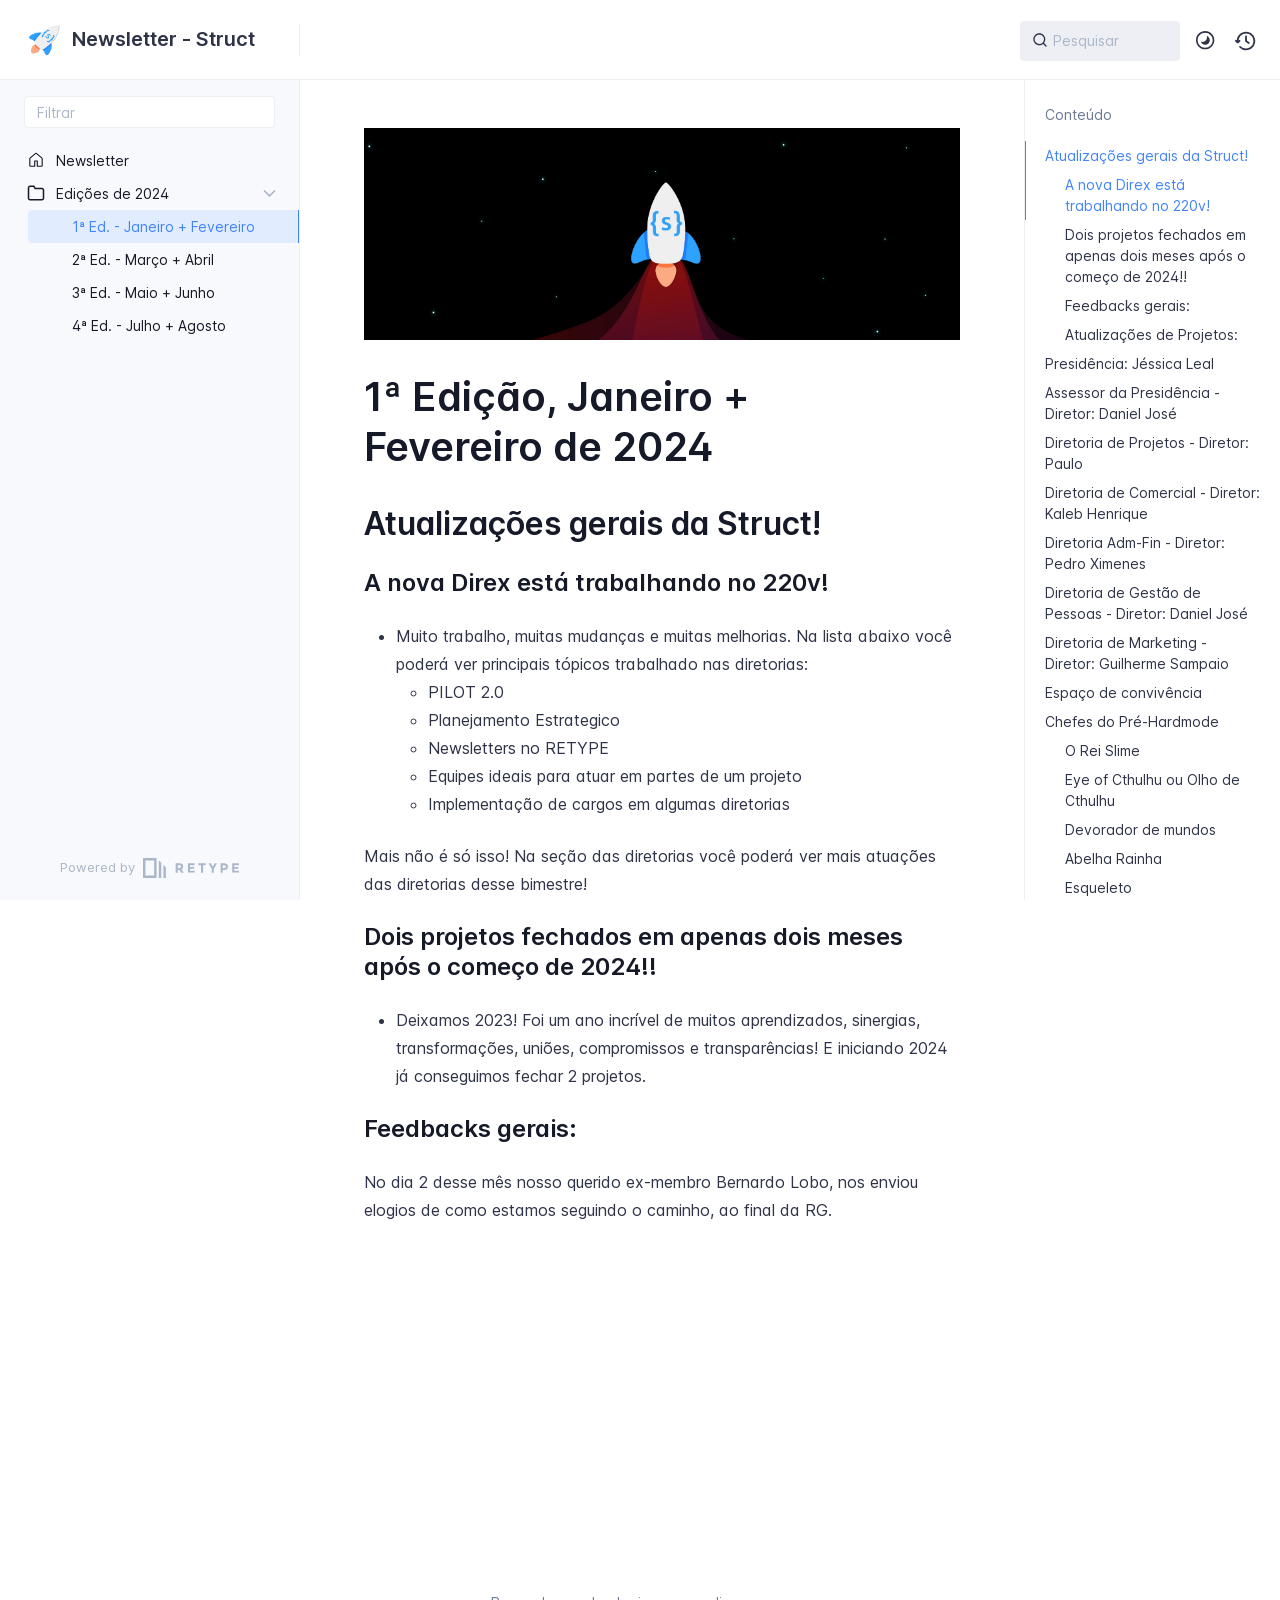
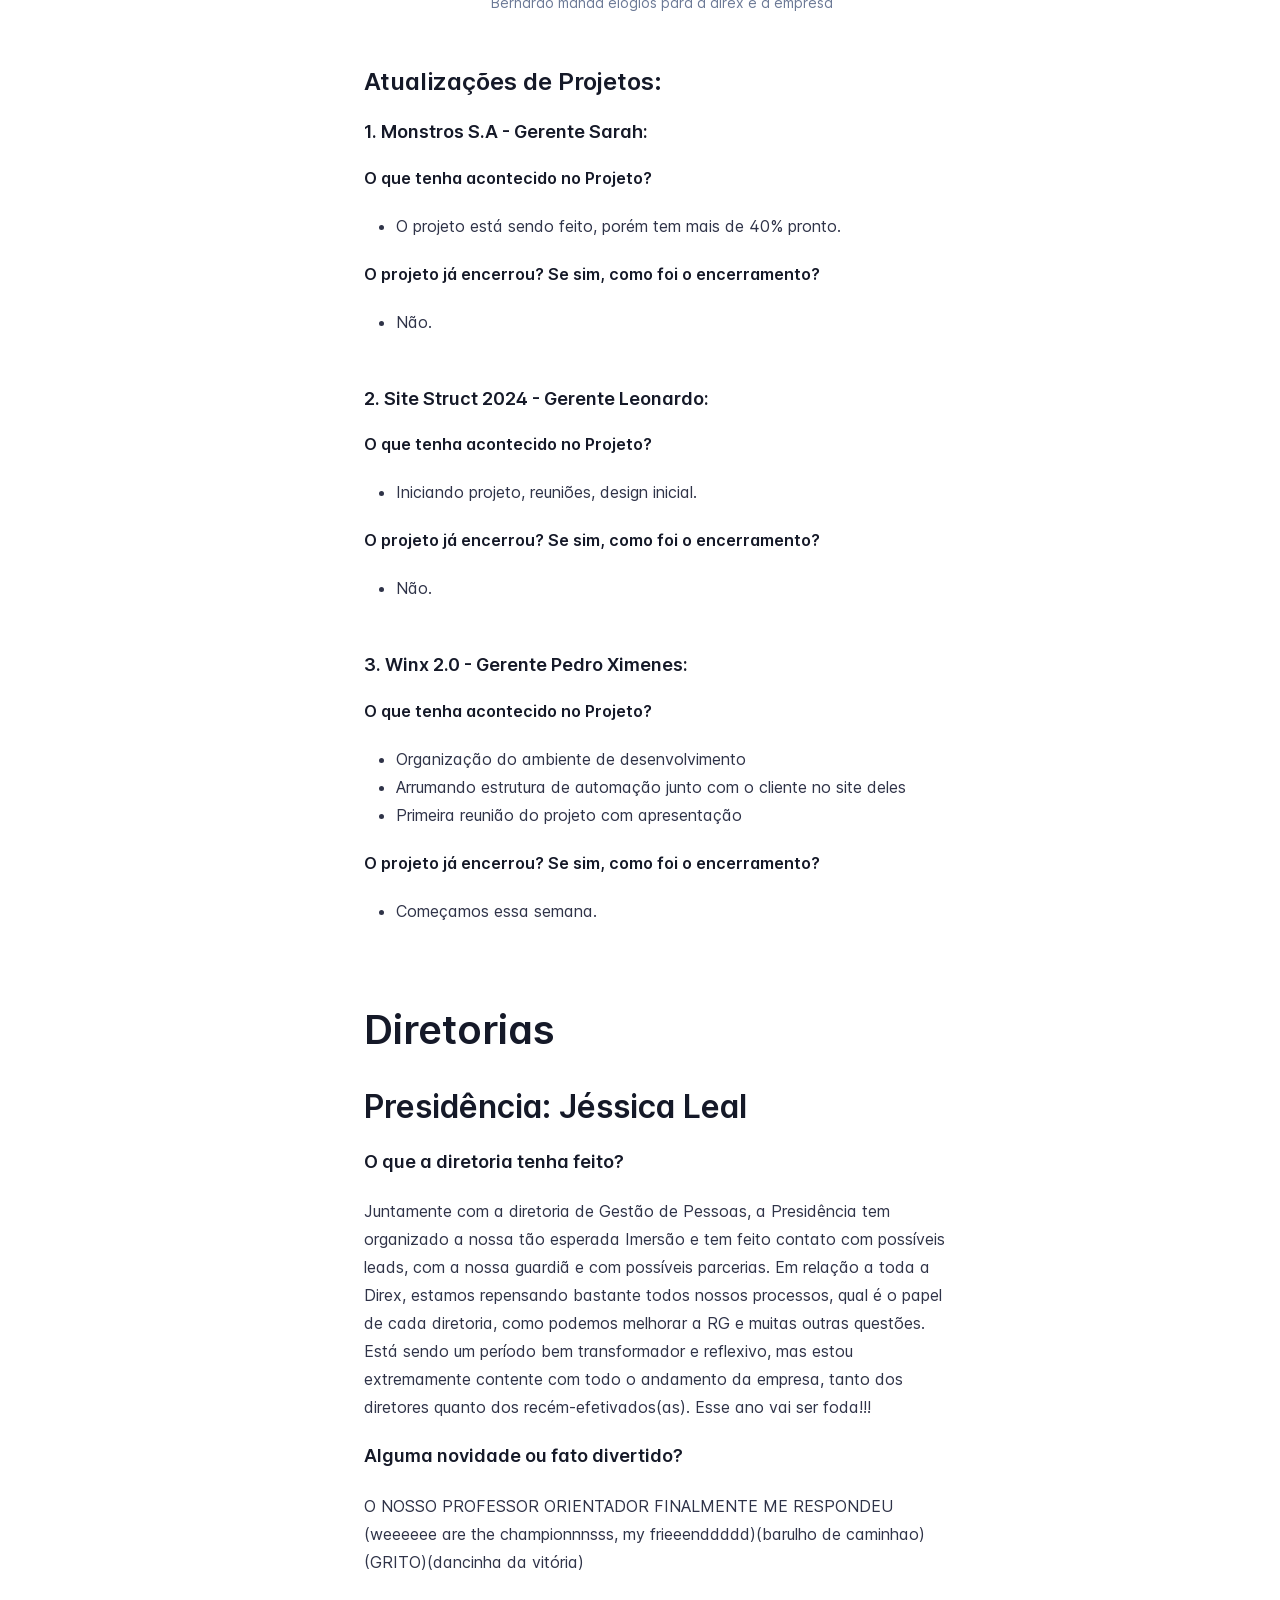
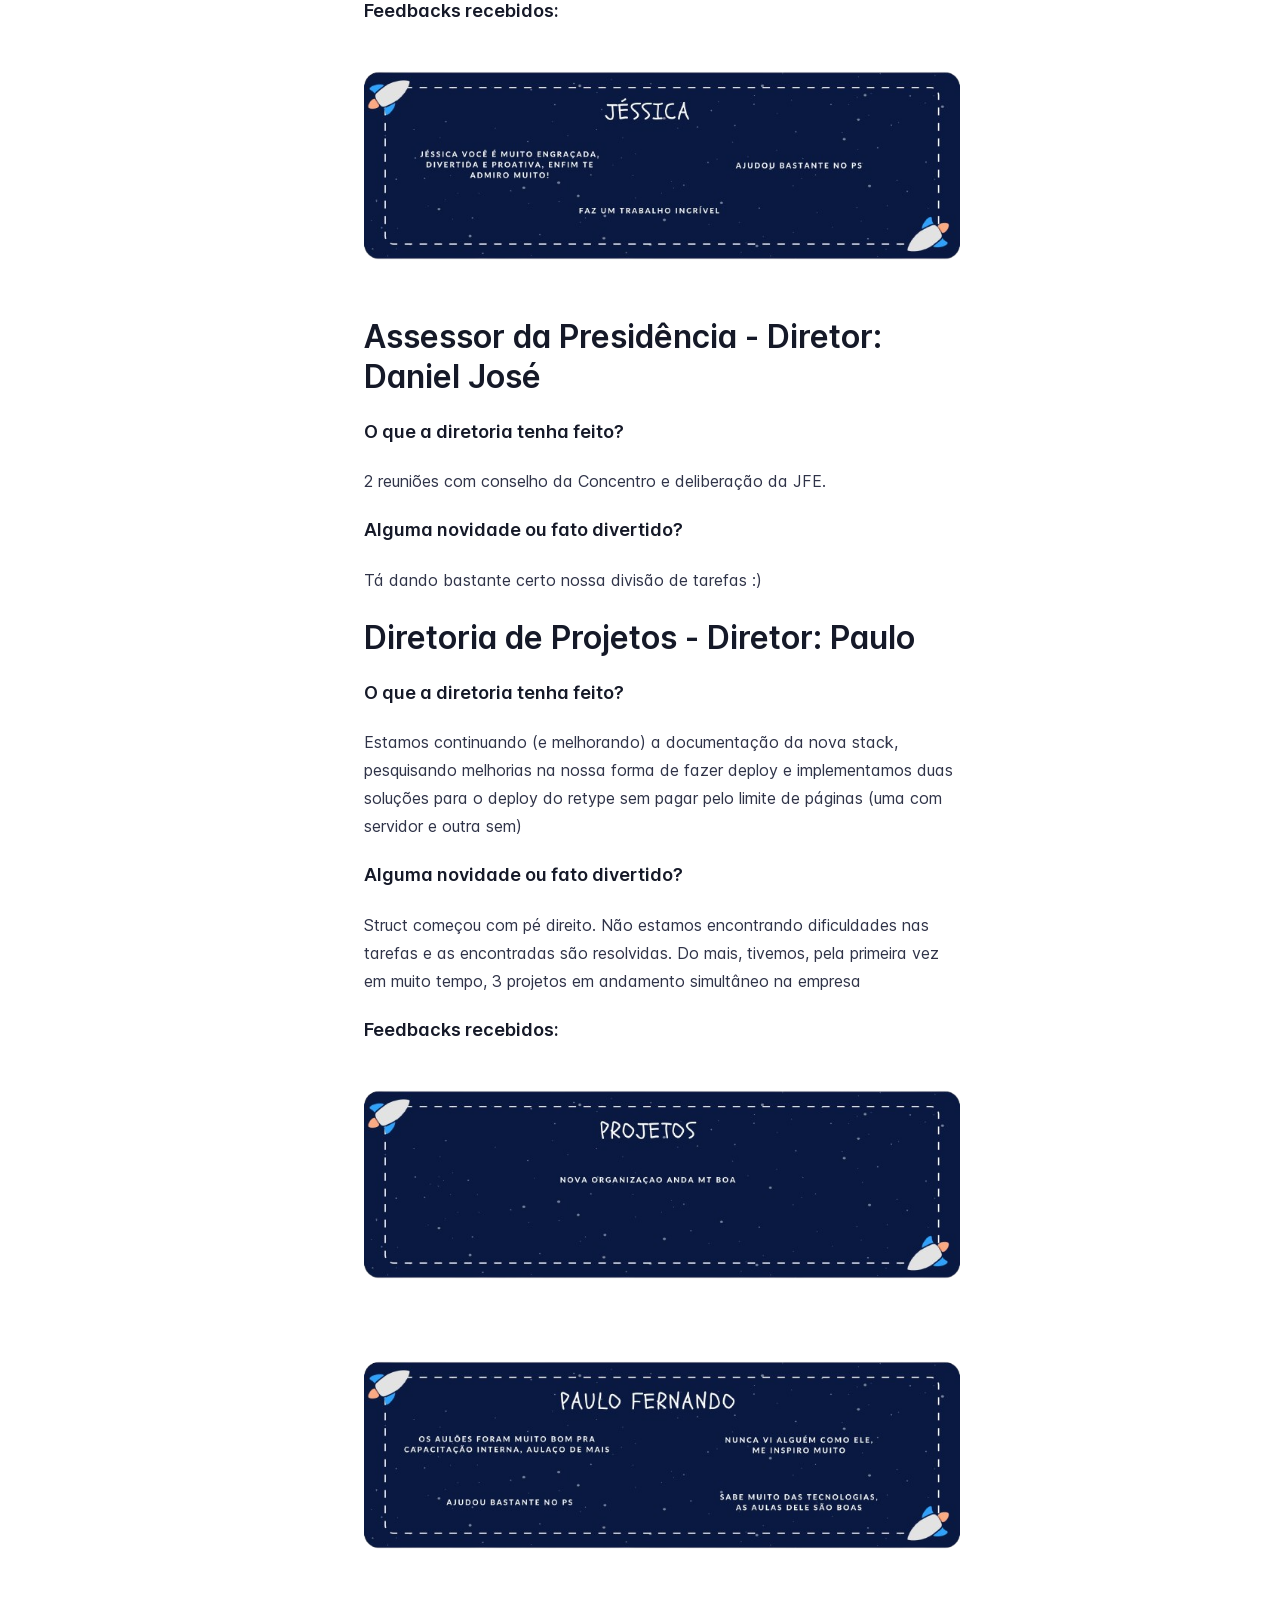
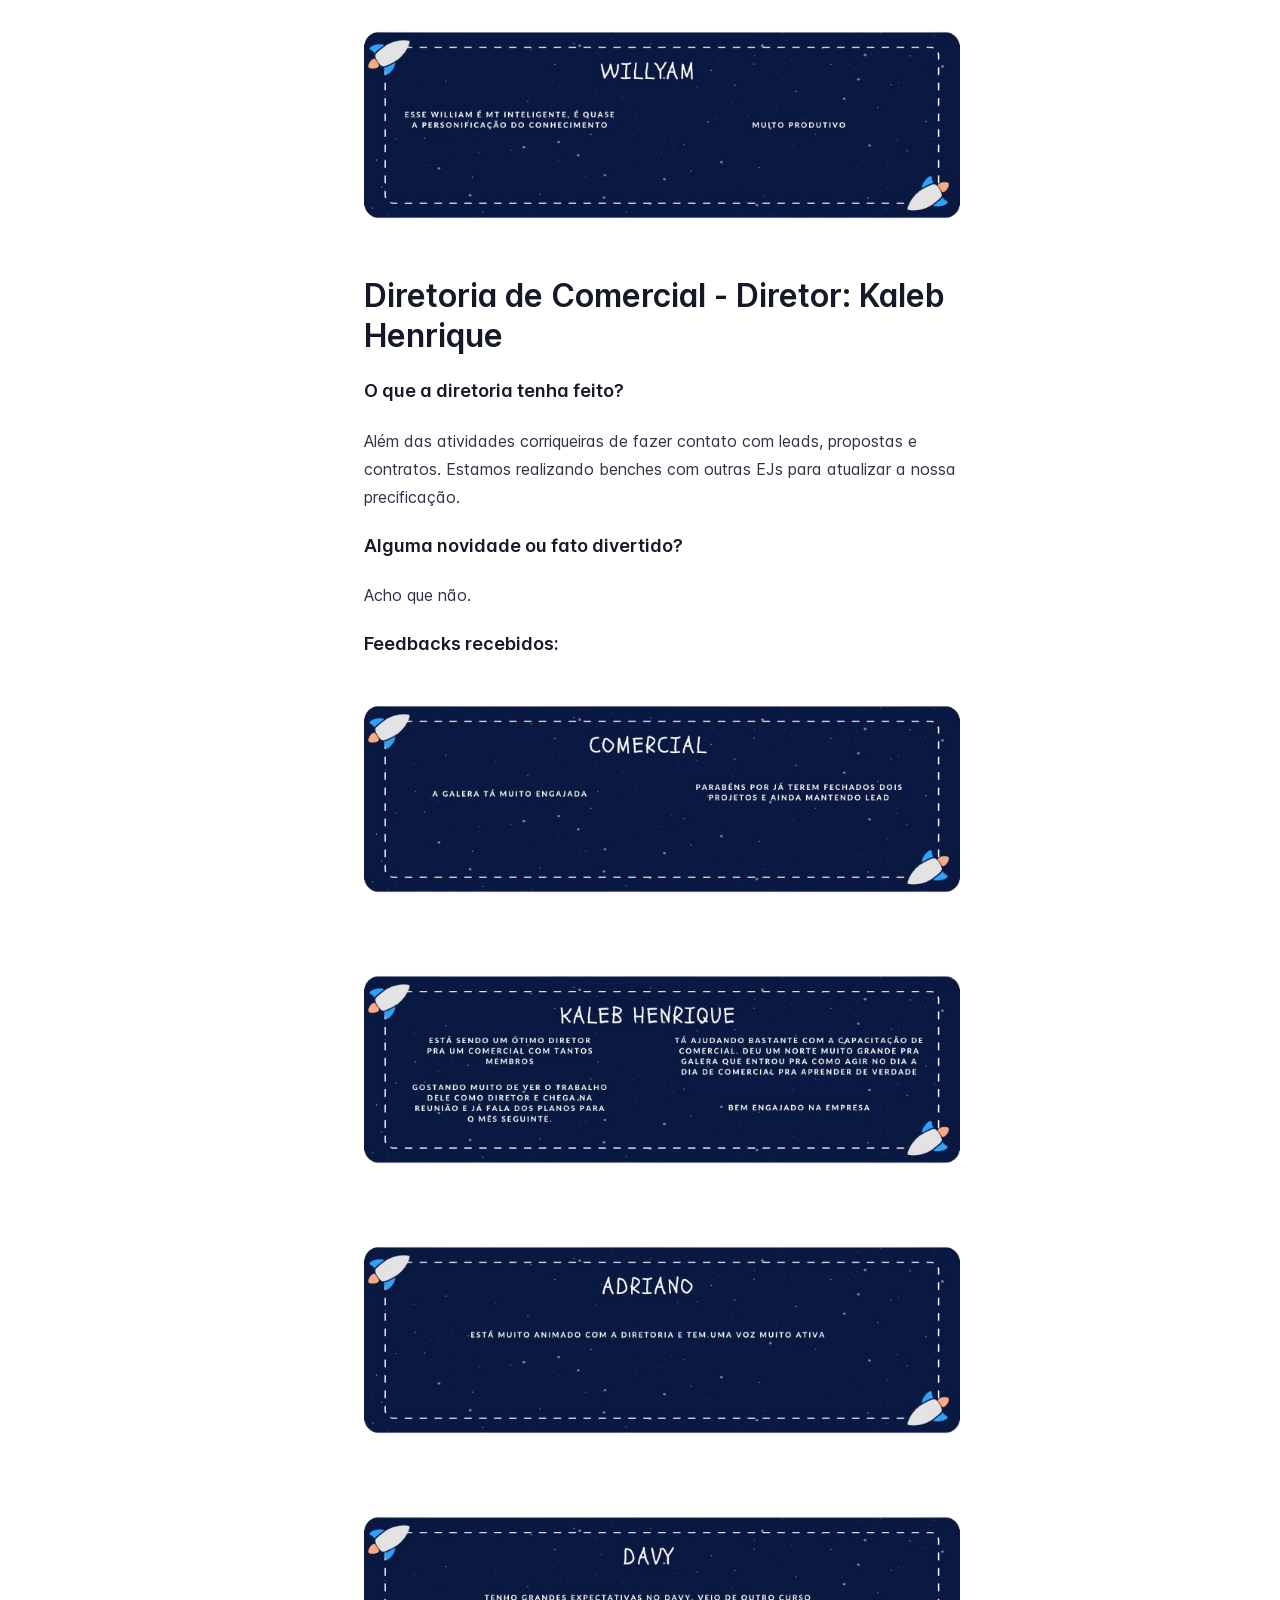
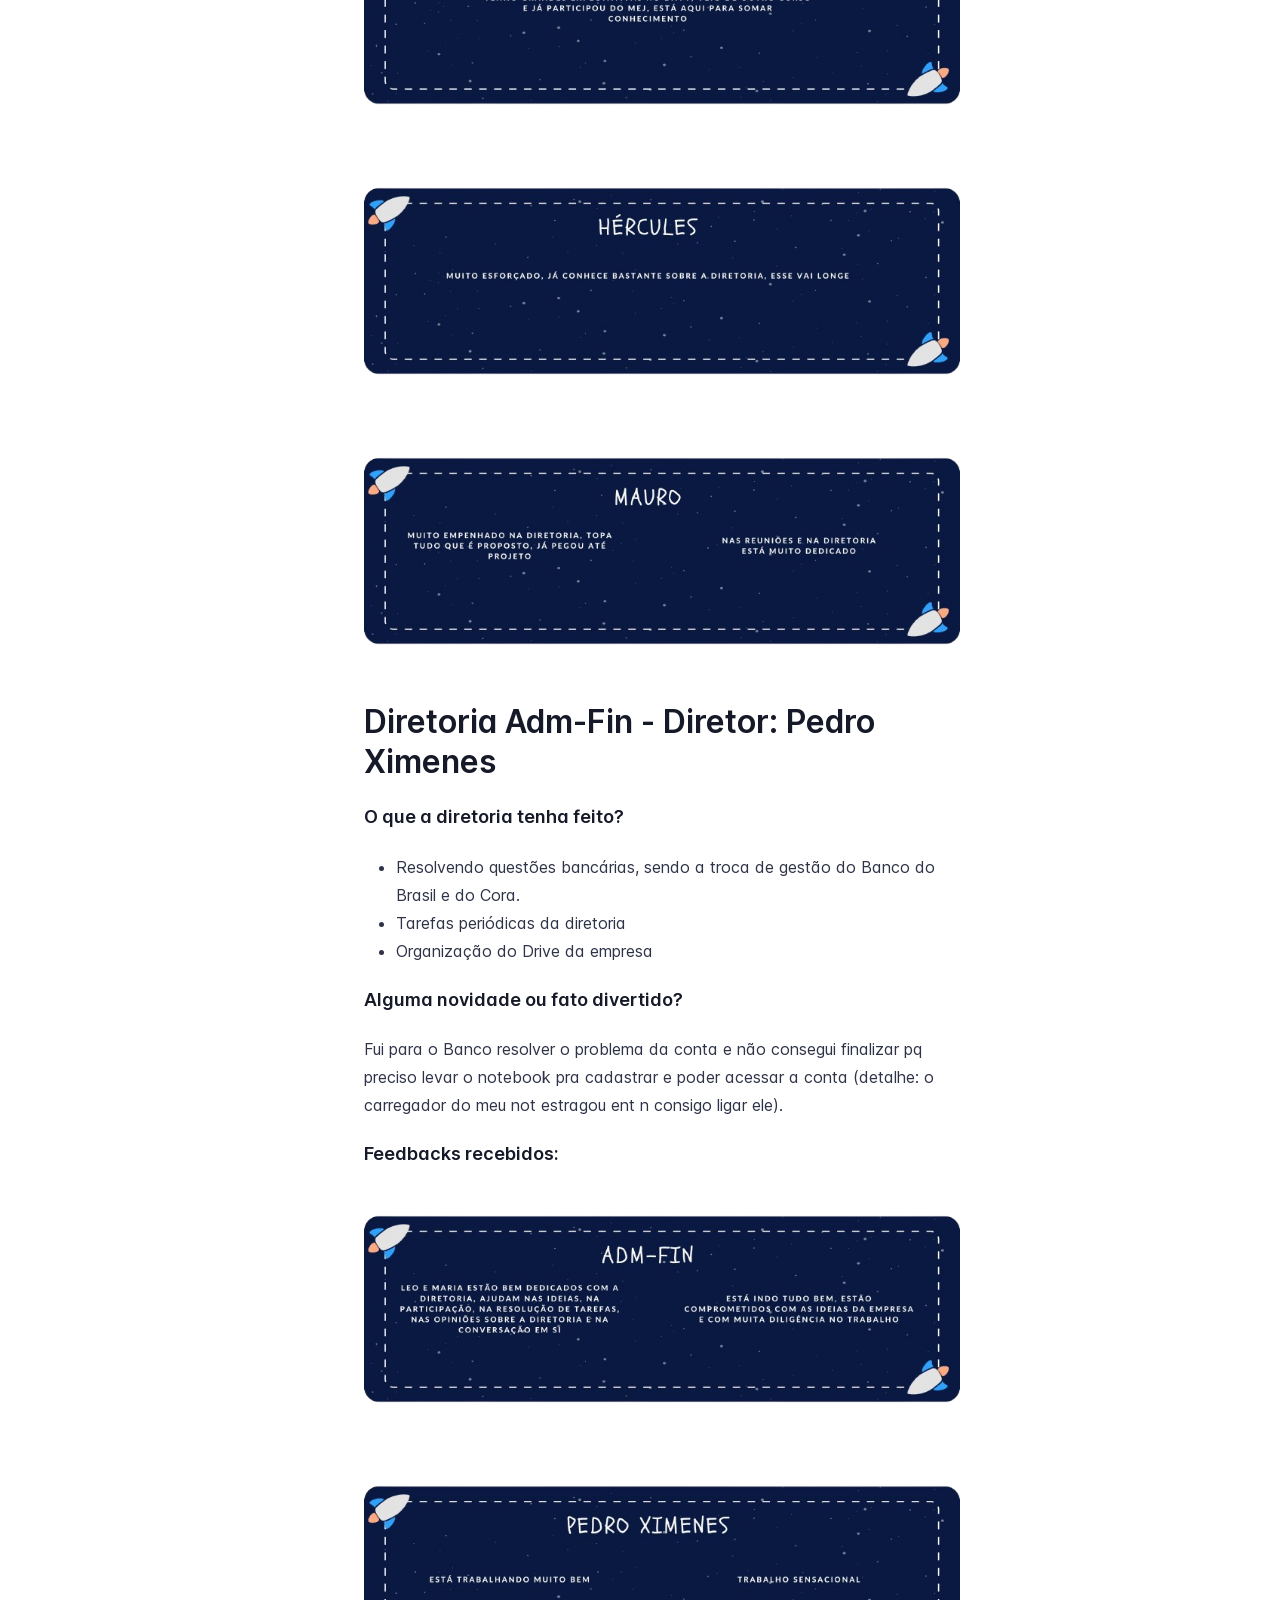
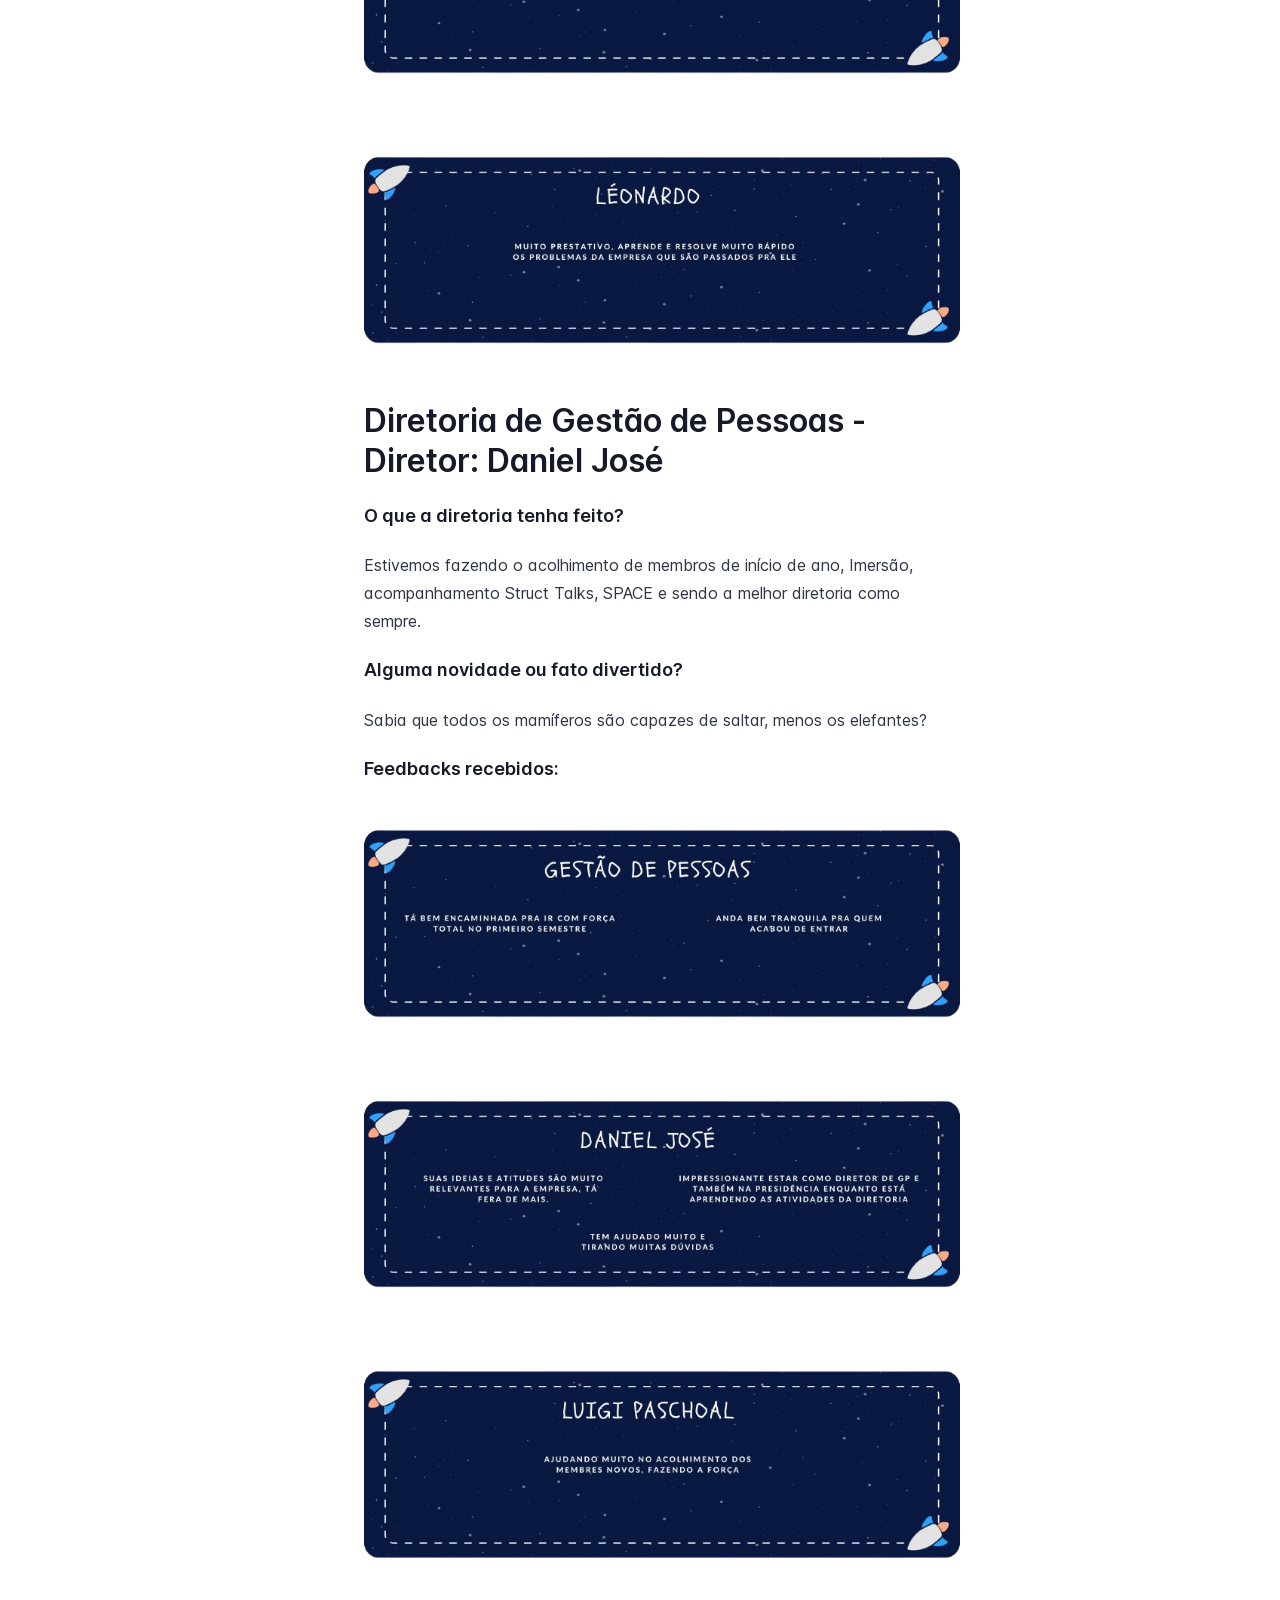
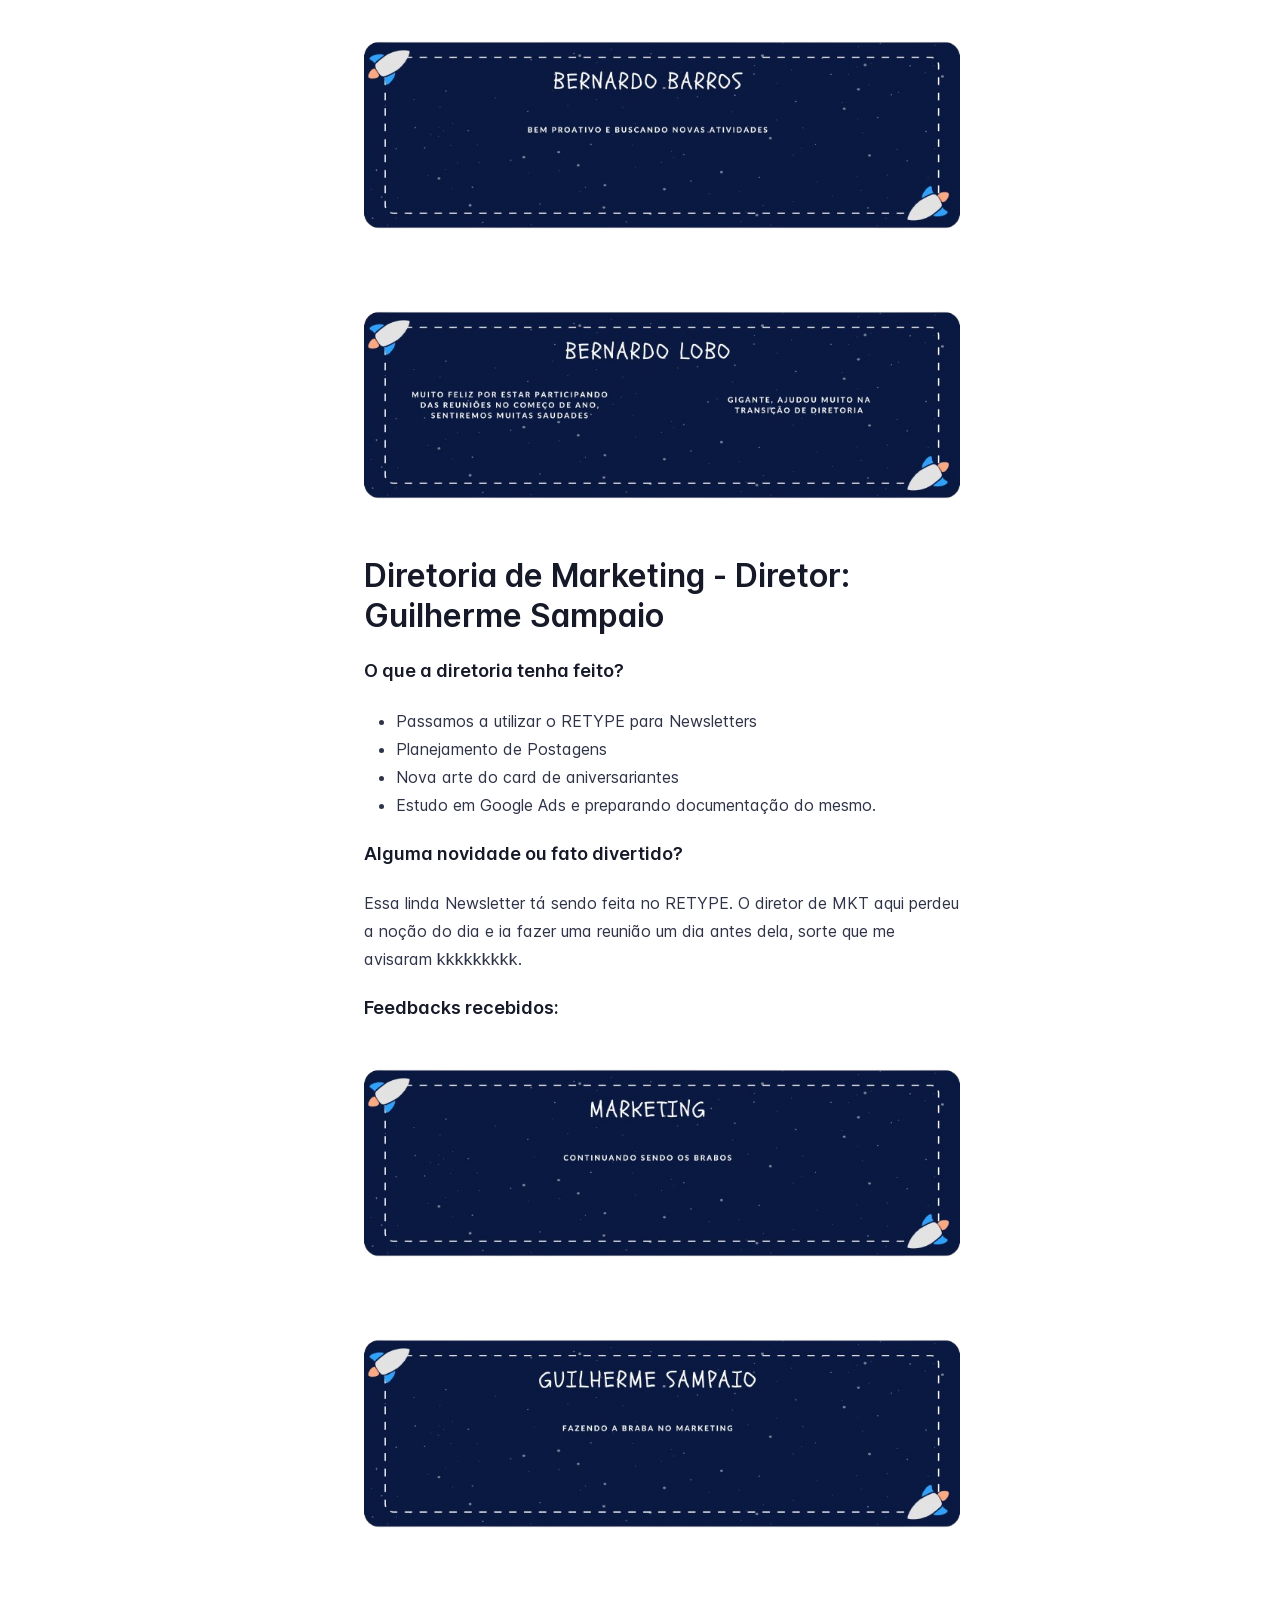
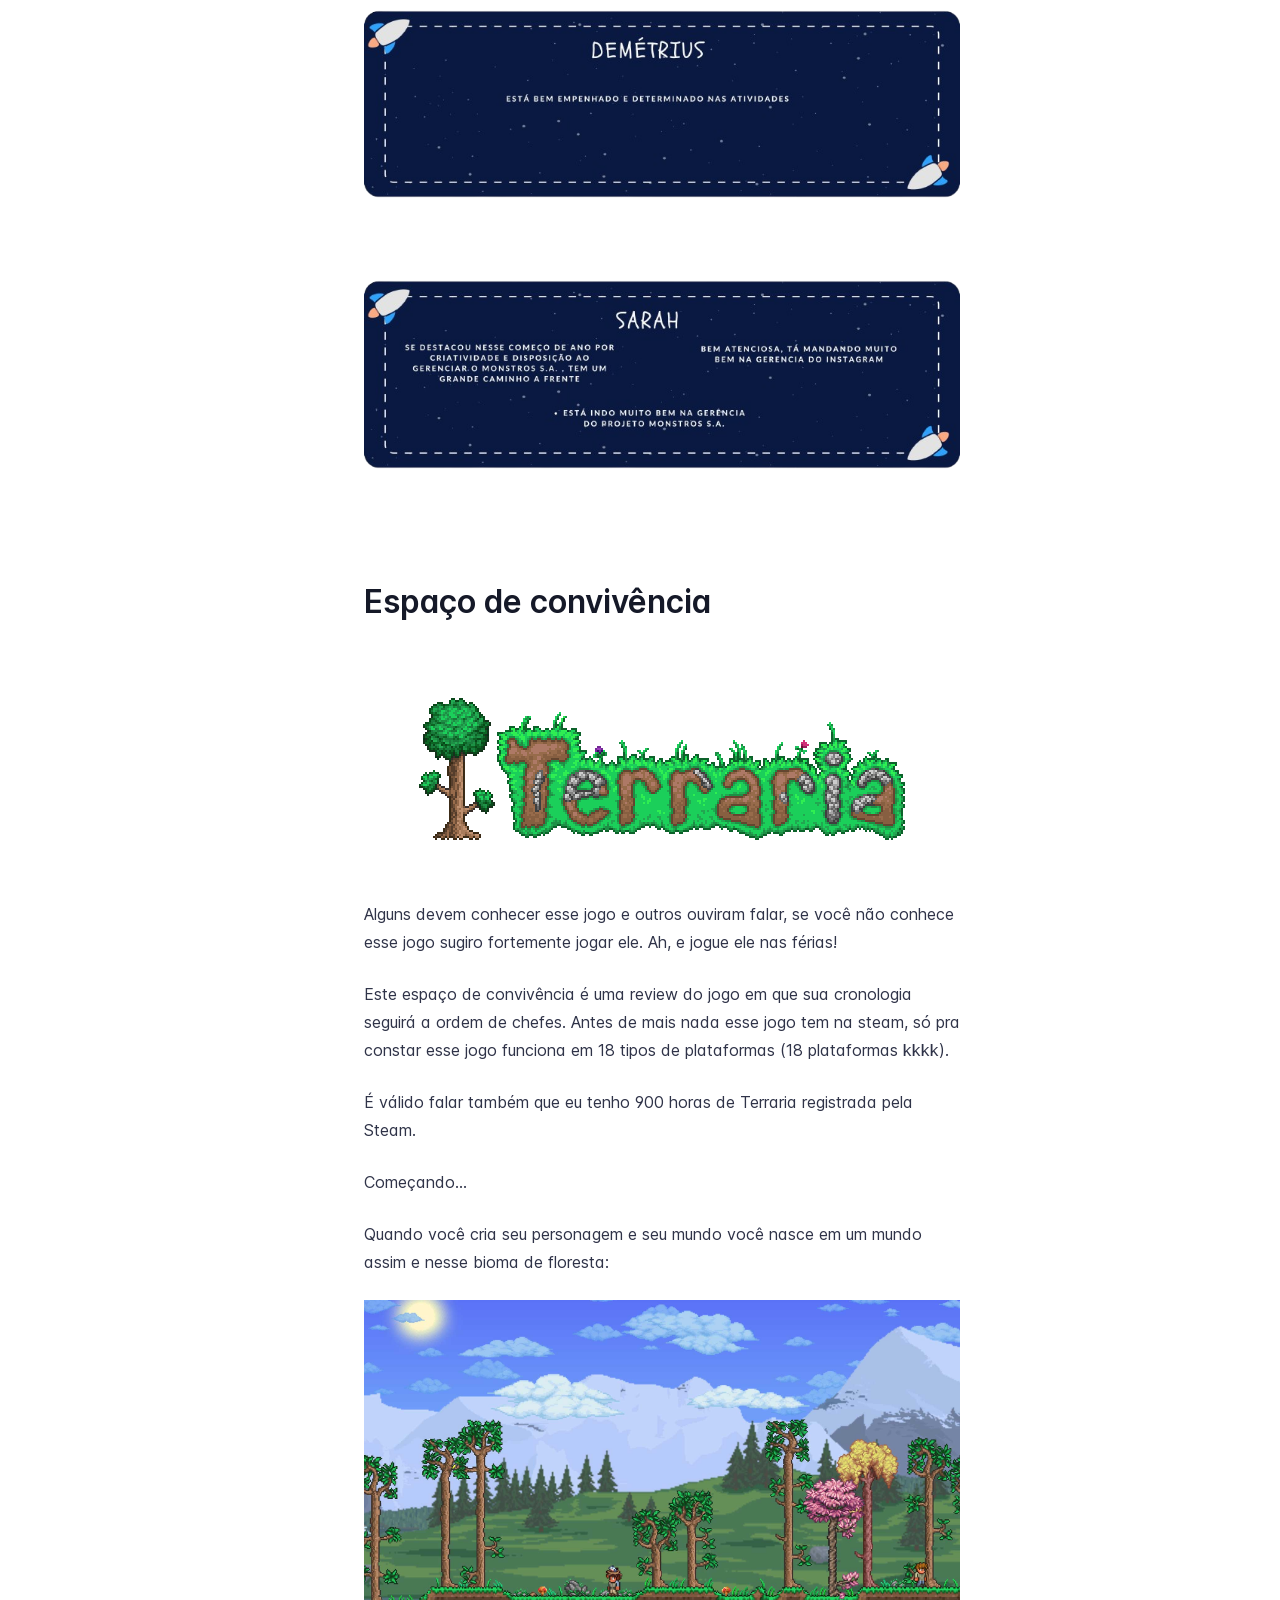
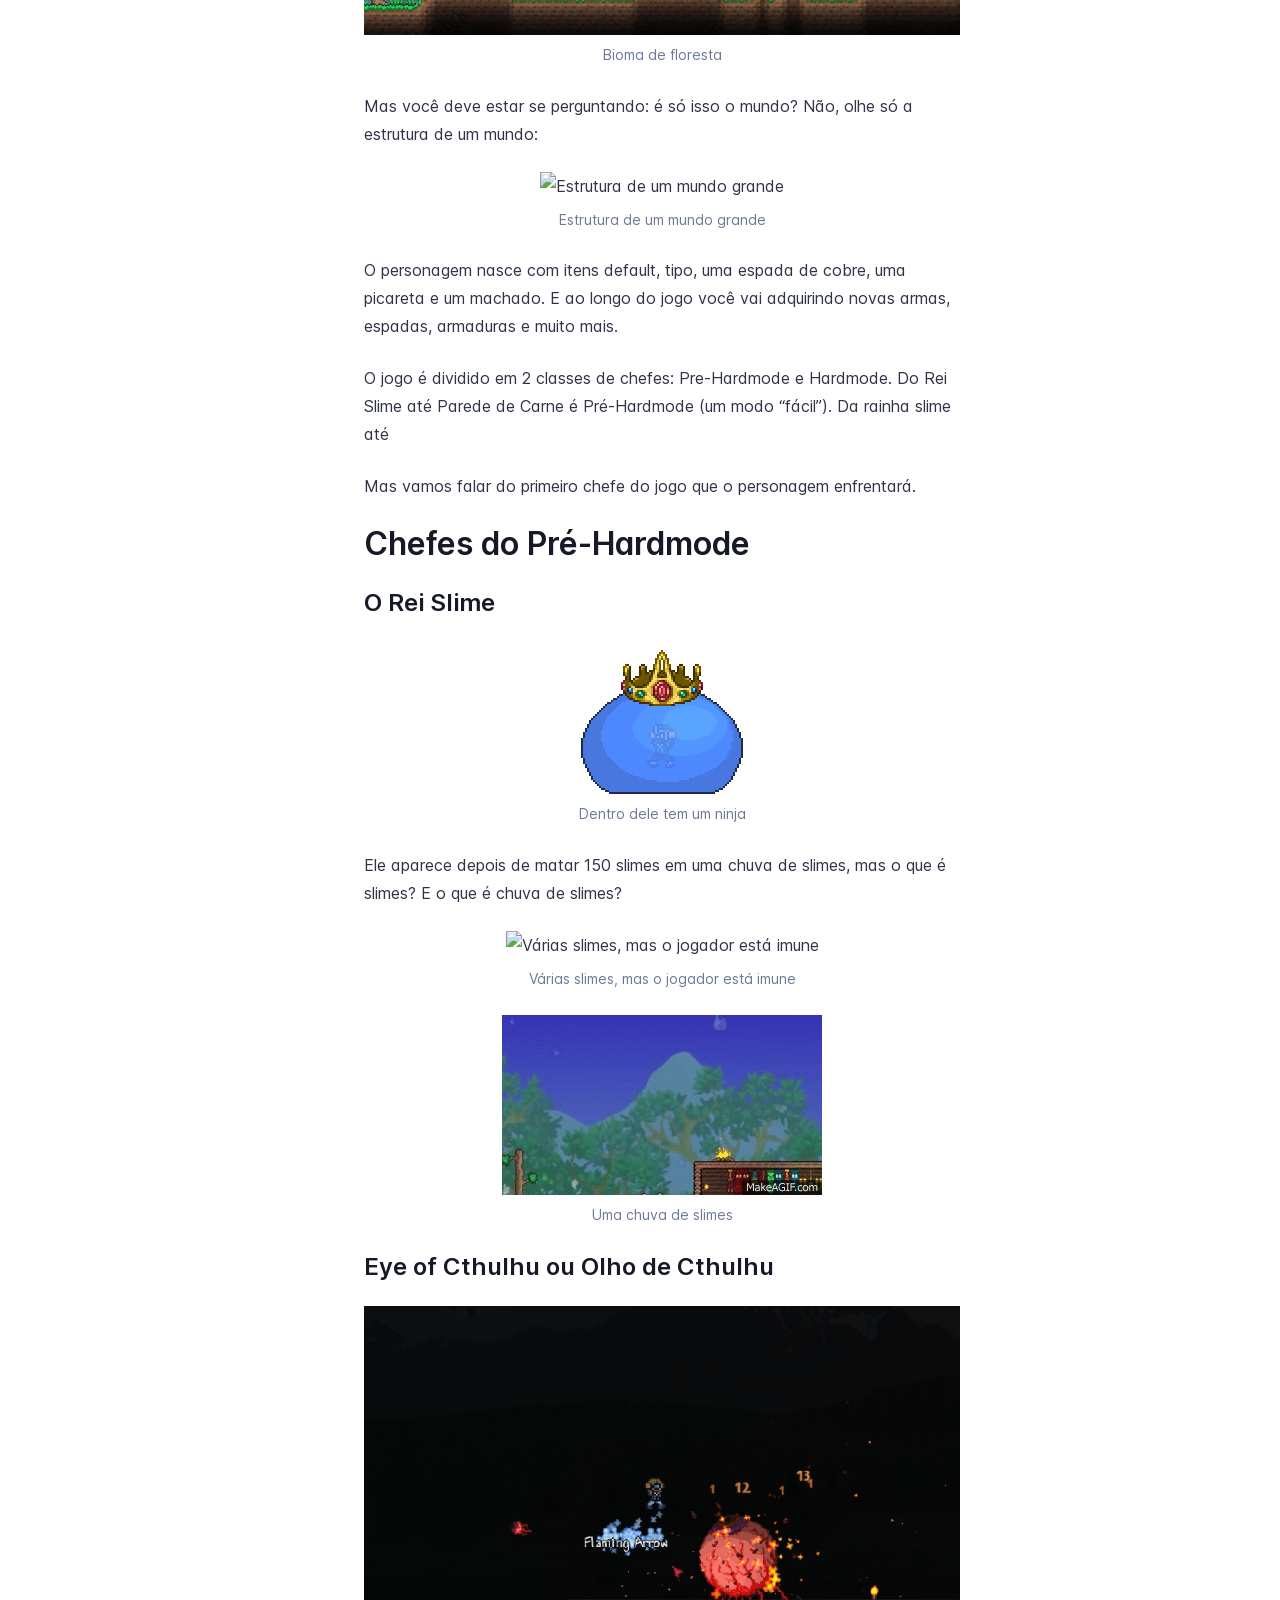
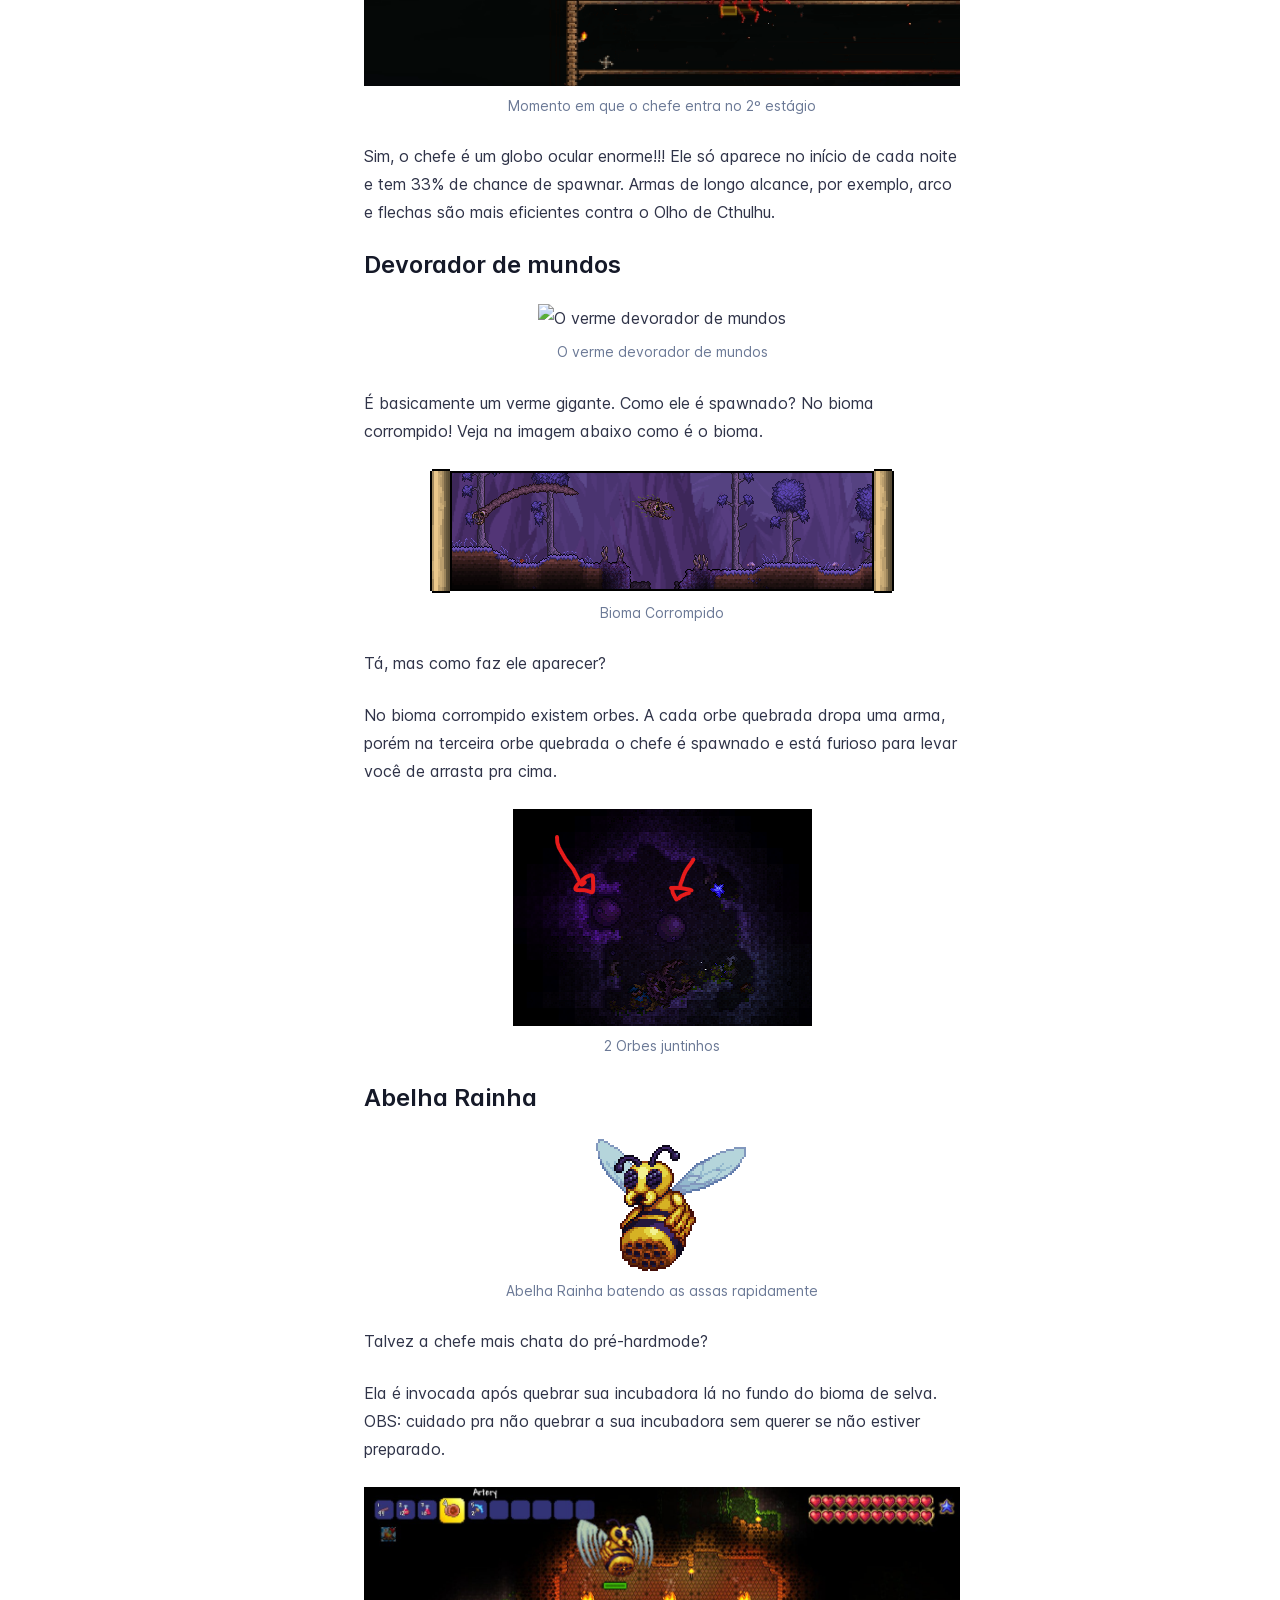
==== 2024/1ª-ed-janfev/index.html @ 08c27044 "Refreshes Retype-generated documentation. Process triggered by GuilhermeSams." ====
<!DOCTYPE html>
<html lang="pt-BR" class="h-full">
<head>
    <meta charset="UTF-8">
    <meta name="viewport" content="width=device-width,initial-scale=1">
    <meta name="turbo-cache-control" content="no-cache" data-turbo-track="reload" data-track-token="3.6.0.780343088385">

    <!-- See retype.com -->
    <meta name="generator" content="Retype 3.6.0">

    <!-- Primary Meta Tags -->
    <title>1&#170; Edi&#231;&#227;o, Janeiro + Fevereiro de 2024</title>
    <meta name="title" content="1ª Edição, Janeiro + Fevereiro de 2024">
    <meta name="description" content="Muito trabalho, muitas mudanças e muitas melhorias. Na lista abaixo você poderá ver principais tópicos trabalhado nas diretorias:">

    <!-- Canonical -->
    <link rel="canonical" href="https://newsletter.structej.com/2024/1ª-ed-janfev/">

    <!-- Open Graph / Facebook -->
    <meta property="og:type" content="website">
    <meta property="og:url" content="https://newsletter.structej.com/2024/1ª-ed-janfev/">
    <meta property="og:title" content="1ª Edição, Janeiro + Fevereiro de 2024">
    <meta property="og:description" content="Muito trabalho, muitas mudanças e muitas melhorias. Na lista abaixo você poderá ver principais tópicos trabalhado nas diretorias:">
    <meta property="og:image" content="https://newsletter.structej.com/static/img_2024/primeira_ed/images/banner_rocket.jpg">

    <!-- Twitter -->
    <meta property="twitter:card" content="summary_large_image">
    <meta property="twitter:url" content="https://newsletter.structej.com/2024/1ª-ed-janfev/">
    <meta property="twitter:title" content="1ª Edição, Janeiro + Fevereiro de 2024">
    <meta property="twitter:description" content="Muito trabalho, muitas mudanças e muitas melhorias. Na lista abaixo você poderá ver principais tópicos trabalhado nas diretorias:">
    <meta property="twitter:image" content="https://newsletter.structej.com/static/img_2024/primeira_ed/images/banner_rocket.jpg">

    <script data-cfasync="false">(function () { var el = document.documentElement, m = localStorage.getItem("doc_theme"), wm = window.matchMedia; if (m === "dark" || (!m && wm && wm("(prefers-color-scheme: dark)").matches)) { el.classList.add("dark") } else { el.classList.remove("dark") } })();</script>

    <link href="../../resources/css/retype.css?v=3.6.0.780343088385" rel="stylesheet">

    <script data-cfasync="false" src="../../resources/js/config.js?v=3.6.0.780343088385" data-turbo-eval="false" defer></script>
    <script data-cfasync="false" src="../../resources/js/retype.js?v=3.6.0" data-turbo-eval="false" defer></script>
    <script id="lunr-js" data-cfasync="false" src="../../resources/js/lunr.js?v=3.6.0.780343088385" data-turbo-eval="false" defer></script>
</head>
<body>
    <div id="docs-app" class="relative text-base antialiased text-gray-700 bg-white font-body dark:bg-dark-850 dark:text-dark-300">
        <div class="absolute bottom-0 left-0 bg-gray-100 dark:bg-dark-800" style="top: 5rem; right: 50%"></div>
    
        <header id="docs-site-header" class="sticky top-0 z-30 flex w-full h-16 bg-white border-b border-gray-200 md:h-20 dark:bg-dark-850 dark:border-dark-650">
            <div class="container relative flex items-center justify-between pr-6 grow md:justify-start">
                <!-- Mobile menu button skeleton -->
                <button v-cloak class="skeleton docs-mobile-menu-button flex items-center justify-center shrink-0 overflow-hidden dark:text-white focus:outline-none rounded-full w-10 h-10 ml-3.5 md:hidden"><svg xmlns="http://www.w3.org/2000/svg" class="mb-px shrink-0" width="24" height="24" viewBox="0 0 24 24" role="presentation" style="margin-bottom: 0px;"><g fill="currentColor"><path d="M2 4h20v2H2zM2 11h20v2H2zM2 18h20v2H2z"></path></g></svg></button>
                <div v-cloak id="docs-sidebar-toggle"></div>
        
                <!-- Logo -->
                <div class="flex items-center justify-between h-full py-2 md:w-75">
                    <div class="flex items-center px-2 md:px-6">
                        <a id="docs-site-logo" href="../../" class="flex items-center leading-snug text-xl">
                            <span class="w-10 mr-2 grow-0 shrink-0 overflow-hidden">
                                <img class="max-h-10 dark:hidden md:inline-block" src="../../static/foguete.ico">
                                <img class="max-h-10 hidden dark:inline-block" src="../../static/foguete.ico">
                            </span>
                            <span class="dark:text-white font-semibold line-clamp-1 md:line-clamp-2">Newsletter - Struct</span>
                        </a>
                    </div>
        
                    <span class="hidden h-8 border-r md:inline-block dark:border-dark-650"></span>
                </div>
        
                <div class="flex justify-between md:grow">
                    <!-- Top Nav -->
                    <nav class="hidden md:flex">
                        <ul class="flex flex-col mb-4 md:pl-16 md:mb-0 md:flex-row md:items-center">
                            
                        </ul>
                    </nav>
        
                    <!-- Header Right Skeleton -->
                    <div v-cloak class="flex justify-end grow skeleton">
        
                        <!-- Search input mock -->
                        <div class="relative hidden w-40 lg:block lg:max-w-sm lg:ml-auto">
                            <div class="absolute flex items-center justify-center h-full pl-3 dark:text-dark-300">
                                <svg xmlns="http://www.w3.org/2000/svg" class="icon-base" width="16" height="16" viewBox="0 0 24 24" aria-labelledby="icon" role="presentation" style="margin-bottom: 1px;"><g fill="currentColor" ><path d="M21.71 20.29l-3.68-3.68A8.963 8.963 0 0020 11c0-4.96-4.04-9-9-9s-9 4.04-9 9 4.04 9 9 9c2.12 0 4.07-.74 5.61-1.97l3.68 3.68c.2.19.45.29.71.29s.51-.1.71-.29c.39-.39.39-1.03 0-1.42zM4 11c0-3.86 3.14-7 7-7s7 3.14 7 7c0 1.92-.78 3.66-2.04 4.93-.01.01-.02.01-.02.01-.01.01-.01.01-.01.02A6.98 6.98 0 0111 18c-3.86 0-7-3.14-7-7z" ></path></g></svg>
                            </div>
                            <input class="w-full h-10 placeholder-gray-400 transition-colors duration-200 ease-in bg-gray-200 border border-transparent rounded md:text-sm hover:bg-white hover:border-gray-300 focus:outline-none focus:bg-white focus:border-gray-500 dark:bg-dark-600 dark:border-dark-600 dark:placeholder-dark-400" style="padding: 0.625rem 0.75rem 0.625rem 2rem" type="text" placeholder="Pesquisar">
                        </div>
        
                        <!-- Mobile search button -->
                        <div class="flex items-center justify-center w-10 h-10 lg:hidden">
                            <svg xmlns="http://www.w3.org/2000/svg" class="shrink-0 icon-base" width="20" height="20" viewBox="0 0 24 24" aria-labelledby="icon" role="presentation" style="margin-bottom: 0px;"><g fill="currentColor" ><path d="M21.71 20.29l-3.68-3.68A8.963 8.963 0 0020 11c0-4.96-4.04-9-9-9s-9 4.04-9 9 4.04 9 9 9c2.12 0 4.07-.74 5.61-1.97l3.68 3.68c.2.19.45.29.71.29s.51-.1.71-.29c.39-.39.39-1.03 0-1.42zM4 11c0-3.86 3.14-7 7-7s7 3.14 7 7c0 1.92-.78 3.66-2.04 4.93-.01.01-.02.01-.02.01-.01.01-.01.01-.01.02A6.98 6.98 0 0111 18c-3.86 0-7-3.14-7-7z" ></path></g></svg>
                        </div>
        
                        <!-- Dark mode switch placeholder -->
                        <div class="w-10 h-10 lg:ml-2"></div>
        
                        <!-- History button -->
                        <div class="flex items-center justify-center w-10 h-10" style="margin-right: -0.625rem;">
                            <svg xmlns="http://www.w3.org/2000/svg" class="shrink-0 icon-base" width="22" height="22" viewBox="0 0 24 24" aria-labelledby="icon" role="presentation" style="margin-bottom: 0px;"><g fill="currentColor" ><g ><path d="M12.01 6.01c-.55 0-1 .45-1 1V12a1 1 0 00.4.8l3 2.22a.985.985 0 001.39-.2.996.996 0 00-.21-1.4l-2.6-1.92V7.01c.02-.55-.43-1-.98-1z"></path><path d="M12.01 1.91c-5.33 0-9.69 4.16-10.05 9.4l-.29-.26a.997.997 0 10-1.34 1.48l1.97 1.79c.19.17.43.26.67.26s.48-.09.67-.26l1.97-1.79a.997.997 0 10-1.34-1.48l-.31.28c.34-4.14 3.82-7.41 8.05-7.41 4.46 0 8.08 3.63 8.08 8.09s-3.63 8.08-8.08 8.08c-2.18 0-4.22-.85-5.75-2.4a.996.996 0 10-1.42 1.4 10.02 10.02 0 007.17 2.99c5.56 0 10.08-4.52 10.08-10.08.01-5.56-4.52-10.09-10.08-10.09z"></path></g></g></svg>
                        </div>
                    </div>
        
                    <div v-cloak class="flex justify-end grow">
                        <div id="docs-mobile-search-button"></div>
                        <doc-search-desktop></doc-search-desktop>
        
                        <doc-theme-switch class="lg:ml-2"></doc-theme-switch>
                        <doc-history></doc-history>
                    </div>
                </div>
            </div>
        </header>
    
        <div class="container relative flex bg-white">
            <!-- Sidebar Skeleton -->
            <div v-cloak class="fixed flex flex-col shrink-0 duration-300 ease-in-out bg-gray-100 border-gray-200 sidebar top-20 w-75 border-r h-screen md:sticky transition-transform skeleton dark:bg-dark-800 dark:border-dark-650">
            
                <!-- Render this div, if config.showSidebarFilter is `true` -->
                <div class="flex items-center h-16 px-6">
                    <input class="w-full h-8 px-3 py-2 transition-colors duration-200 ease-linear bg-white border border-gray-200 rounded shadow-none text-sm focus:outline-none focus:border-gray-600 dark:bg-dark-600 dark:border-dark-600" type="text" placeholder="Filtrar">
                </div>
            
                <div class="pl-6 mt-1 mb-4">
                    <div class="w-32 h-3 mb-4 bg-gray-200 rounded-full loading dark:bg-dark-600"></div>
                    <div class="w-48 h-3 mb-4 bg-gray-200 rounded-full loading dark:bg-dark-600"></div>
                    <div class="w-40 h-3 mb-4 bg-gray-200 rounded-full loading dark:bg-dark-600"></div>
                    <div class="w-32 h-3 mb-4 bg-gray-200 rounded-full loading dark:bg-dark-600"></div>
                    <div class="w-48 h-3 mb-4 bg-gray-200 rounded-full loading dark:bg-dark-600"></div>
                    <div class="w-40 h-3 mb-4 bg-gray-200 rounded-full loading dark:bg-dark-600"></div>
                </div>
            
                <div class="shrink-0 mt-auto bg-transparent dark:border-dark-650">
                    <a class="flex items-center justify-center flex-nowrap h-16 text-gray-400 dark:text-dark-400 hover:text-gray-700 dark:hover:text-dark-300 transition-colors duration-150 ease-in docs-powered-by" target="_blank" href="https://retype.com/" rel="noopener">
                        <span class="text-xs whitespace-nowrap">Powered by</span>
                        <svg xmlns="http://www.w3.org/2000/svg" class="ml-2" fill="currentColor" width="96" height="20" overflow="visible"><path d="M0 0v20h13.59V0H0zm11.15 17.54H2.44V2.46h8.71v15.08zM15.8 20h2.44V4.67L15.8 2.22zM20.45 6.89V20h2.44V9.34z"/><g><path d="M40.16 8.44c0 1.49-.59 2.45-1.75 2.88l2.34 3.32h-2.53l-2.04-2.96h-1.43v2.96h-2.06V5.36h3.5c1.43 0 2.46.24 3.07.73s.9 1.27.9 2.35zm-2.48 1.1c.26-.23.38-.59.38-1.09 0-.5-.13-.84-.4-1.03s-.73-.28-1.39-.28h-1.54v2.75h1.5c.72 0 1.2-.12 1.45-.35zM51.56 5.36V7.2h-4.59v1.91h4.13v1.76h-4.13v1.92h4.74v1.83h-6.79V5.36h6.64zM60.09 7.15v7.48h-2.06V7.15h-2.61V5.36h7.28v1.79h-2.61zM70.81 14.64h-2.06v-3.66l-3.19-5.61h2.23l1.99 3.45 1.99-3.45H74l-3.19 5.61v3.66zM83.99 6.19c.65.55.97 1.4.97 2.55s-.33 1.98-1 2.51-1.68.8-3.04.8h-1.23v2.59h-2.06V5.36h3.26c1.42 0 2.45.28 3.1.83zm-1.51 3.65c.25-.28.37-.69.37-1.22s-.16-.92-.48-1.14c-.32-.23-.82-.34-1.5-.34H79.7v3.12h1.38c.68 0 1.15-.14 1.4-.42zM95.85 5.36V7.2h-4.59v1.91h4.13v1.76h-4.13v1.92H96v1.83h-6.79V5.36h6.64z"/></g></svg>
                    </a>
                </div>
            </div>
            
            <!-- Sidebar component -->
            <doc-sidebar v-cloak>
                <template #sidebar-footer>
                    <div class="shrink-0 mt-auto border-t md:bg-transparent md:border-none dark:border-dark-650">
            
                        <a class="flex items-center justify-center flex-nowrap h-16 text-gray-400 dark:text-dark-400 hover:text-gray-700 dark:hover:text-dark-300 transition-colors duration-150 ease-in docs-powered-by" target="_blank" href="https://retype.com/" rel="noopener">
                            <span class="text-xs whitespace-nowrap">Powered by</span>
                            <svg xmlns="http://www.w3.org/2000/svg" class="ml-2" fill="currentColor" width="96" height="20" overflow="visible"><path d="M0 0v20h13.59V0H0zm11.15 17.54H2.44V2.46h8.71v15.08zM15.8 20h2.44V4.67L15.8 2.22zM20.45 6.89V20h2.44V9.34z"/><g><path d="M40.16 8.44c0 1.49-.59 2.45-1.75 2.88l2.34 3.32h-2.53l-2.04-2.96h-1.43v2.96h-2.06V5.36h3.5c1.43 0 2.46.24 3.07.73s.9 1.27.9 2.35zm-2.48 1.1c.26-.23.38-.59.38-1.09 0-.5-.13-.84-.4-1.03s-.73-.28-1.39-.28h-1.54v2.75h1.5c.72 0 1.2-.12 1.45-.35zM51.56 5.36V7.2h-4.59v1.91h4.13v1.76h-4.13v1.92h4.74v1.83h-6.79V5.36h6.64zM60.09 7.15v7.48h-2.06V7.15h-2.61V5.36h7.28v1.79h-2.61zM70.81 14.64h-2.06v-3.66l-3.19-5.61h2.23l1.99 3.45 1.99-3.45H74l-3.19 5.61v3.66zM83.99 6.19c.65.55.97 1.4.97 2.55s-.33 1.98-1 2.51-1.68.8-3.04.8h-1.23v2.59h-2.06V5.36h3.26c1.42 0 2.45.28 3.1.83zm-1.51 3.65c.25-.28.37-.69.37-1.22s-.16-.92-.48-1.14c-.32-.23-.82-.34-1.5-.34H79.7v3.12h1.38c.68 0 1.15-.14 1.4-.42zM95.85 5.36V7.2h-4.59v1.91h4.13v1.76h-4.13v1.92H96v1.83h-6.79V5.36h6.64z"/></g></svg>
                        </a>
                    </div>
                </template>
            </doc-sidebar>
    
            <div class="grow min-w-0 dark:bg-dark-850">
                <!-- Render "toolbar" template here on api pages --><!-- Render page content -->
                <div class="flex">
                    <div class="min-w-0 p-4 grow md:px-16">
                        <main class="relative pb-12 lg:pt-2">
                            <div class="docs-markdown" id="docs-content">
                                <!-- Rendered if sidebar right is enabled -->
                                <div id="docs-sidebar-right-toggle"></div>
                                <!-- Page content  -->
<p><figure class="content-center">
    <img src="../../static/img_2024/primeira_ed/images/banner_rocket.jpg" alt="">
    <figcaption class="caption"></figcaption>
</figure>
</p>
<doc-anchor-target id="1ª-edição-janeiro--fevereiro-de-2024" class="break-words">
    <h1>
        <doc-anchor-trigger class="header-anchor-trigger" to="#1ª-edição-janeiro--fevereiro-de-2024">#</doc-anchor-trigger>
        <span>1ª Edição, Janeiro + Fevereiro de 2024</span>
    </h1>
</doc-anchor-target>
<doc-anchor-target id="atualizações-gerais-da-struct">
    <h2>
        <doc-anchor-trigger class="header-anchor-trigger" to="#atualizações-gerais-da-struct">#</doc-anchor-trigger>
        <span>Atualizações gerais da Struct!</span>
    </h2>
</doc-anchor-target>
<doc-anchor-target id="a-nova-direx-está-trabalhando-no-220v">
    <h3>
        <doc-anchor-trigger class="header-anchor-trigger" to="#a-nova-direx-está-trabalhando-no-220v">#</doc-anchor-trigger>
        <span>A nova Direx está trabalhando no 220v!</span>
    </h3>
</doc-anchor-target>
<ul>
<li>Muito trabalho, muitas mudanças e muitas melhorias. Na lista abaixo você poderá ver principais tópicos trabalhado nas diretorias:
<ul>
<li>PILOT 2.0</li>
<li>Planejamento Estrategico</li>
<li>Newsletters no RETYPE</li>
<li>Equipes ideais para atuar em partes de um projeto</li>
<li>Implementação de cargos em algumas diretorias</li>
</ul>
</li>
</ul>
<p>Mais não é só isso! Na seção das diretorias você poderá ver mais atuações das diretorias desse bimestre!</p>
<doc-anchor-target id="dois-projetos-fechados-em-apenas-dois-meses-após-o-começo-de-2024">
    <h3>
        <doc-anchor-trigger class="header-anchor-trigger" to="#dois-projetos-fechados-em-apenas-dois-meses-após-o-começo-de-2024">#</doc-anchor-trigger>
        <span>Dois projetos fechados em apenas dois meses após o começo de 2024!!</span>
    </h3>
</doc-anchor-target>
<ul>
<li>Deixamos 2023! Foi um ano incrível de muitos aprendizados, sinergias, transformações, uniões, compromissos e transparências! E iniciando 2024 já conseguimos fechar 2 projetos.</li>
</ul>
<doc-anchor-target id="feedbacks-gerais">
    <h3>
        <doc-anchor-trigger class="header-anchor-trigger" to="#feedbacks-gerais">#</doc-anchor-trigger>
        <span>Feedbacks gerais:</span>
    </h3>
</doc-anchor-target>
<p>No dia 2 desse mês nosso querido ex-membro Bernardo Lobo, nos enviou elogios de como estamos seguindo o caminho, ao final da RG.</p>
<p>
<figure>
    <div class="relative w-full mb-6 overflow-hidden pt-9/16">
        <iframe class="w-full h-full border-0 absolute inset-0" src="https://www.youtube.com/embed/JoaQ6tvJukE" allowfullscreen></iframe>
    </div>
    <figcaption class="caption">Bernardo manda elogios para a direx e a empresa</figcaption>
</figure>
</p>
<br>
<doc-anchor-target id="atualizações-de-projetos">
    <h3>
        <doc-anchor-trigger class="header-anchor-trigger" to="#atualizações-de-projetos">#</doc-anchor-trigger>
        <span>Atualizações de Projetos:</span>
    </h3>
</doc-anchor-target>
<doc-anchor-target id="1-monstros-sa---gerente-sarah">
    <h4>
        <doc-anchor-trigger class="header-anchor-trigger" to="#1-monstros-sa---gerente-sarah">#</doc-anchor-trigger>
        <span>1. Monstros S.A - Gerente Sarah:</span>
    </h4>
</doc-anchor-target>
<doc-anchor-target id="o-que-tenha-acontecido-no-projeto">
    <h5>
        <doc-anchor-trigger class="header-anchor-trigger" to="#o-que-tenha-acontecido-no-projeto">#</doc-anchor-trigger>
        <span>O que tenha acontecido no Projeto?</span>
    </h5>
</doc-anchor-target>
<ul>
<li>O projeto está sendo feito, porém tem mais de 40% pronto.</li>
</ul>
<doc-anchor-target id="o-projeto-já-encerrou-se-sim-como-foi-o-encerramento">
    <h5>
        <doc-anchor-trigger class="header-anchor-trigger" to="#o-projeto-já-encerrou-se-sim-como-foi-o-encerramento">#</doc-anchor-trigger>
        <span>O projeto já encerrou? Se sim, como foi o encerramento?</span>
    </h5>
</doc-anchor-target>
<ul>
<li>Não.</li>
</ul>
<br>
<doc-anchor-target id="2-site-struct-2024---gerente-leonardo">
    <h4>
        <doc-anchor-trigger class="header-anchor-trigger" to="#2-site-struct-2024---gerente-leonardo">#</doc-anchor-trigger>
        <span>2. Site Struct 2024 - Gerente Leonardo:</span>
    </h4>
</doc-anchor-target>
<doc-anchor-target id="o-que-tenha-acontecido-no-projeto-1">
    <h5>
        <doc-anchor-trigger class="header-anchor-trigger" to="#o-que-tenha-acontecido-no-projeto-1">#</doc-anchor-trigger>
        <span>O que tenha acontecido no Projeto?</span>
    </h5>
</doc-anchor-target>
<ul>
<li>Iniciando projeto, reuniões, design inicial.</li>
</ul>
<doc-anchor-target id="o-projeto-já-encerrou-se-sim-como-foi-o-encerramento-1">
    <h5>
        <doc-anchor-trigger class="header-anchor-trigger" to="#o-projeto-já-encerrou-se-sim-como-foi-o-encerramento-1">#</doc-anchor-trigger>
        <span>O projeto já encerrou? Se sim, como foi o encerramento?</span>
    </h5>
</doc-anchor-target>
<ul>
<li>Não.</li>
</ul>
<br>
<doc-anchor-target id="3-winx-20---gerente-pedro-ximenes">
    <h4>
        <doc-anchor-trigger class="header-anchor-trigger" to="#3-winx-20---gerente-pedro-ximenes">#</doc-anchor-trigger>
        <span>3. Winx 2.0 - Gerente Pedro Ximenes:</span>
    </h4>
</doc-anchor-target>
<doc-anchor-target id="o-que-tenha-acontecido-no-projeto-2">
    <h5>
        <doc-anchor-trigger class="header-anchor-trigger" to="#o-que-tenha-acontecido-no-projeto-2">#</doc-anchor-trigger>
        <span>O que tenha acontecido no Projeto?</span>
    </h5>
</doc-anchor-target>
<ul>
<li>Organização do ambiente de desenvolvimento</li>
<li>Arrumando estrutura de automação junto com o cliente no site deles</li>
<li>Primeira reunião do projeto com apresentação</li>
</ul>
<doc-anchor-target id="o-projeto-já-encerrou-se-sim-como-foi-o-encerramento-2">
    <h5>
        <doc-anchor-trigger class="header-anchor-trigger" to="#o-projeto-já-encerrou-se-sim-como-foi-o-encerramento-2">#</doc-anchor-trigger>
        <span>O projeto já encerrou? Se sim, como foi o encerramento?</span>
    </h5>
</doc-anchor-target>
<ul>
<li>Começamos essa semana.</li>
</ul>
<br>
<br>
<doc-anchor-target id="diretorias">
    <h1>
        <doc-anchor-trigger class="header-anchor-trigger" to="#diretorias">#</doc-anchor-trigger>
        <span>Diretorias</span>
    </h1>
</doc-anchor-target>
<doc-anchor-target id="presidência-jéssica-leal">
    <h2>
        <doc-anchor-trigger class="header-anchor-trigger" to="#presidência-jéssica-leal">#</doc-anchor-trigger>
        <span>Presidência: Jéssica Leal</span>
    </h2>
</doc-anchor-target>
<doc-anchor-target id="o-que-a-diretoria-tenha-feito">
    <h4>
        <doc-anchor-trigger class="header-anchor-trigger" to="#o-que-a-diretoria-tenha-feito">#</doc-anchor-trigger>
        <span>O que a diretoria tenha feito?</span>
    </h4>
</doc-anchor-target>
<p>Juntamente com a diretoria de Gestão de Pessoas, a Presidência tem organizado a nossa tão esperada Imersão e tem feito contato com possíveis leads, com a nossa guardiã e com possíveis parcerias. Em relação a toda a Direx, estamos repensando bastante todos nossos processos, qual é o papel de cada diretoria, como podemos melhorar a RG e muitas outras questões. Está sendo um período bem transformador e reflexivo, mas estou extremamente contente com todo o andamento da empresa, tanto dos diretores quanto dos recém-efetivados(as). Esse ano vai ser foda!!!</p>
<doc-anchor-target id="alguma-novidade-ou-fato-divertido">
    <h4>
        <doc-anchor-trigger class="header-anchor-trigger" to="#alguma-novidade-ou-fato-divertido">#</doc-anchor-trigger>
        <span>Alguma novidade ou fato divertido?</span>
    </h4>
</doc-anchor-target>
<p>O NOSSO PROFESSOR ORIENTADOR FINALMENTE ME RESPONDEU
(weeeeee are the championnnsss, my frieeenddddd)(barulho de caminhao)(GRITO)(dancinha da vitória)</p>
<doc-anchor-target id="feedbacks-recebidos">
    <h4>
        <doc-anchor-trigger class="header-anchor-trigger" to="#feedbacks-recebidos">#</doc-anchor-trigger>
        <span>Feedbacks recebidos:</span>
    </h4>
</doc-anchor-target>
<p><figure class="content-center">
    <img src="../../static/img_2024/primeira_ed/card_feedbacks/j%C3%A9ssica.png" alt="">
    <figcaption class="caption"></figcaption>
</figure>
</p>
<doc-anchor-target id="assessor-da-presidência---diretor-daniel-josé">
    <h2>
        <doc-anchor-trigger class="header-anchor-trigger" to="#assessor-da-presidência---diretor-daniel-josé">#</doc-anchor-trigger>
        <span>Assessor da Presidência - Diretor: Daniel José</span>
    </h2>
</doc-anchor-target>
<doc-anchor-target id="o-que-a-diretoria-tenha-feito-1">
    <h4>
        <doc-anchor-trigger class="header-anchor-trigger" to="#o-que-a-diretoria-tenha-feito-1">#</doc-anchor-trigger>
        <span>O que a diretoria tenha feito?</span>
    </h4>
</doc-anchor-target>
<p>2 reuniões com conselho da Concentro e deliberação da JFE.</p>
<doc-anchor-target id="alguma-novidade-ou-fato-divertido-1">
    <h4>
        <doc-anchor-trigger class="header-anchor-trigger" to="#alguma-novidade-ou-fato-divertido-1">#</doc-anchor-trigger>
        <span>Alguma novidade ou fato divertido?</span>
    </h4>
</doc-anchor-target>
<p>Tá dando bastante certo nossa divisão de tarefas :)</p>
<doc-anchor-target id="diretoria-de-projetos---diretor-paulo">
    <h2>
        <doc-anchor-trigger class="header-anchor-trigger" to="#diretoria-de-projetos---diretor-paulo">#</doc-anchor-trigger>
        <span>Diretoria de Projetos - Diretor: Paulo</span>
    </h2>
</doc-anchor-target>
<doc-anchor-target id="o-que-a-diretoria-tenha-feito-2">
    <h4>
        <doc-anchor-trigger class="header-anchor-trigger" to="#o-que-a-diretoria-tenha-feito-2">#</doc-anchor-trigger>
        <span>O que a diretoria tenha feito?</span>
    </h4>
</doc-anchor-target>
<p>Estamos continuando (e melhorando) a documentação da nova stack, pesquisando melhorias na nossa forma de fazer deploy e implementamos duas soluções para o deploy do retype sem pagar pelo limite de páginas (uma com servidor e outra sem)</p>
<doc-anchor-target id="alguma-novidade-ou-fato-divertido-2">
    <h4>
        <doc-anchor-trigger class="header-anchor-trigger" to="#alguma-novidade-ou-fato-divertido-2">#</doc-anchor-trigger>
        <span>Alguma novidade ou fato divertido?</span>
    </h4>
</doc-anchor-target>
<p>Struct começou com pé direito. Não estamos encontrando dificuldades nas tarefas e as encontradas são resolvidas. Do mais, tivemos, pela primeira vez em muito tempo, 3 projetos em andamento simultâneo na empresa</p>
<doc-anchor-target id="feedbacks-recebidos-1">
    <h4>
        <doc-anchor-trigger class="header-anchor-trigger" to="#feedbacks-recebidos-1">#</doc-anchor-trigger>
        <span>Feedbacks recebidos:</span>
    </h4>
</doc-anchor-target>
<p><figure class="content-center">
    <img src="../../static/img_2024/primeira_ed/card_feedbacks/projetos.png" alt="">
    <figcaption class="caption"></figcaption>
</figure>
<figure class="content-center">
    <img src="../../static/img_2024/primeira_ed/card_feedbacks/paulo_fernando.png" alt="">
    <figcaption class="caption"></figcaption>
</figure>
<figure class="content-center">
    <img src="../../static/img_2024/primeira_ed/card_feedbacks/willyam.png" alt="">
    <figcaption class="caption"></figcaption>
</figure>
</p>
<doc-anchor-target id="diretoria-de-comercial---diretor-kaleb-henrique">
    <h2>
        <doc-anchor-trigger class="header-anchor-trigger" to="#diretoria-de-comercial---diretor-kaleb-henrique">#</doc-anchor-trigger>
        <span>Diretoria de Comercial - Diretor: Kaleb Henrique</span>
    </h2>
</doc-anchor-target>
<doc-anchor-target id="o-que-a-diretoria-tenha-feito-3">
    <h4>
        <doc-anchor-trigger class="header-anchor-trigger" to="#o-que-a-diretoria-tenha-feito-3">#</doc-anchor-trigger>
        <span>O que a diretoria tenha feito?</span>
    </h4>
</doc-anchor-target>
<p>Além das atividades corriqueiras de fazer contato com leads, propostas e contratos. Estamos realizando benches com outras EJs para atualizar a nossa precificação.</p>
<doc-anchor-target id="alguma-novidade-ou-fato-divertido-3">
    <h4>
        <doc-anchor-trigger class="header-anchor-trigger" to="#alguma-novidade-ou-fato-divertido-3">#</doc-anchor-trigger>
        <span>Alguma novidade ou fato divertido?</span>
    </h4>
</doc-anchor-target>
<p>Acho que não.</p>
<doc-anchor-target id="feedbacks-recebidos-2">
    <h4>
        <doc-anchor-trigger class="header-anchor-trigger" to="#feedbacks-recebidos-2">#</doc-anchor-trigger>
        <span>Feedbacks recebidos:</span>
    </h4>
</doc-anchor-target>
<p><figure class="content-center">
    <img src="../../static/img_2024/primeira_ed/card_feedbacks/comercial.png" alt="">
    <figcaption class="caption"></figcaption>
</figure>
<figure class="content-center">
    <img src="../../static/img_2024/primeira_ed/card_feedbacks/kaleb_henrique.png" alt="">
    <figcaption class="caption"></figcaption>
</figure>
<figure class="content-center">
    <img src="../../static/img_2024/primeira_ed/card_feedbacks/adriano.png" alt="">
    <figcaption class="caption"></figcaption>
</figure>
<figure class="content-center">
    <img src="../../static/img_2024/primeira_ed/card_feedbacks/davy.png" alt="">
    <figcaption class="caption"></figcaption>
</figure>
<figure class="content-center">
    <img src="../../static/img_2024/primeira_ed/card_feedbacks/h%C3%A9rcules.png" alt="">
    <figcaption class="caption"></figcaption>
</figure>
<figure class="content-center">
    <img src="../../static/img_2024/primeira_ed/card_feedbacks/mauro.png" alt="">
    <figcaption class="caption"></figcaption>
</figure>
</p>
<doc-anchor-target id="diretoria-adm-fin---diretor-pedro-ximenes">
    <h2>
        <doc-anchor-trigger class="header-anchor-trigger" to="#diretoria-adm-fin---diretor-pedro-ximenes">#</doc-anchor-trigger>
        <span>Diretoria Adm-Fin - Diretor: Pedro Ximenes</span>
    </h2>
</doc-anchor-target>
<doc-anchor-target id="o-que-a-diretoria-tenha-feito-4">
    <h4>
        <doc-anchor-trigger class="header-anchor-trigger" to="#o-que-a-diretoria-tenha-feito-4">#</doc-anchor-trigger>
        <span>O que a diretoria tenha feito?</span>
    </h4>
</doc-anchor-target>
<ul>
<li>Resolvendo questões bancárias, sendo a troca de gestão do Banco do Brasil e do Cora.</li>
<li>Tarefas periódicas da diretoria</li>
<li>Organização do Drive da empresa</li>
</ul>
<doc-anchor-target id="alguma-novidade-ou-fato-divertido-4">
    <h4>
        <doc-anchor-trigger class="header-anchor-trigger" to="#alguma-novidade-ou-fato-divertido-4">#</doc-anchor-trigger>
        <span>Alguma novidade ou fato divertido?</span>
    </h4>
</doc-anchor-target>
<p>Fui para o Banco resolver o problema da conta e não consegui finalizar pq preciso levar o notebook pra cadastrar e poder acessar a conta (detalhe: o carregador do meu not estragou ent n consigo ligar ele).</p>
<doc-anchor-target id="feedbacks-recebidos-3">
    <h4>
        <doc-anchor-trigger class="header-anchor-trigger" to="#feedbacks-recebidos-3">#</doc-anchor-trigger>
        <span>Feedbacks recebidos:</span>
    </h4>
</doc-anchor-target>
<p><figure class="content-center">
    <img src="../../static/img_2024/primeira_ed/card_feedbacks/adm-fin.png" alt="">
    <figcaption class="caption"></figcaption>
</figure>
<figure class="content-center">
    <img src="../../static/img_2024/primeira_ed/card_feedbacks/pedro_ximenes.png" alt="">
    <figcaption class="caption"></figcaption>
</figure>
<figure class="content-center">
    <img src="../../static/img_2024/primeira_ed/card_feedbacks/l%C3%A9onardo.png" alt="">
    <figcaption class="caption"></figcaption>
</figure>
</p>
<doc-anchor-target id="diretoria-de-gestão-de-pessoas---diretor-daniel-josé">
    <h2>
        <doc-anchor-trigger class="header-anchor-trigger" to="#diretoria-de-gestão-de-pessoas---diretor-daniel-josé">#</doc-anchor-trigger>
        <span>Diretoria de Gestão de Pessoas - Diretor: Daniel José</span>
    </h2>
</doc-anchor-target>
<doc-anchor-target id="o-que-a-diretoria-tenha-feito-5">
    <h4>
        <doc-anchor-trigger class="header-anchor-trigger" to="#o-que-a-diretoria-tenha-feito-5">#</doc-anchor-trigger>
        <span>O que a diretoria tenha feito?</span>
    </h4>
</doc-anchor-target>
<p>Estivemos fazendo o acolhimento de membros de início de ano, Imersão, acompanhamento Struct Talks, SPACE e sendo a melhor diretoria como sempre.</p>
<doc-anchor-target id="alguma-novidade-ou-fato-divertido-5">
    <h4>
        <doc-anchor-trigger class="header-anchor-trigger" to="#alguma-novidade-ou-fato-divertido-5">#</doc-anchor-trigger>
        <span>Alguma novidade ou fato divertido?</span>
    </h4>
</doc-anchor-target>
<p>Sabia que todos os mamíferos são capazes de saltar, menos os elefantes?</p>
<doc-anchor-target id="feedbacks-recebidos-4">
    <h4>
        <doc-anchor-trigger class="header-anchor-trigger" to="#feedbacks-recebidos-4">#</doc-anchor-trigger>
        <span>Feedbacks recebidos:</span>
    </h4>
</doc-anchor-target>
<p><figure class="content-center">
    <img src="../../static/img_2024/primeira_ed/card_feedbacks/gest%C3%A3o_de_pessoas.png" alt="">
    <figcaption class="caption"></figcaption>
</figure>
<figure class="content-center">
    <img src="../../static/img_2024/primeira_ed/card_feedbacks/daniel_jos%C3%A9.png" alt="">
    <figcaption class="caption"></figcaption>
</figure>
<figure class="content-center">
    <img src="../../static/img_2024/primeira_ed/card_feedbacks/luigi_paschoal.png" alt="">
    <figcaption class="caption"></figcaption>
</figure>
<figure class="content-center">
    <img src="../../static/img_2024/primeira_ed/card_feedbacks/bernardo_barros.png" alt="">
    <figcaption class="caption"></figcaption>
</figure>
<figure class="content-center">
    <img src="../../static/img_2024/primeira_ed/card_feedbacks/bernardo_lobo.png" alt="">
    <figcaption class="caption"></figcaption>
</figure>
</p>
<doc-anchor-target id="diretoria-de-marketing---diretor-guilherme-sampaio">
    <h2>
        <doc-anchor-trigger class="header-anchor-trigger" to="#diretoria-de-marketing---diretor-guilherme-sampaio">#</doc-anchor-trigger>
        <span>Diretoria de Marketing - Diretor: Guilherme Sampaio</span>
    </h2>
</doc-anchor-target>
<doc-anchor-target id="o-que-a-diretoria-tenha-feito-6">
    <h4>
        <doc-anchor-trigger class="header-anchor-trigger" to="#o-que-a-diretoria-tenha-feito-6">#</doc-anchor-trigger>
        <span>O que a diretoria tenha feito?</span>
    </h4>
</doc-anchor-target>
<ul>
<li>Passamos a utilizar o RETYPE para Newsletters</li>
<li>Planejamento de Postagens</li>
<li>Nova arte do card de aniversariantes</li>
<li>Estudo em Google Ads e preparando documentação do mesmo.</li>
</ul>
<doc-anchor-target id="alguma-novidade-ou-fato-divertido-6">
    <h4>
        <doc-anchor-trigger class="header-anchor-trigger" to="#alguma-novidade-ou-fato-divertido-6">#</doc-anchor-trigger>
        <span>Alguma novidade ou fato divertido?</span>
    </h4>
</doc-anchor-target>
<p>Essa linda Newsletter tá sendo feita no RETYPE.
O diretor de MKT aqui perdeu a noção do dia e ia fazer uma reunião um dia antes dela, sorte que me avisaram kkkkkkkkk.</p>
<doc-anchor-target id="feedbacks-recebidos-5">
    <h4>
        <doc-anchor-trigger class="header-anchor-trigger" to="#feedbacks-recebidos-5">#</doc-anchor-trigger>
        <span>Feedbacks recebidos:</span>
    </h4>
</doc-anchor-target>
<p><figure class="content-center">
    <img src="../../static/img_2024/primeira_ed/card_feedbacks/marketing.png" alt="">
    <figcaption class="caption"></figcaption>
</figure>
<figure class="content-center">
    <img src="../../static/img_2024/primeira_ed/card_feedbacks/guilherme.png" alt="">
    <figcaption class="caption"></figcaption>
</figure>
<figure class="content-center">
    <img src="../../static/img_2024/primeira_ed/card_feedbacks/dem%C3%A9trius.png" alt="">
    <figcaption class="caption"></figcaption>
</figure>
<figure class="content-center">
    <img src="../../static/img_2024/primeira_ed/card_feedbacks/sarah.png" alt="">
    <figcaption class="caption"></figcaption>
</figure>
</p>
<br>
<br>
<doc-anchor-target id="espaço-de-convivência">
    <h2>
        <doc-anchor-trigger class="header-anchor-trigger" to="#espaço-de-convivência">#</doc-anchor-trigger>
        <span>Espaço de convivência</span>
    </h2>
</doc-anchor-target>
<br>
<p><figure class="content-center">
    <img src="../../static/img_2024/primeira_ed/img_espa%C3%A7o_convivencia/newpromologo.png" alt="">
    <figcaption class="caption"></figcaption>
</figure>
</p>
<br>
<p>Alguns devem conhecer esse jogo e outros ouviram falar, se você não conhece esse jogo sugiro fortemente jogar ele. Ah, e jogue ele nas férias!</p>
<p>Este espaço de convivência é uma review do jogo em que sua cronologia seguirá a ordem de chefes. Antes de mais nada esse jogo tem na steam, só pra constar esse jogo funciona em 18 tipos de plataformas (18 plataformas kkkk).</p>
<p>É válido falar também que eu tenho 900 horas de Terraria registrada pela Steam.</p>
<p>Começando...</p>
<p>Quando você cria seu personagem e seu mundo você nasce em um mundo assim e nesse bioma de floresta:</p>
<p><figure class="content-center">
    <img src="../../static/img_2024/primeira_ed/img_espa%C3%A7o_convivencia/bioma_floresta.jpg" alt="Bioma de floresta">
    <figcaption class="caption">Bioma de floresta</figcaption>
</figure>
</p>
<p>Mas você deve estar se perguntando: é só isso o mundo? Não, olhe só a estrutura de um mundo:</p>
<p><figure class="content-center">
    <img src="../../static/img_2024/primeira_ed/img_espa%C3%A7o_convivencia/estruturadeummundo.png" alt="Estrutura de um mundo grande">
    <figcaption class="caption">Estrutura de um mundo grande</figcaption>
</figure>
</p>
<p>O personagem nasce com itens default, tipo, uma espada de cobre, uma picareta e um machado. E ao longo do jogo você vai adquirindo novas armas, espadas, armaduras e muito mais.</p>
<p>O jogo é dividido em 2 classes de chefes: Pre-Hardmode e Hardmode. Do Rei Slime até Parede de Carne é Pré-Hardmode (um modo “fácil”). Da rainha slime até</p>
<p>Mas vamos falar do primeiro chefe do jogo que o personagem enfrentará.</p>
<doc-anchor-target id="chefes-do-pré-hardmode">
    <h2>
        <doc-anchor-trigger class="header-anchor-trigger" to="#chefes-do-pré-hardmode">#</doc-anchor-trigger>
        <span>Chefes do Pré-Hardmode</span>
    </h2>
</doc-anchor-target>
<doc-anchor-target id="o-rei-slime">
    <h3>
        <doc-anchor-trigger class="header-anchor-trigger" to="#o-rei-slime">#</doc-anchor-trigger>
        <span>O Rei Slime</span>
    </h3>
</doc-anchor-target>
<p><figure class="content-center">
    <img src="../../static/img_2024/primeira_ed/img_espa%C3%A7o_convivencia/king_slime.gif" alt="Dentro dele tem um ninja">
    <figcaption class="caption">Dentro dele tem um ninja</figcaption>
</figure>
</p>
<p>Ele aparece depois de matar 150 slimes em uma chuva de slimes, mas o que é slimes? E o que é chuva de slimes?</p>
<p><figure class="content-center">
    <img src="../../static/img_2024/primeira_ed/img_espa%C3%A7o_convivencia/slimes_fun.gif" alt="Várias slimes, mas o jogador está imune">
    <figcaption class="caption">Várias slimes, mas o jogador está imune</figcaption>
</figure>
</p>
<p><figure class="content-center">
    <img src="../../static/img_2024/primeira_ed/img_espa%C3%A7o_convivencia/slime_rain.gif" alt="Uma chuva de slimes">
    <figcaption class="caption">Uma chuva de slimes</figcaption>
</figure>
</p>
<doc-anchor-target id="eye-of-cthulhu-ou-olho-de-cthulhu">
    <h3>
        <doc-anchor-trigger class="header-anchor-trigger" to="#eye-of-cthulhu-ou-olho-de-cthulhu">#</doc-anchor-trigger>
        <span>Eye of Cthulhu ou Olho de Cthulhu</span>
    </h3>
</doc-anchor-target>
<p><figure class="content-center">
    <img src="../../static/img_2024/primeira_ed/img_espa%C3%A7o_convivencia/olhocthulhu.gif" alt="Momento em que o chefe entra no 2º estágio">
    <figcaption class="caption">Momento em que o chefe entra no 2º estágio</figcaption>
</figure>
</p>
<p>Sim, o chefe é um globo ocular enorme!!! Ele só aparece no início de cada noite e tem 33% de chance de spawnar. Armas de longo alcance, por exemplo, arco e flechas são mais eficientes contra o Olho de Cthulhu.</p>
<doc-anchor-target id="devorador-de-mundos">
    <h3>
        <doc-anchor-trigger class="header-anchor-trigger" to="#devorador-de-mundos">#</doc-anchor-trigger>
        <span>Devorador de mundos</span>
    </h3>
</doc-anchor-target>
<p><figure class="content-center">
    <img src="../../static/img_2024/primeira_ed/img_espa%C3%A7o_convivencia/eaterofworlds.gif" alt="O verme devorador de mundos">
    <figcaption class="caption">O verme devorador de mundos</figcaption>
</figure>
</p>
<p>É basicamente um verme gigante. Como ele é spawnado? No bioma corrompido! Veja na imagem abaixo como é o bioma.</p>
<p><figure class="content-center">
    <img src="../../static/img_2024/primeira_ed/img_espa%C3%A7o_convivencia/biomebannercorruption.png" alt="Bioma Corrompido">
    <figcaption class="caption">Bioma Corrompido</figcaption>
</figure>
</p>
<p>Tá, mas como faz ele aparecer?</p>
<p>No bioma corrompido existem orbes. A cada orbe quebrada dropa uma arma, porém na terceira orbe quebrada o chefe é spawnado e está furioso para levar você de arrasta pra cima.</p>
<p><figure class="content-center">
    <img src="../../static/img_2024/primeira_ed/img_espa%C3%A7o_convivencia/orbe.png" alt="2 Orbes juntinhos">
    <figcaption class="caption">2 Orbes juntinhos</figcaption>
</figure>
</p>
<doc-anchor-target id="abelha-rainha">
    <h3>
        <doc-anchor-trigger class="header-anchor-trigger" to="#abelha-rainha">#</doc-anchor-trigger>
        <span>Abelha Rainha</span>
    </h3>
</doc-anchor-target>
<p><figure class="content-center">
    <img src="../../static/img_2024/primeira_ed/img_espa%C3%A7o_convivencia/queen_bee.gif" alt="Abelha Rainha batendo as assas rapidamente">
    <figcaption class="caption">Abelha Rainha batendo as assas rapidamente</figcaption>
</figure>
</p>
<p>Talvez a chefe mais chata do pré-hardmode?</p>
<p>Ela é invocada após quebrar sua incubadora lá no fundo do bioma de selva. OBS: cuidado pra não quebrar a sua incubadora sem querer se não estiver preparado.</p>
<p><figure class="content-center">
    <img src="../../static/img_2024/primeira_ed/img_espa%C3%A7o_convivencia/bee.jpg" alt="Uma luta no habitat da Abelha rainha">
    <figcaption class="caption">Uma luta no habitat da Abelha rainha</figcaption>
</figure>
</p>
<doc-anchor-target id="esqueleto">
    <h3>
        <doc-anchor-trigger class="header-anchor-trigger" to="#esqueleto">#</doc-anchor-trigger>
        <span>Esqueleto</span>
    </h3>
</doc-anchor-target>
<p><figure class="content-center">
    <img src="../../static/img_2024/primeira_ed/img_espa%C3%A7o_convivencia/skeletron.gif" alt="Só tapa e rodopiando">
    <figcaption class="caption">Só tapa e rodopiando</figcaption>
</figure>
</p>
<p>Talvez o esqueleto é o chefe mais importante antes da parede de carne! Para fazê-lo spawnar o jogador deve ir nessa estrutura construída chama de dungeon:</p>
<p><figure class="content-center">
    <img src="../../static/img_2024/primeira_ed/img_espa%C3%A7o_convivencia/biomebannerdungeon.png" alt="Entrada da dungeon">
    <figcaption class="caption">Entrada da dungeon</figcaption>
</figure>
</p>
<p>Ao chegar lá anoitecendo, o jogador deve falar com esse NPC que mostra na imagem acima, falar com ele para invocar o chefe. Ao derrotar o chefe o jogador libera uma dungeon subterrânea enorme.</p>
<p><figure class="content-center">
    <img src="../../static/img_2024/primeira_ed/img_espa%C3%A7o_convivencia/dungeonbiom.png" alt="Dungeon liberada após derrotar o esqueleto">
    <figcaption class="caption">Dungeon liberada após derrotar o esqueleto</figcaption>
</figure>
</p>
<doc-anchor-target id="parede-de-carne-o-último-chefe-do-pré-hardmode">
    <h3>
        <doc-anchor-trigger class="header-anchor-trigger" to="#parede-de-carne-o-último-chefe-do-pré-hardmode">#</doc-anchor-trigger>
        <span>Parede de carne (O último chefe do pré-hardmode)</span>
    </h3>
</doc-anchor-target>
<p>Agora estou a falar do chefe mais importante do pré-hardmode! Ele é a chave de tudo! Tudo que vai acontecer no game daqui pra frente.</p>
<p><figure class="content-center">
    <img src="../../static/img_2024/primeira_ed/img_espa%C3%A7o_convivencia/mantandoparededecarne.gif" alt="Exato momento em que um streamer derrota a parede de carne">
    <figcaption class="caption">Exato momento em que um streamer derrota a parede de carne</figcaption>
</figure>
</p>
<p>A parede de carne é um chefe que é invocado no submundo (inferno). Porém para invocar ele deve ser feito um sacrifício.</p>
<p>Qual é o sacrifício? Jogar o guia (NPC), mas quem é o guia? Ele é tipo o seu professor do jogo, ele te ensina como fazer todos os itens!</p>
<p><figure class="content-center">
    <img src="../../static/img_2024/primeira_ed/img_espa%C3%A7o_convivencia/guia.png" alt="O guia">
    <figcaption class="caption">O guia</figcaption>
</figure>
</p>
<p>Mas espera… Esse num é aquele NPC lá do começo do jogo? Sim é ele. Infelizmente temos que mandar ele de comes e bebes para poder progredir no jogo! Mas relaxe, depois que sacrificar o guia ele volta a vida dias depois <span class="docs-emoji">&#x1F642;</span>.</p>
<p>Tà, eu te falei como spawnar o chefe, mas como eu vou pegar o guia? Porque afinal de contas o chefe só é spawnado quando eu jogo o guia na lava. Como eu vou carregar ele em minhas mãos e jogar ele na lava ardente do submundo? A resposta está abaixo.</p>
<p>No submundo tem uma criatura chamada Demon. Ele carrega o VOODOO do guia. Ao derrotar a criatura ele dropa o VOODOO guia. Agora que é o pulo do gato: com esse VOODOO guia podemos jogar o guia na lava e assim sacrificar o guia e spawnar a parede de carne.</p>
<p><figure class="content-center">
    <img src="../../static/img_2024/primeira_ed/img_espa%C3%A7o_convivencia/demon_guia.gif" alt="Um Demon carregando o VOODOO Guia">
    <figcaption class="caption">Um Demon carregando o VOODOO Guia</figcaption>
</figure>
</p>
<p><figure class="content-center">
    <img src="../../static/img_2024/primeira_ed/img_espa%C3%A7o_convivencia/voodoodemon.jpg" alt="Olhe mais detalhado ele carregando o VOODOO do Guia kkk">
    <figcaption class="caption">Olhe mais detalhado ele carregando o VOODOO do Guia kkk</figcaption>
</figure>
</p>
<p>Matei a parede de carne e agora?</p>
<p>Quando você mata a parede de carne você libera a fase hardmode do jogo. Novas criaturas, novos chefes ainda mais fortes para derrotar, novos biomas novas armas para criar, novos minérios, mas ainda iremos continuar dando ênfase nos chefes, então abaixo você poderá ver os chefes do hardmode.</p>
<doc-anchor-target id="chefes-do-hardmode">
    <h2>
        <doc-anchor-trigger class="header-anchor-trigger" to="#chefes-do-hardmode">#</doc-anchor-trigger>
        <span>Chefes do Hardmode</span>
    </h2>
</doc-anchor-target>
<doc-anchor-target id="geleia-rainha">
    <h3>
        <doc-anchor-trigger class="header-anchor-trigger" to="#geleia-rainha">#</doc-anchor-trigger>
        <span>Geleia Rainha</span>
    </h3>
</doc-anchor-target>
<p>Parecido com o Rei Slime do pré-hardmode, ela é uma geleia gigante, porém mais forte. Para invocá-la, o jogador deverá encontrar seu spawn, que é encontrado no novo bioma gerado após matar a parede de carne. Veja abaixo como é o novo bioma gerado</p>
<p><figure class="content-center">
    <img src="../../static/img_2024/primeira_ed/img_espa%C3%A7o_convivencia/biomebannerhallow.jpg" alt="Bioma consagrado, gerado após derrotar a parede de carne">
    <figcaption class="caption">Bioma consagrado, gerado após derrotar a parede de carne</figcaption>
</figure>
</p>
<p>Cavando para baixo deste bioma você poderá encontrar o spawner dela, que será apresentado da seguinte maneira na imagem abaixo:</p>
<p><figure class="content-center">
    <img src="../../static/img_2024/primeira_ed/img_espa%C3%A7o_convivencia/spawnqueenslime.jpg" alt="O circulo marcado é o invocador do chefe">
    <figcaption class="caption">O circulo marcado é o invocador do chefe</figcaption>
</figure>
</p>
<p>E assim que você invocar o spawner dela na superfície do bioma consagrado, já iniciará uma tremenda batalha. Veja a seguir:</p>
<p><figure class="content-center">
    <img src="../../static/img_2024/primeira_ed/img_espa%C3%A7o_convivencia/batalha_queen_slime.gif" alt="Utilizando arco e flechas para derrotar">
    <figcaption class="caption">Utilizando arco e flechas para derrotar</figcaption>
</figure>
</p>
<doc-anchor-target id="os-gemeos">
    <h3>
        <doc-anchor-trigger class="header-anchor-trigger" to="#os-gemeos">#</doc-anchor-trigger>
        <span>Os Gemeos</span>
    </h3>
</doc-anchor-target>
<p>Os Gêmeos são um par de olhos cibernéticos que é derivado do Eye Cthulhu, porém são gêmeos e mecânicos.</p>
<p><figure class="content-center">
    <img src="../../static/img_2024/primeira_ed/img_espa%C3%A7o_convivencia/mechanical_eye.png" alt="Item invocador">
    <figcaption class="caption">Item invocador</figcaption>
</figure>
</p>
<p><figure class="content-center">
    <img src="../../static/img_2024/primeira_ed/img_espa%C3%A7o_convivencia/the_twins.gif" alt="Animação dos Gêmeos">
    <figcaption class="caption">Animação dos Gêmeos</figcaption>
</figure>
</p>
<p>Esse chefe e os 2 a seguir (O Destruído e o Esqueleto Prime) tem uma chance de 1/10 (10%) de ser spawnado em uma noite.</p>
<p>É muito comum a primeira vez do(a) jogador(a) se deparar com essa mensagem gerada no chat do jogo após desbloquear o hardmode:</p>
<p><figure class="content-center">
    <img src="../../static/img_2024/primeira_ed/img_espa%C3%A7o_convivencia/mensagem_the_twins.png" alt="O maior medo dos iniciantes de Terraria">
    <figcaption class="caption">O maior medo dos iniciantes de Terraria</figcaption>
</figure>
</p>
<p>kkkkkkkkkkk esse jogo é perfeito.</p>
<doc-anchor-target id="o-destruidor">
    <h3>
        <doc-anchor-trigger class="header-anchor-trigger" to="#o-destruidor">#</doc-anchor-trigger>
        <span>O Destruidor</span>
    </h3>
</doc-anchor-target>
<p>Também é um boss mecânico, só que é um verme, um verme mecânico. Também parecido com a maneira de spawnar Os Gêmeos.</p>
<p><figure class="content-center">
    <img src="../../static/img_2024/primeira_ed/img_espa%C3%A7o_convivencia/mechanical_worm.png" alt="Item invocador">
    <figcaption class="caption">Item invocador</figcaption>
</figure>
</p>
<p><figure class="content-center">
    <img src="../../static/img_2024/primeira_ed/img_espa%C3%A7o_convivencia/the_destroyer.gif" alt="Se sua boca acetar em você é letal!">
    <figcaption class="caption">Se sua boca acetar em você é letal!</figcaption>
</figure>
</p>
<doc-anchor-target id="esqueletron-alfa">
    <h3>
        <doc-anchor-trigger class="header-anchor-trigger" to="#esqueletron-alfa">#</doc-anchor-trigger>
        <span>Esqueletron Alfa</span>
    </h3>
</doc-anchor-target>
<p>Talvez o chefe mais forte dos chefes mecânicos. É uma caveira mecânica que está muito afim de cometer atrocidades com o player.</p>
<p><figure class="content-center">
    <img src="../../static/img_2024/primeira_ed/img_espa%C3%A7o_convivencia/mechanical_skull.png" alt="Item invocador">
    <figcaption class="caption">Item invocador</figcaption>
</figure>
</p>
<p><figure class="content-center">
    <img src="../../static/img_2024/primeira_ed/img_espa%C3%A7o_convivencia/skeletron_prime.gif" alt="Derrota-lo com armas de longo alcance é o ideal">
    <figcaption class="caption">Derrota-lo com armas de longo alcance é o ideal</figcaption>
</figure>
</p>
<p>Passamos pelos 3 chefes mecânicos! Agora a coisa vai ficando complicada!</p>
<p>O próximos chefe é a:</p>
<doc-anchor-target id="plantera">
    <h3>
        <doc-anchor-trigger class="header-anchor-trigger" to="#plantera">#</doc-anchor-trigger>
        <span>Plantera</span>
    </h3>
</doc-anchor-target>
<p><figure class="content-center">
    <img src="../../static/img_2024/primeira_ed/img_espa%C3%A7o_convivencia/plantera.gif" alt="De fofa não tem nada!">
    <figcaption class="caption">De fofa não tem nada!</figcaption>
</figure>
</p>
<p>Tá, eu só quero derrotá-la, como é?</p>
<p>Para invocá-la você precisa quebrar o seu bulbo no bioma da selva:</p>
<p><figure class="content-center">
    <img src="../../static/img_2024/primeira_ed/img_espa%C3%A7o_convivencia/bulbo_plantera.jpg" alt="Bulbo da Plantera">
    <figcaption class="caption">Bulbo da Plantera</figcaption>
</figure>
</p>
<doc-anchor-target id="golem">
    <h3>
        <doc-anchor-trigger class="header-anchor-trigger" to="#golem">#</doc-anchor-trigger>
        <span>Golem</span>
    </h3>
</doc-anchor-target>
<p>Um dos chefes mais legais de batalhar, a mecânica é bem interessante, mas é um chefe bem mais fácil que a plantera kkkk.</p>
<p>Acho que é mais interessante você leitor, saber como invocar o Golem jogando o jogo você mesmo.</p>
<p><figure class="content-center">
    <img src="../../static/img_2024/primeira_ed/img_espa%C3%A7o_convivencia/golem.gif" alt="Golem possui mecanicas padronizadas">
    <figcaption class="caption">Golem possui mecanicas padronizadas</figcaption>
</figure>
</p>
<doc-anchor-target id="imperatriz-da-luz">
    <h3>
        <doc-anchor-trigger class="header-anchor-trigger" to="#imperatriz-da-luz">#</doc-anchor-trigger>
        <span>Imperatriz da Luz</span>
    </h3>
</doc-anchor-target>
<p>A Imperatriz da Luz é um chefe do bioma consagrado. Ela pode ser invocada ao matar um Crisopídeo Prismático.</p>
<p><figure class="content-center">
    <img src="../../static/img_2024/primeira_ed/img_espa%C3%A7o_convivencia/prismatic_lacewing.png" alt="Crisopídeo Prismático">
    <figcaption class="caption">Crisopídeo Prismático</figcaption>
</figure>
</p>
<p>Esse chefe é feito para ser um pequeno espaço entre a Plantera e o Golem, mas pode ser enfrentada depois ou até pulada completamente, já que é uma batalha opcional. Contudo, se o jogador enfrentá-la no momento em que ela é disponível, ela apresentará grande dificuldade e múltiplos padrões de ataque. Esse chefe também pode ser enfrentado durante o dia, o que a deixa &quot;enfurecida&quot;, altamente aumentando o dano causado para uma morte-instantânea, porém, ela soltará uma Terraprisma quando derrotada nesse modo.</p>
<p><figure class="content-center">
    <img src="../../static/img_2024/primeira_ed/img_espa%C3%A7o_convivencia/imperatriz_luz.gif" alt="Uma luta insana contra a Imperatriz da Luz">
    <figcaption class="caption">Uma luta insana contra a Imperatriz da Luz</figcaption>
</figure>
</p>
<doc-anchor-target id="duque-peixe-drãgão-ou-para-os-mais-íntimos-duke-fishron">
    <h3>
        <doc-anchor-trigger class="header-anchor-trigger" to="#duque-peixe-drãgão-ou-para-os-mais-íntimos-duke-fishron">#</doc-anchor-trigger>
        <span>Duque Peixe-Drãgão ou para os mais íntimos: Duke Fishron</span>
    </h3>
</doc-anchor-target>
<p><figure class="content-center">
    <img src="../../static/img_2024/primeira_ed/img_espa%C3%A7o_convivencia/duke_fishron.gif" alt="Um peixe muito esquisito">
    <figcaption class="caption">Um peixe muito esquisito</figcaption>
</figure>
</p>
<p>O Duque Peixe-dragão é um híbrido de um tubarão, porco e dragão mutante, apenas kkkkkkkk. Ele é invocado quando um Verme da Trufa é usada como isca no bioma do Oceano.</p>
<p>Uma coisa engraçada é o Verme da Trufa que é usado pra fazer ele spawnar. Olha a descrição do item kkkkkk:</p>
<p><figure class="content-center">
    <img src="../../static/img_2024/primeira_ed/img_espa%C3%A7o_convivencia/descri%C3%A7%C3%A3otruta.png" alt="Você pescaria com uma isca que tem 666%">
    <figcaption class="caption">Você pescaria com uma isca que tem 666%</figcaption>
</figure>
</p>
<p><figure class="content-center">
    <img src="../../static/img_2024/primeira_ed/img_espa%C3%A7o_convivencia/duckfishing.gif" alt="Exato momento em que o chefe é pescado">
    <figcaption class="caption">Exato momento em que o chefe é pescado</figcaption>
</figure>
</p>
<doc-anchor-target id="cultista-lunático">
    <h3>
        <doc-anchor-trigger class="header-anchor-trigger" to="#cultista-lunático">#</doc-anchor-trigger>
        <span>Cultista lunático</span>
    </h3>
</doc-anchor-target>
<p><figure class="content-center">
    <img src="../../static/img_2024/primeira_ed/img_espa%C3%A7o_convivencia/seitacultistas.gif" alt="Um grupo de cultistas realizando uma seita na Dungeon">
    <figcaption class="caption">Um grupo de cultistas realizando uma seita na Dungeon</figcaption>
</figure>
</p>
<p>Agora pra entender como chegar no chefe end game precisamos prestar atenção nisso.</p>
<p>Assim que você derrotar o Golem, um grupo de cultistas iniciará uma seita na frente da dungeon igual na imagem acima. Eles não te atacará a menos que você ataque eles primeiro! E então assim que você estiver preparado inicie o ataque!</p>
<p>Haverá uma batalha frenética, muita adrenalina, coração a milhão, cultistas lançando feitiços contra você…</p>
<p><figure class="content-center">
    <img src="../../static/img_2024/primeira_ed/img_espa%C3%A7o_convivencia/batalha_cultista.gif" alt="Batalha frenética contra o cultista realizando feitiços">
    <figcaption class="caption">Batalha frenética contra o cultista realizando feitiços</figcaption>
</figure>
</p>
<p>Derrotei os cultistas e agora?</p>
<p>Parabéns, você tá muito lascado(a) kkkkkkkk</p>
<p>Assim que o cultista foi derrotado, automaticamente gerou 4 pilares celestiais malignos na superfície do seu mundo:</p>
<p><figure class="content-center">
    <img src="../../static/img_2024/primeira_ed/img_espa%C3%A7o_convivencia/pilares.jpg" alt="Os 4 pilares malignos, Sol, Pó das Estrelas, Vórtice e Nébula ">
    <figcaption class="caption">Os 4 pilares malignos, Sol, Pó das Estrelas, Vórtice e Nébula </figcaption>
</figure>
</p>
<p>Só há uma maneira de quebrar os pilares: Destruindo as criaturas de cada pilar até o pilar enfraquecer e você poder quebrar os pilares. Cada pilar tem características diferentes de cada criatura, mas só vou mostrar como é o pilar solar:</p>
<p><figure class="content-center">
    <img src="../../static/img_2024/primeira_ed/img_espa%C3%A7o_convivencia/pilar_solar.gif" alt="Momento em que um pilar é destruído ">
    <figcaption class="caption">Momento em que um pilar é destruído </figcaption>
</figure>
</p>
<p>Assim que que você destruir todos os pilares não tem mais volta, digo isso porque olhe só a mensagem que o jogo deixa depois que você quebra todos os pilares:</p>
<p><figure class="content-center">
    <img src="../../static/img_2024/primeira_ed/img_espa%C3%A7o_convivencia/mensagem_moon_lord.png" alt="Mensagem que aparece após destruir o ultimo pilar">
    <figcaption class="caption">Mensagem que aparece após destruir o ultimo pilar</figcaption>
</figure>
</p>
<p>E 10 segundos depois surgirá o chefe end game:</p>
<doc-anchor-target id="senhor-da-lua">
    <h3>
        <doc-anchor-trigger class="header-anchor-trigger" to="#senhor-da-lua">#</doc-anchor-trigger>
        <span>Senhor da Lua</span>
    </h3>
</doc-anchor-target>
<p><figure class="content-center">
    <img src="../../static/img_2024/primeira_ed/img_espa%C3%A7o_convivencia/moon_lord.gif" alt="A batalha final">
    <figcaption class="caption">A batalha final</figcaption>
</figure>
</p>
<p>O cenário muda completamente, um vazio sem cor e a música de suspense fica no ar.</p>
<p><figure class="content-center">
    <img src="../../static/img_2024/primeira_ed/img_espa%C3%A7o_convivencia/moonlorddied.gif" alt="Exato momento em que Senhor da Lua é derrotado">
    <figcaption class="caption">Exato momento em que Senhor da Lua é derrotado</figcaption>
</figure>
</p>
<p>Obrigado quem chegou até aqui. Receba o troféu dos chefes e de algumas criaturas:</p>
<p><figure class="content-center">
    <img src="../../static/img_2024/primeira_ed/img_espa%C3%A7o_convivencia/placed_trophies.png" alt="">
    <figcaption class="caption"></figcaption>
</figure>
</p>
<p>Espaço de convivencia por Gui</p>

                                
                                <!-- Required only on API pages -->
                                <doc-toolbar-member-filter-no-results></doc-toolbar-member-filter-no-results>
                            </div>
                            <footer class="clear-both">
                                <div class="flex flex-wrap items-center justify-between mt-14">
                                    <a class="my-2.5 inline-flex items-center text-sm whitespace-nowrap text-blue-500 dark:text-blue-400 hover:text-blue-700 hover:underline" href="https://github.com/StructCE/newsletter/blob/main/2024/1ª Ed.-Jan+Fev/index.md" target="_blank" rel="noopener">
                                        <svg class="mr-1.5" xmlns="http://www.w3.org/2000/svg" width="18" height="18" viewBox="0 0 24 24" fill="currentColor" overflow="visible"><path d="M20 12c-.55 0-1 .45-1 1v7c0 .55-.45 1-1 1H4c-.55 0-1-.45-1-1V6c0-.55.45-1 1-1h7c.55 0 1-.45 1-1s-.45-1-1-1H4C2.35 3 1 4.35 1 6v14c0 1.65 1.35 3 3 3h14c1.65 0 3-1.35 3-3v-7c0-.55-.45-1-1-1z" /><path d="M22.21 1.79c-1.18-1.18-3.24-1.18-4.41 0l-9.5 9.5c-.13.13-.22.29-.26.46l-1 4c-.08.34.01.7.26.95.18.2.44.3.7.3.08 0 .16-.01.24-.03l4-1c.18-.04.34-.13.46-.26l9.5-9.5c1.22-1.22 1.22-3.2.01-4.42zm-1.42 3l-9.3 9.3-2.11.53.53-2.11 9.3-9.3c.42-.42 1.16-.42 1.59 0 .43.43.43 1.15-.01 1.58z" /><path fill="none" d="M0 0h24v24H0z" /></svg>
                                        <span>Altere essa página no GitHub.</span>
                                    </a>
                                </div>
                            
                                <nav class="flex mt-14">
                                    <div class="w-1/2">
                                        <a class="px-5 py-4 h-full flex items-center break-normal font-medium text-blue-500 dark:text-blue-400 border border-gray-300 hover:border-gray-400 dark:border-dark-650 dark:hover:border-dark-450 rounded-l-lg transition-colors duration-150 relative hover:z-5" href="../../">
                                            <svg xmlns="http://www.w3.org/2000/svg" class="mr-3" width="24" height="24" viewBox="0 0 24 24" fill="currentColor" overflow="visible"><path d="M19 11H7.41l5.29-5.29a.996.996 0 10-1.41-1.41l-7 7a1 1 0 000 1.42l7 7a1.024 1.024 0 001.42-.01.996.996 0 000-1.41L7.41 13H19c.55 0 1-.45 1-1s-.45-1-1-1z" /><path fill="none" d="M0 0h24v24H0z" /></svg>
                                            <span>
                                                <span class="block text-xs font-normal text-gray-400 dark:text-dark-400">Anterior</span>
                                                <span class="block mt-1">Newsletter</span>
                                            </span>
                                        </a>
                                    </div>
                            
                                    <div class="w-1/2">
                                        <a class="px-5 py-4 -mx-px h-full flex items-center justify-end break-normal font-medium text-blue-500 dark:text-blue-400 border border-gray-300 hover:border-gray-400 dark:border-dark-650 dark:hover:border-dark-450 rounded-r-lg transition-colors duration-150 relative hover:z-5" href="../../2024/2ª-ed-marabr/">
                                            <span>
                                                <span class="block text-xs font-normal text-right text-gray-400 dark:text-dark-400">Próximo</span>
                                                <span class="block mt-1">2​ª Ed. - Março + Abril</span>
                                            </span>
                                            <svg xmlns="http://www.w3.org/2000/svg" class="ml-3" width="24" height="24" viewBox="0 0 24 24" fill="currentColor" overflow="visible"><path d="M19.92 12.38a1 1 0 00-.22-1.09l-7-7a.996.996 0 10-1.41 1.41l5.3 5.3H5c-.55 0-1 .45-1 1s.45 1 1 1h11.59l-5.29 5.29a.996.996 0 000 1.41c.19.2.44.3.7.3s.51-.1.71-.29l7-7c.09-.09.16-.21.21-.33z" /><path fill="none" d="M0 0h24v24H0z" /></svg>
                                        </a>
                                    </div>
                                </nav>
                            </footer>
                        </main>
                
                        <div class="border-t dark:border-dark-650 pt-6 mb-8">
                            <footer class="flex flex-wrap items-center justify-between">
                                <div>
                                    <ul class="flex flex-wrap items-center text-sm">
                                    </ul>
                                </div>
                                <div class="docs-copyright py-2 text-gray-500 dark:text-dark-350 text-sm leading-relaxed"><p>© Copyright 2024. All rights reserved.</p></div>
                            </footer>
                        </div>
                    </div>
                
                    <!-- Rendered if sidebar right is enabled -->
                    <!-- Sidebar right skeleton-->
                    <div v-cloak class="fixed top-0 bottom-0 right-0 translate-x-full bg-white border-gray-200 lg:sticky lg:border-l lg:shrink-0 lg:pt-6 lg:transform-none sm:w-1/2 lg:w-64 lg:z-0 md:w-104 sidebar-right skeleton dark:bg-dark-850 dark:border-dark-650">
                        <div class="pl-5">
                            <div class="w-32 h-3 mb-4 bg-gray-200 dark:bg-dark-600 rounded-full loading"></div>
                            <div class="w-48 h-3 mb-4 bg-gray-200 dark:bg-dark-600 rounded-full loading"></div>
                            <div class="w-40 h-3 mb-4 bg-gray-200 dark:bg-dark-600 rounded-full loading"></div>
                        </div>
                    </div>
                
                    <!-- User should be able to hide sidebar right -->
                    <doc-sidebar-right v-cloak></doc-sidebar-right>
                </div>

            </div>
        </div>
    
        <doc-search-mobile></doc-search-mobile>
        <doc-back-to-top></doc-back-to-top>
    </div>


    <div id="docs-overlay-target"></div>

    <script data-cfasync="false">window.__DOCS__ = { "title": "1ª Ed. - Janeiro + Fevereiro", level: 2, icon: "file", hasPrism: false, hasMermaid: false, hasMath: false, tocDepth: 23 }</script>
</body>
</html>
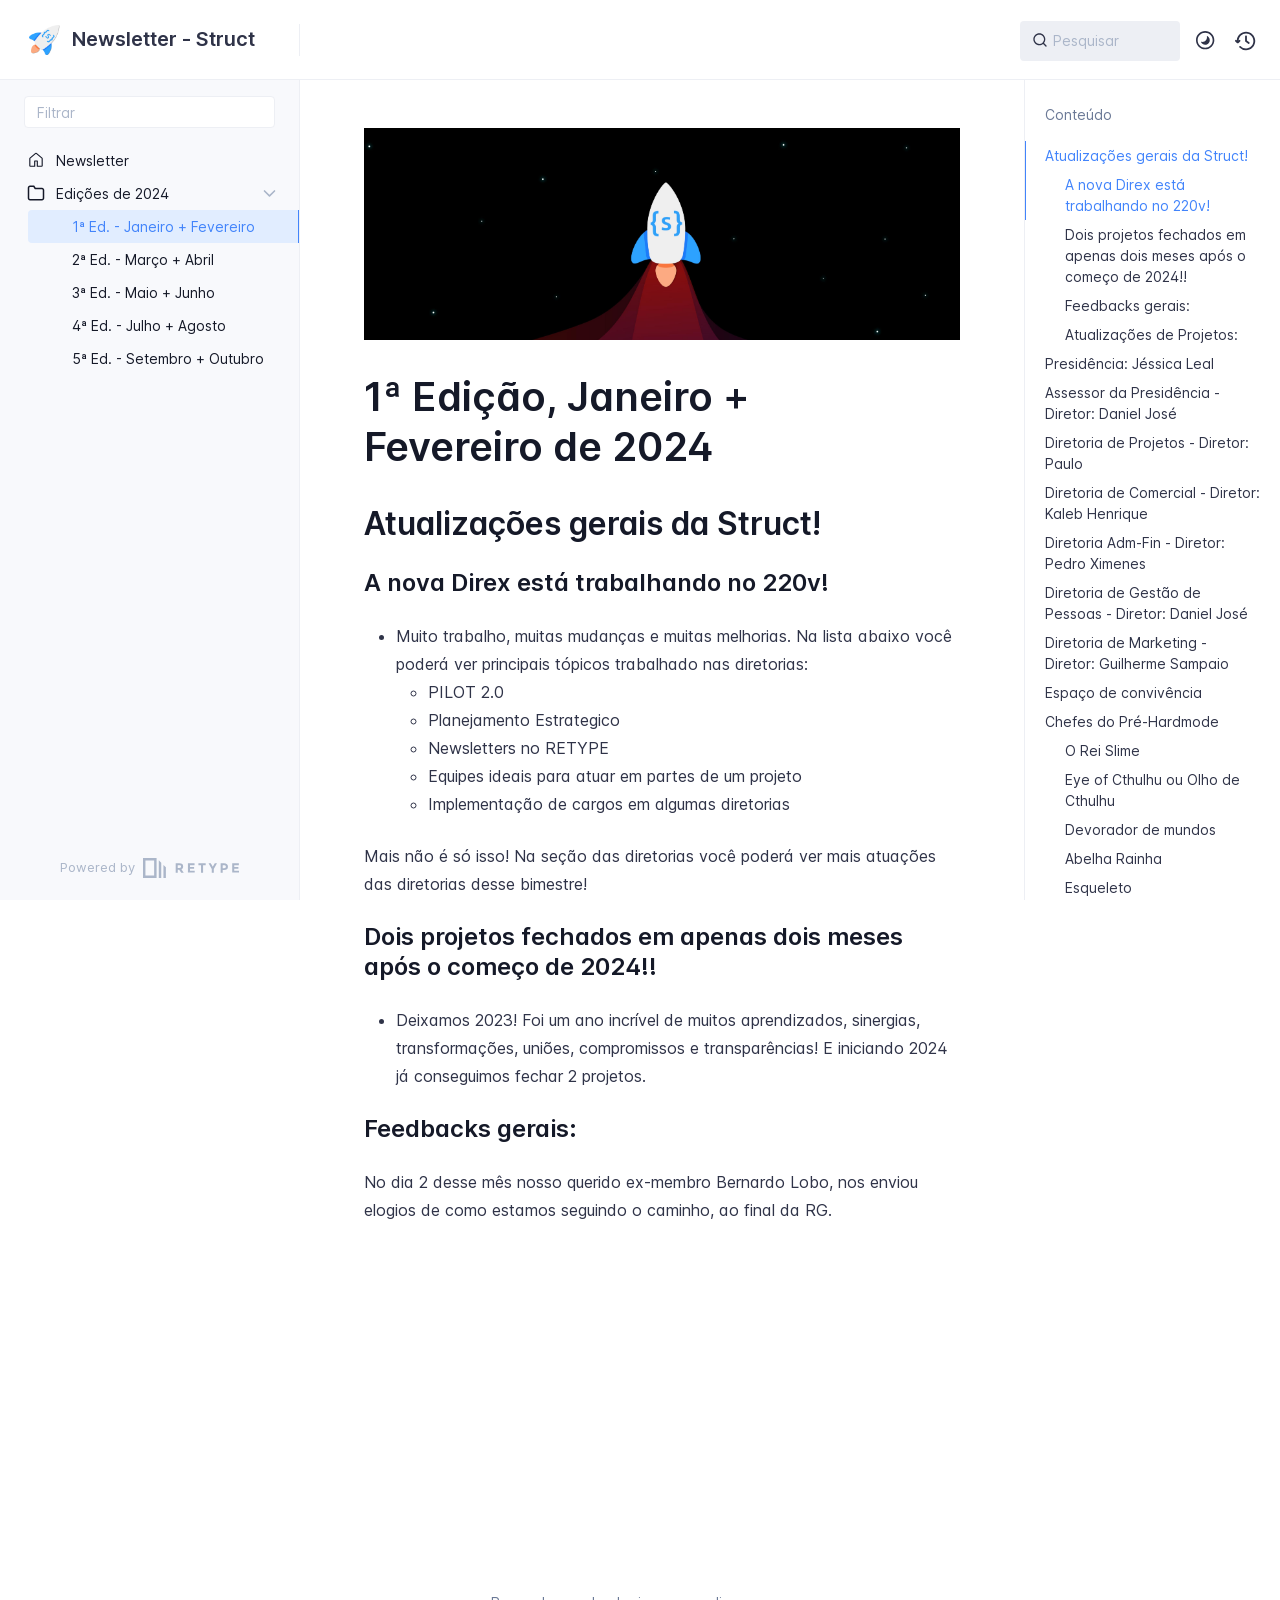
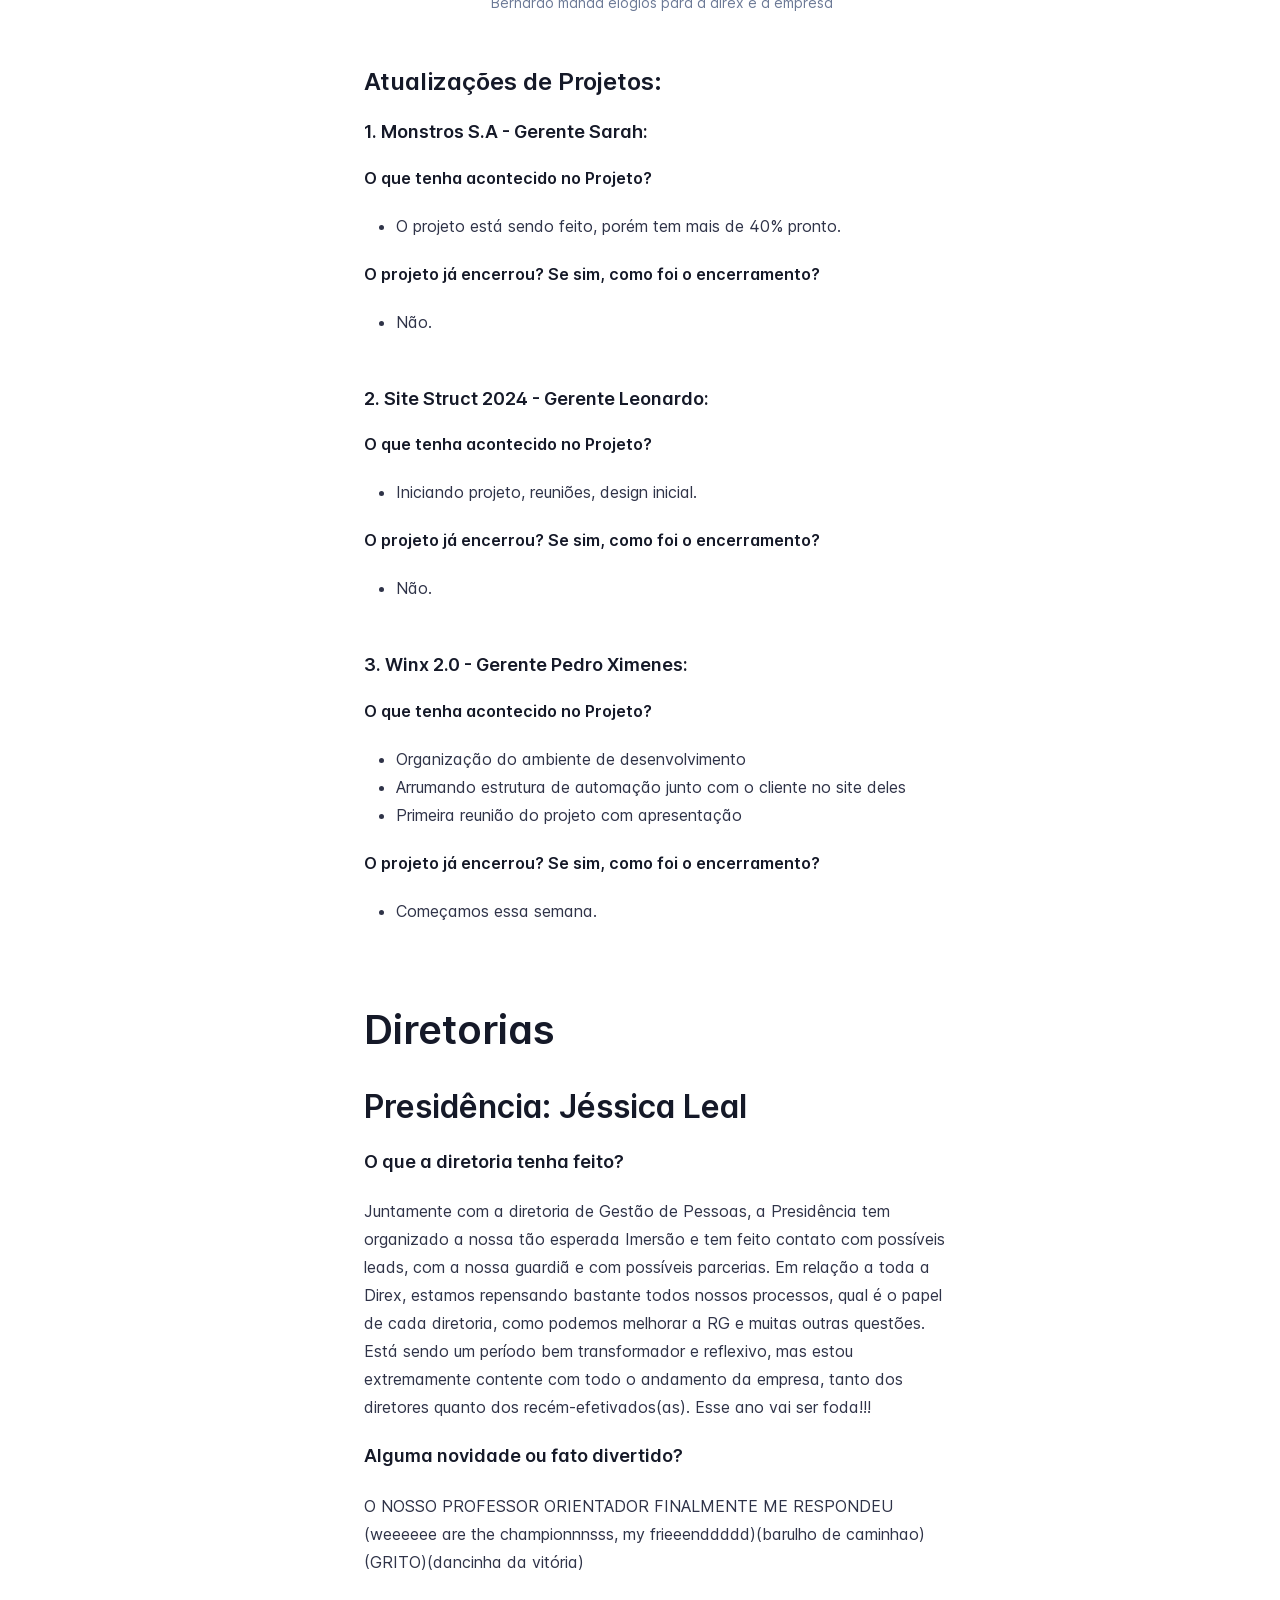
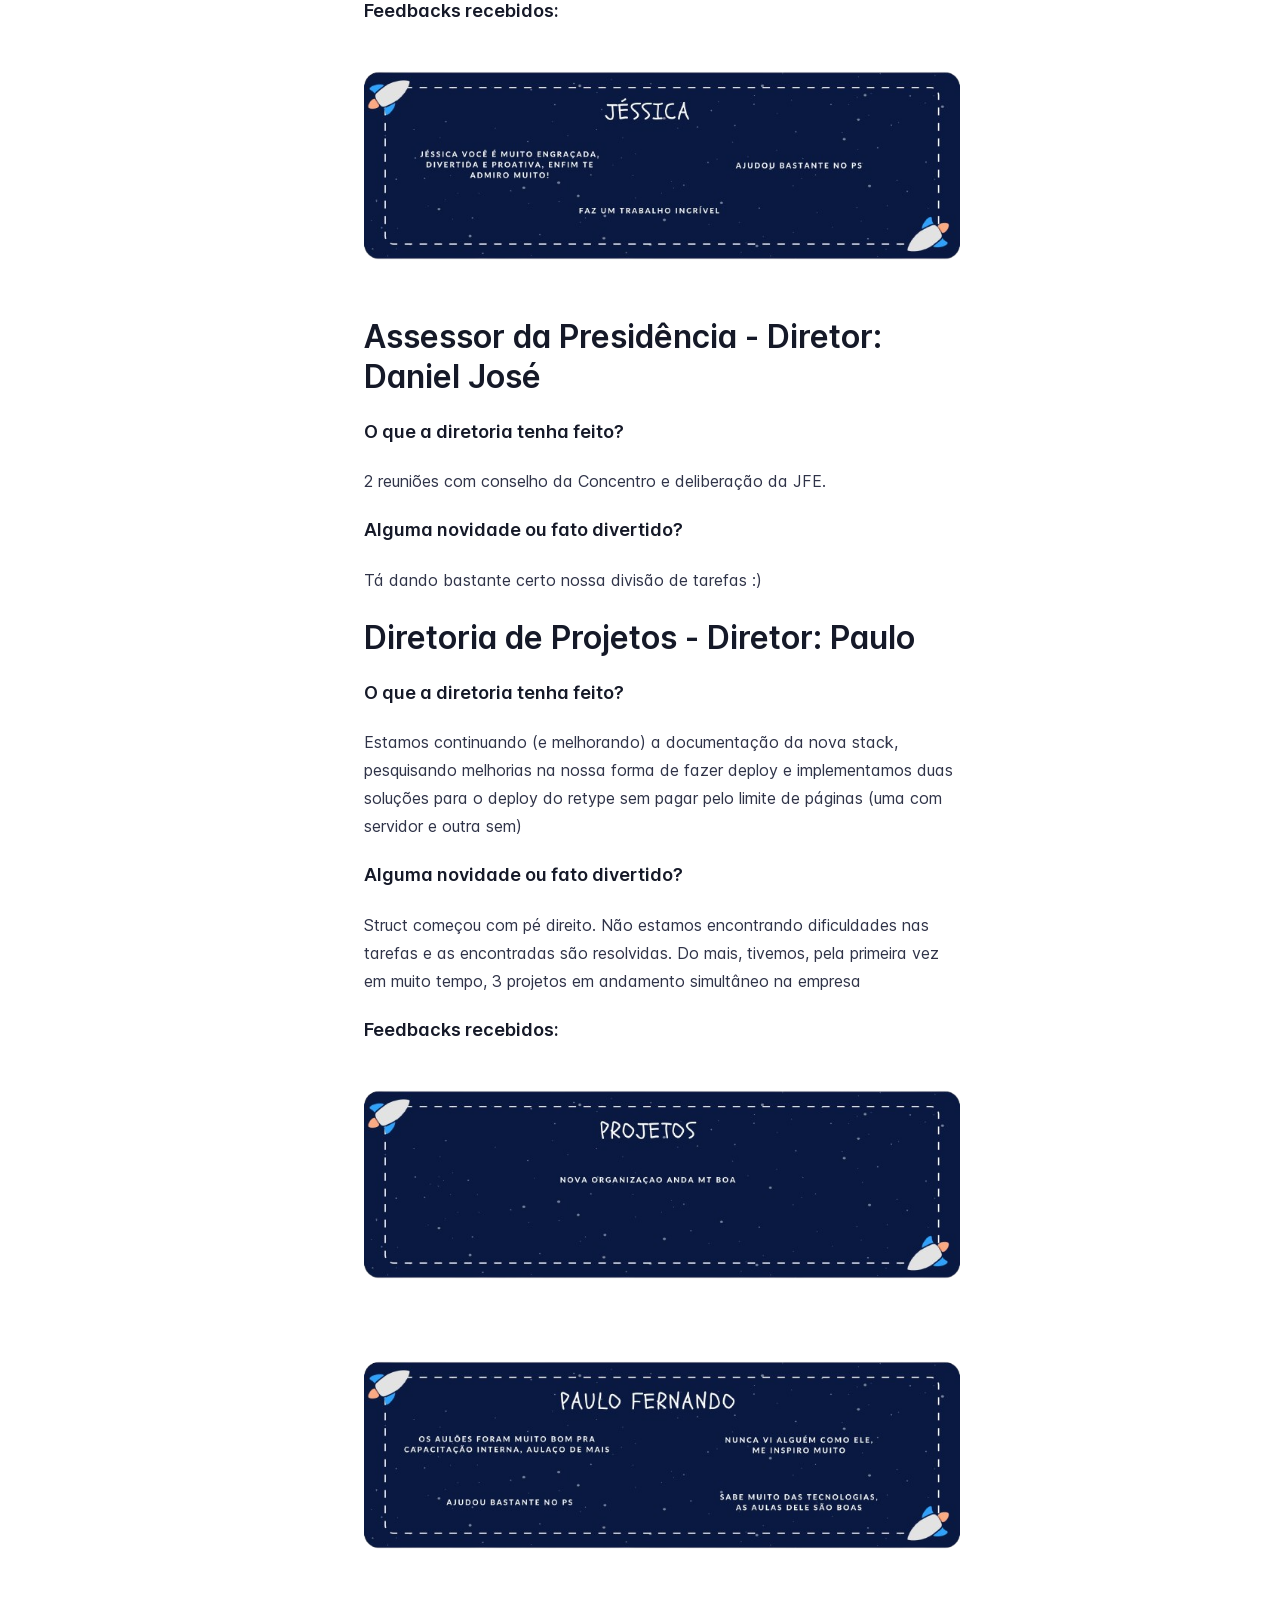
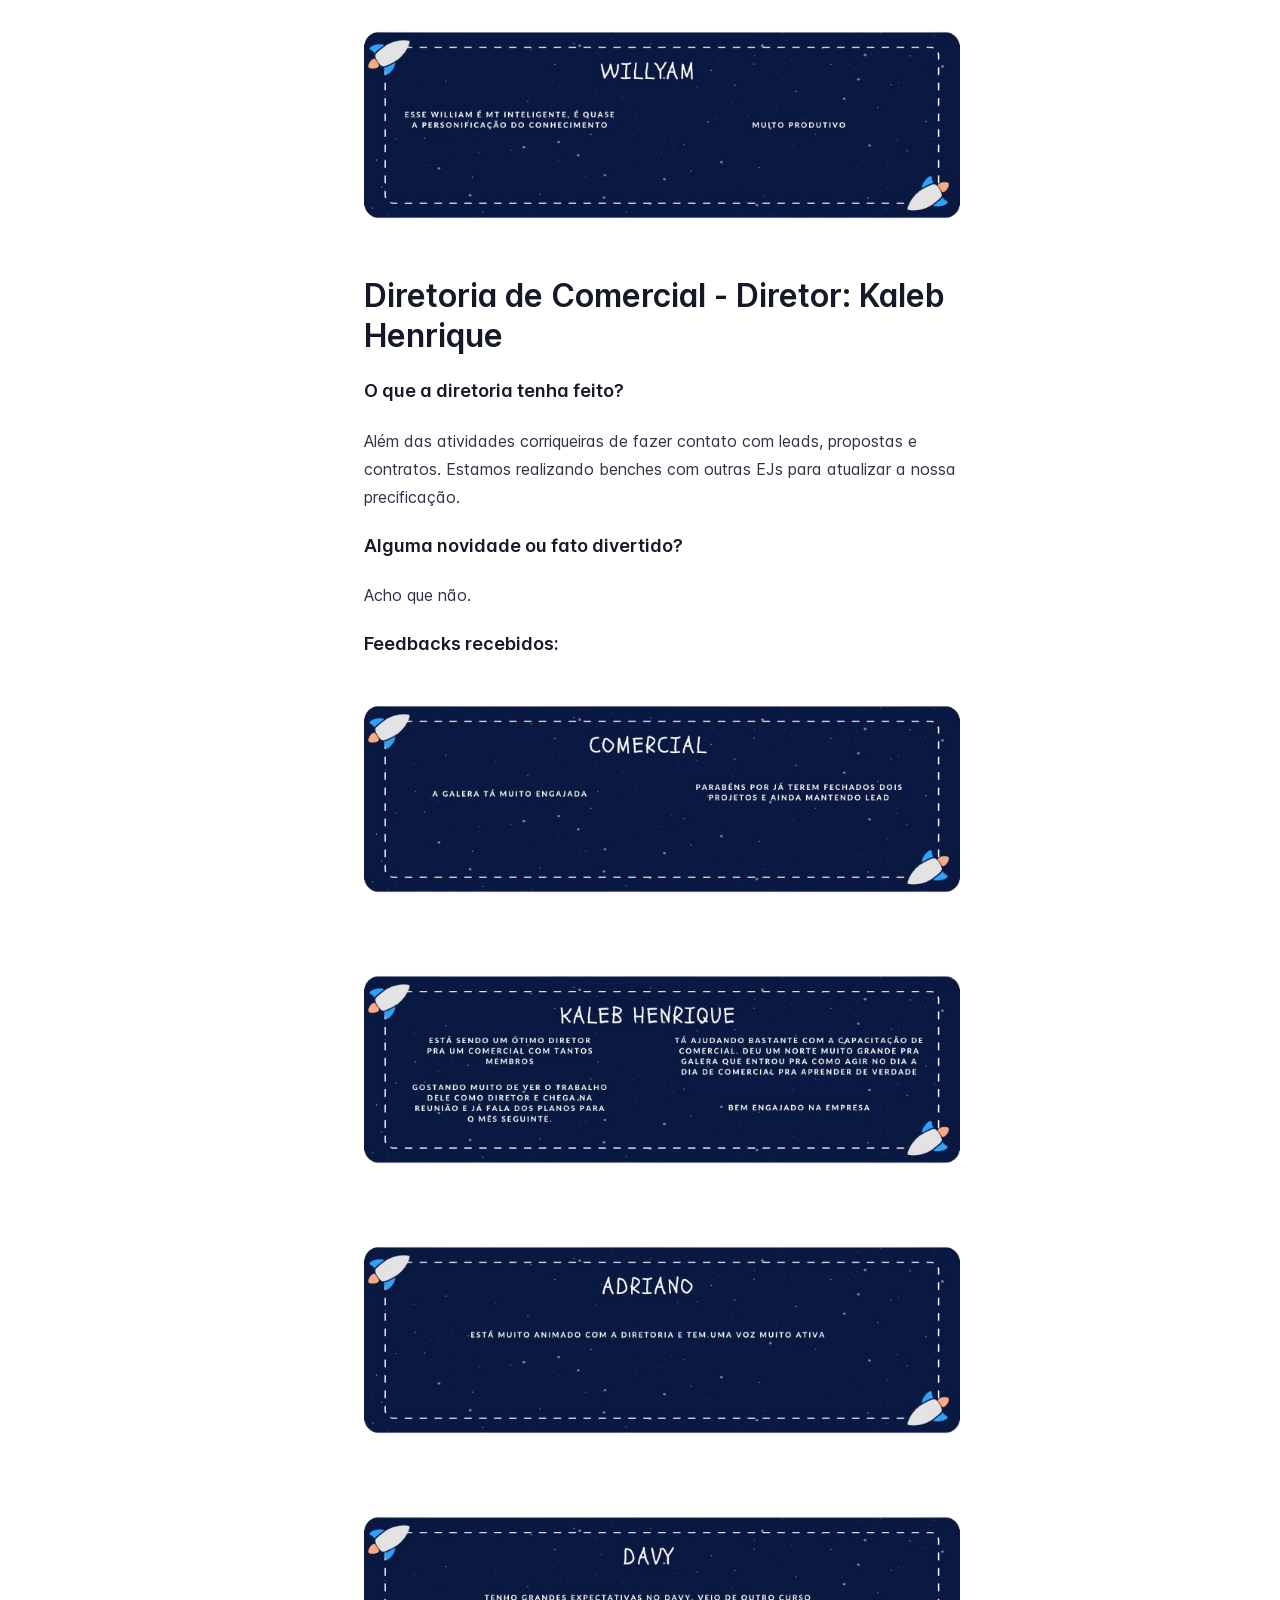
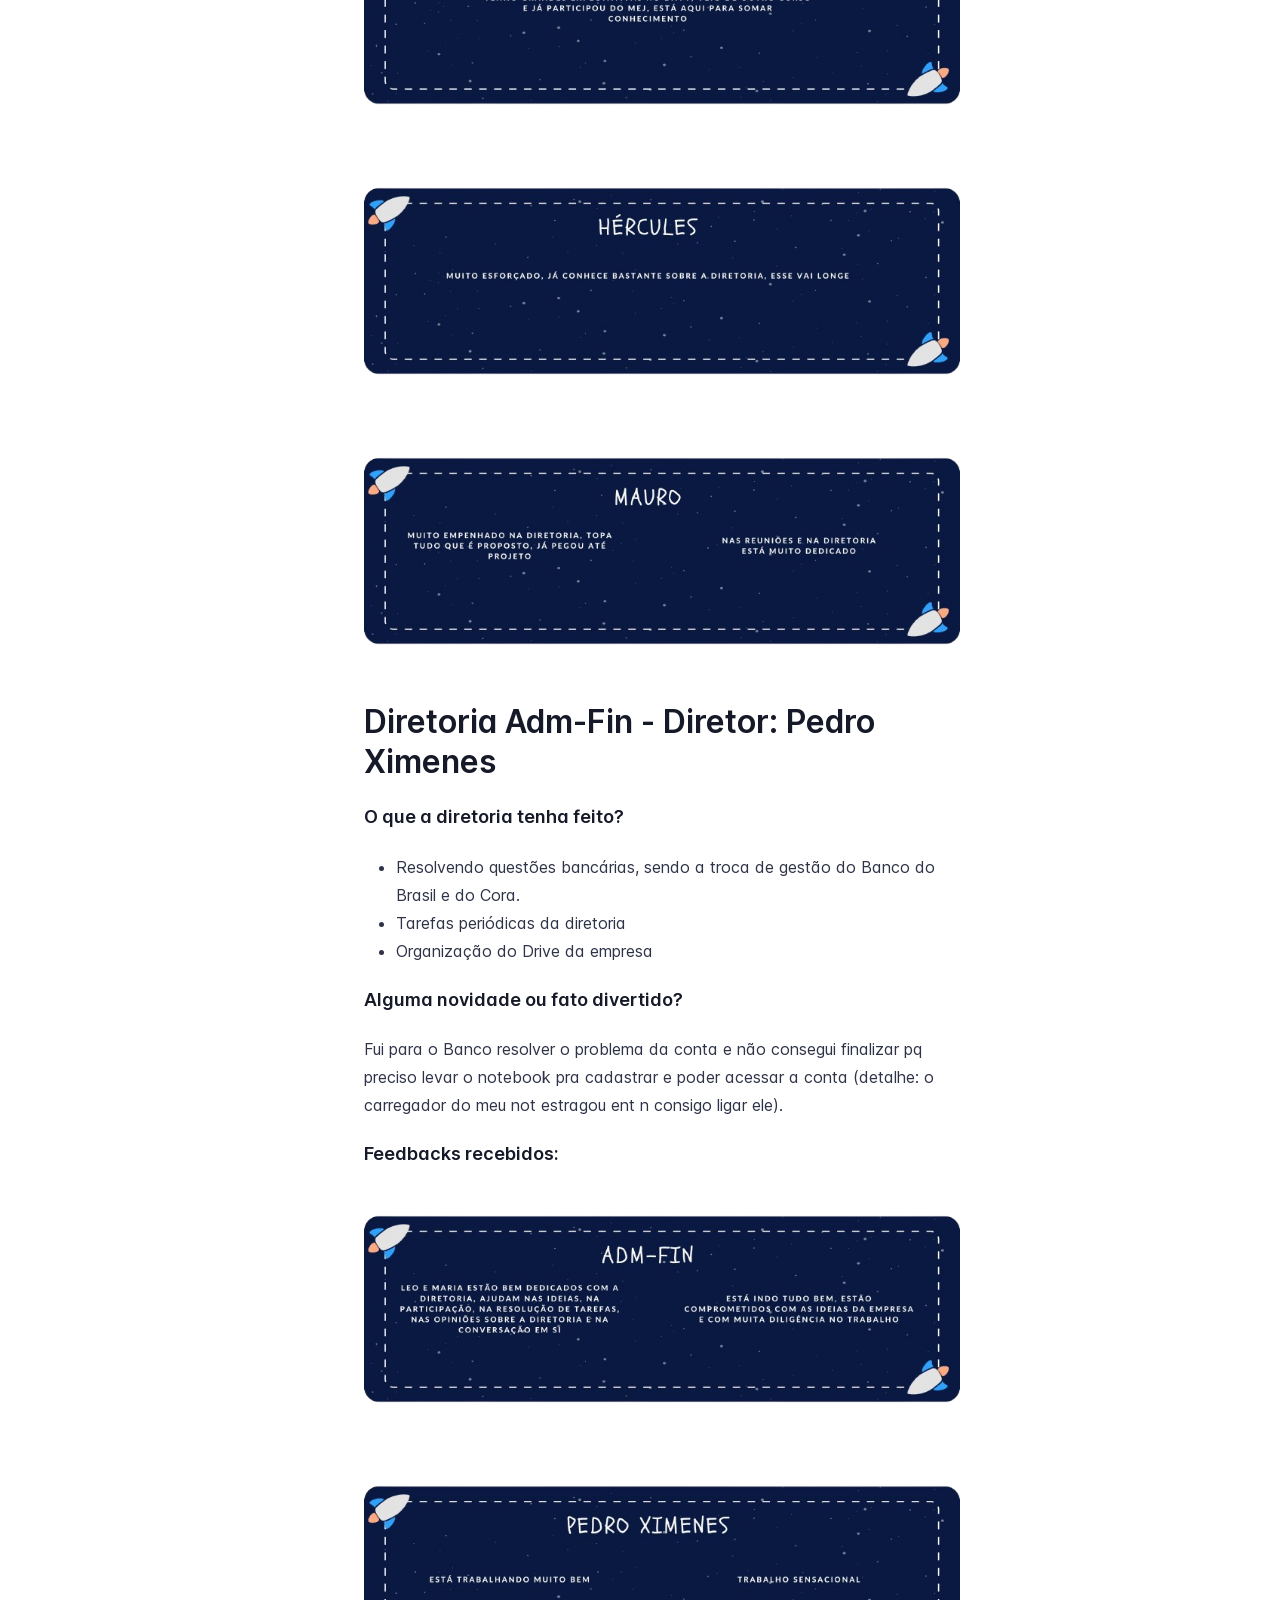
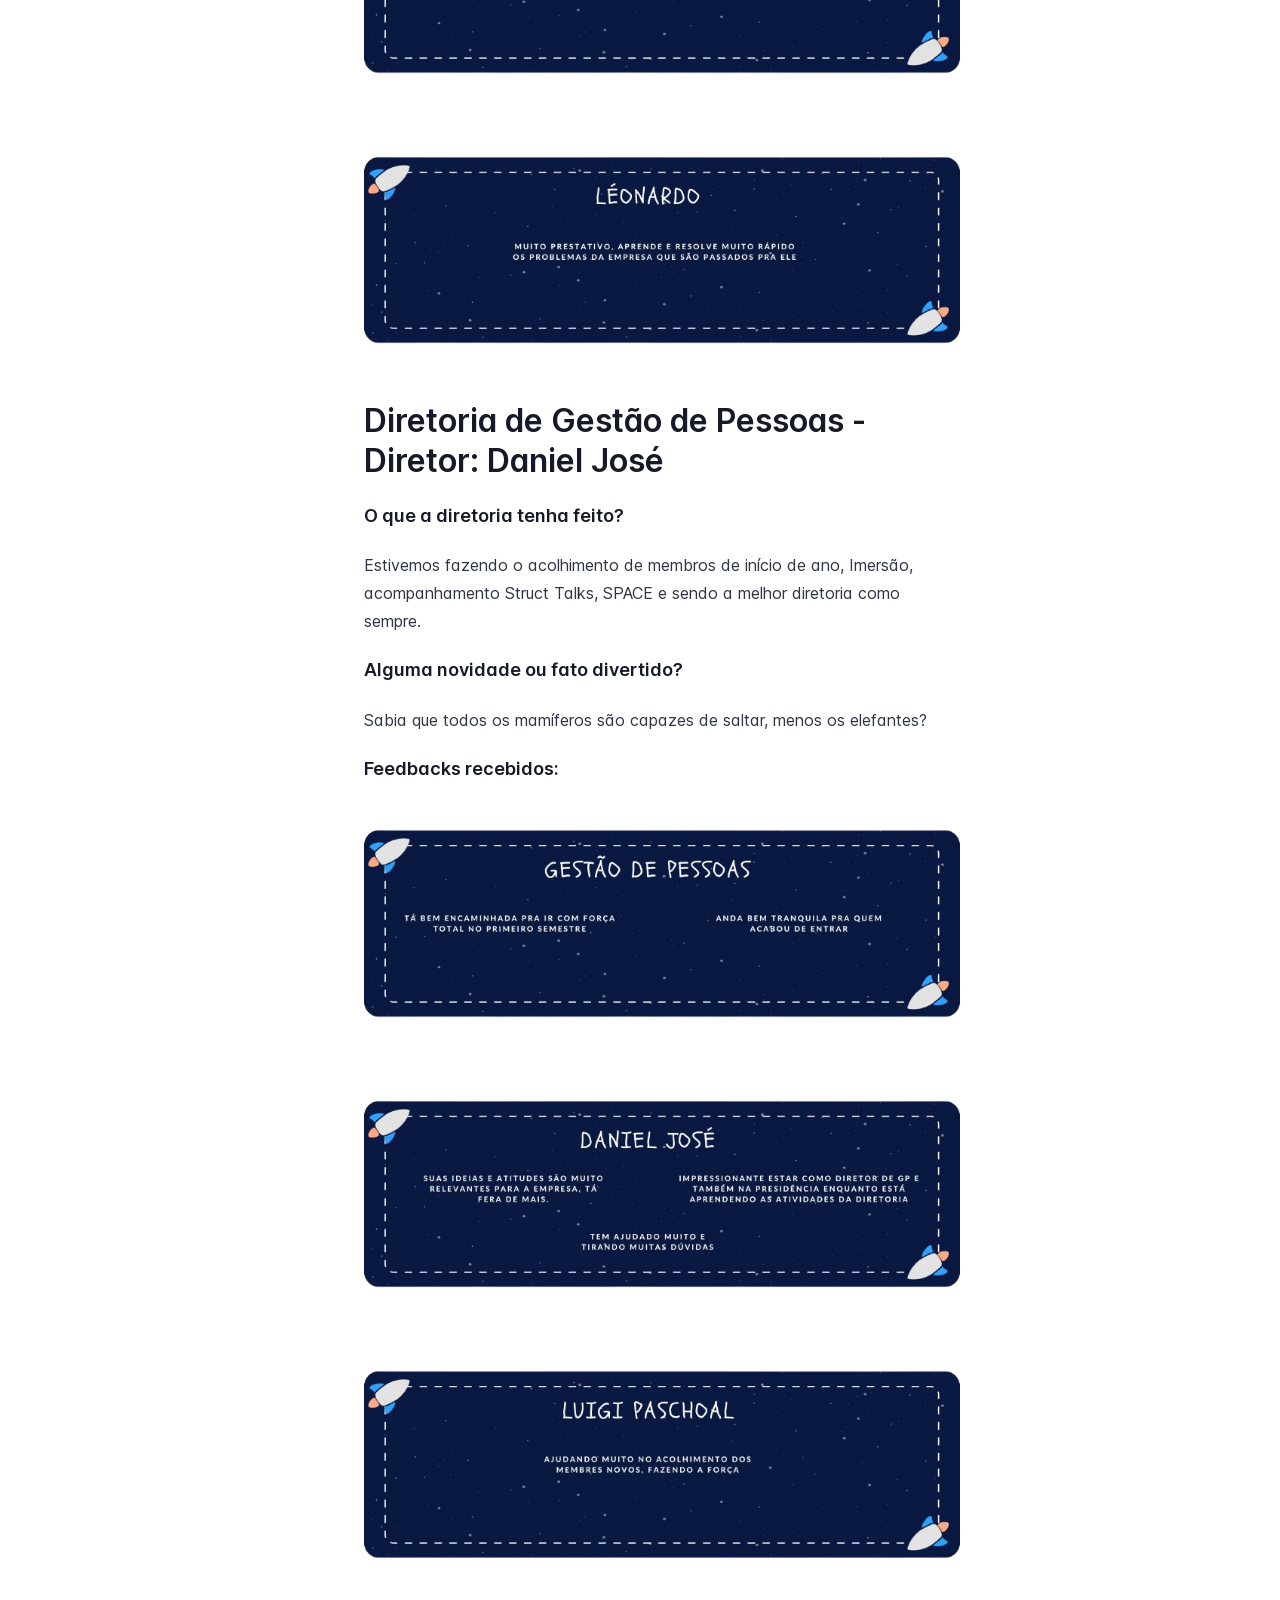
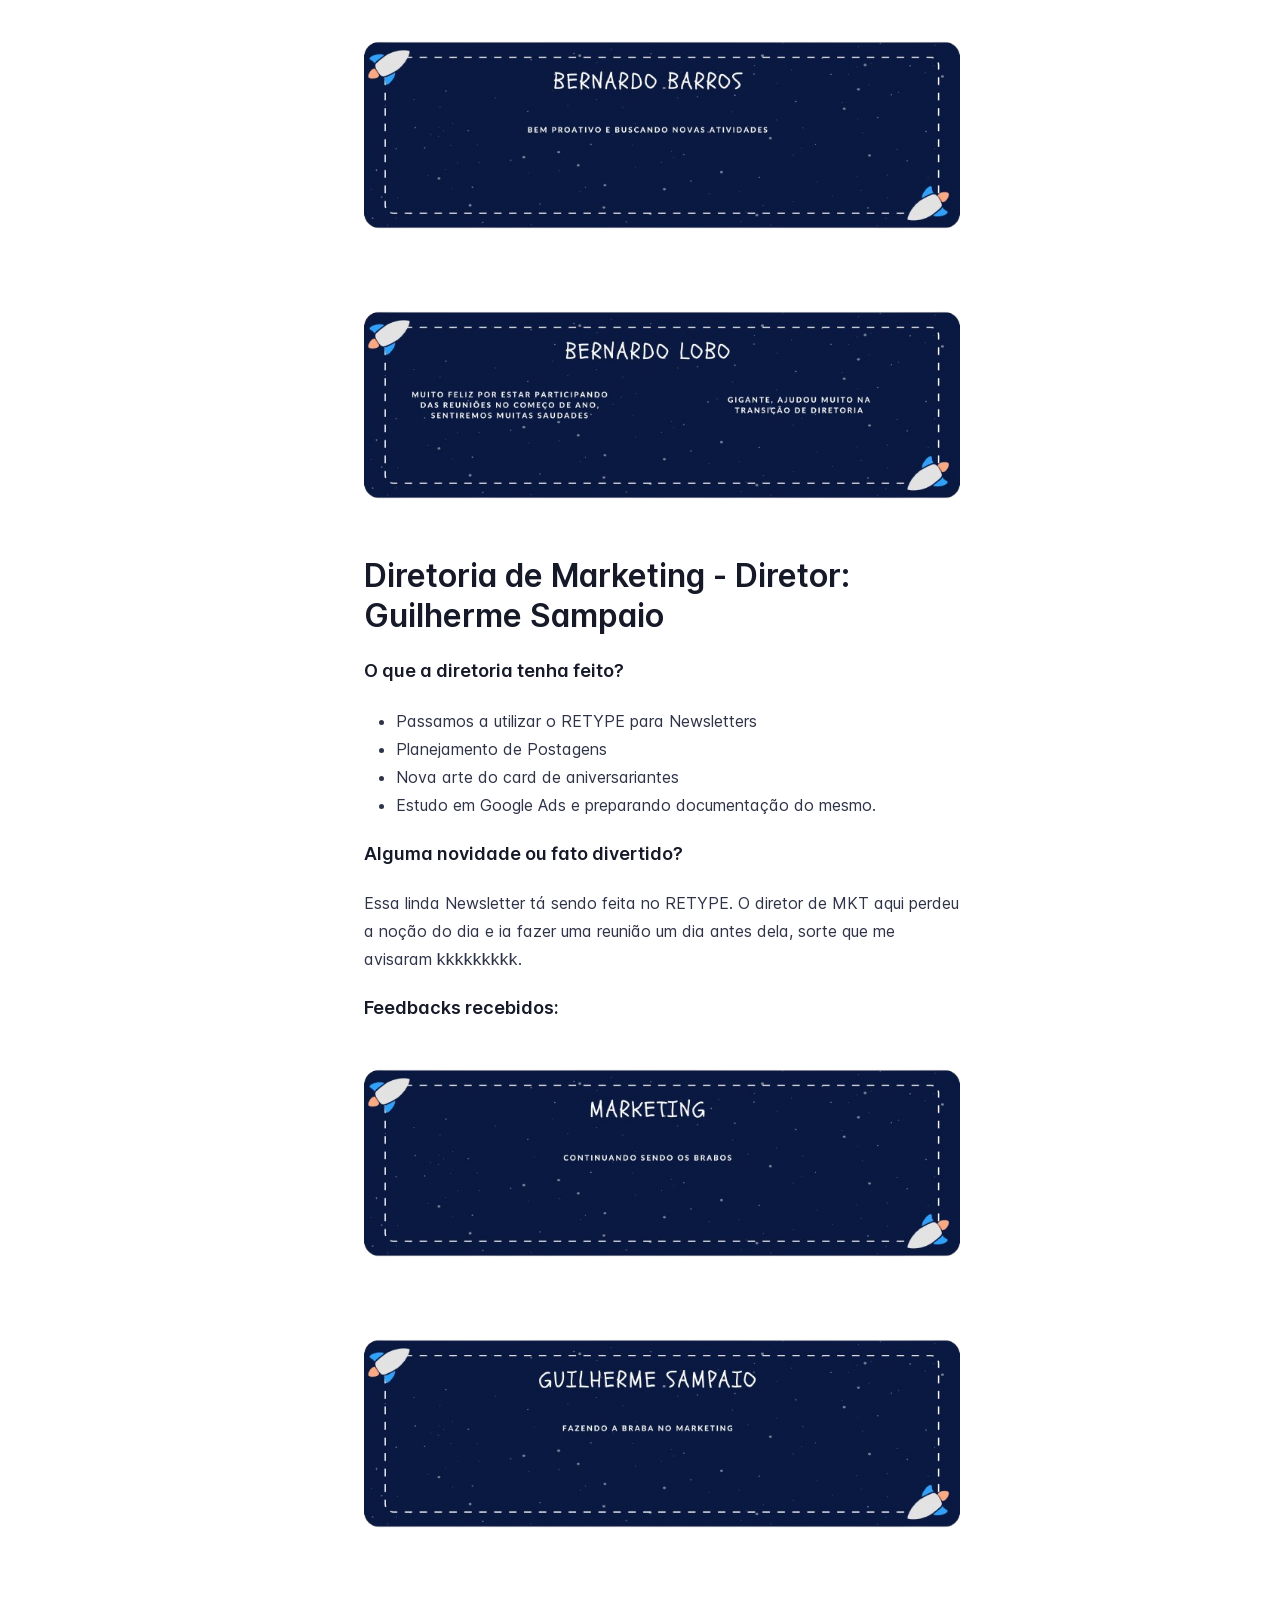
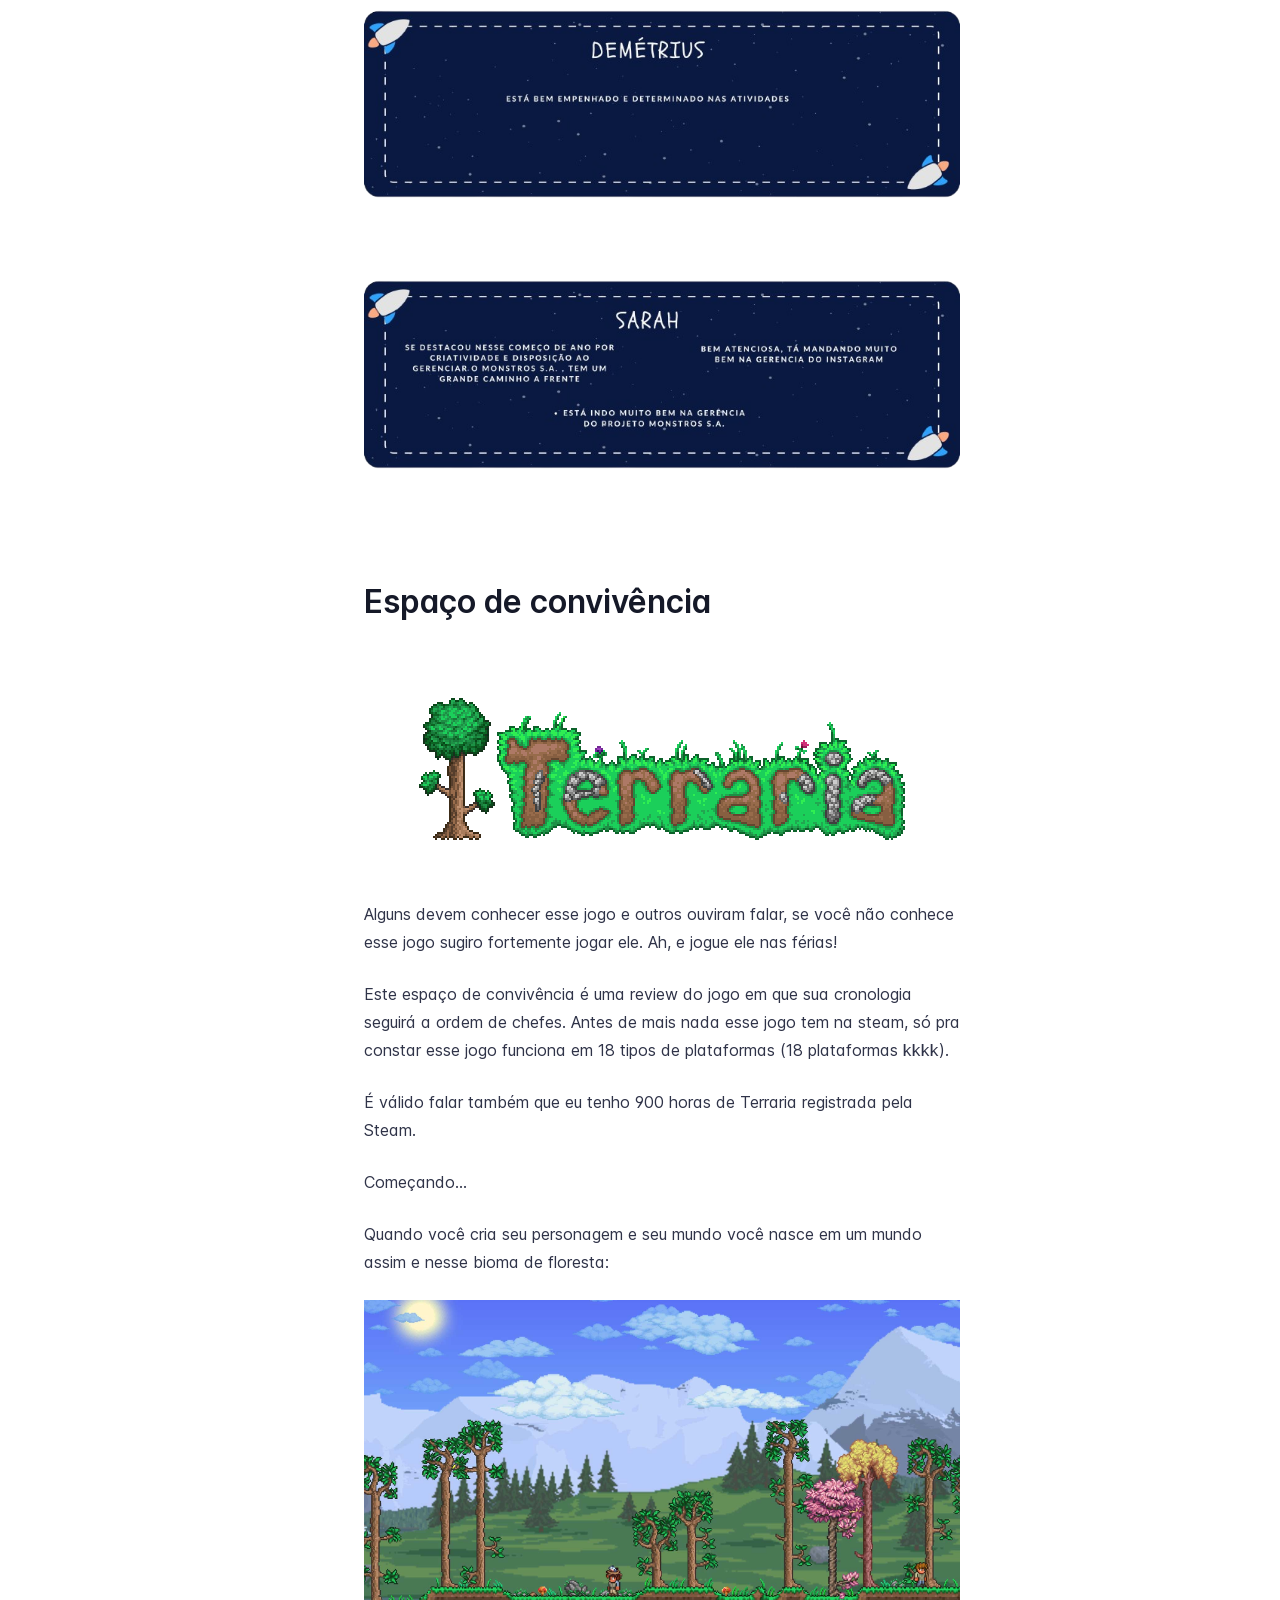
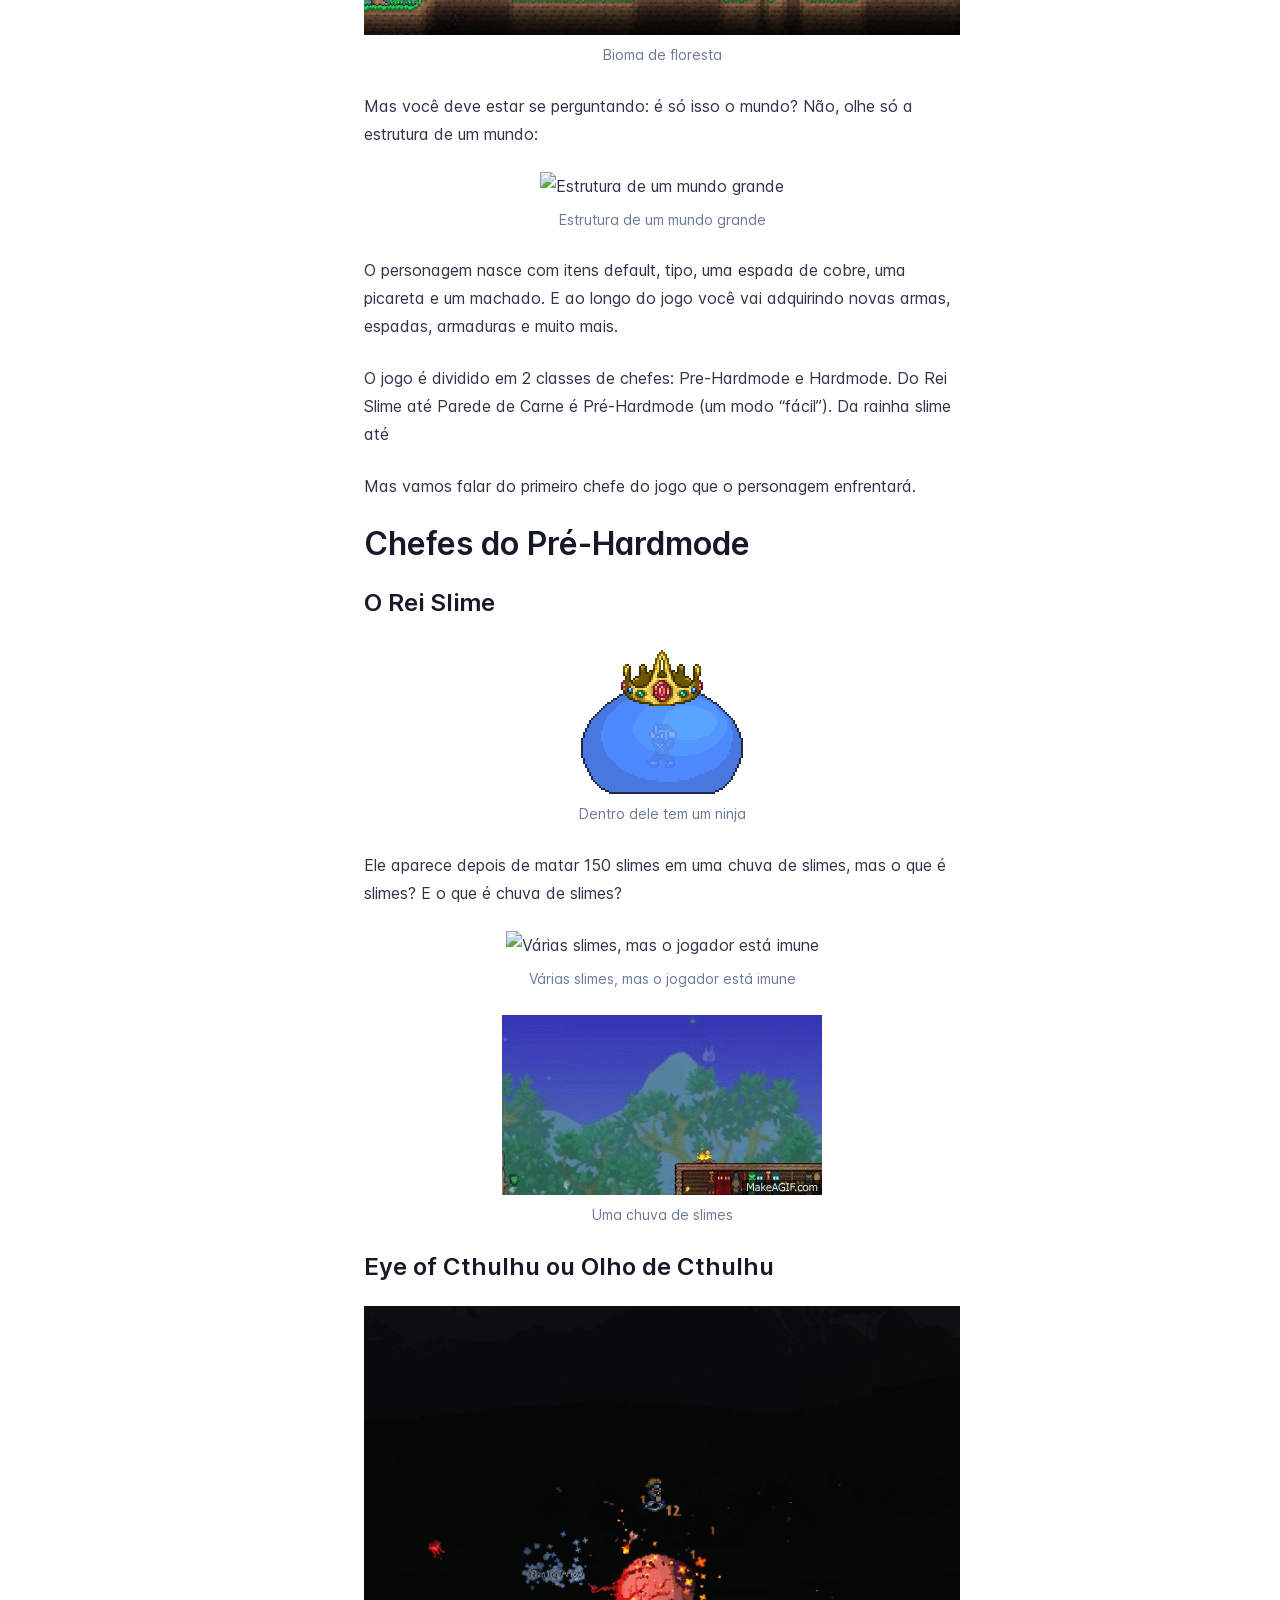
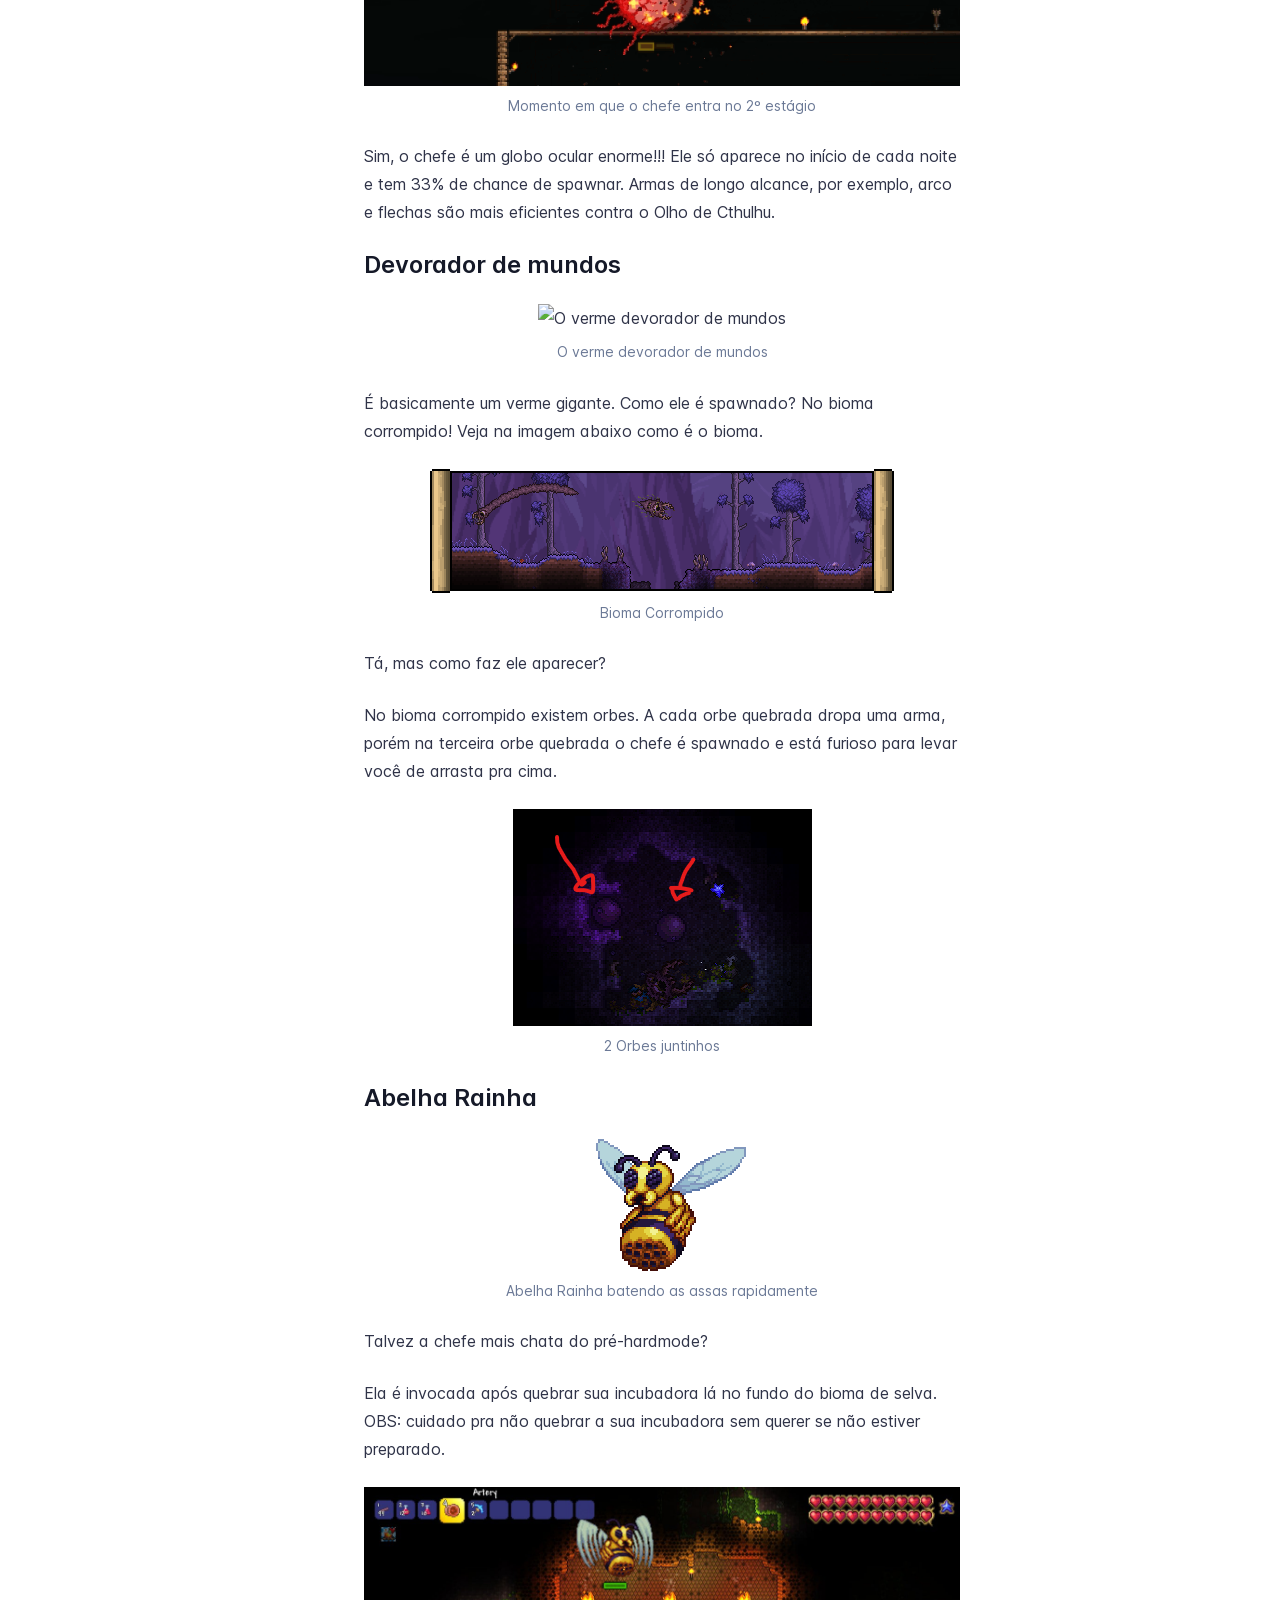
==== commit 5f9467fc: "Refreshes Retype-generated documentation. Process triggered by henriqueizar." ====
--- a/2024/1ª-ed-janfev/index.html
+++ b/2024/1ª-ed-janfev/index.html
@@ -3,7 +3,7 @@
 <head>
     <meta charset="UTF-8">
     <meta name="viewport" content="width=device-width,initial-scale=1">
-    <meta name="turbo-cache-control" content="no-cache" data-turbo-track="reload" data-track-token="3.6.0.780343088385">
+    <meta name="turbo-cache-control" content="no-cache" data-turbo-track="reload" data-track-token="3.6.0.784408064094">
 
     <!-- See retype.com -->
     <meta name="generator" content="Retype 3.6.0">
@@ -32,11 +32,11 @@
 
     <script data-cfasync="false">(function () { var el = document.documentElement, m = localStorage.getItem("doc_theme"), wm = window.matchMedia; if (m === "dark" || (!m && wm && wm("(prefers-color-scheme: dark)").matches)) { el.classList.add("dark") } else { el.classList.remove("dark") } })();</script>
 
-    <link href="../../resources/css/retype.css?v=3.6.0.780343088385" rel="stylesheet">
-
-    <script data-cfasync="false" src="../../resources/js/config.js?v=3.6.0.780343088385" data-turbo-eval="false" defer></script>
+    <link href="../../resources/css/retype.css?v=3.6.0.784408064094" rel="stylesheet">
+
+    <script data-cfasync="false" src="../../resources/js/config.js?v=3.6.0.784408064094" data-turbo-eval="false" defer></script>
     <script data-cfasync="false" src="../../resources/js/retype.js?v=3.6.0" data-turbo-eval="false" defer></script>
-    <script id="lunr-js" data-cfasync="false" src="../../resources/js/lunr.js?v=3.6.0.780343088385" data-turbo-eval="false" defer></script>
+    <script id="lunr-js" data-cfasync="false" src="../../resources/js/lunr.js?v=3.6.0.784408064094" data-turbo-eval="false" defer></script>
 </head>
 <body>
     <div id="docs-app" class="relative text-base antialiased text-gray-700 bg-white font-body dark:bg-dark-850 dark:text-dark-300">
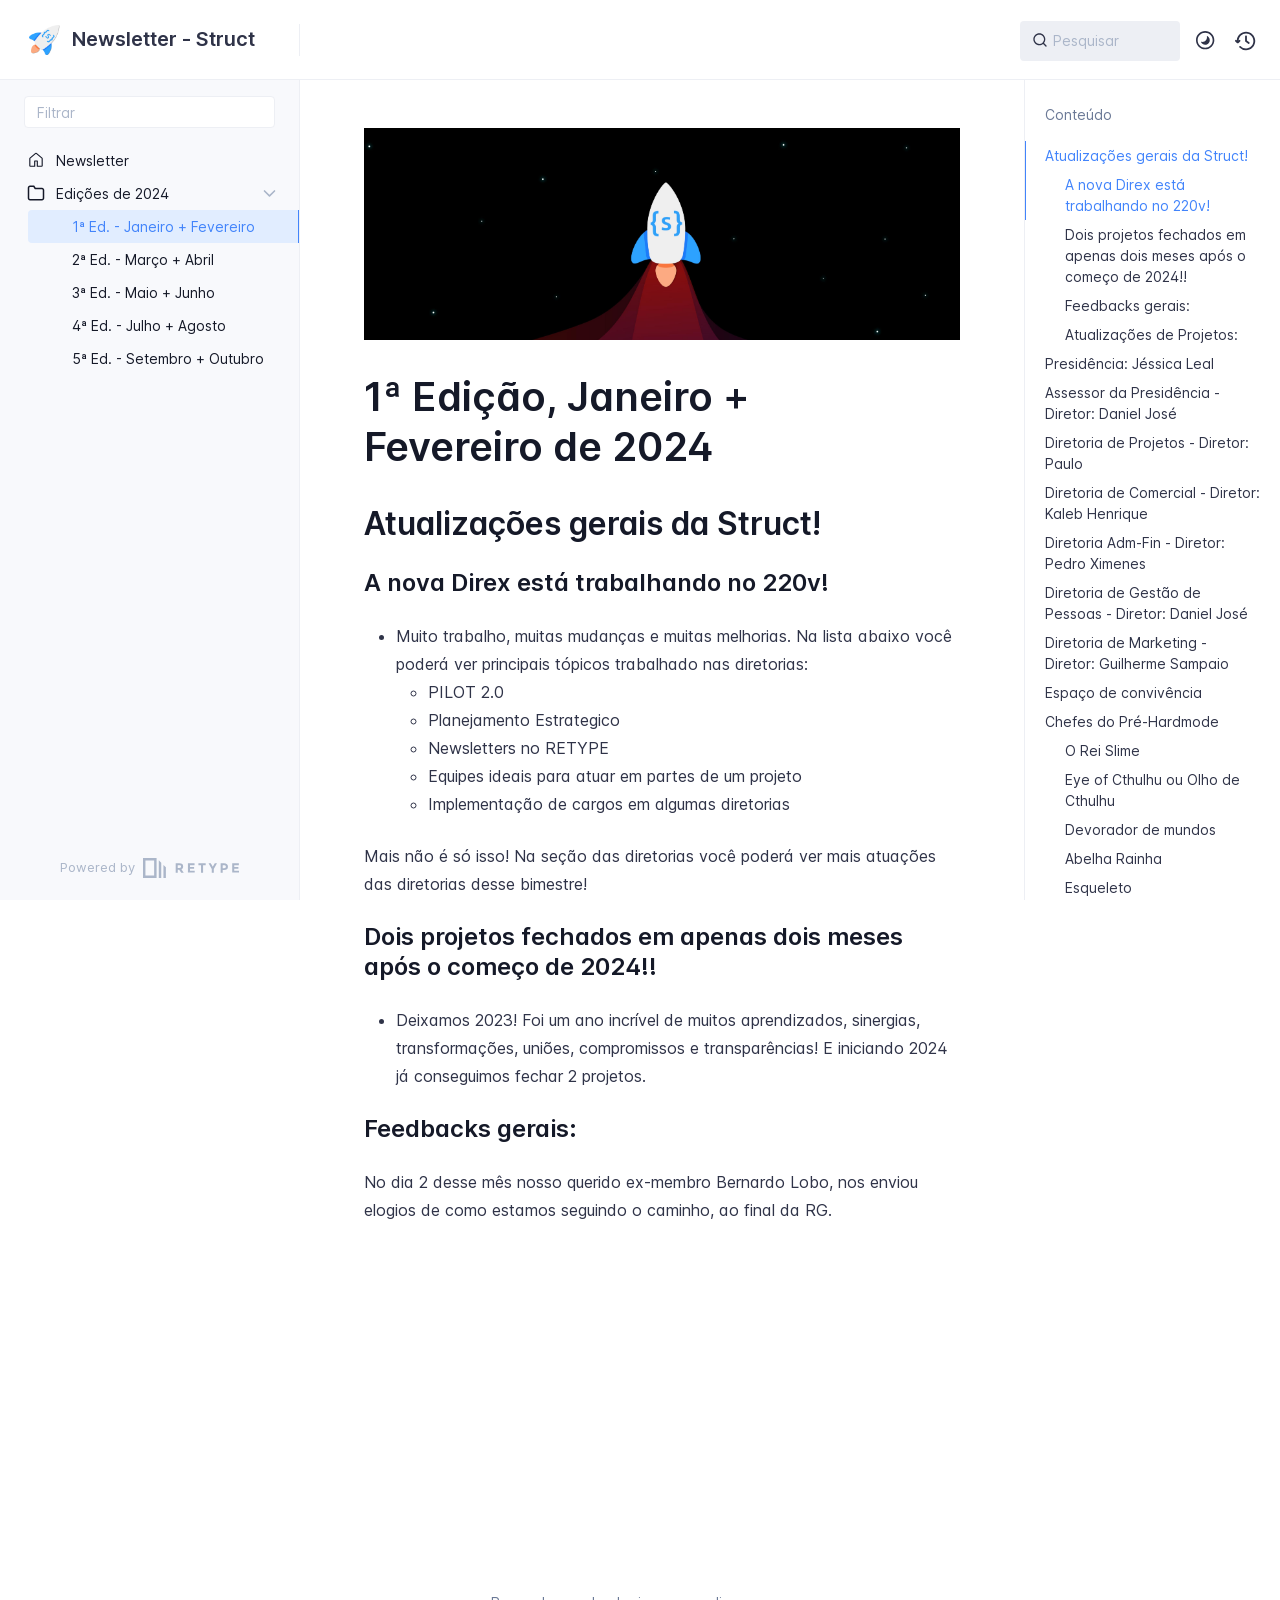
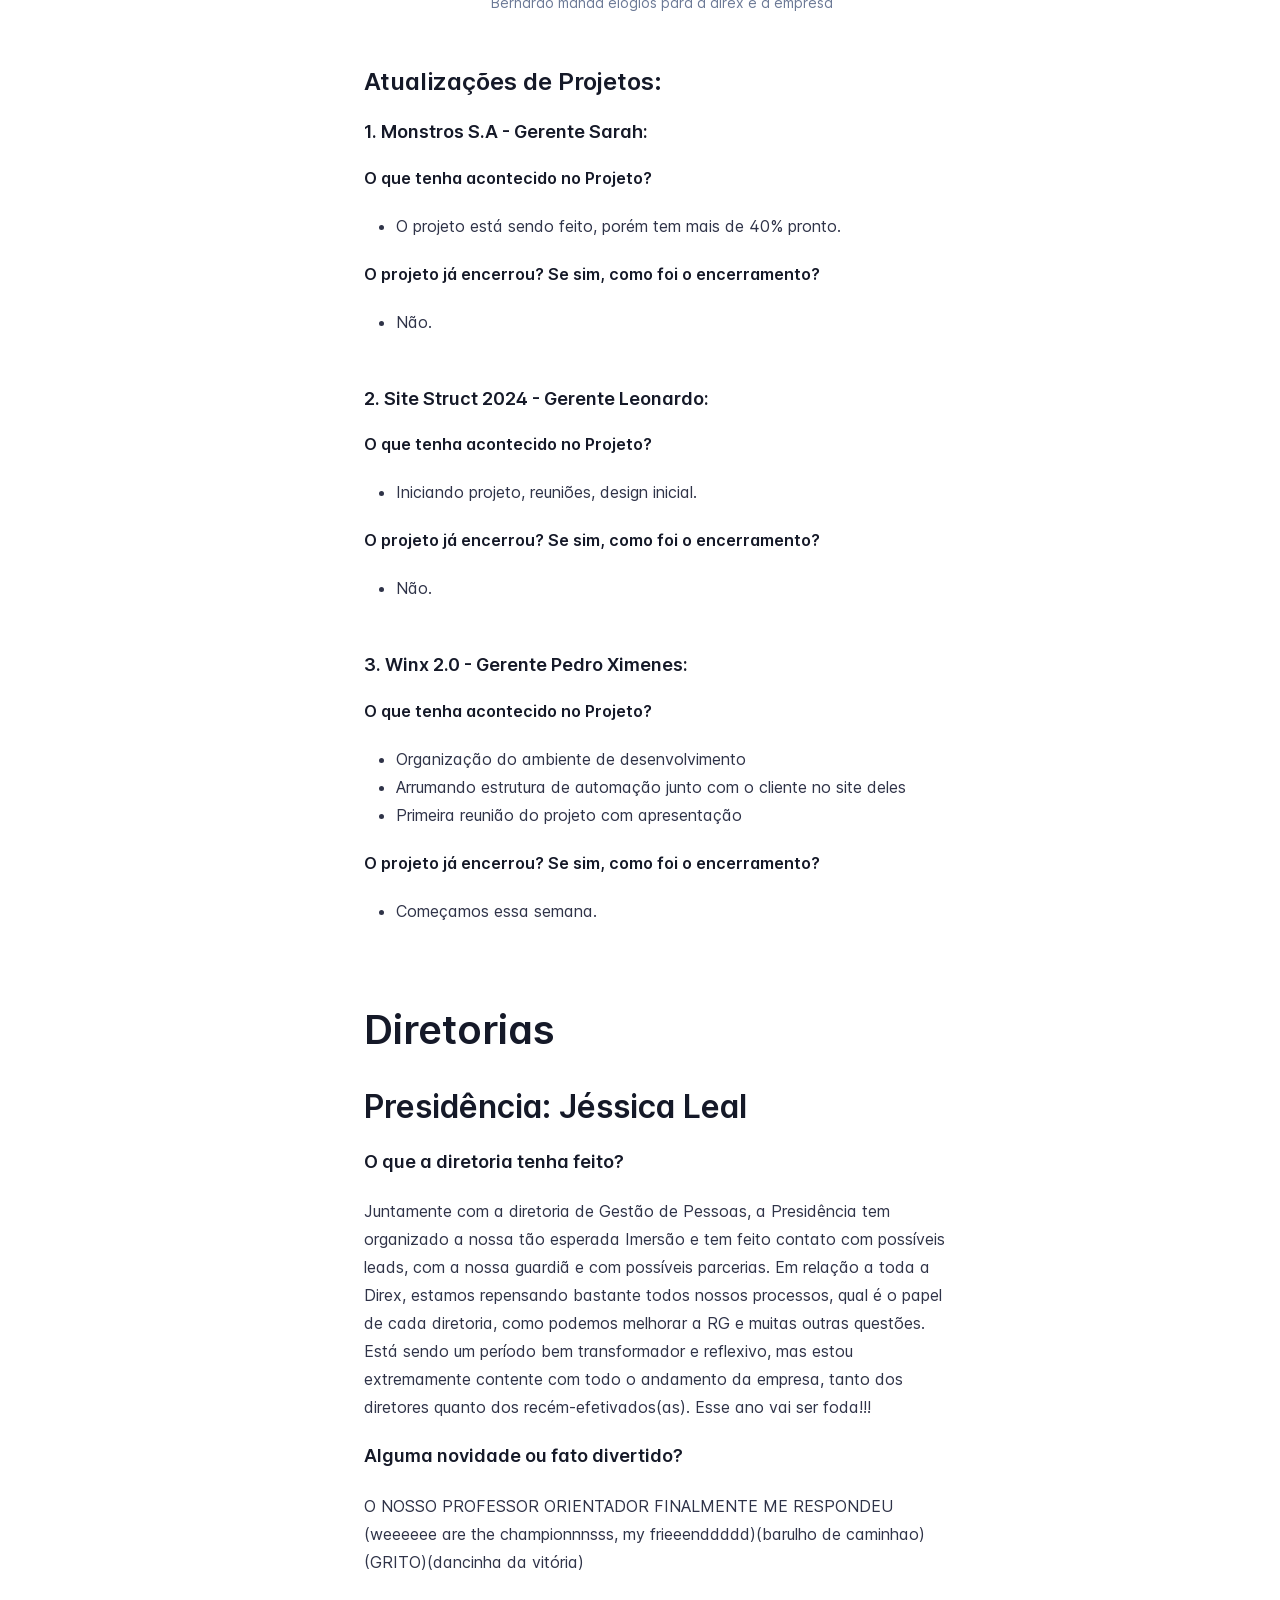
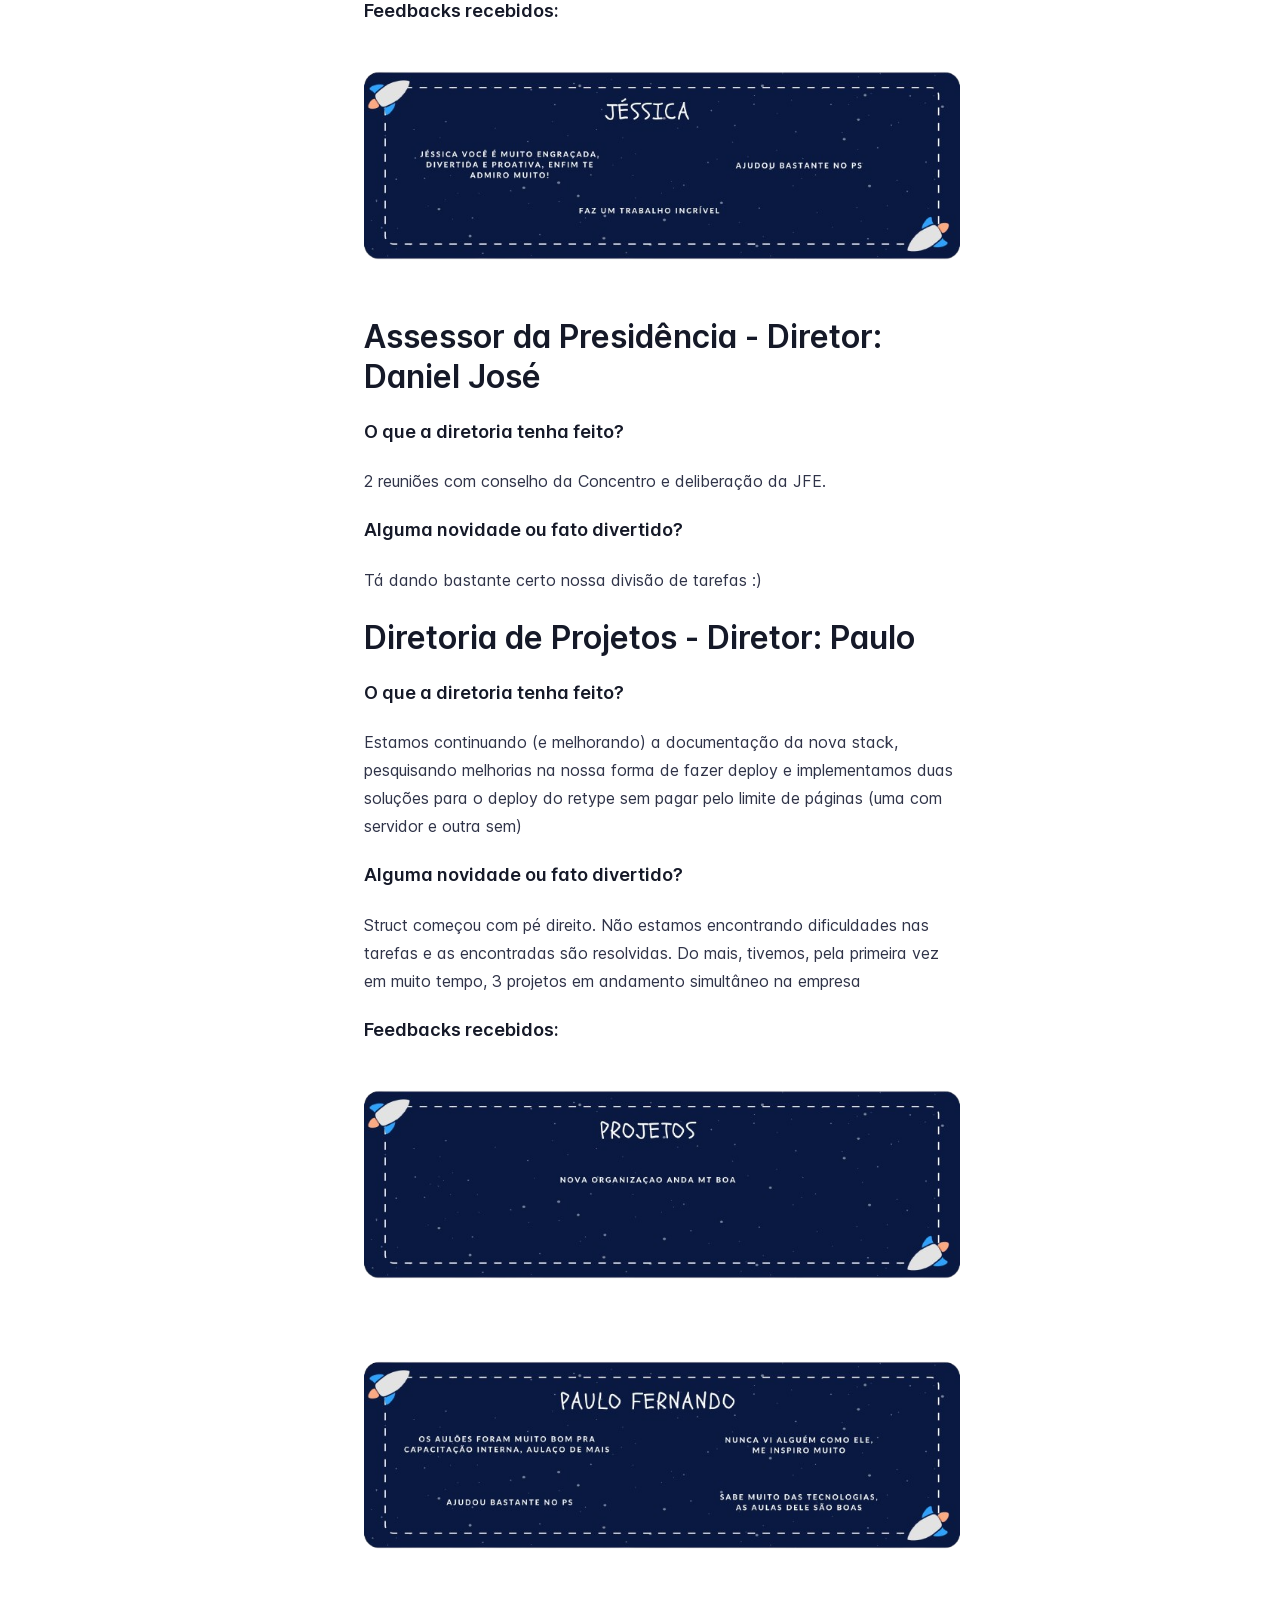
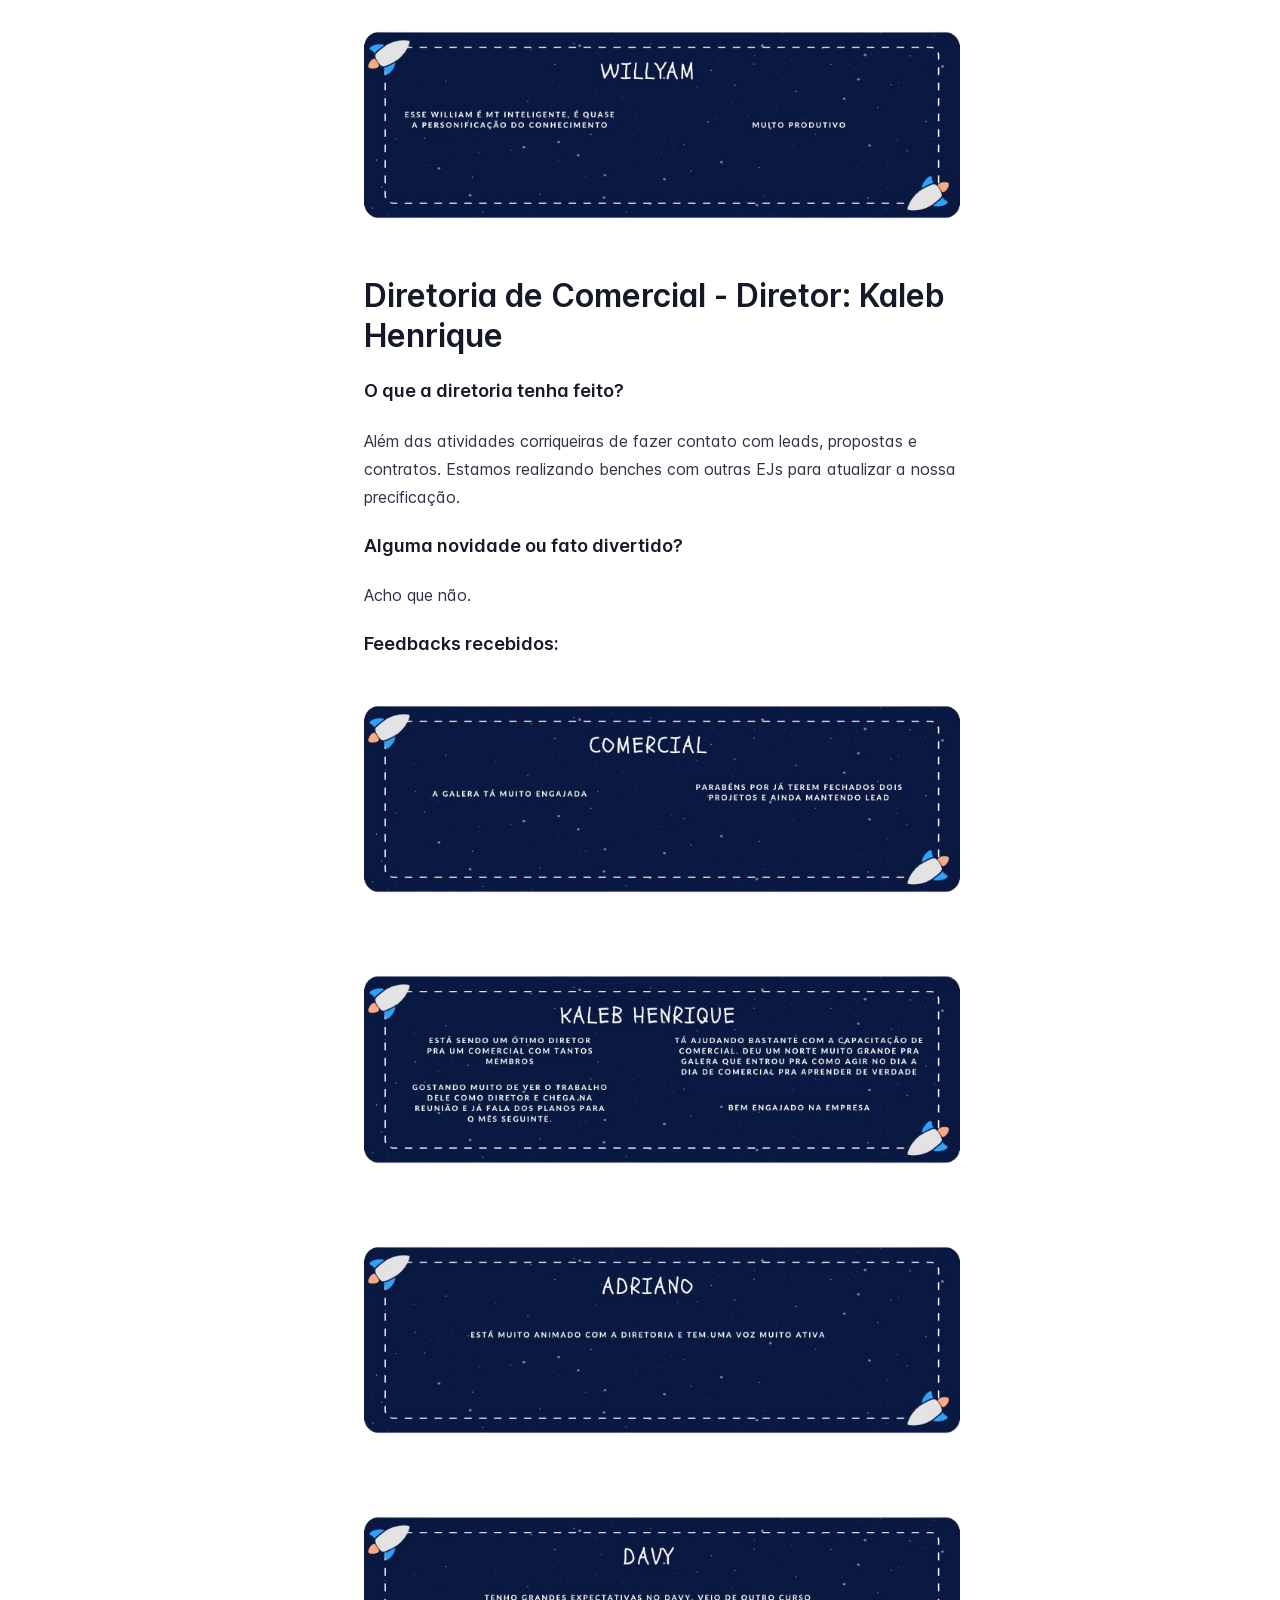
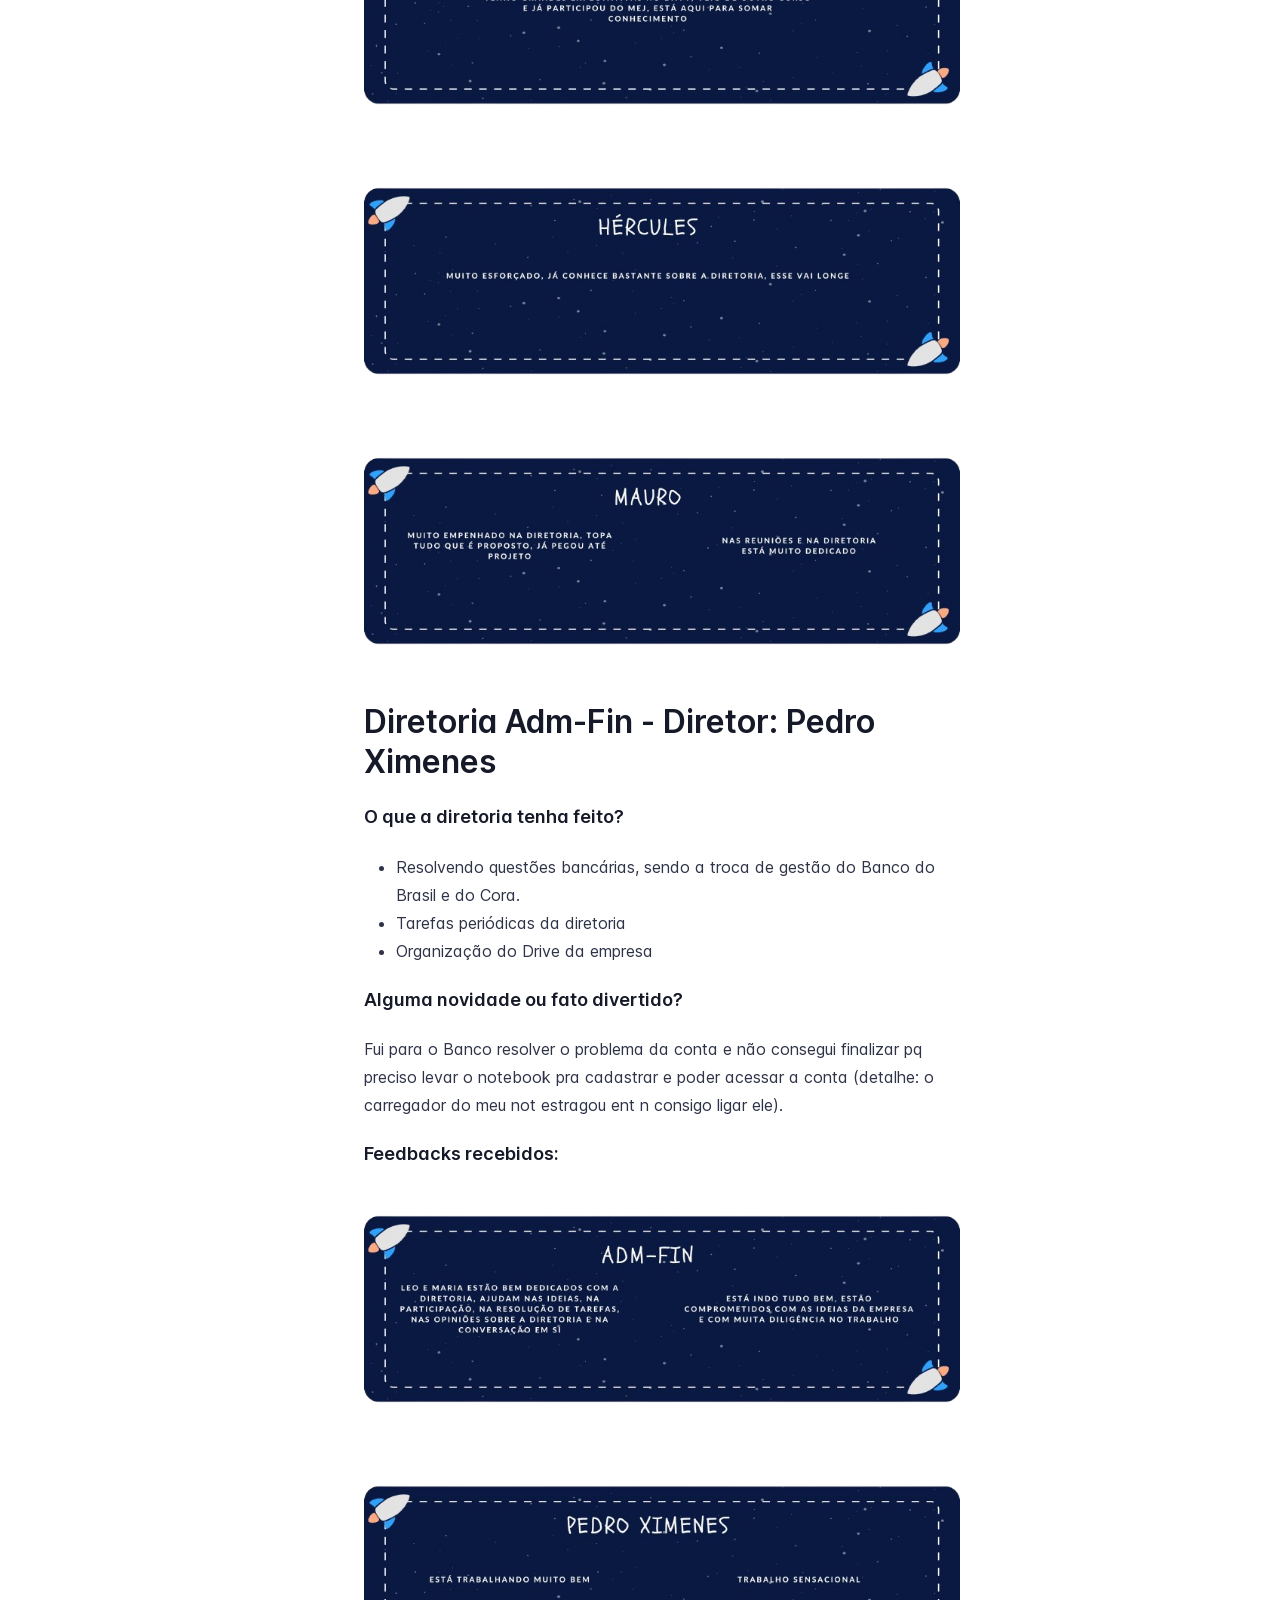
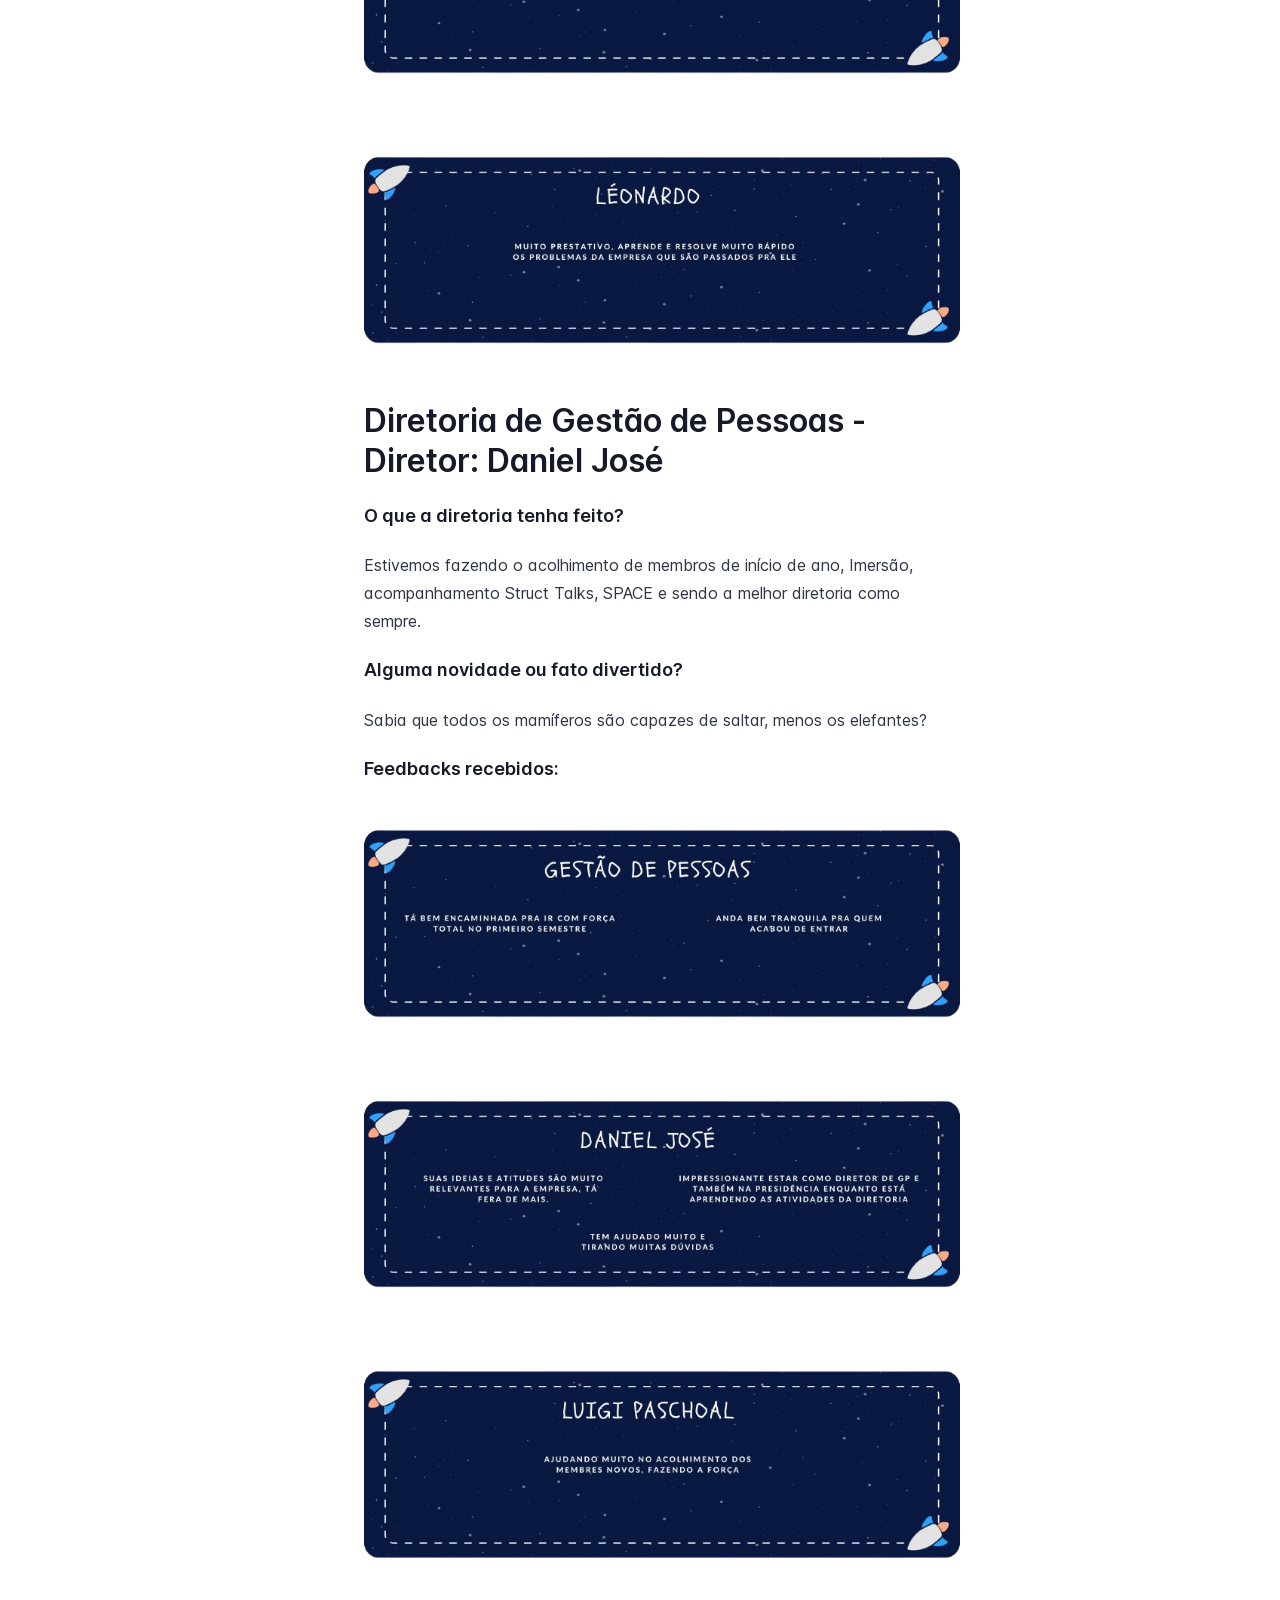
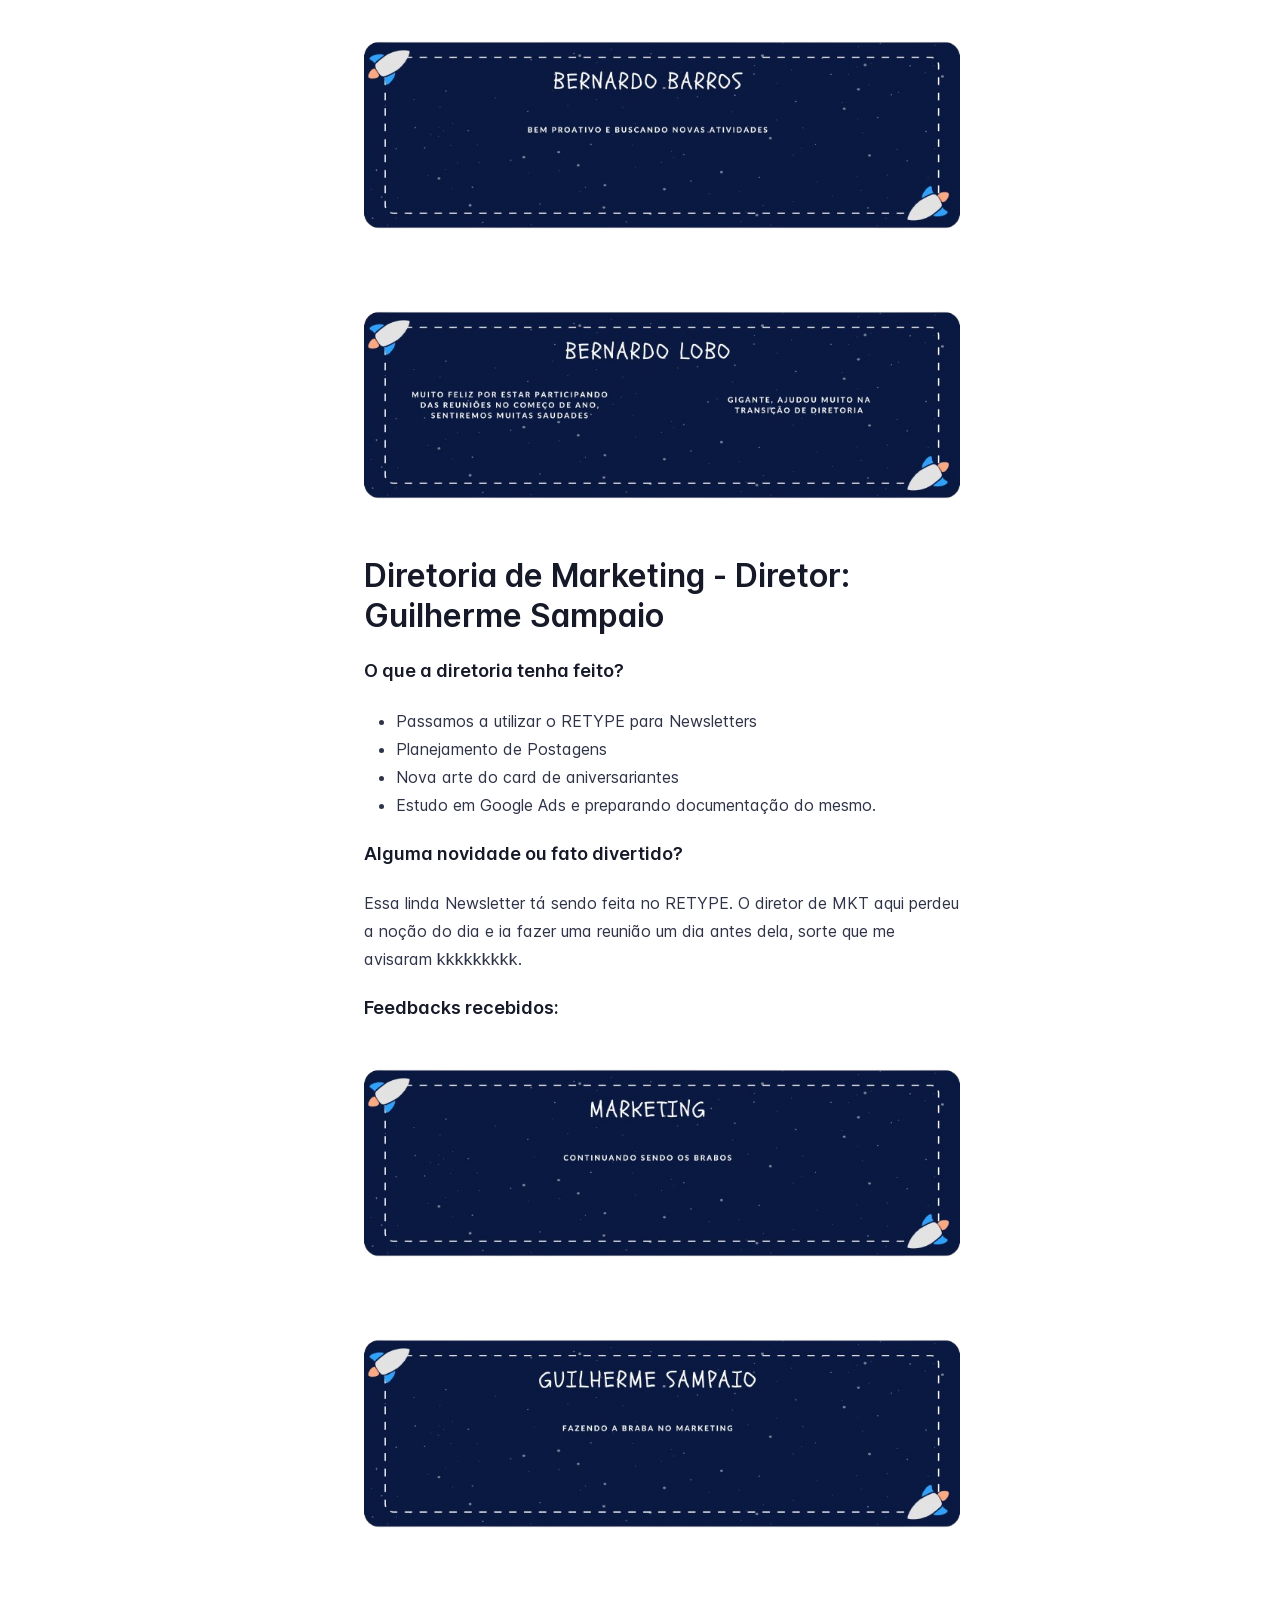
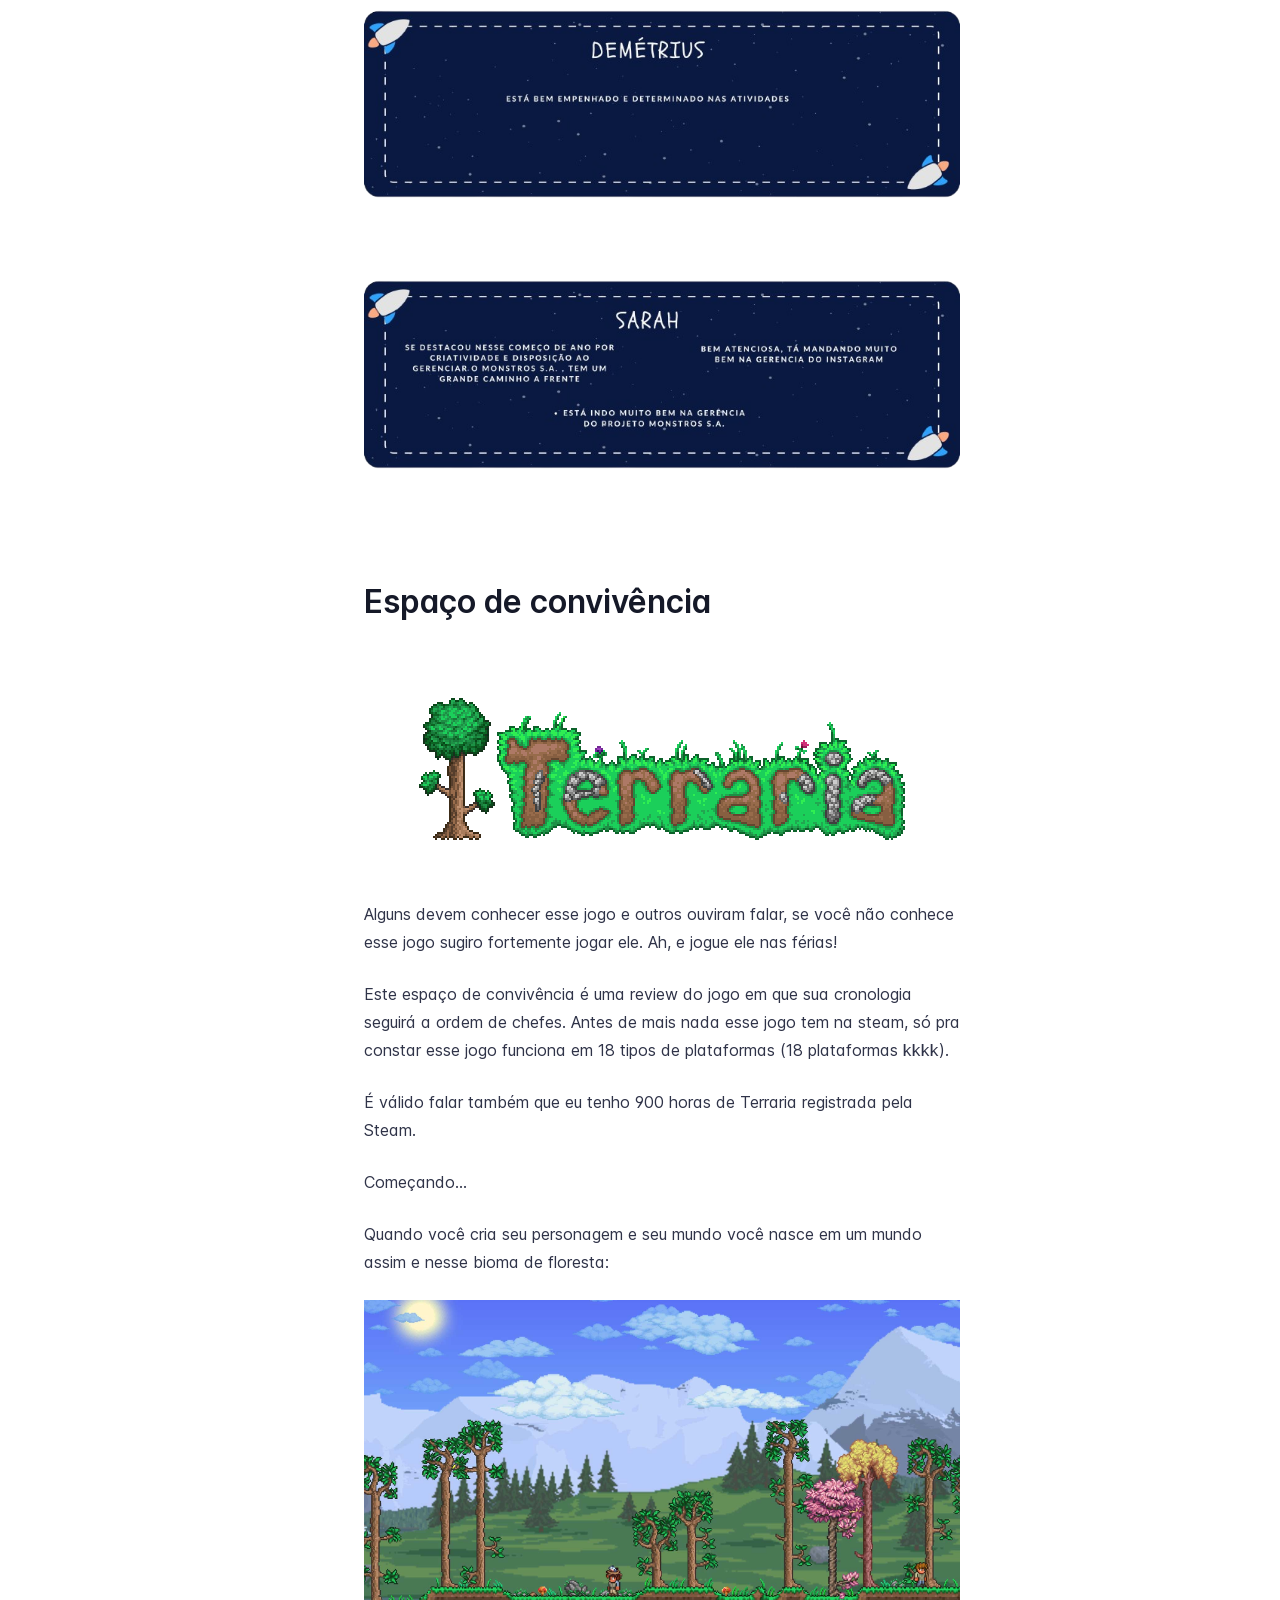
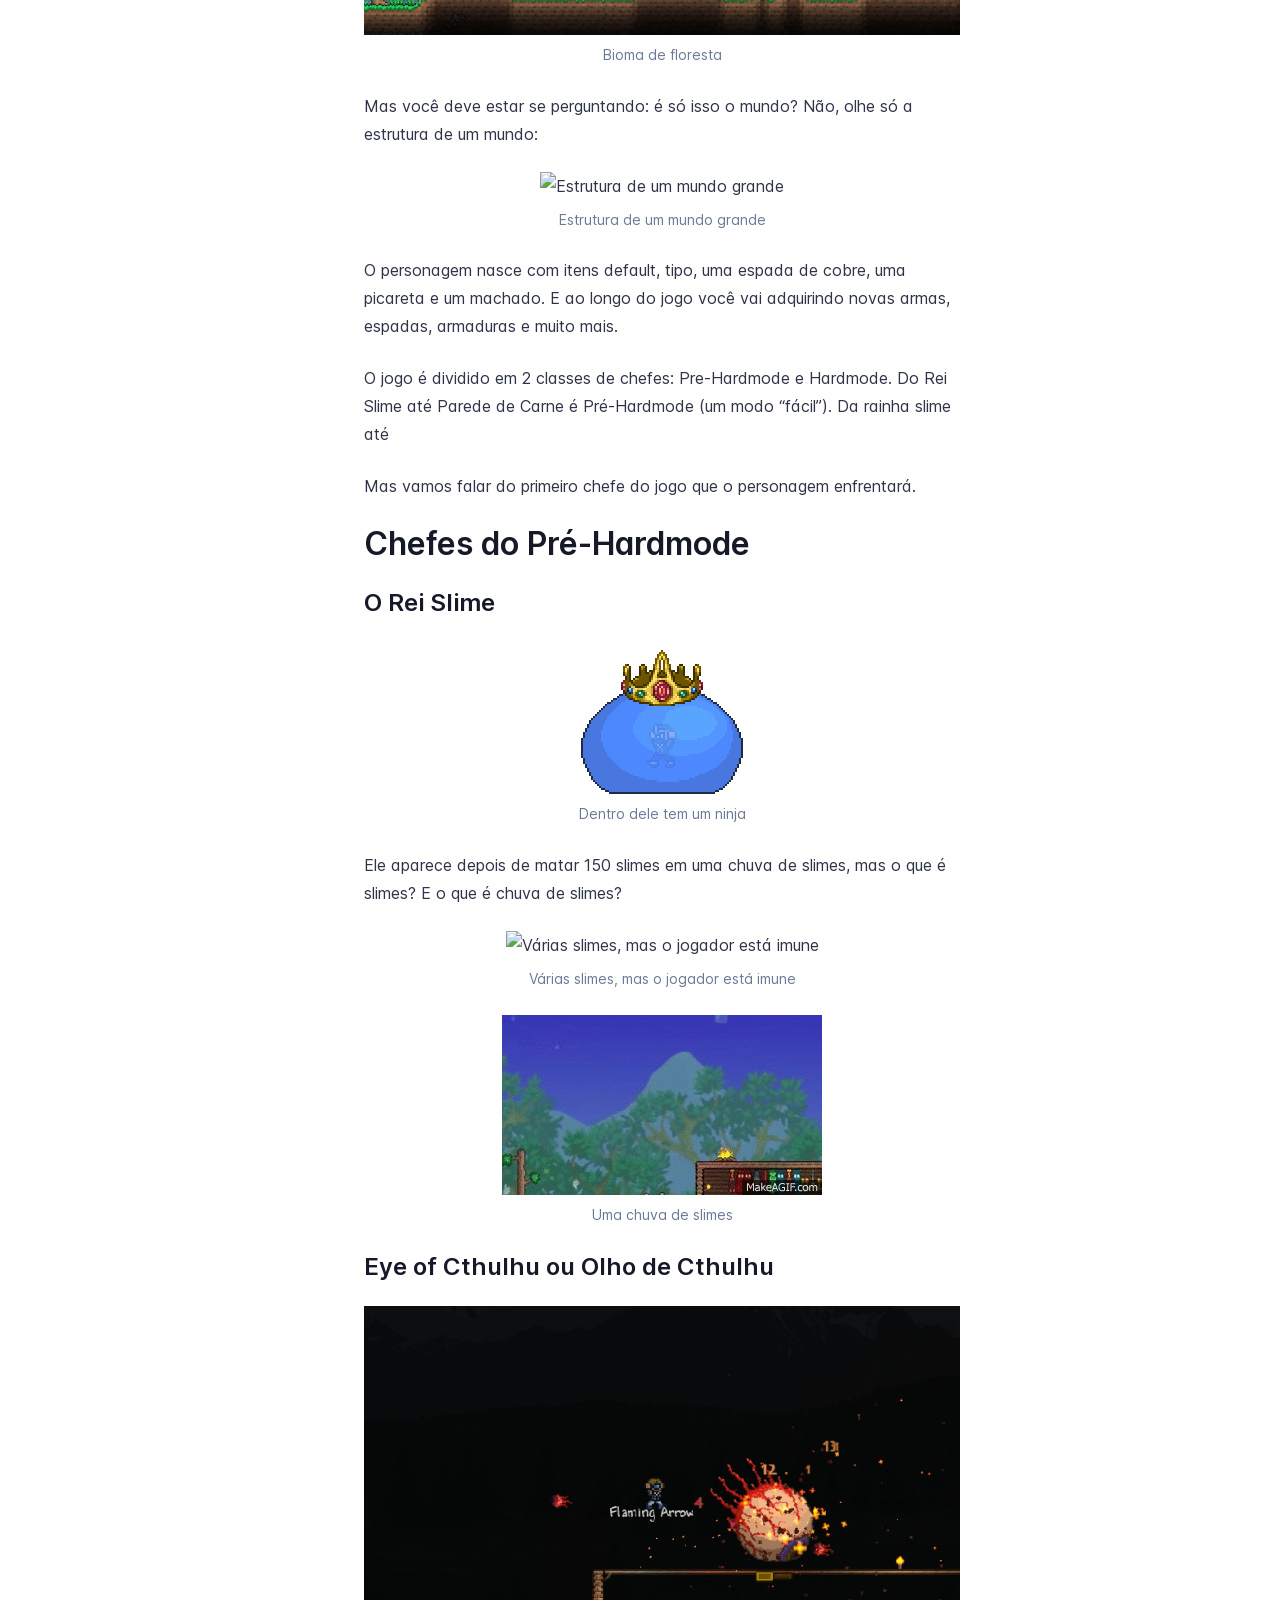
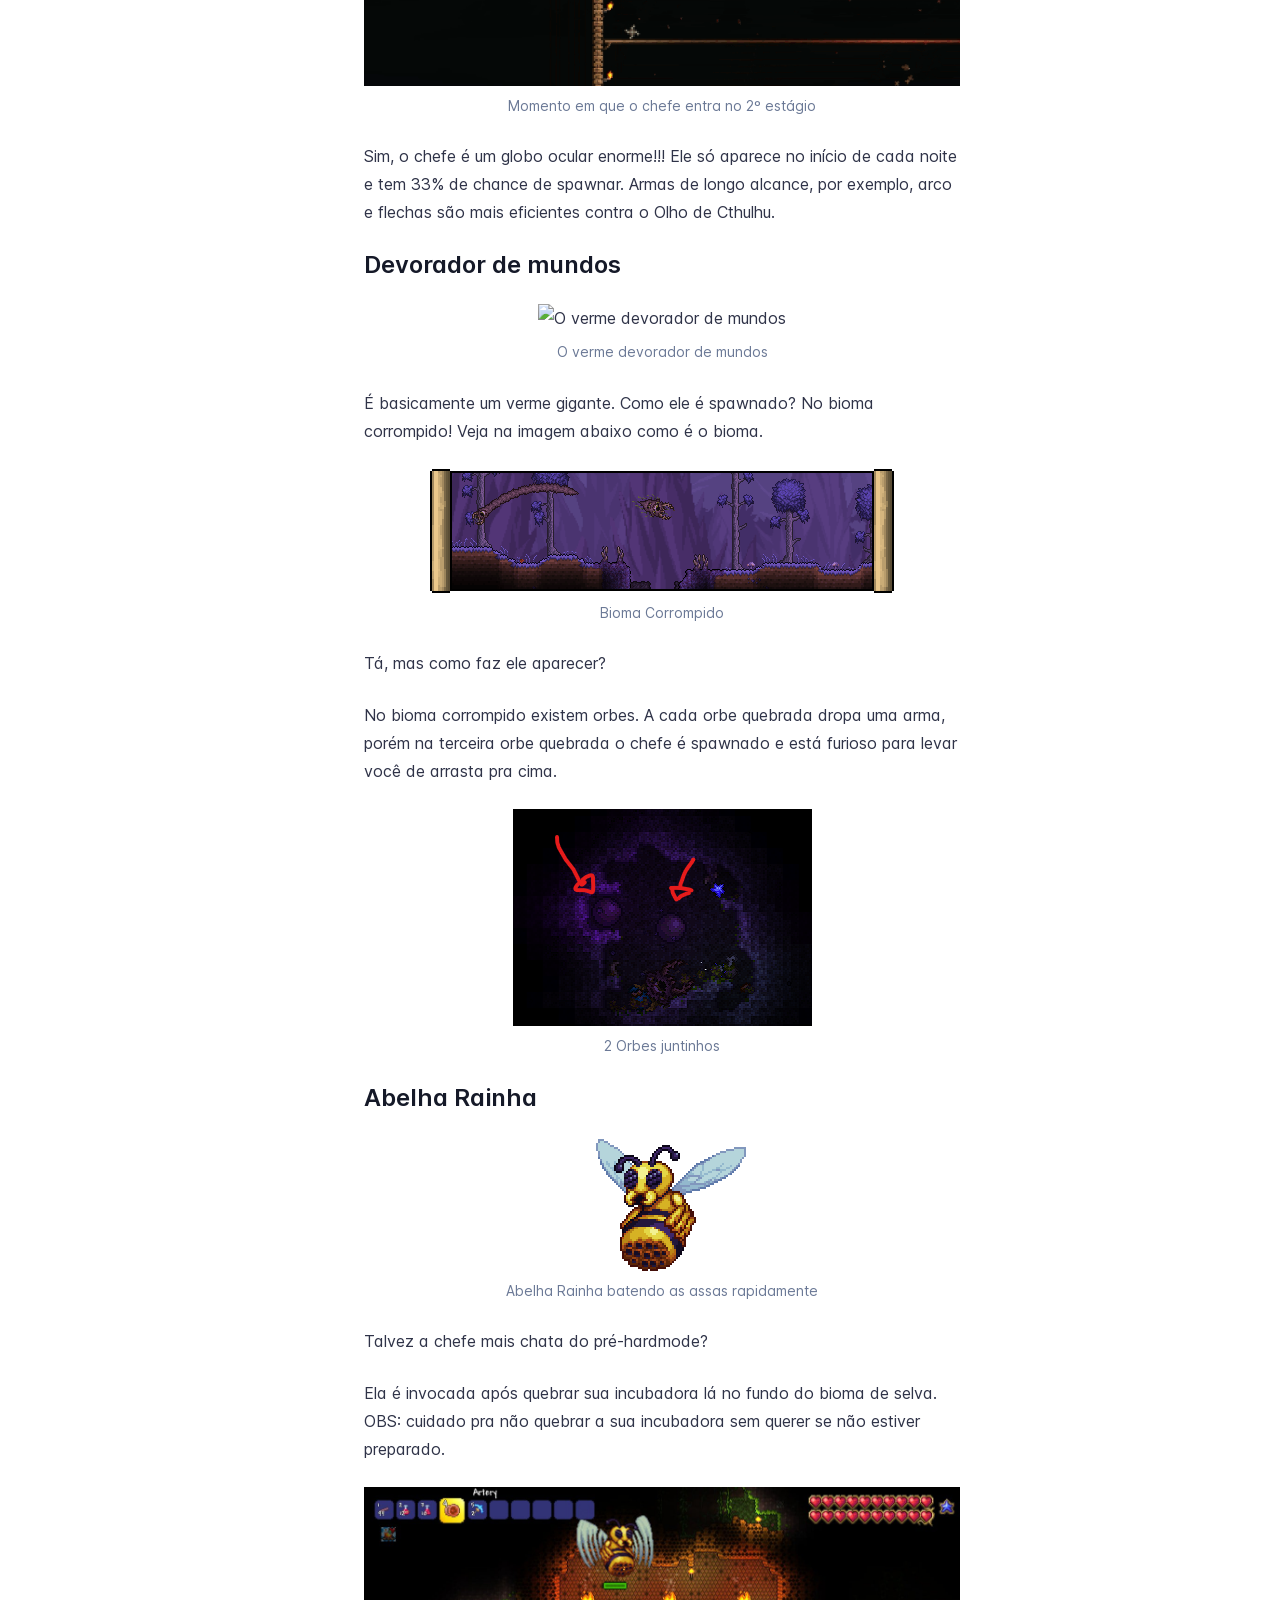
==== commit b5ab9efb: "Refreshes Retype-generated documentation. Process triggered by GuilhermeSams." ====
--- a/2024/1ª-ed-janfev/index.html
+++ b/2024/1ª-ed-janfev/index.html
@@ -3,7 +3,7 @@
 <head>
     <meta charset="UTF-8">
     <meta name="viewport" content="width=device-width,initial-scale=1">
-    <meta name="turbo-cache-control" content="no-cache" data-turbo-track="reload" data-track-token="3.6.0.784408064094">
+    <meta name="turbo-cache-control" content="no-cache" data-turbo-track="reload" data-track-token="3.6.0.784513875022">
 
     <!-- See retype.com -->
     <meta name="generator" content="Retype 3.6.0">
@@ -32,11 +32,11 @@
 
     <script data-cfasync="false">(function () { var el = document.documentElement, m = localStorage.getItem("doc_theme"), wm = window.matchMedia; if (m === "dark" || (!m && wm && wm("(prefers-color-scheme: dark)").matches)) { el.classList.add("dark") } else { el.classList.remove("dark") } })();</script>
 
-    <link href="../../resources/css/retype.css?v=3.6.0.784408064094" rel="stylesheet">
-
-    <script data-cfasync="false" src="../../resources/js/config.js?v=3.6.0.784408064094" data-turbo-eval="false" defer></script>
+    <link href="../../resources/css/retype.css?v=3.6.0.784513875022" rel="stylesheet">
+
+    <script data-cfasync="false" src="../../resources/js/config.js?v=3.6.0.784513875022" data-turbo-eval="false" defer></script>
     <script data-cfasync="false" src="../../resources/js/retype.js?v=3.6.0" data-turbo-eval="false" defer></script>
-    <script id="lunr-js" data-cfasync="false" src="../../resources/js/lunr.js?v=3.6.0.784408064094" data-turbo-eval="false" defer></script>
+    <script id="lunr-js" data-cfasync="false" src="../../resources/js/lunr.js?v=3.6.0.784513875022" data-turbo-eval="false" defer></script>
 </head>
 <body>
     <div id="docs-app" class="relative text-base antialiased text-gray-700 bg-white font-body dark:bg-dark-850 dark:text-dark-300">
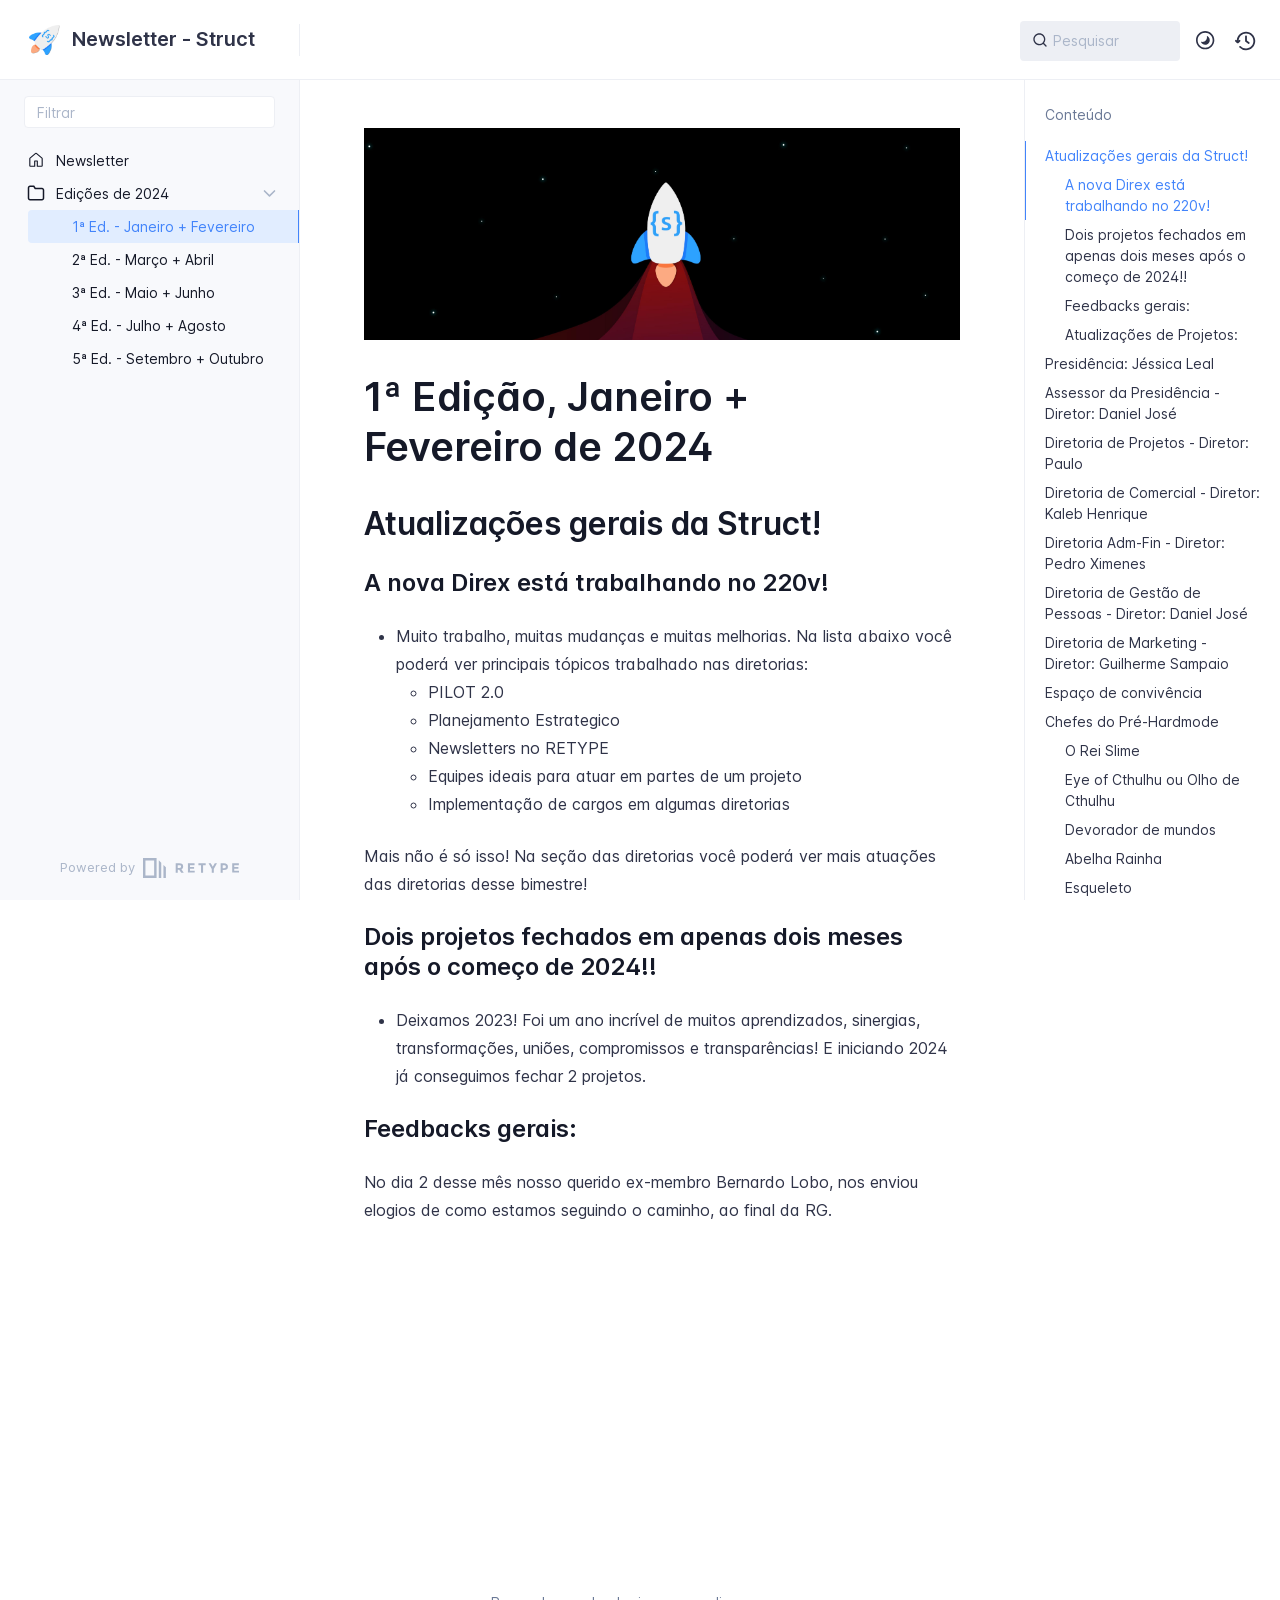
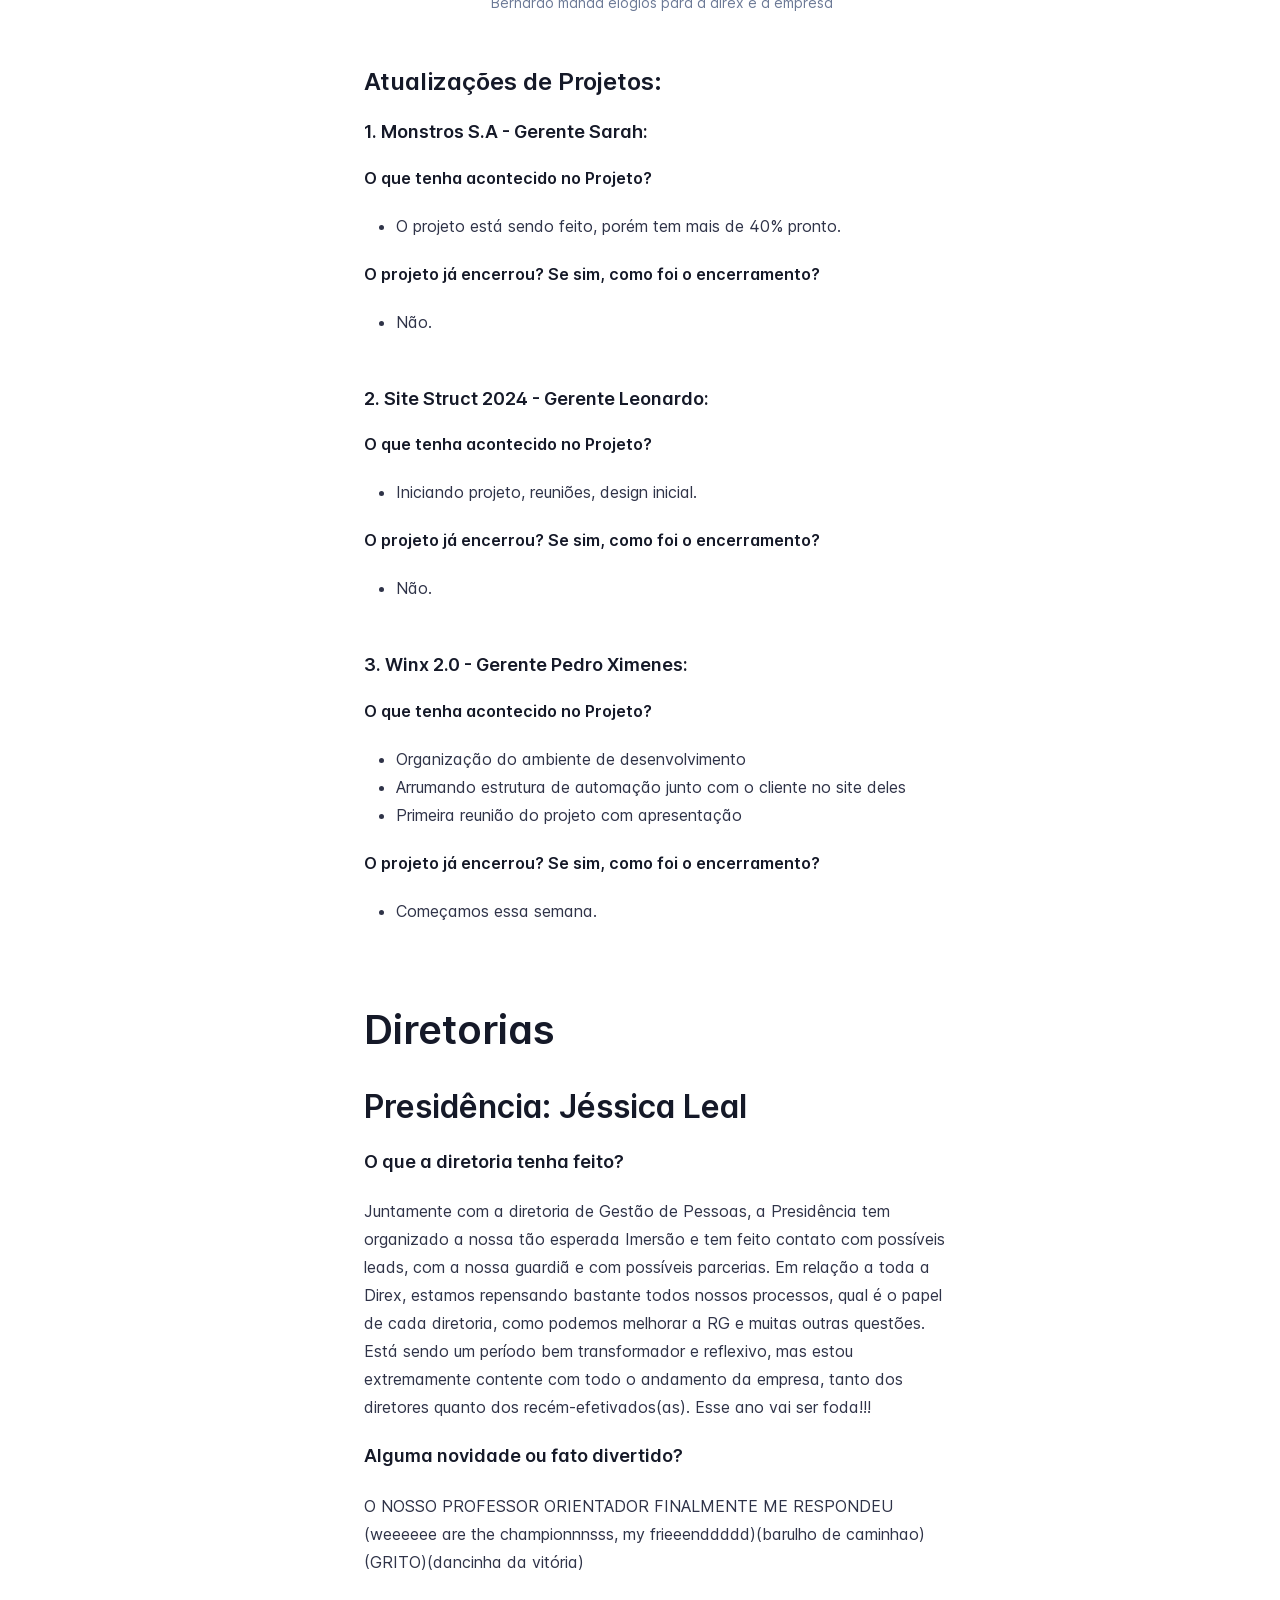
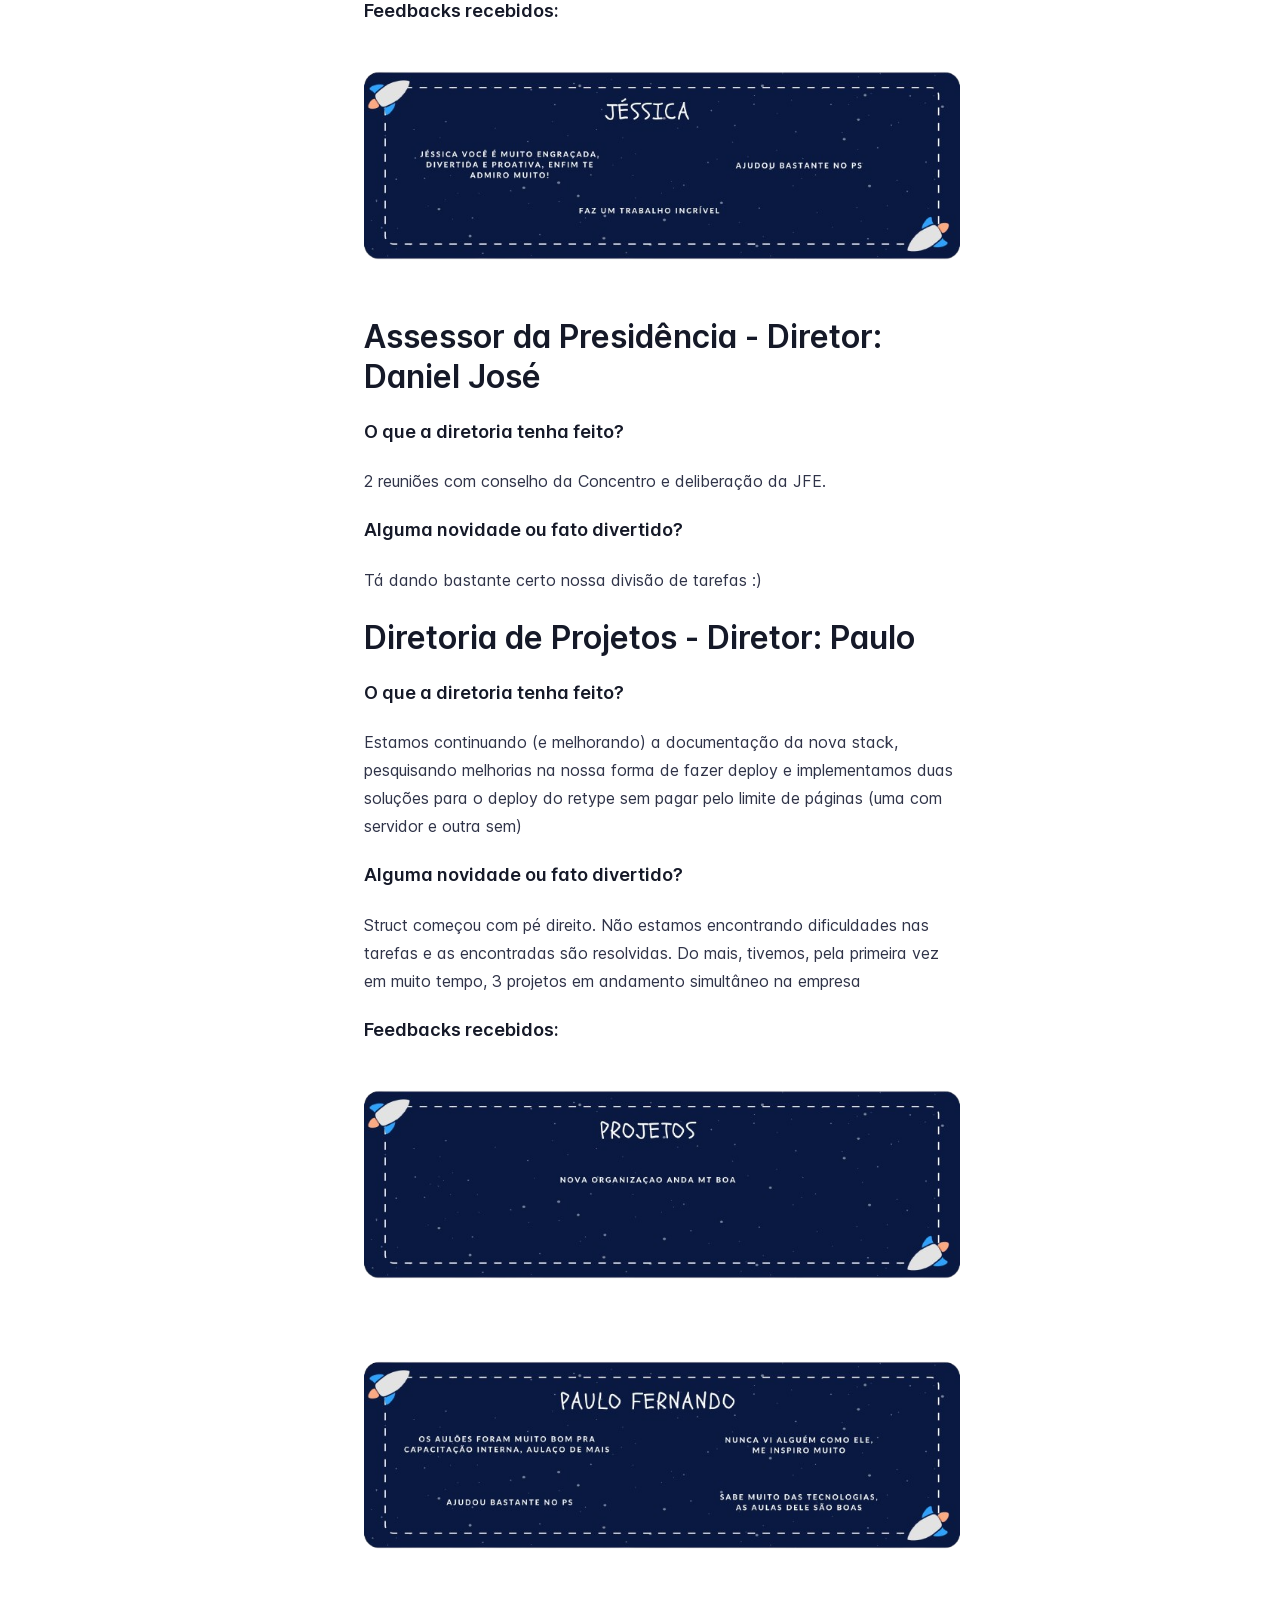
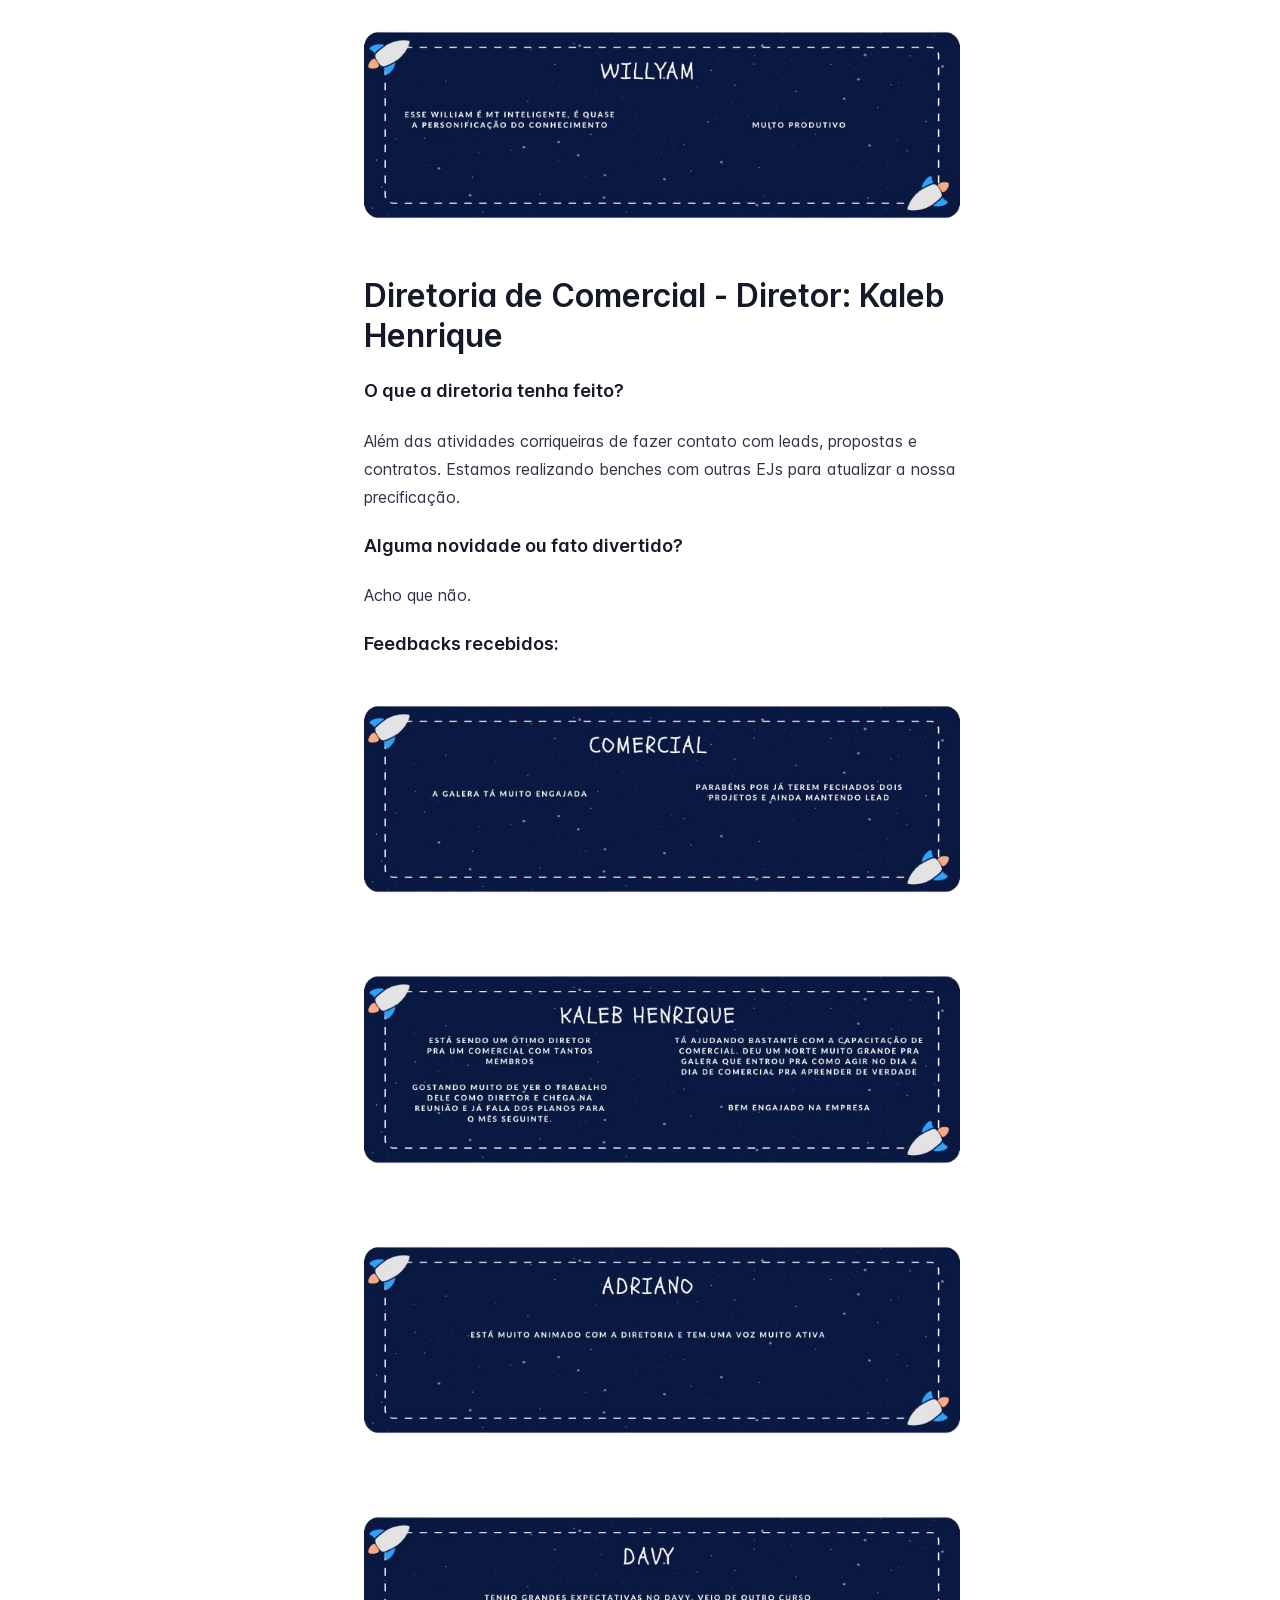
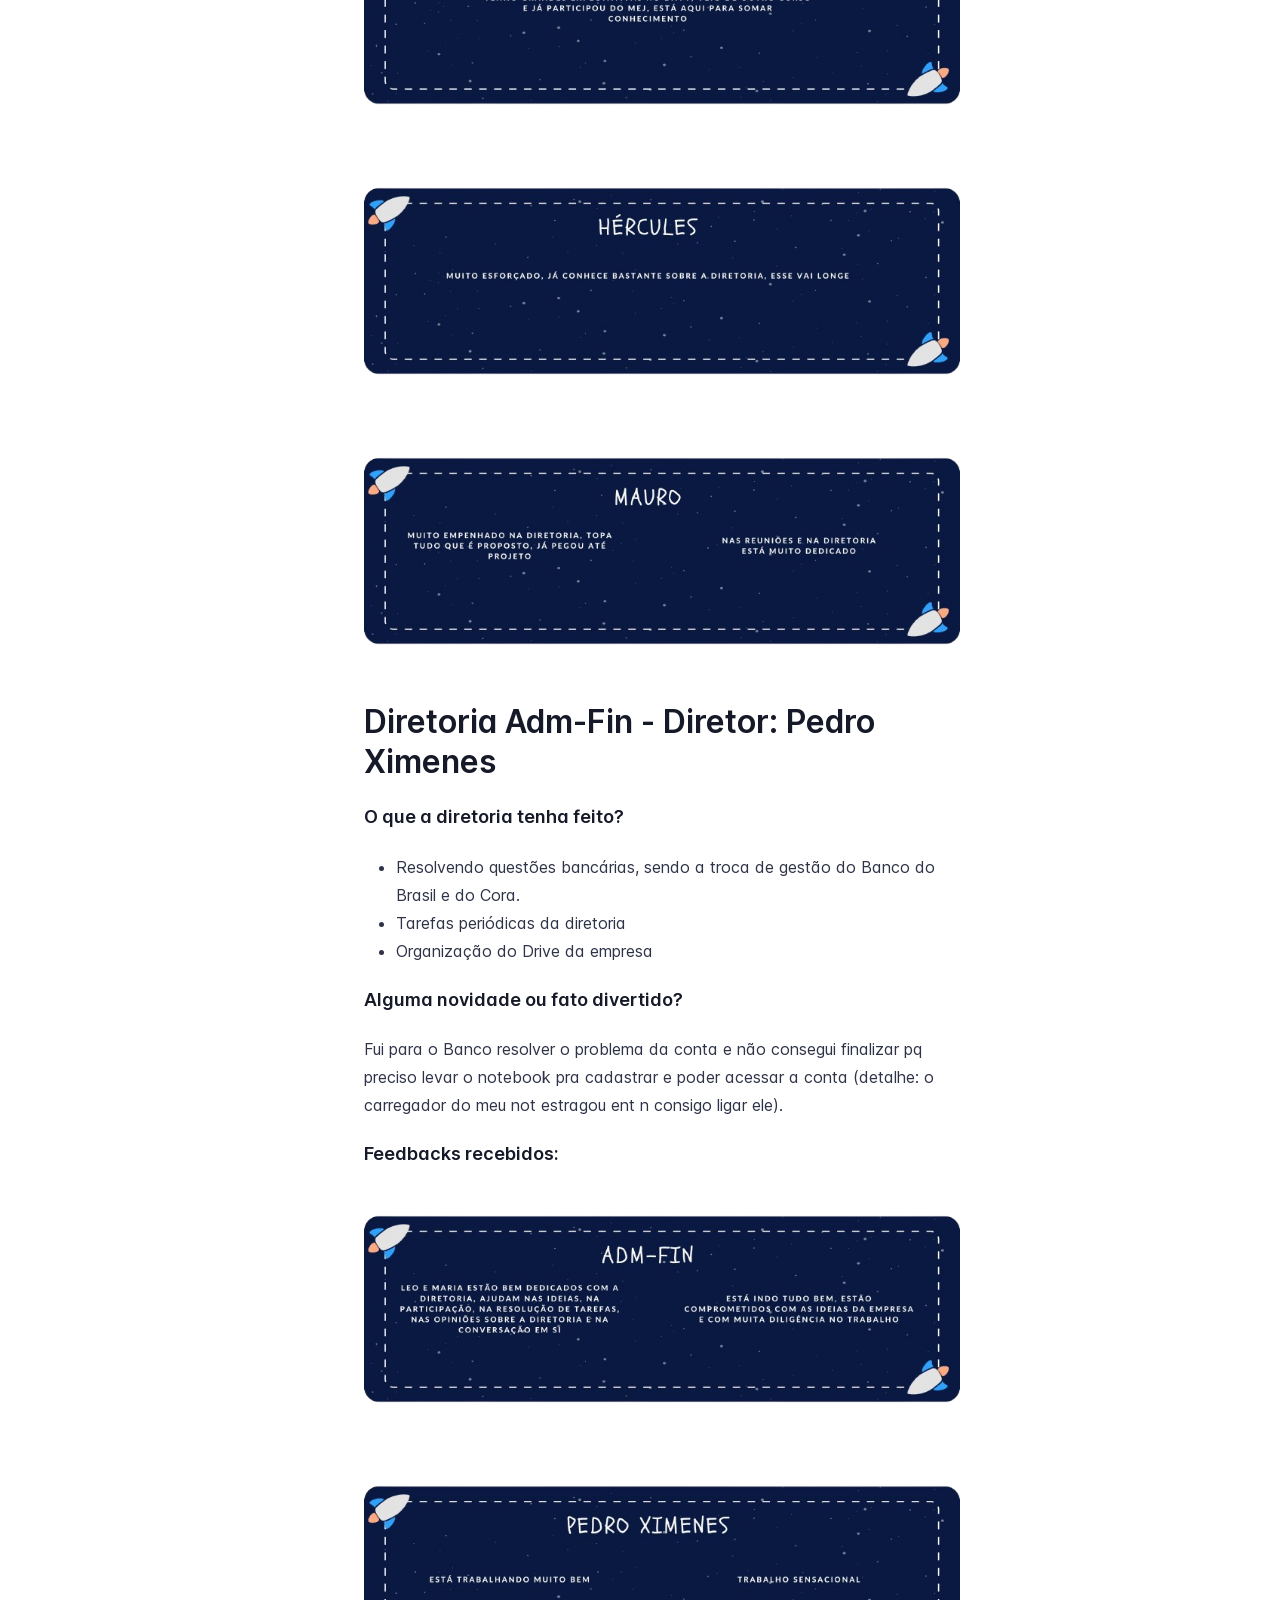
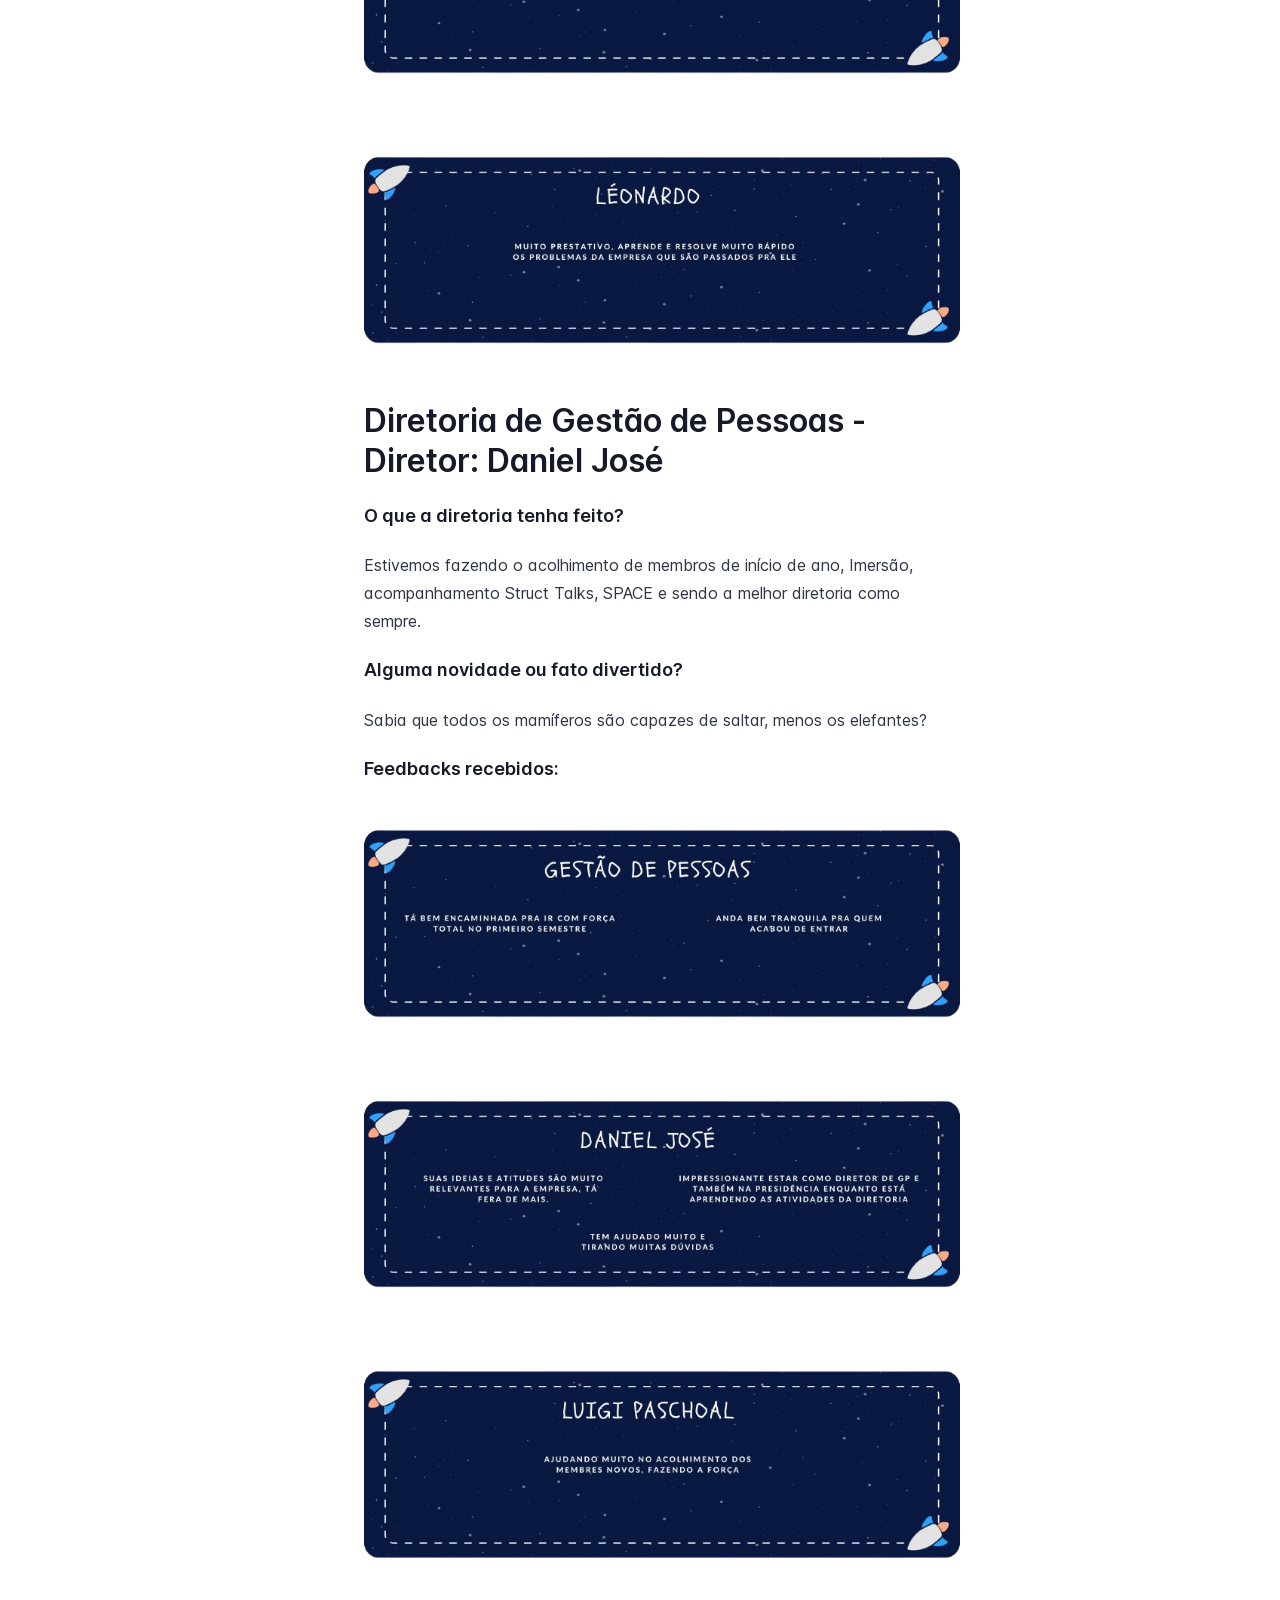
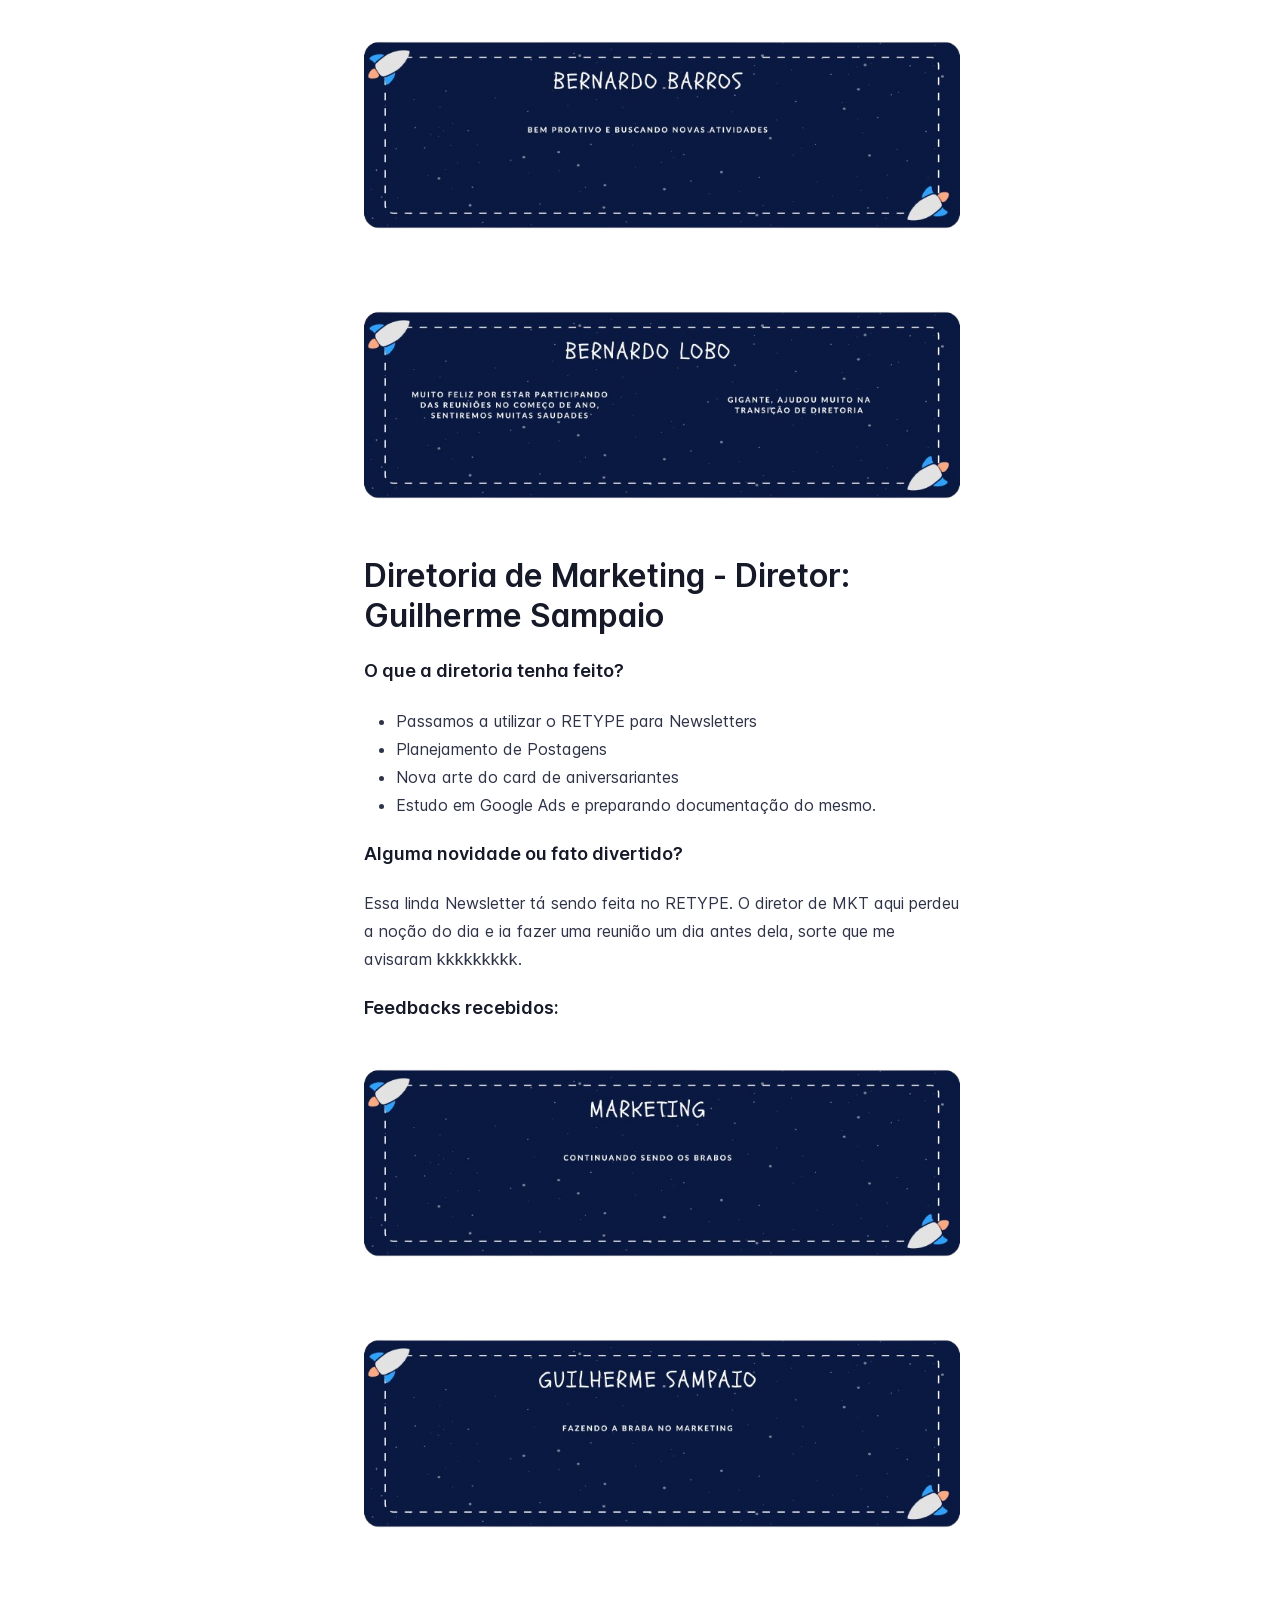
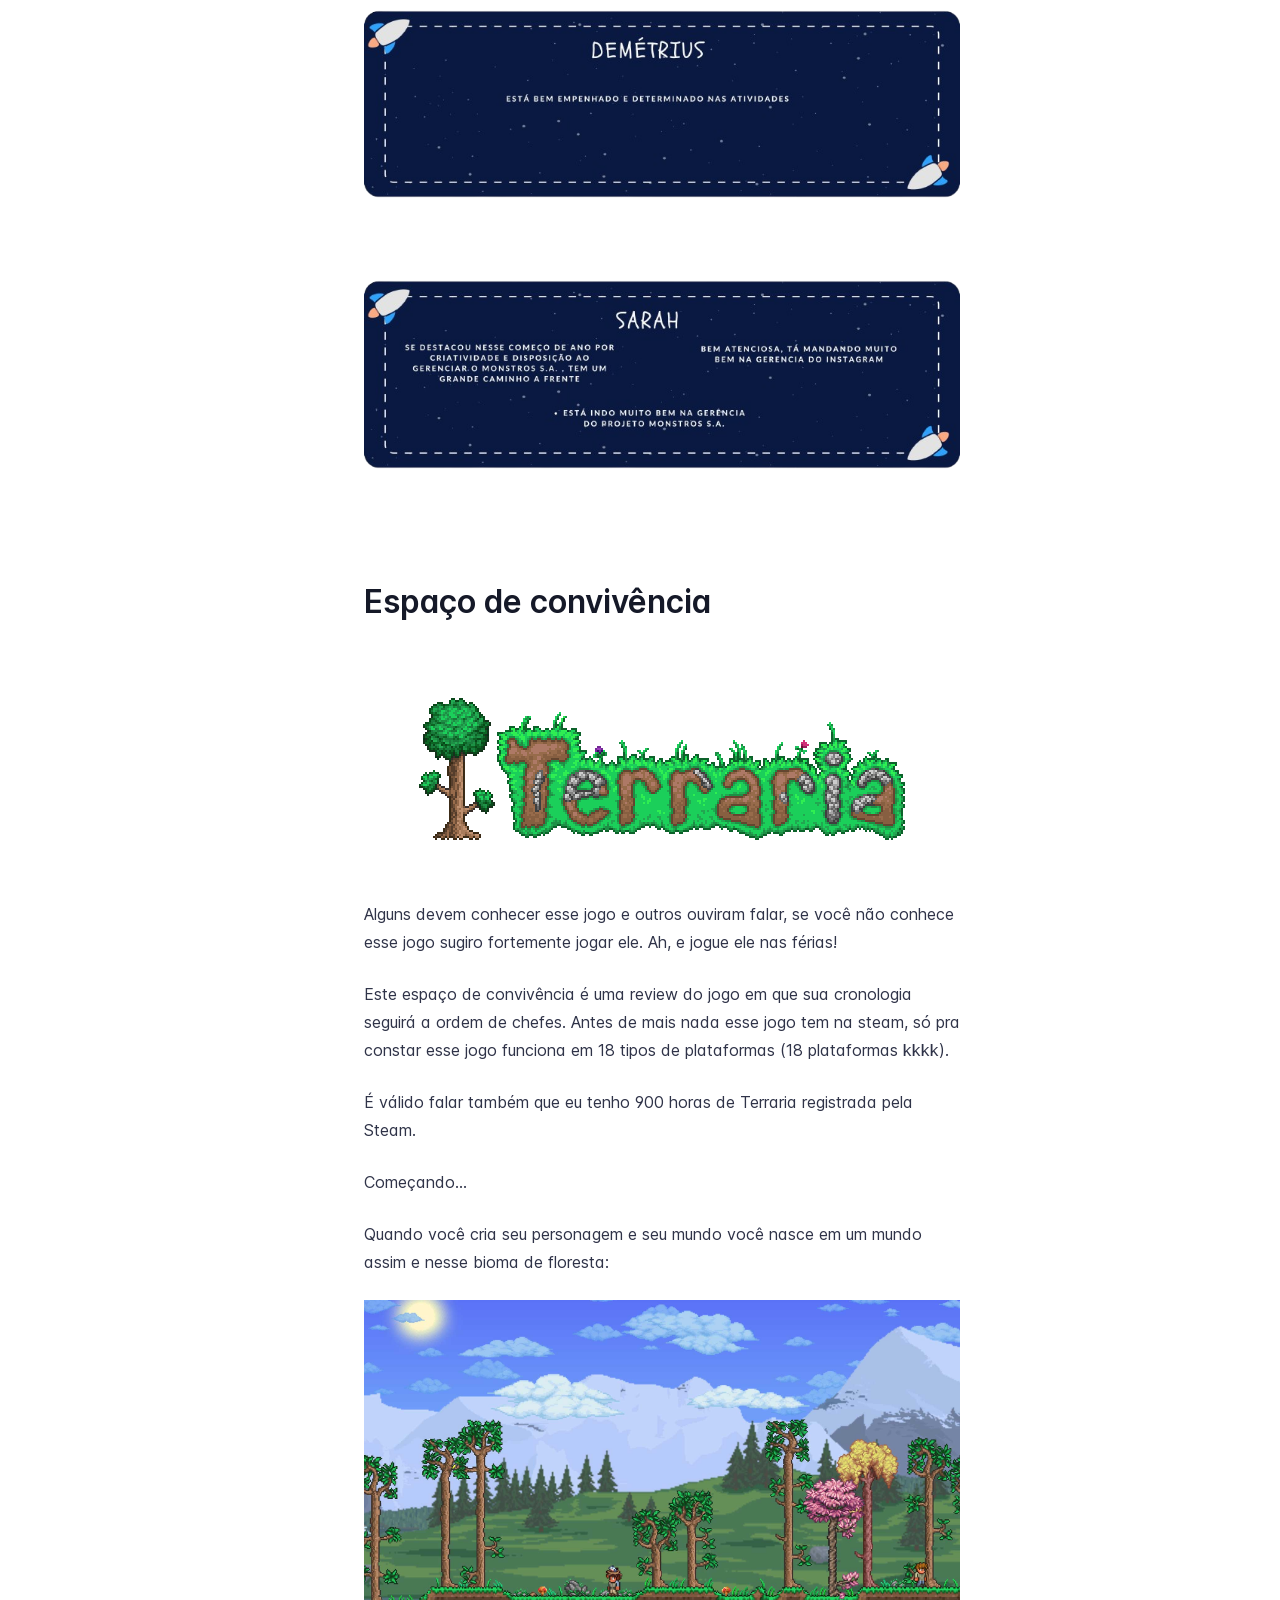
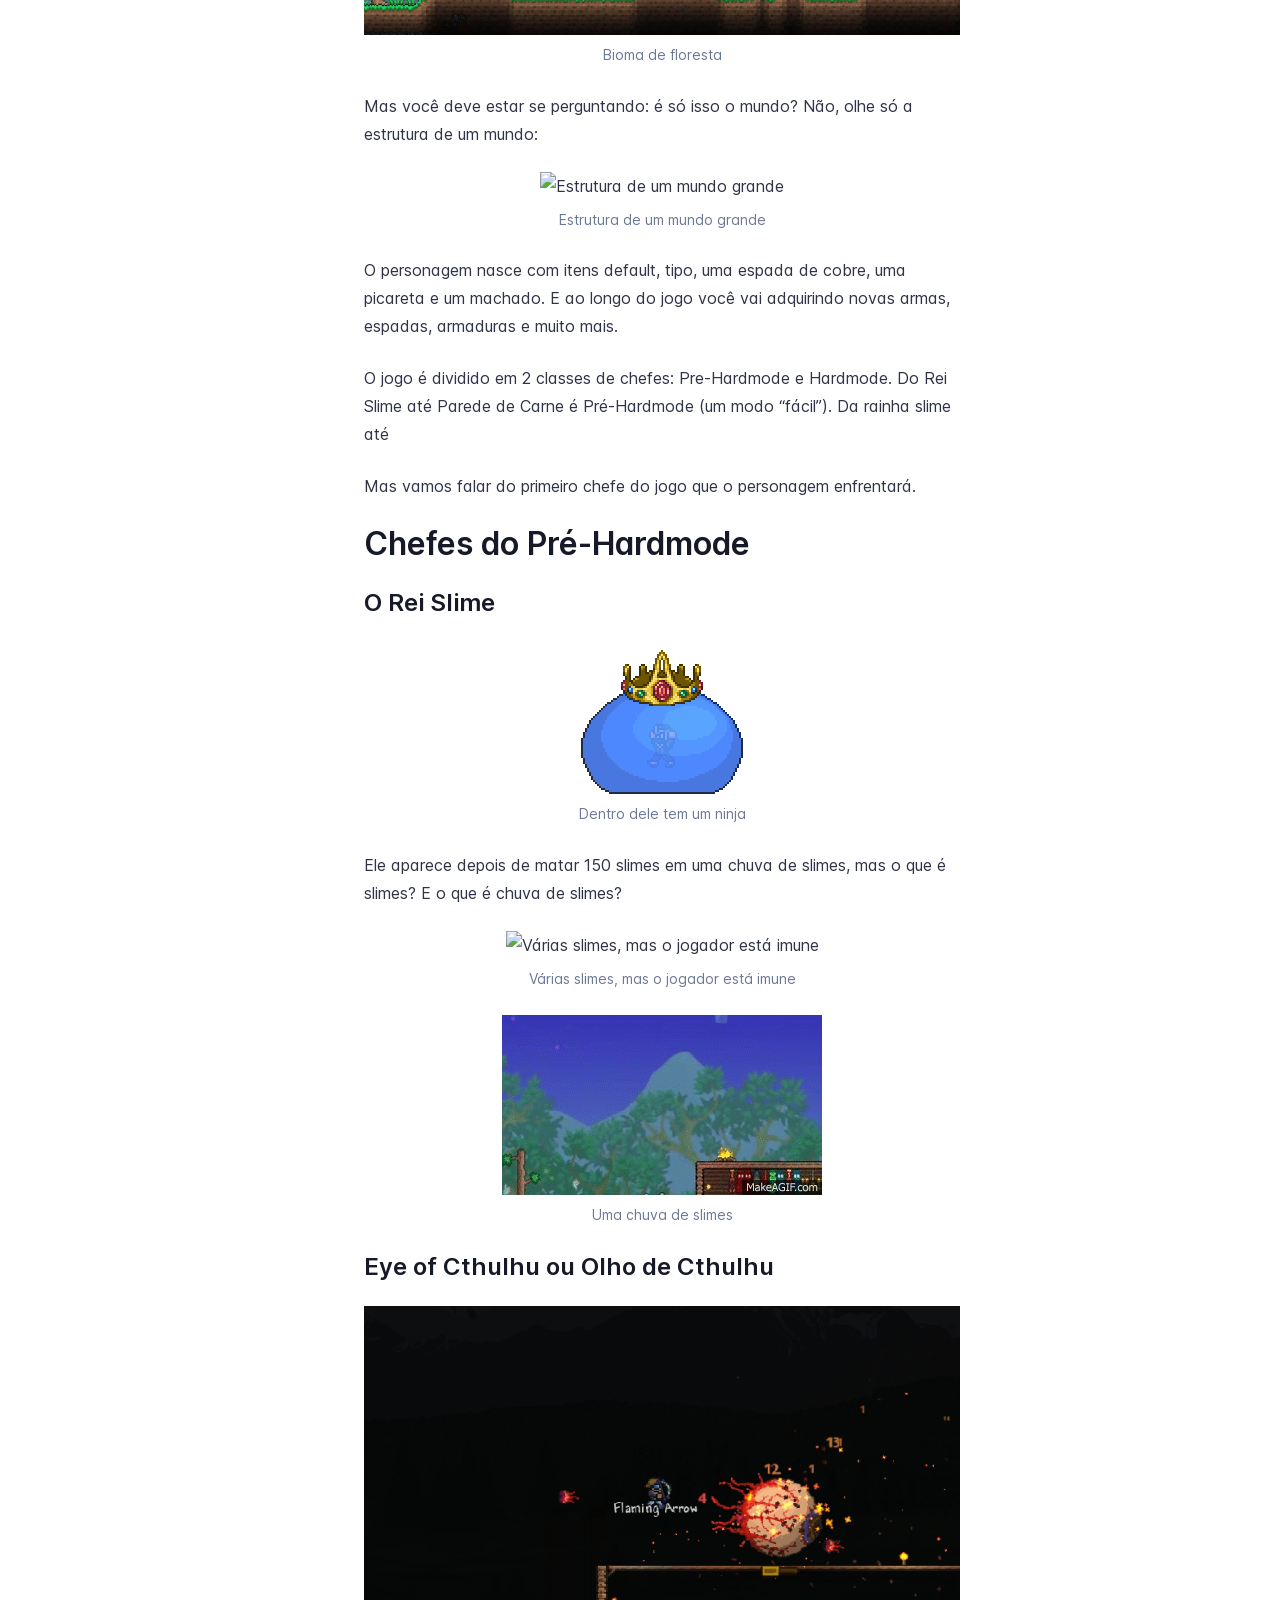
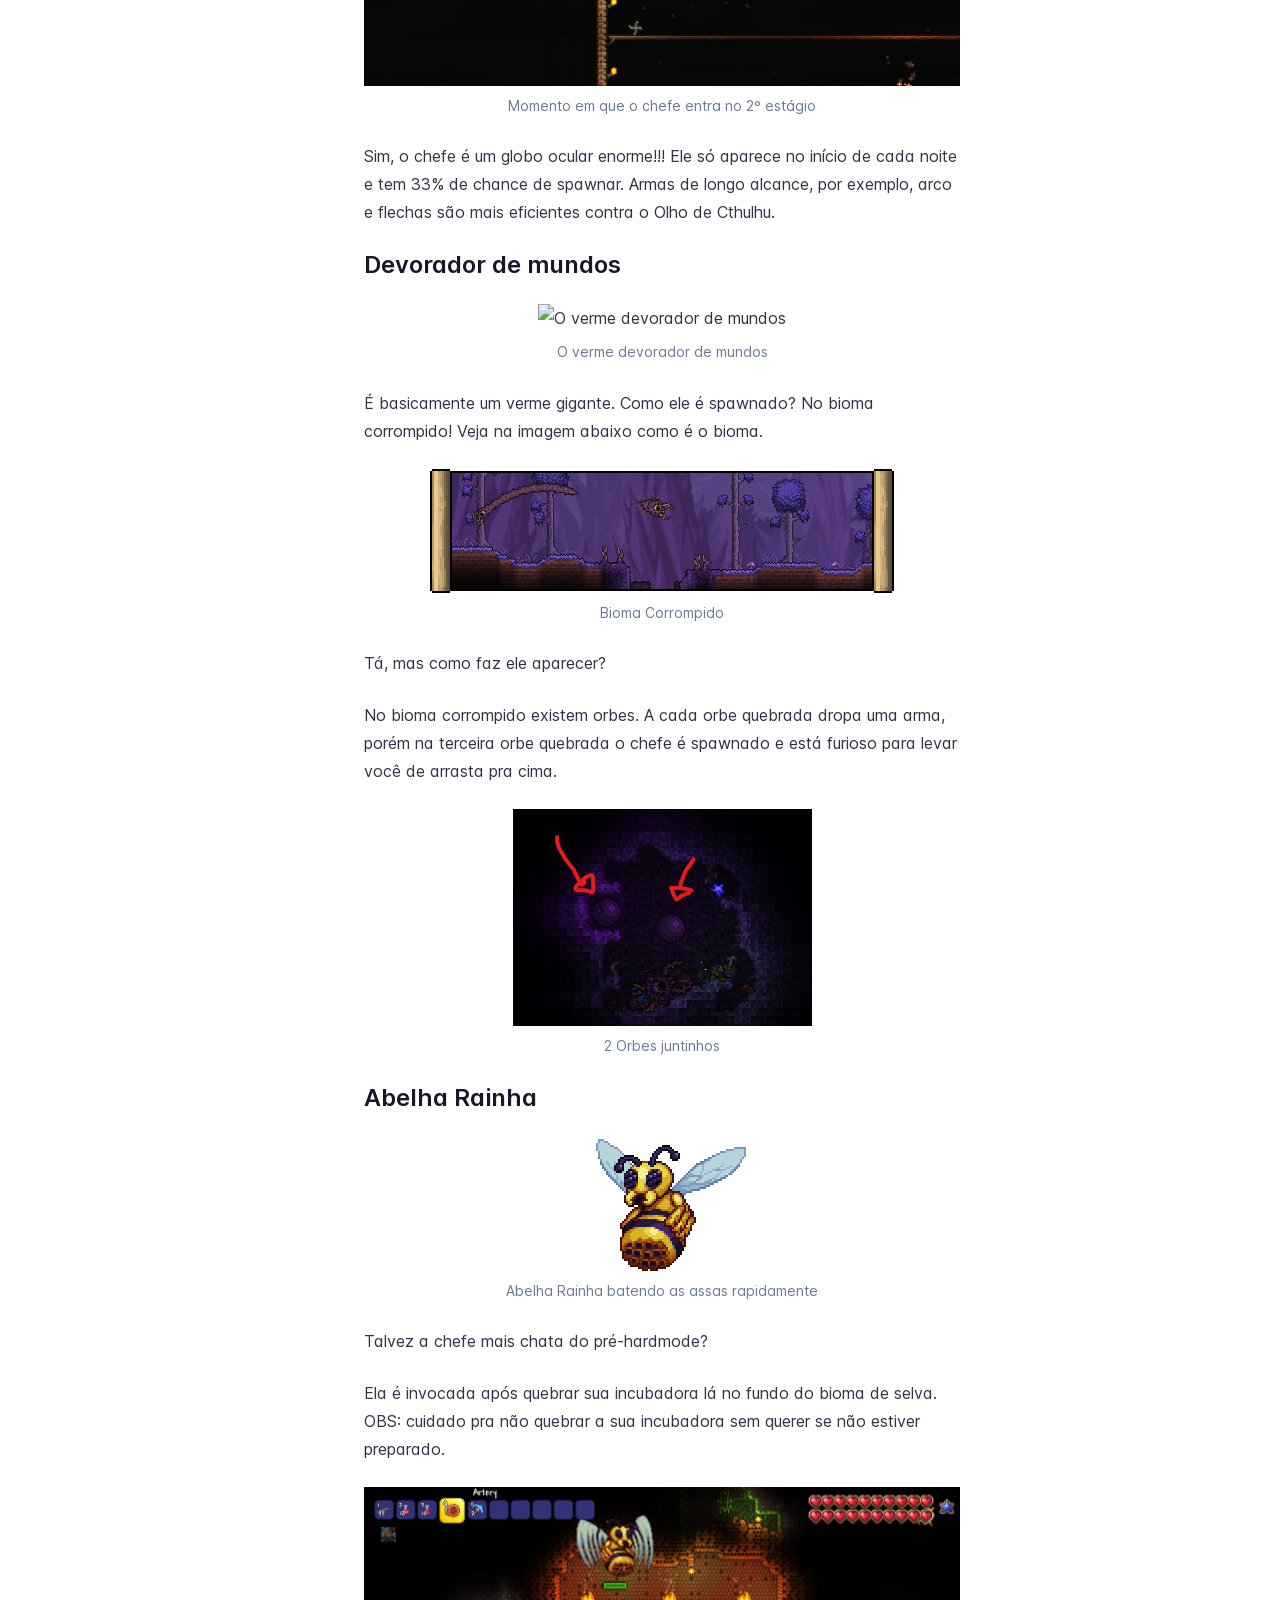
==== commit d373b915: "Refreshes Retype-generated documentation. Process triggered by GuilhermeSams." ====
--- a/2024/1ª-ed-janfev/index.html
+++ b/2024/1ª-ed-janfev/index.html
@@ -3,7 +3,7 @@
 <head>
     <meta charset="UTF-8">
     <meta name="viewport" content="width=device-width,initial-scale=1">
-    <meta name="turbo-cache-control" content="no-cache" data-turbo-track="reload" data-track-token="3.6.0.784513875022">
+    <meta name="turbo-cache-control" content="no-cache" data-turbo-track="reload" data-track-token="3.6.0.784515137245">
 
     <!-- See retype.com -->
     <meta name="generator" content="Retype 3.6.0">
@@ -32,11 +32,11 @@
 
     <script data-cfasync="false">(function () { var el = document.documentElement, m = localStorage.getItem("doc_theme"), wm = window.matchMedia; if (m === "dark" || (!m && wm && wm("(prefers-color-scheme: dark)").matches)) { el.classList.add("dark") } else { el.classList.remove("dark") } })();</script>
 
-    <link href="../../resources/css/retype.css?v=3.6.0.784513875022" rel="stylesheet">
-
-    <script data-cfasync="false" src="../../resources/js/config.js?v=3.6.0.784513875022" data-turbo-eval="false" defer></script>
+    <link href="../../resources/css/retype.css?v=3.6.0.784515137245" rel="stylesheet">
+
+    <script data-cfasync="false" src="../../resources/js/config.js?v=3.6.0.784515137245" data-turbo-eval="false" defer></script>
     <script data-cfasync="false" src="../../resources/js/retype.js?v=3.6.0" data-turbo-eval="false" defer></script>
-    <script id="lunr-js" data-cfasync="false" src="../../resources/js/lunr.js?v=3.6.0.784513875022" data-turbo-eval="false" defer></script>
+    <script id="lunr-js" data-cfasync="false" src="../../resources/js/lunr.js?v=3.6.0.784515137245" data-turbo-eval="false" defer></script>
 </head>
 <body>
     <div id="docs-app" class="relative text-base antialiased text-gray-700 bg-white font-body dark:bg-dark-850 dark:text-dark-300">
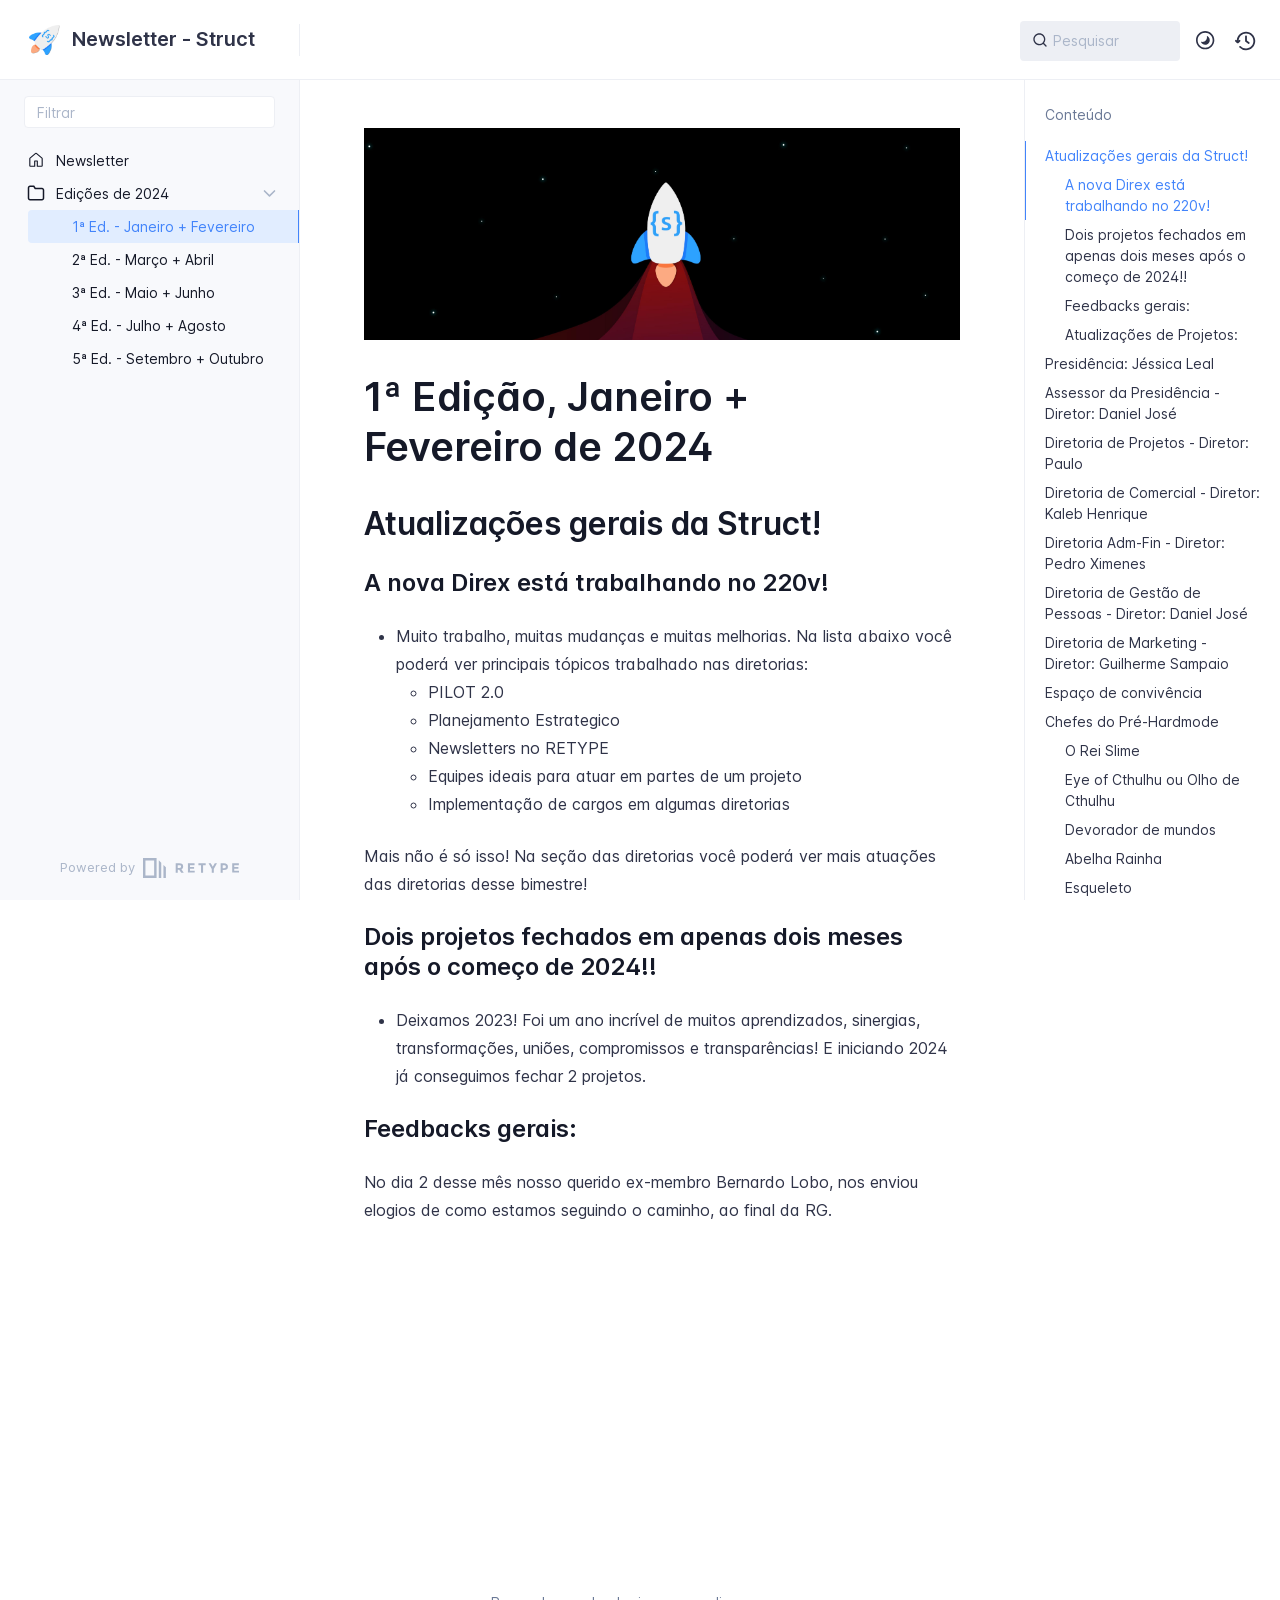
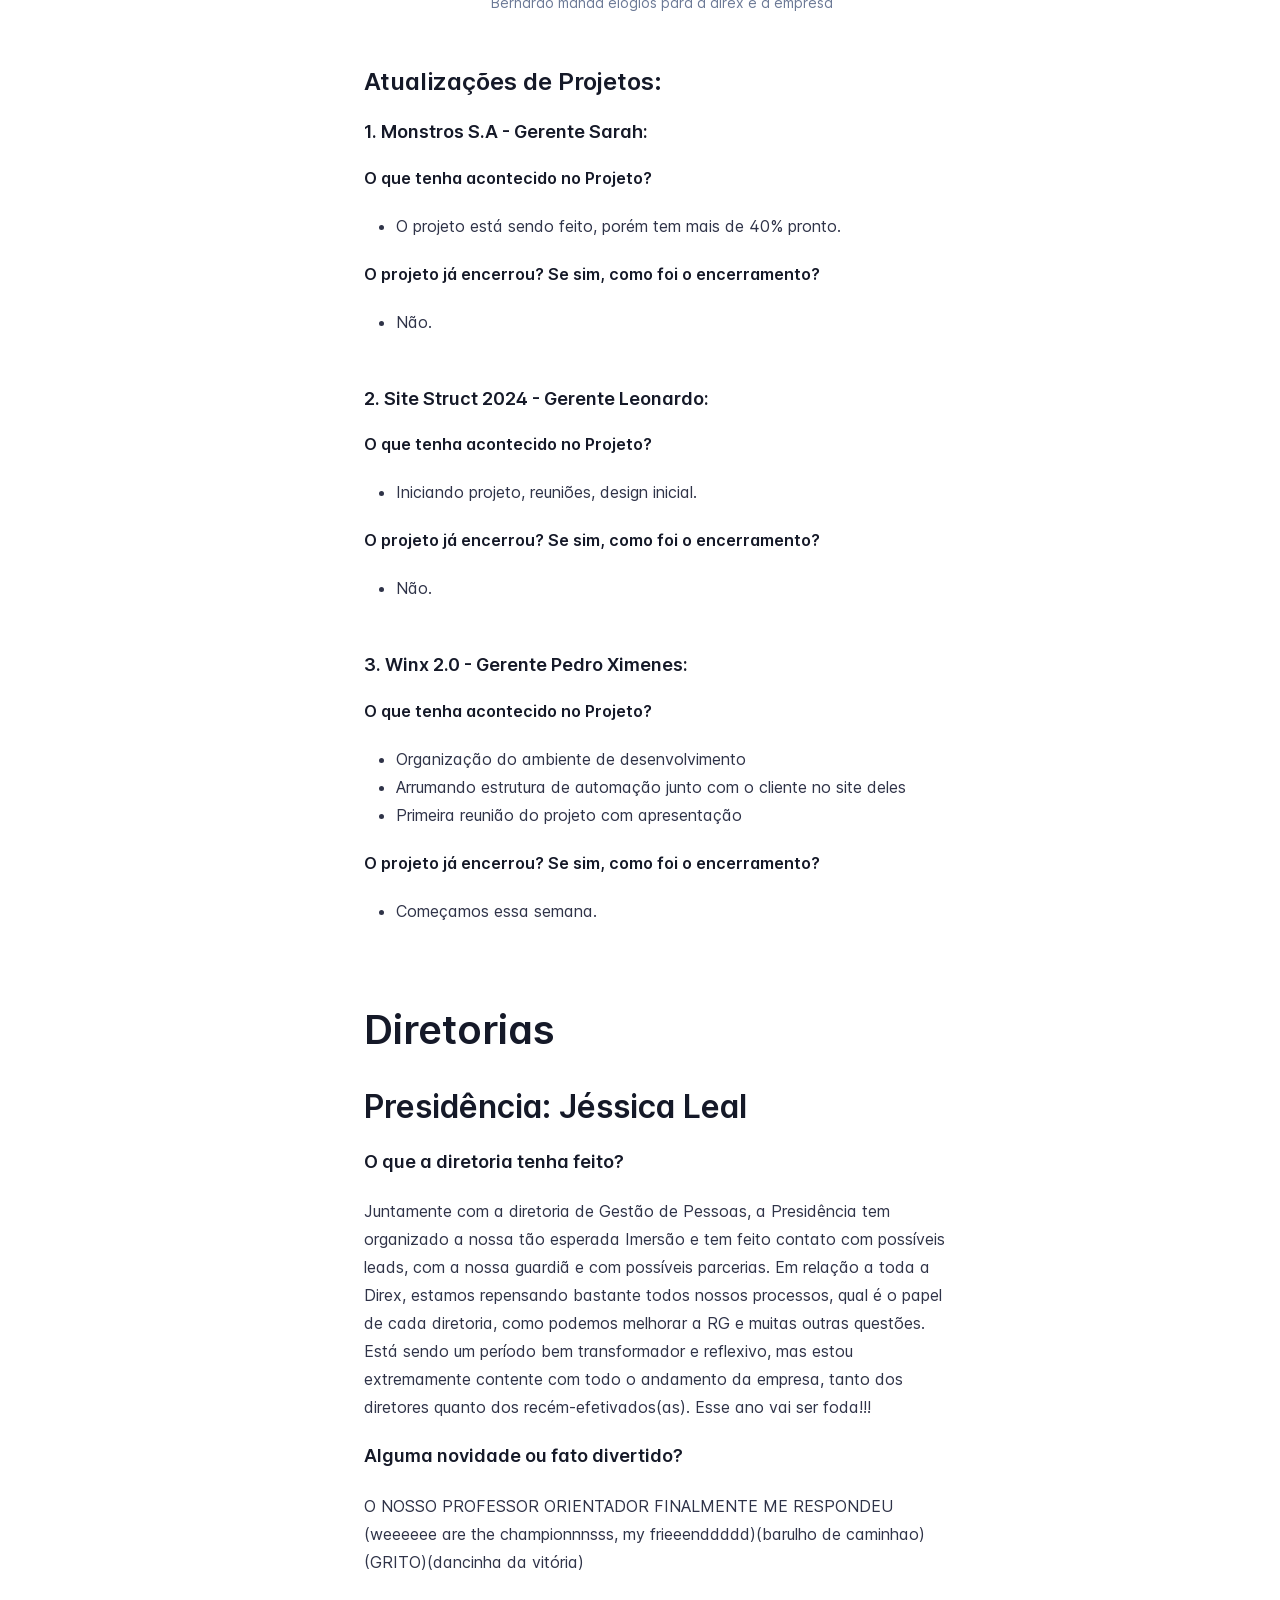
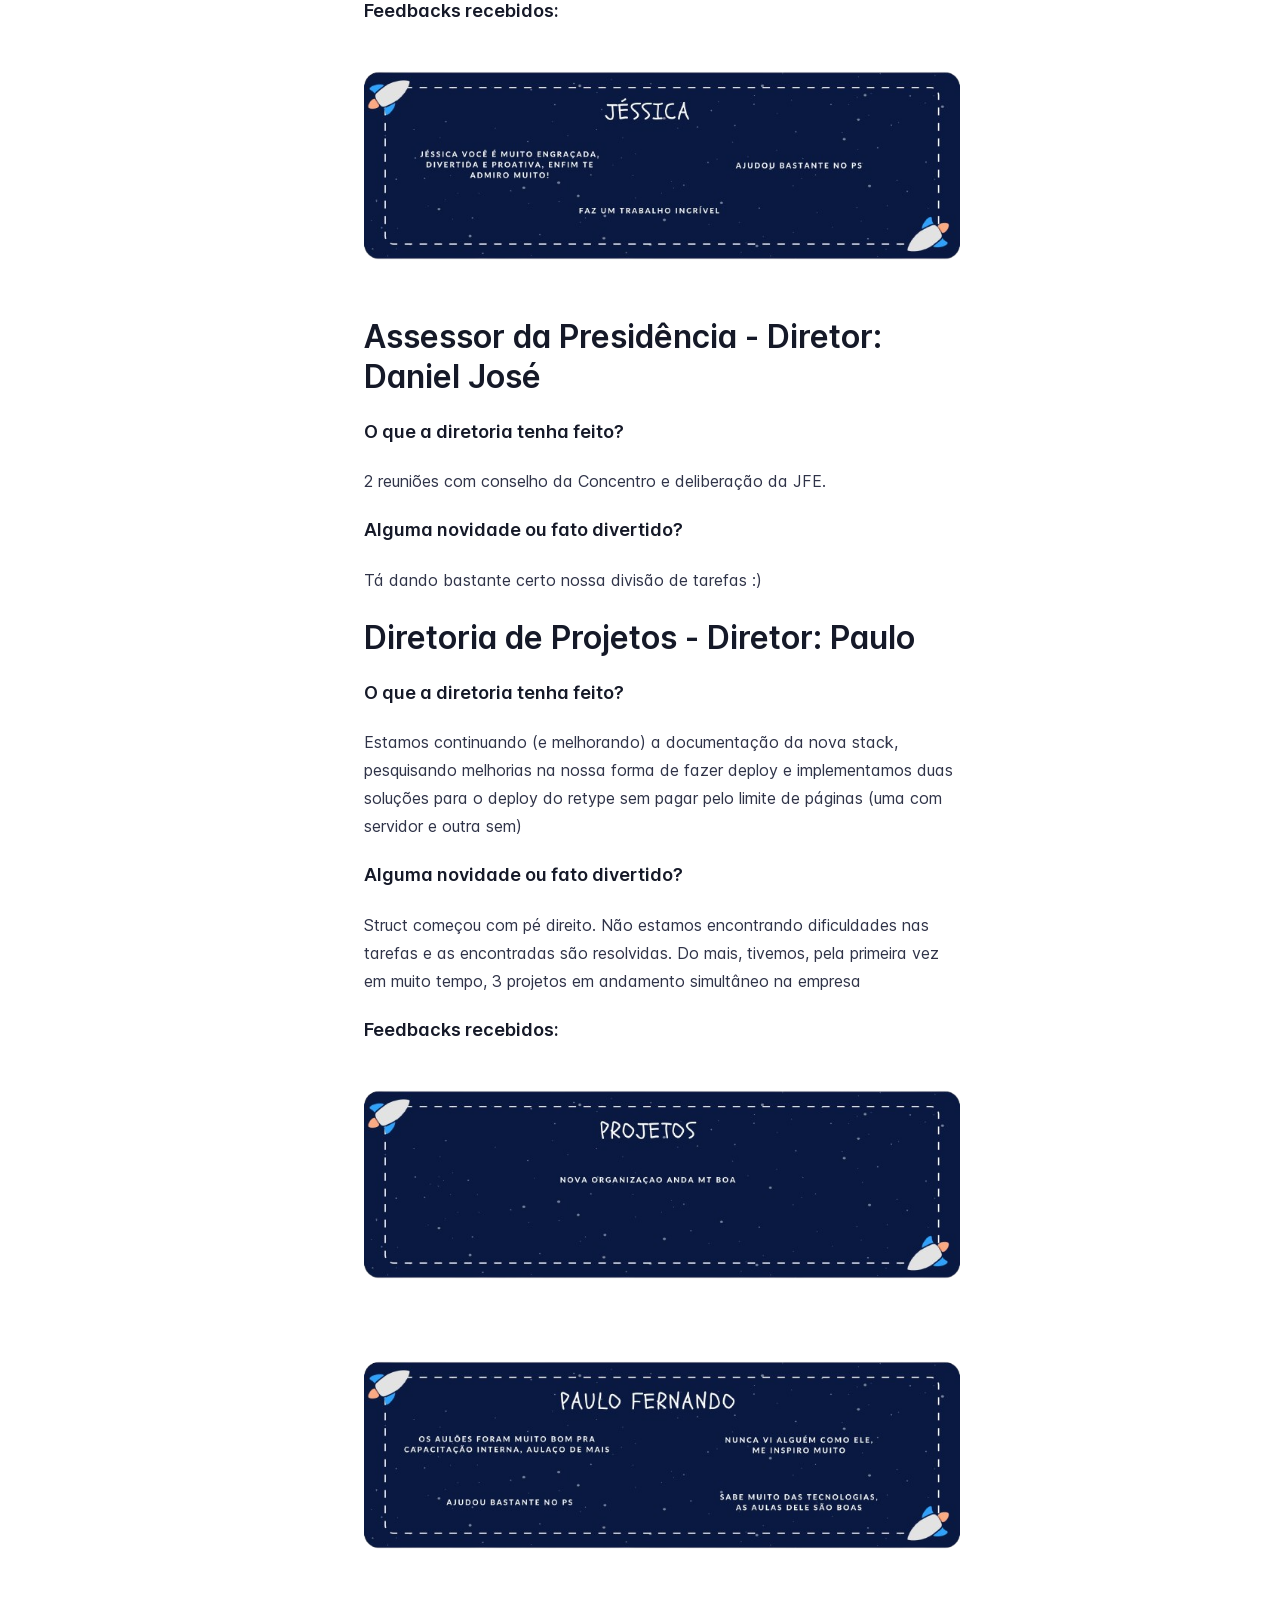
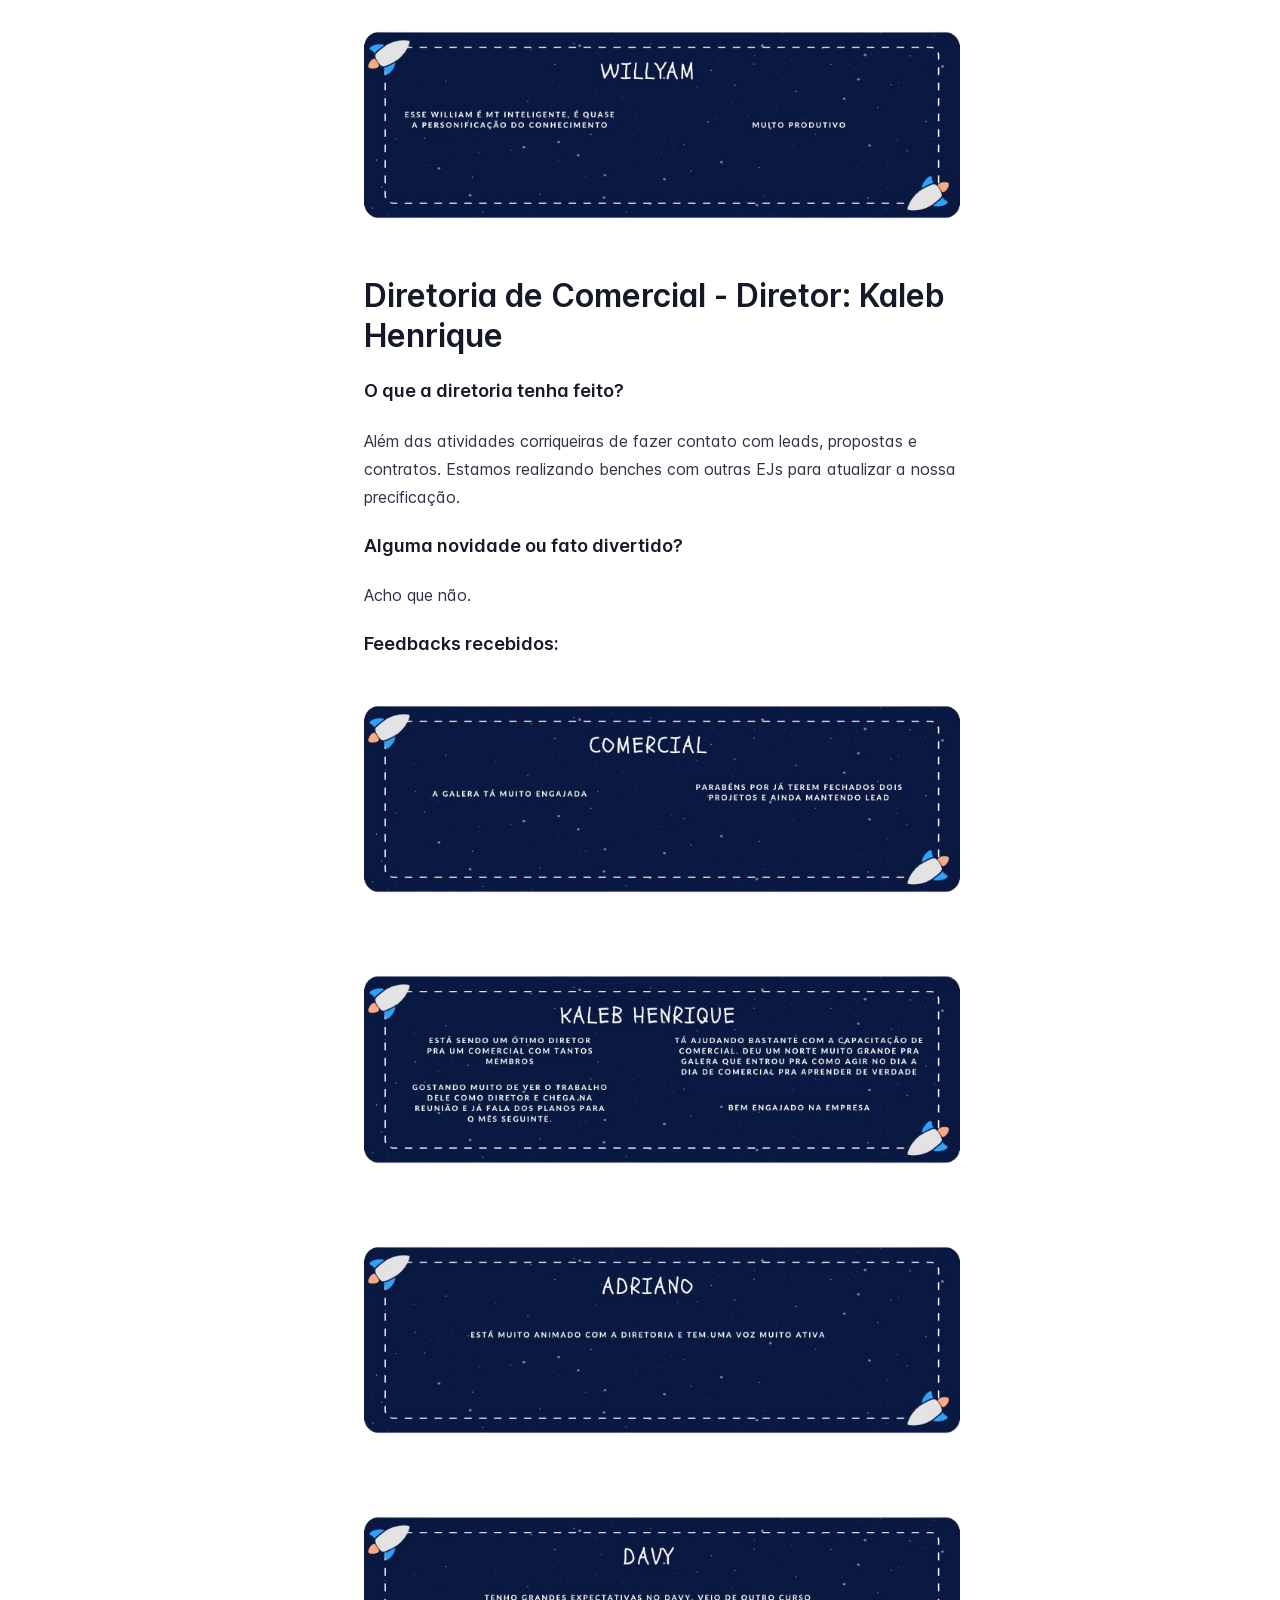
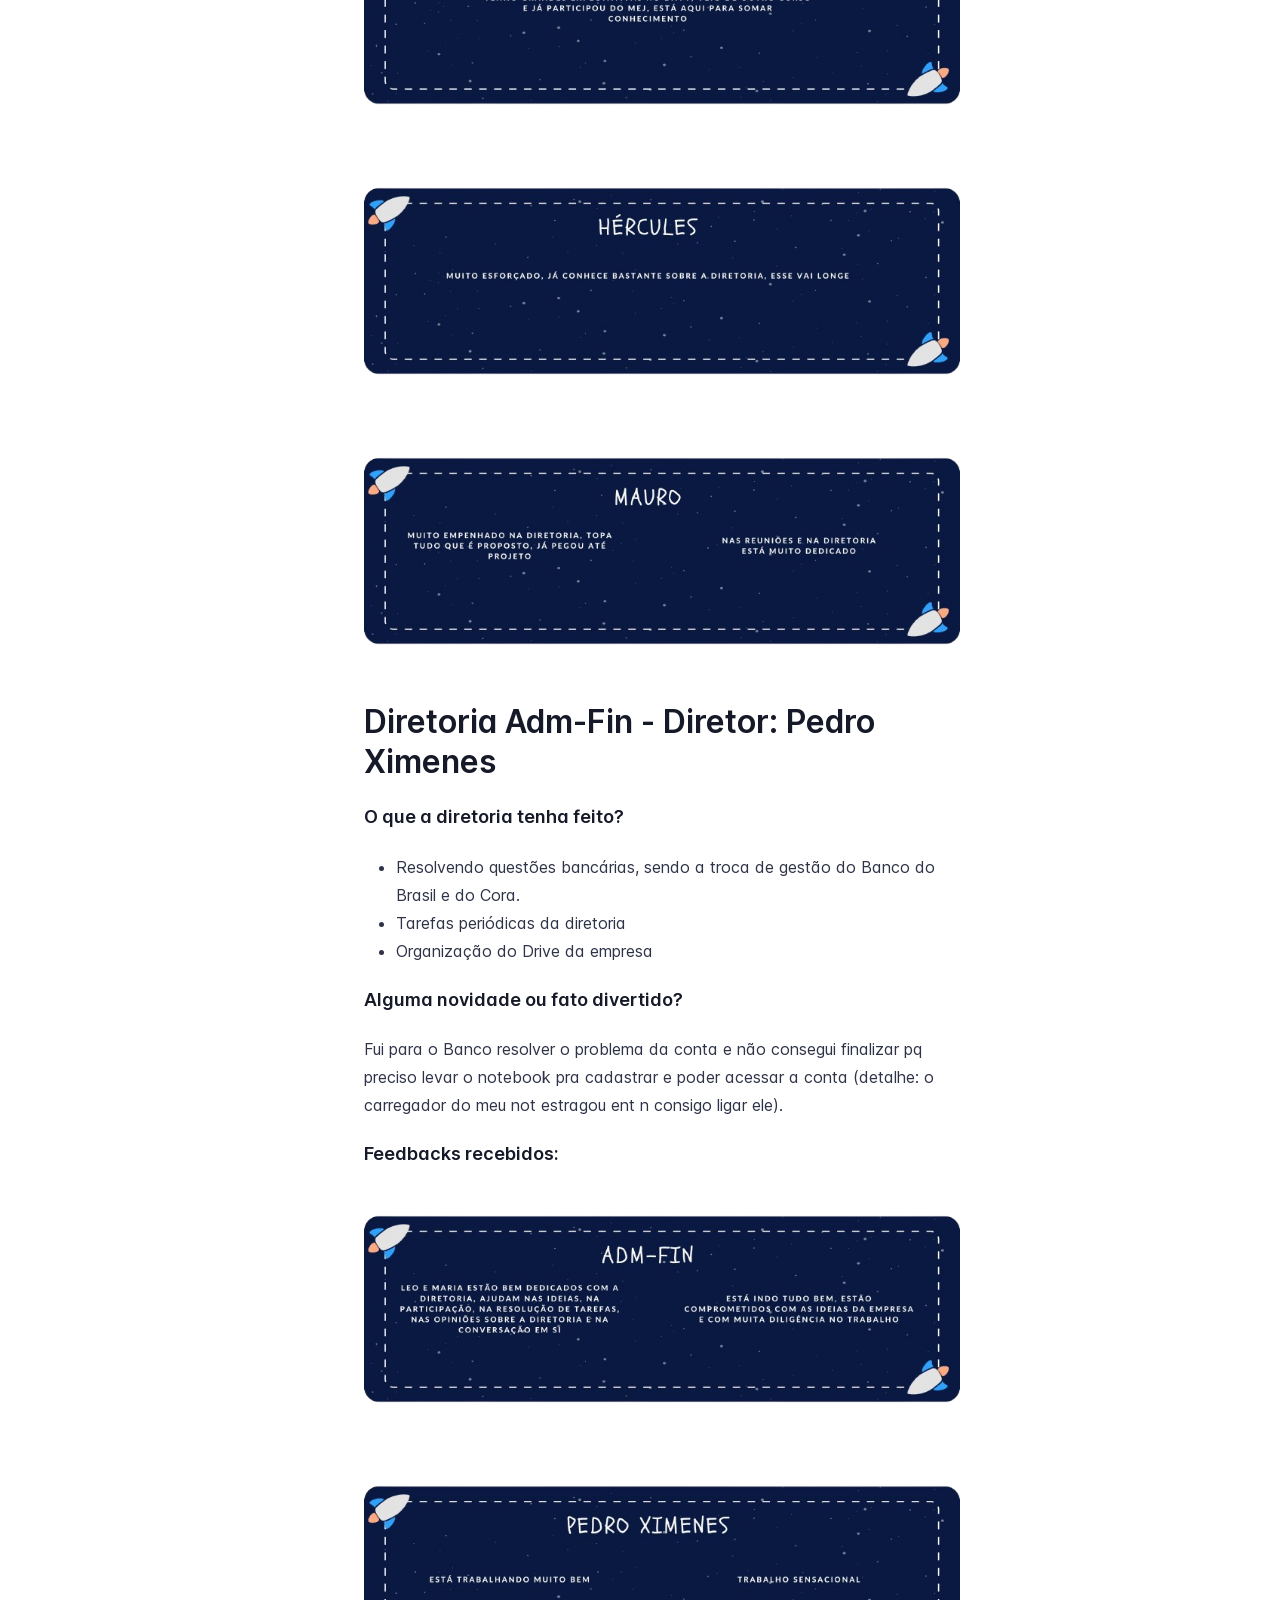
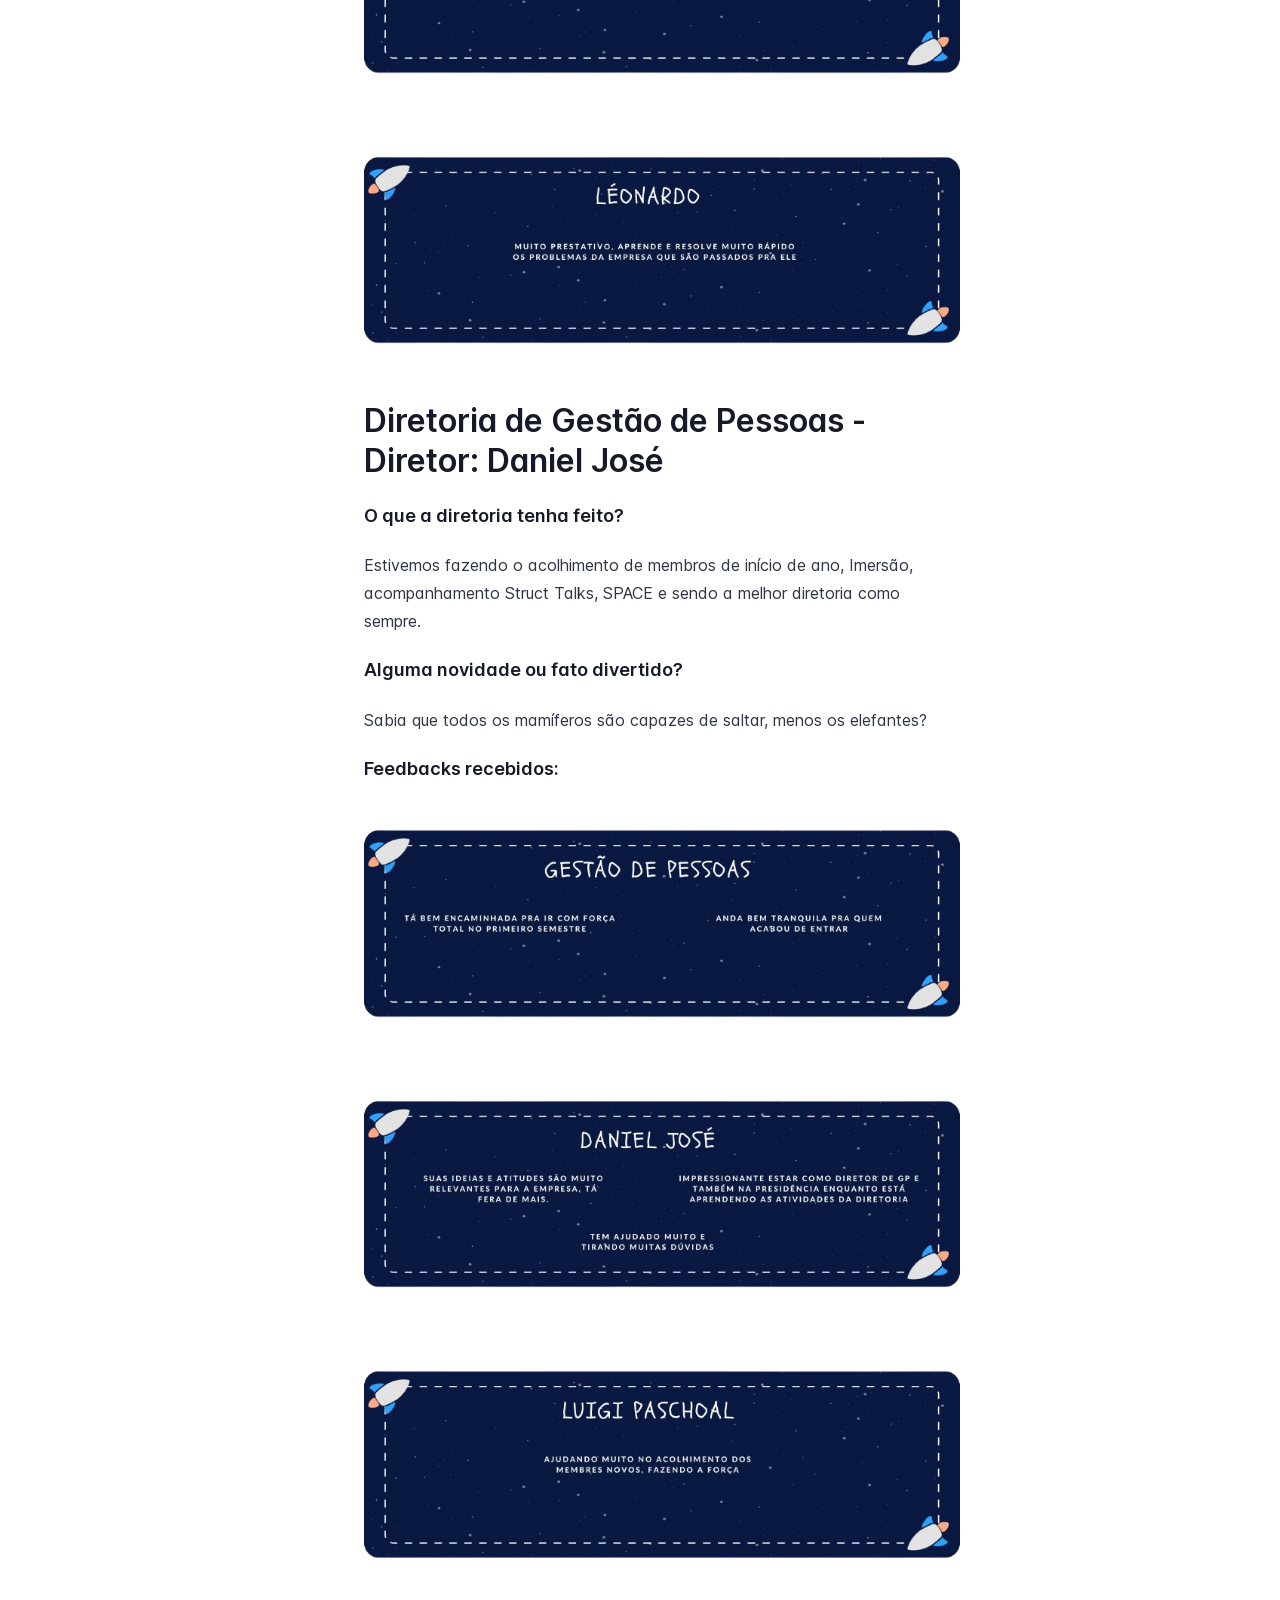
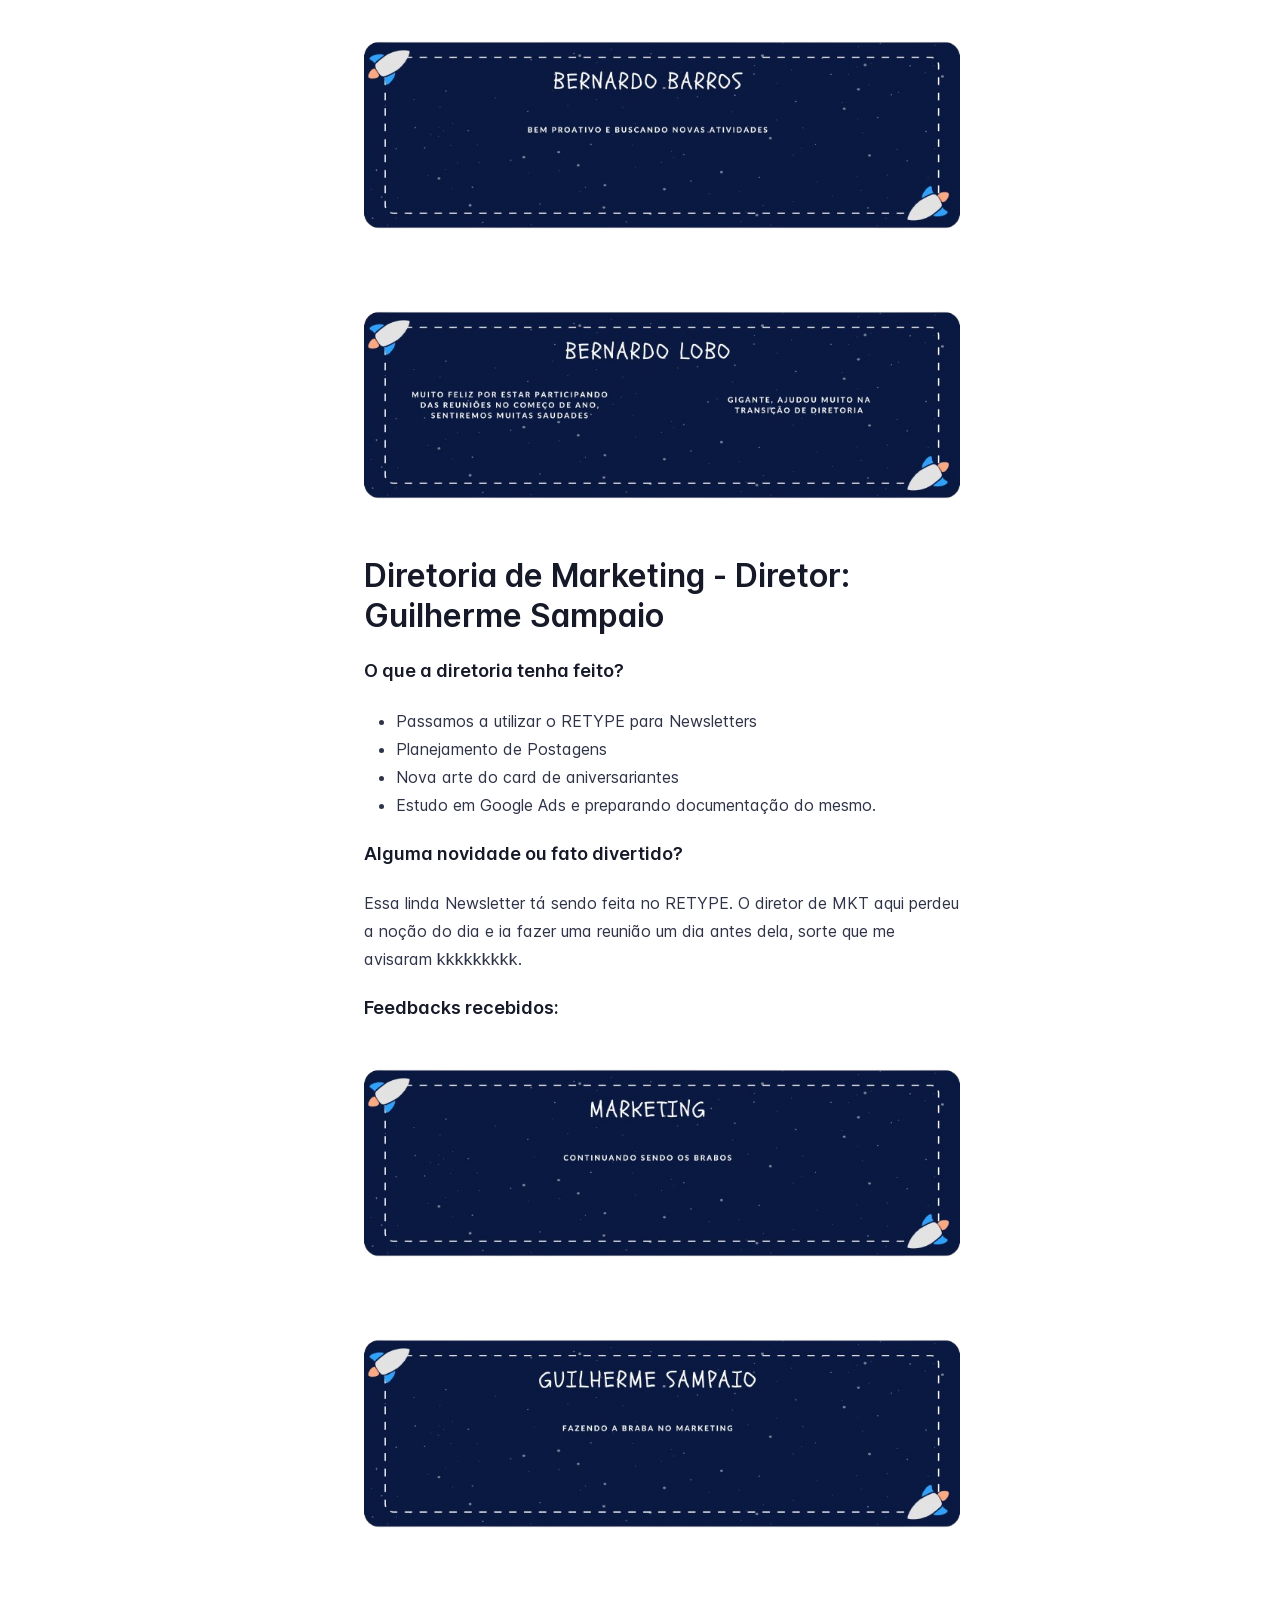
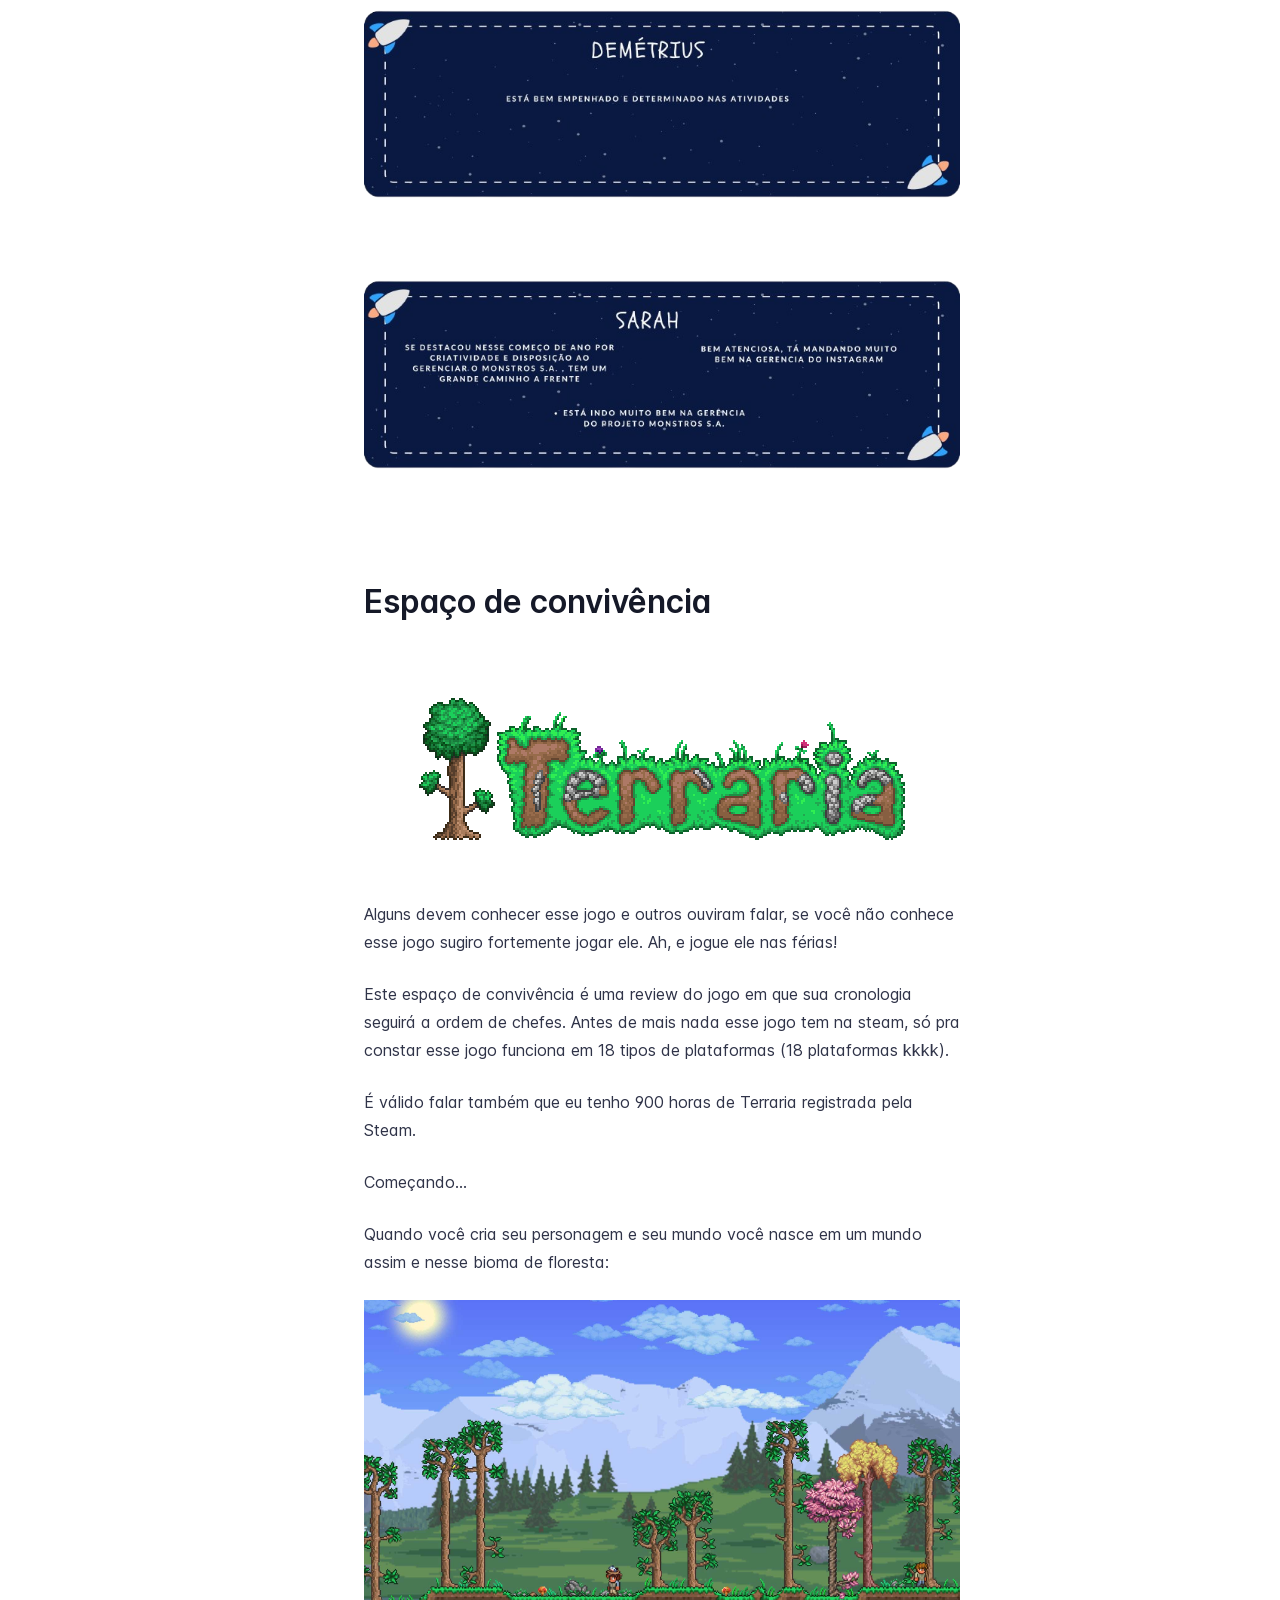
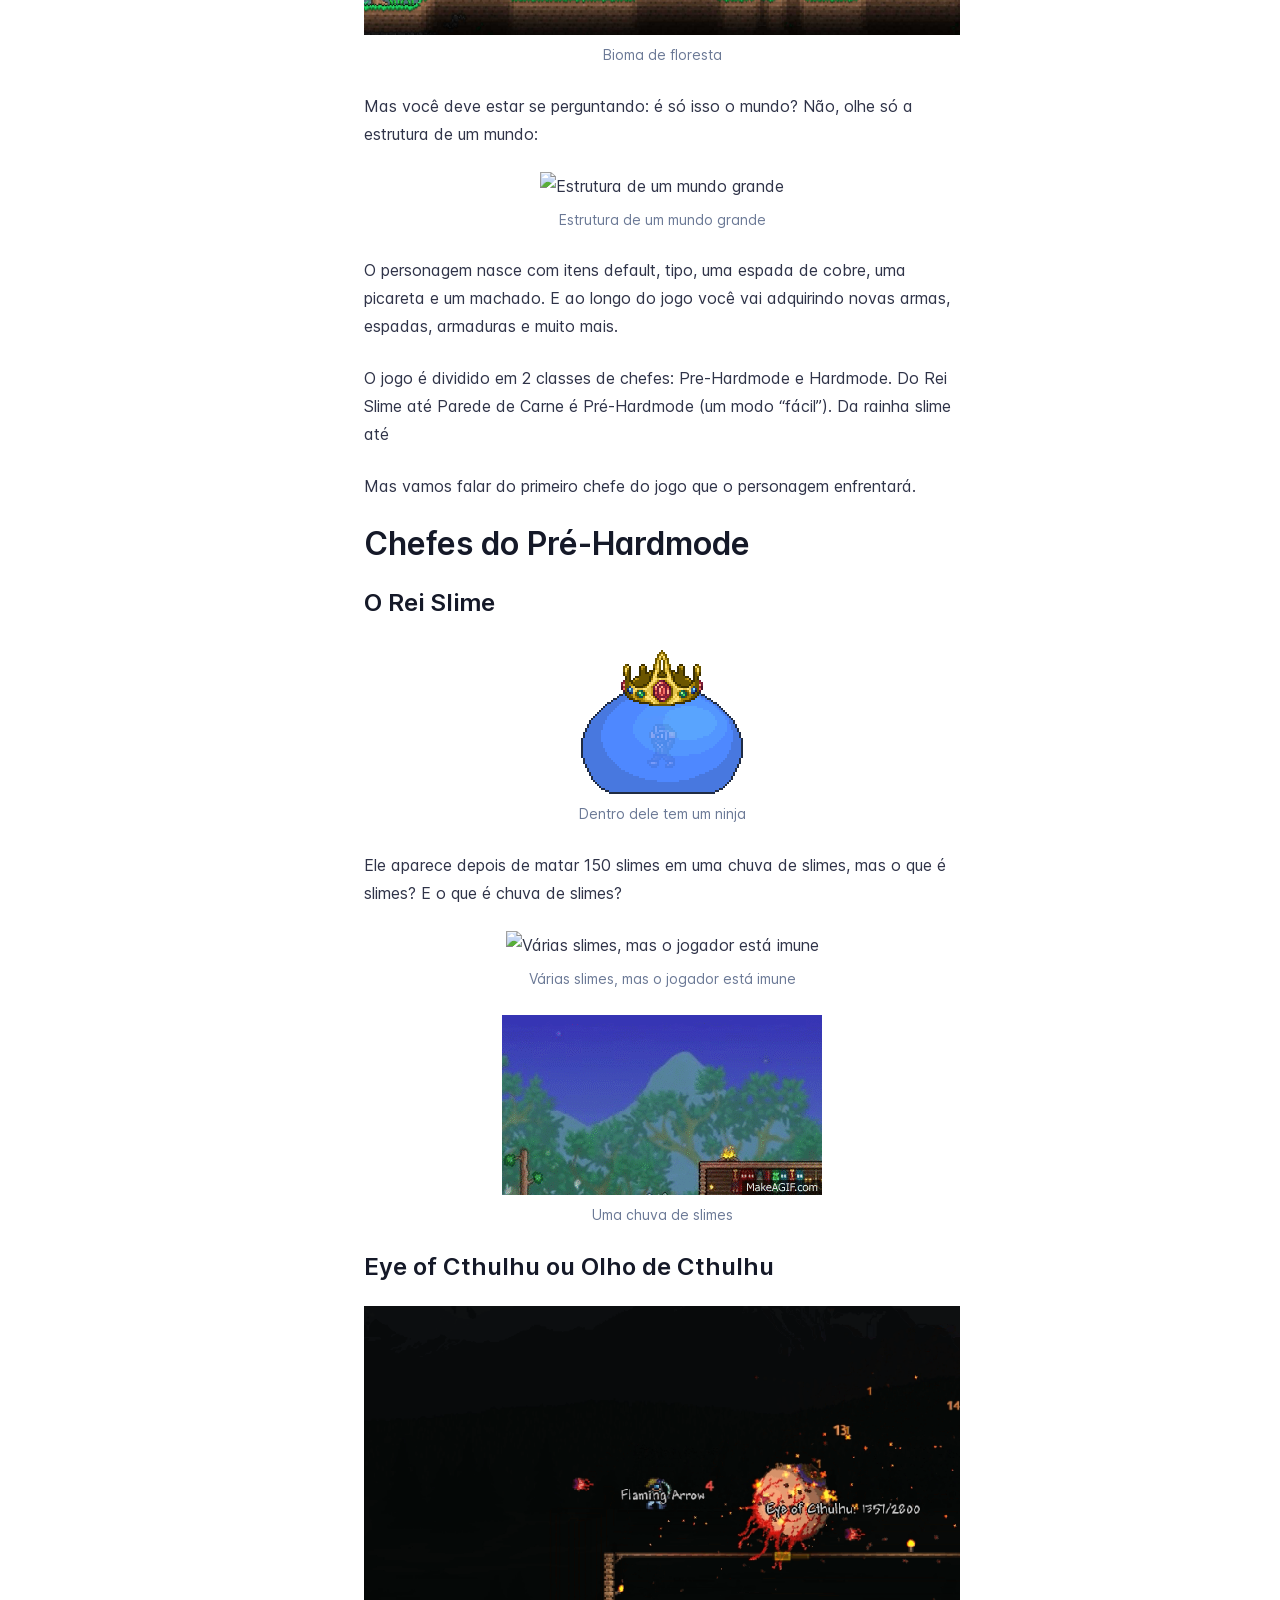
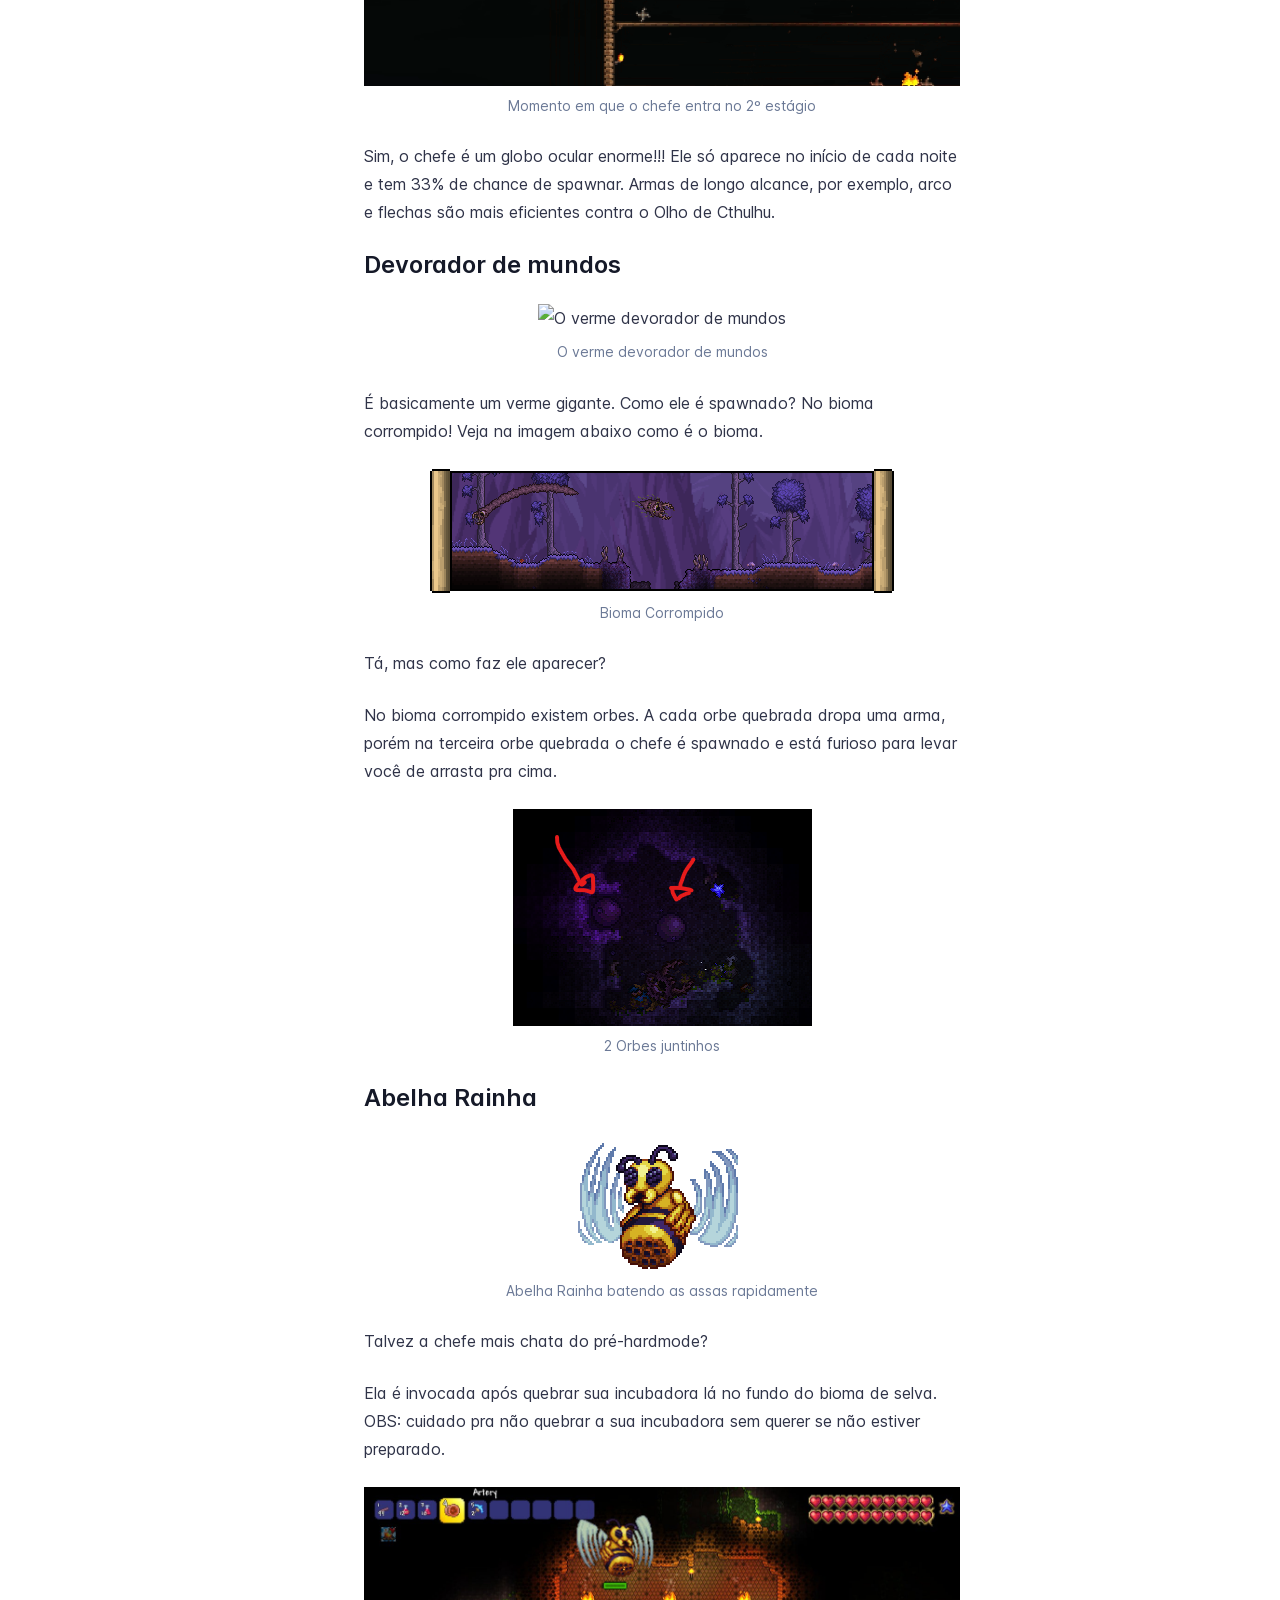
==== commit 26c16586: "Refreshes Retype-generated documentation. Process triggered by GuilhermeSams." ====
--- a/2024/1ª-ed-janfev/index.html
+++ b/2024/1ª-ed-janfev/index.html
@@ -3,7 +3,7 @@
 <head>
     <meta charset="UTF-8">
     <meta name="viewport" content="width=device-width,initial-scale=1">
-    <meta name="turbo-cache-control" content="no-cache" data-turbo-track="reload" data-track-token="3.6.0.784515137245">
+    <meta name="turbo-cache-control" content="no-cache" data-turbo-track="reload" data-track-token="3.6.0.784516979702">
 
     <!-- See retype.com -->
     <meta name="generator" content="Retype 3.6.0">
@@ -32,11 +32,11 @@
 
     <script data-cfasync="false">(function () { var el = document.documentElement, m = localStorage.getItem("doc_theme"), wm = window.matchMedia; if (m === "dark" || (!m && wm && wm("(prefers-color-scheme: dark)").matches)) { el.classList.add("dark") } else { el.classList.remove("dark") } })();</script>
 
-    <link href="../../resources/css/retype.css?v=3.6.0.784515137245" rel="stylesheet">
-
-    <script data-cfasync="false" src="../../resources/js/config.js?v=3.6.0.784515137245" data-turbo-eval="false" defer></script>
+    <link href="../../resources/css/retype.css?v=3.6.0.784516979702" rel="stylesheet">
+
+    <script data-cfasync="false" src="../../resources/js/config.js?v=3.6.0.784516979702" data-turbo-eval="false" defer></script>
     <script data-cfasync="false" src="../../resources/js/retype.js?v=3.6.0" data-turbo-eval="false" defer></script>
-    <script id="lunr-js" data-cfasync="false" src="../../resources/js/lunr.js?v=3.6.0.784515137245" data-turbo-eval="false" defer></script>
+    <script id="lunr-js" data-cfasync="false" src="../../resources/js/lunr.js?v=3.6.0.784516979702" data-turbo-eval="false" defer></script>
 </head>
 <body>
     <div id="docs-app" class="relative text-base antialiased text-gray-700 bg-white font-body dark:bg-dark-850 dark:text-dark-300">
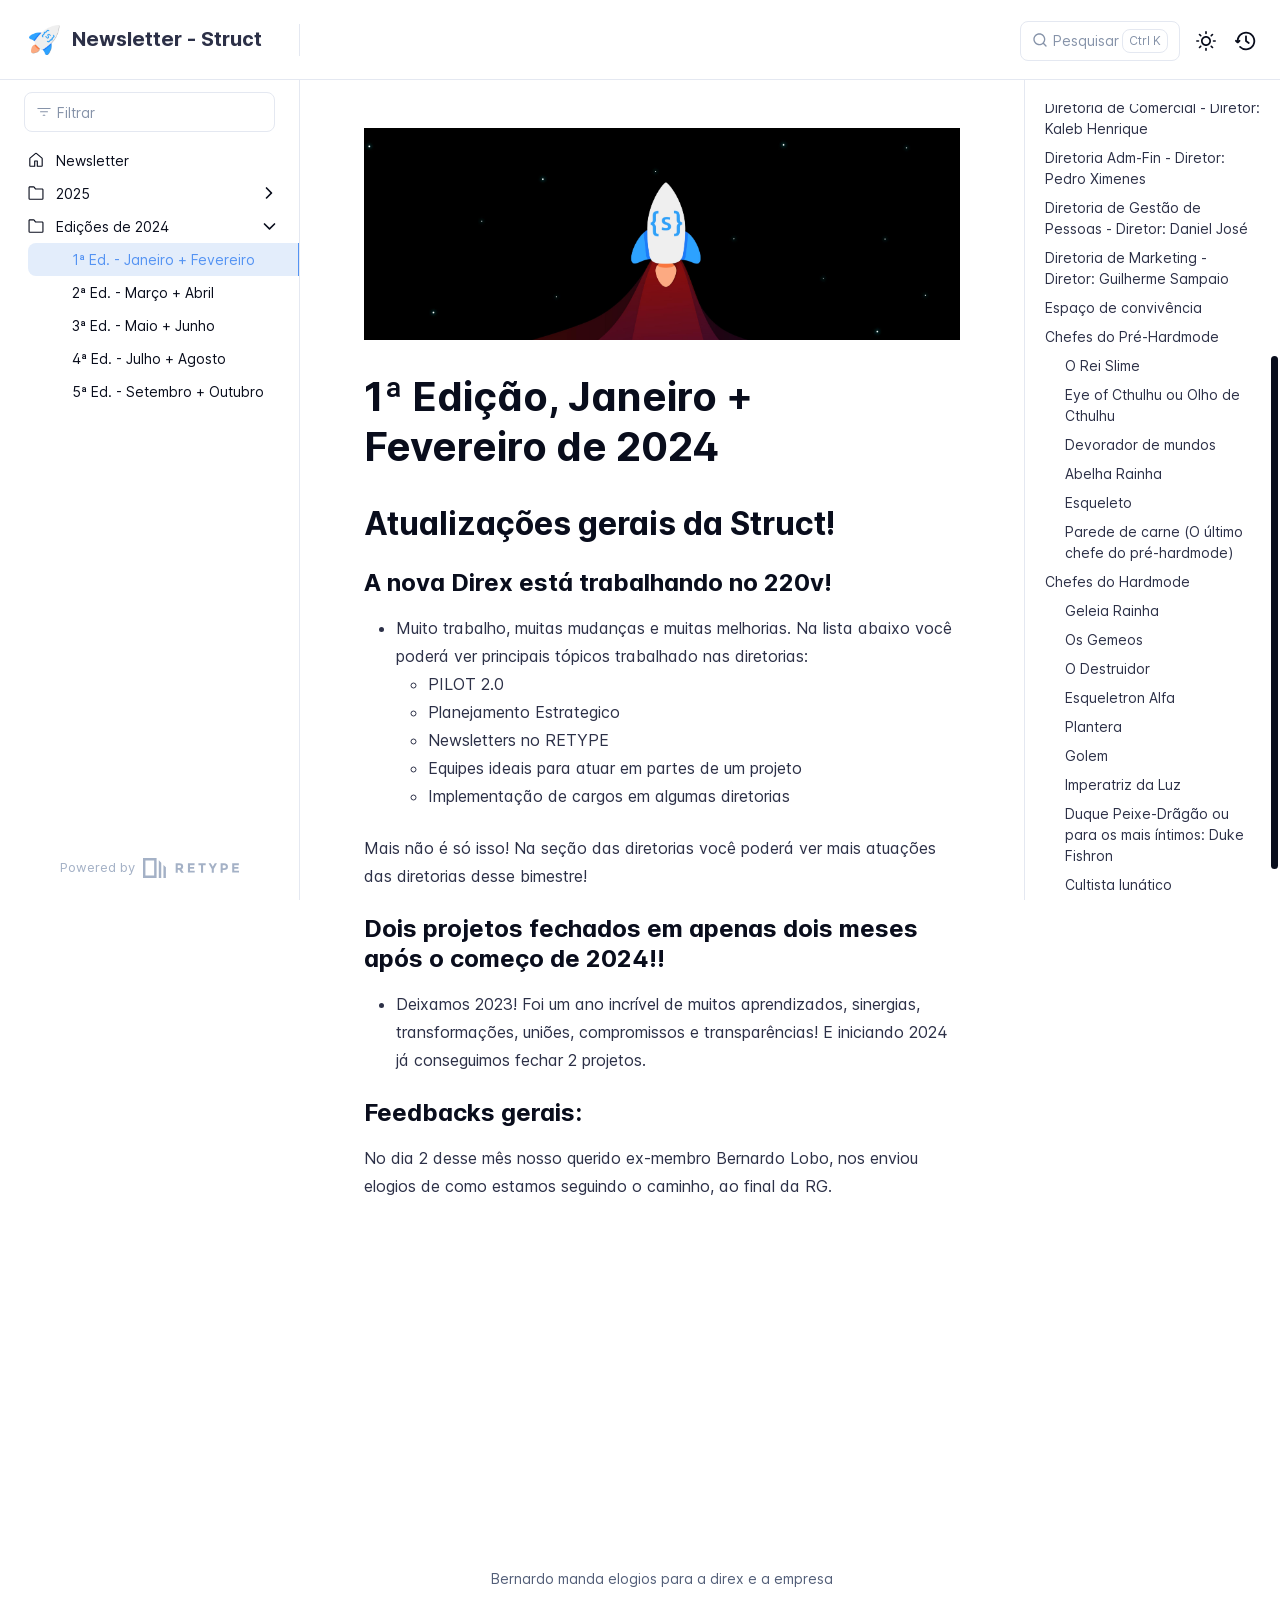
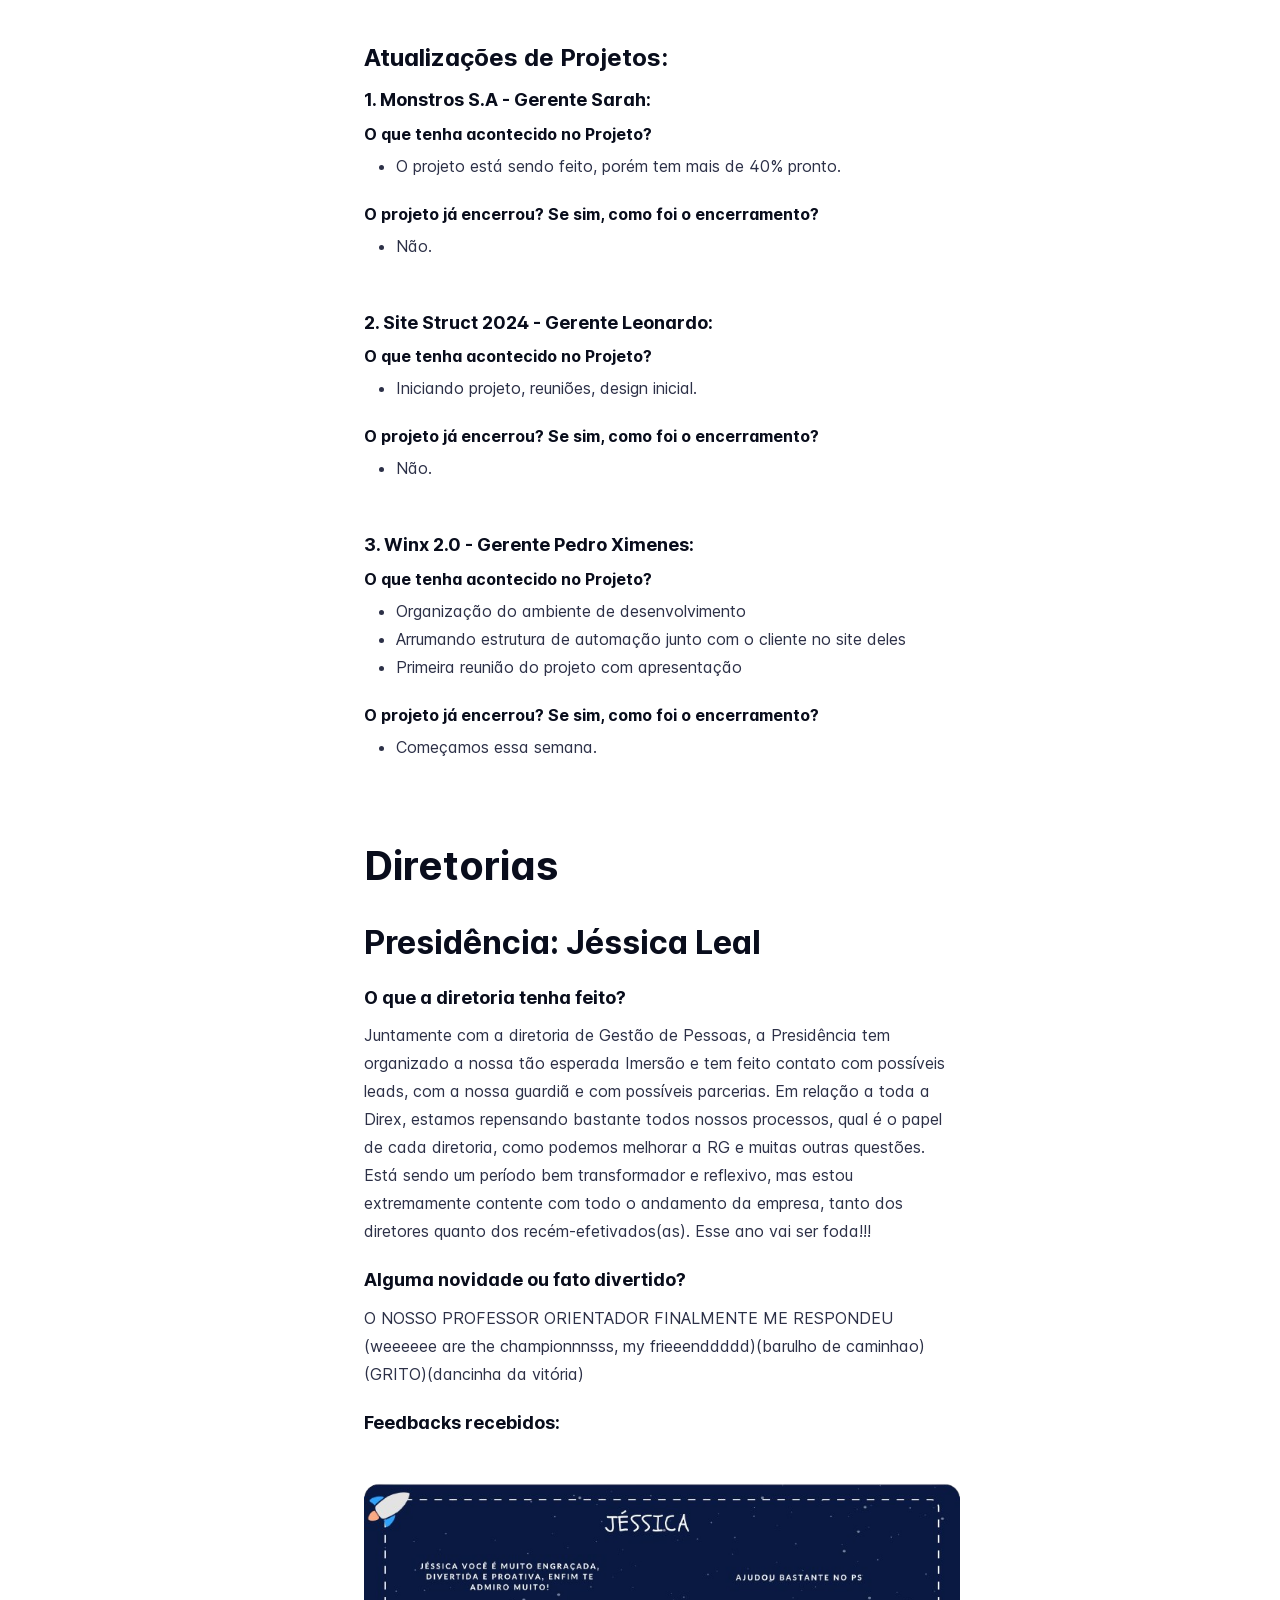
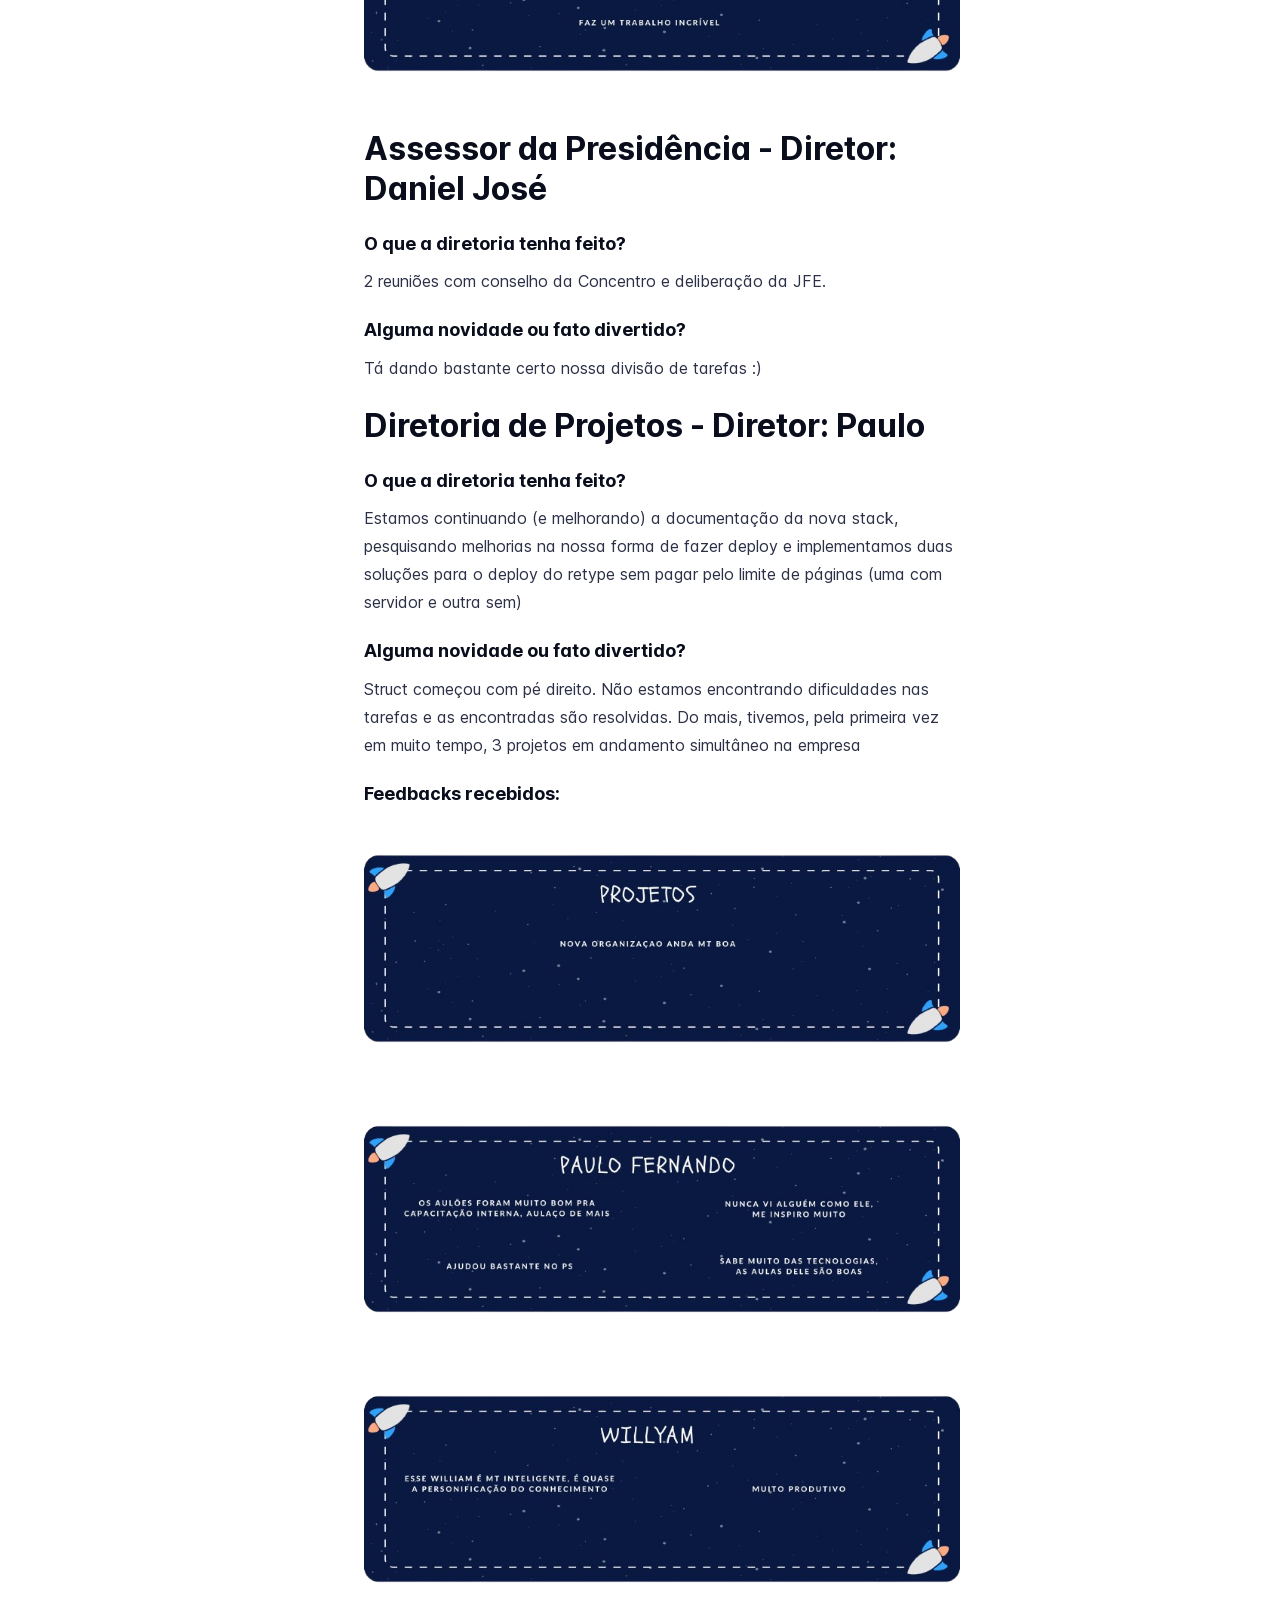
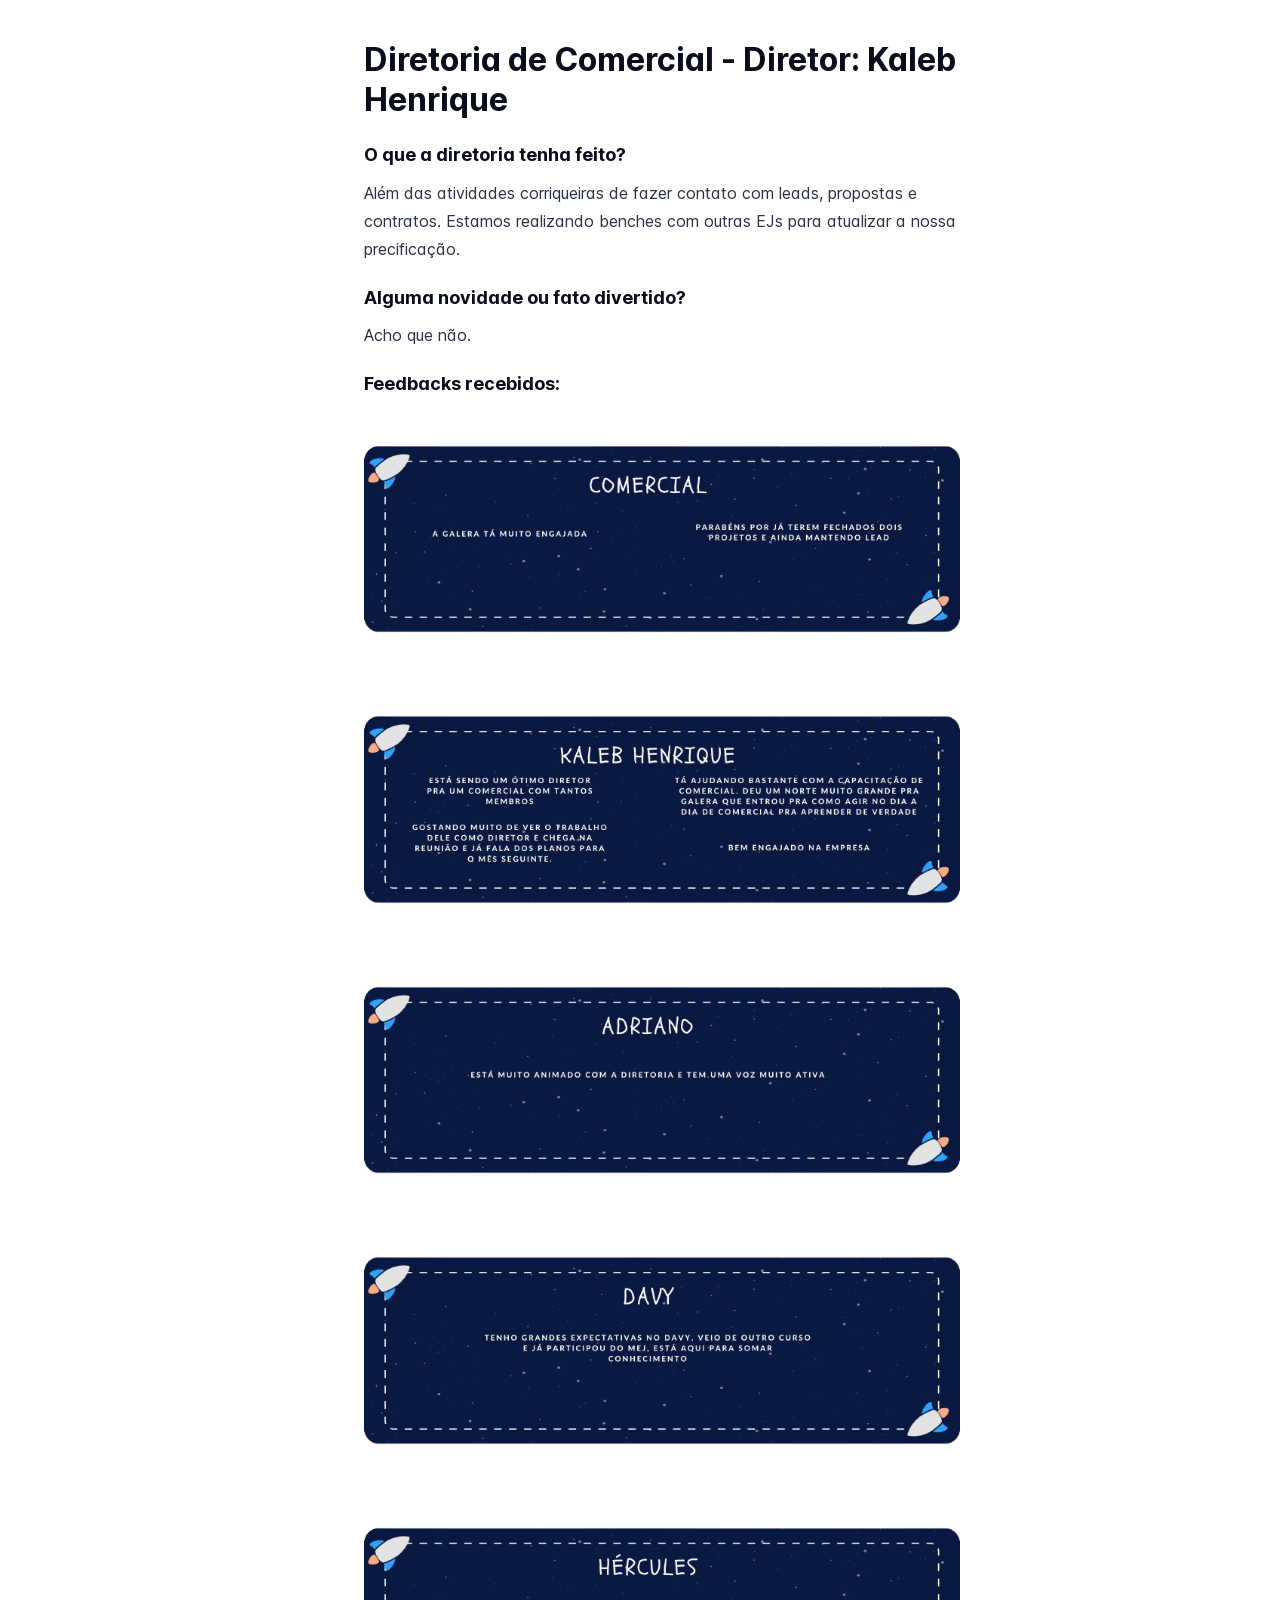
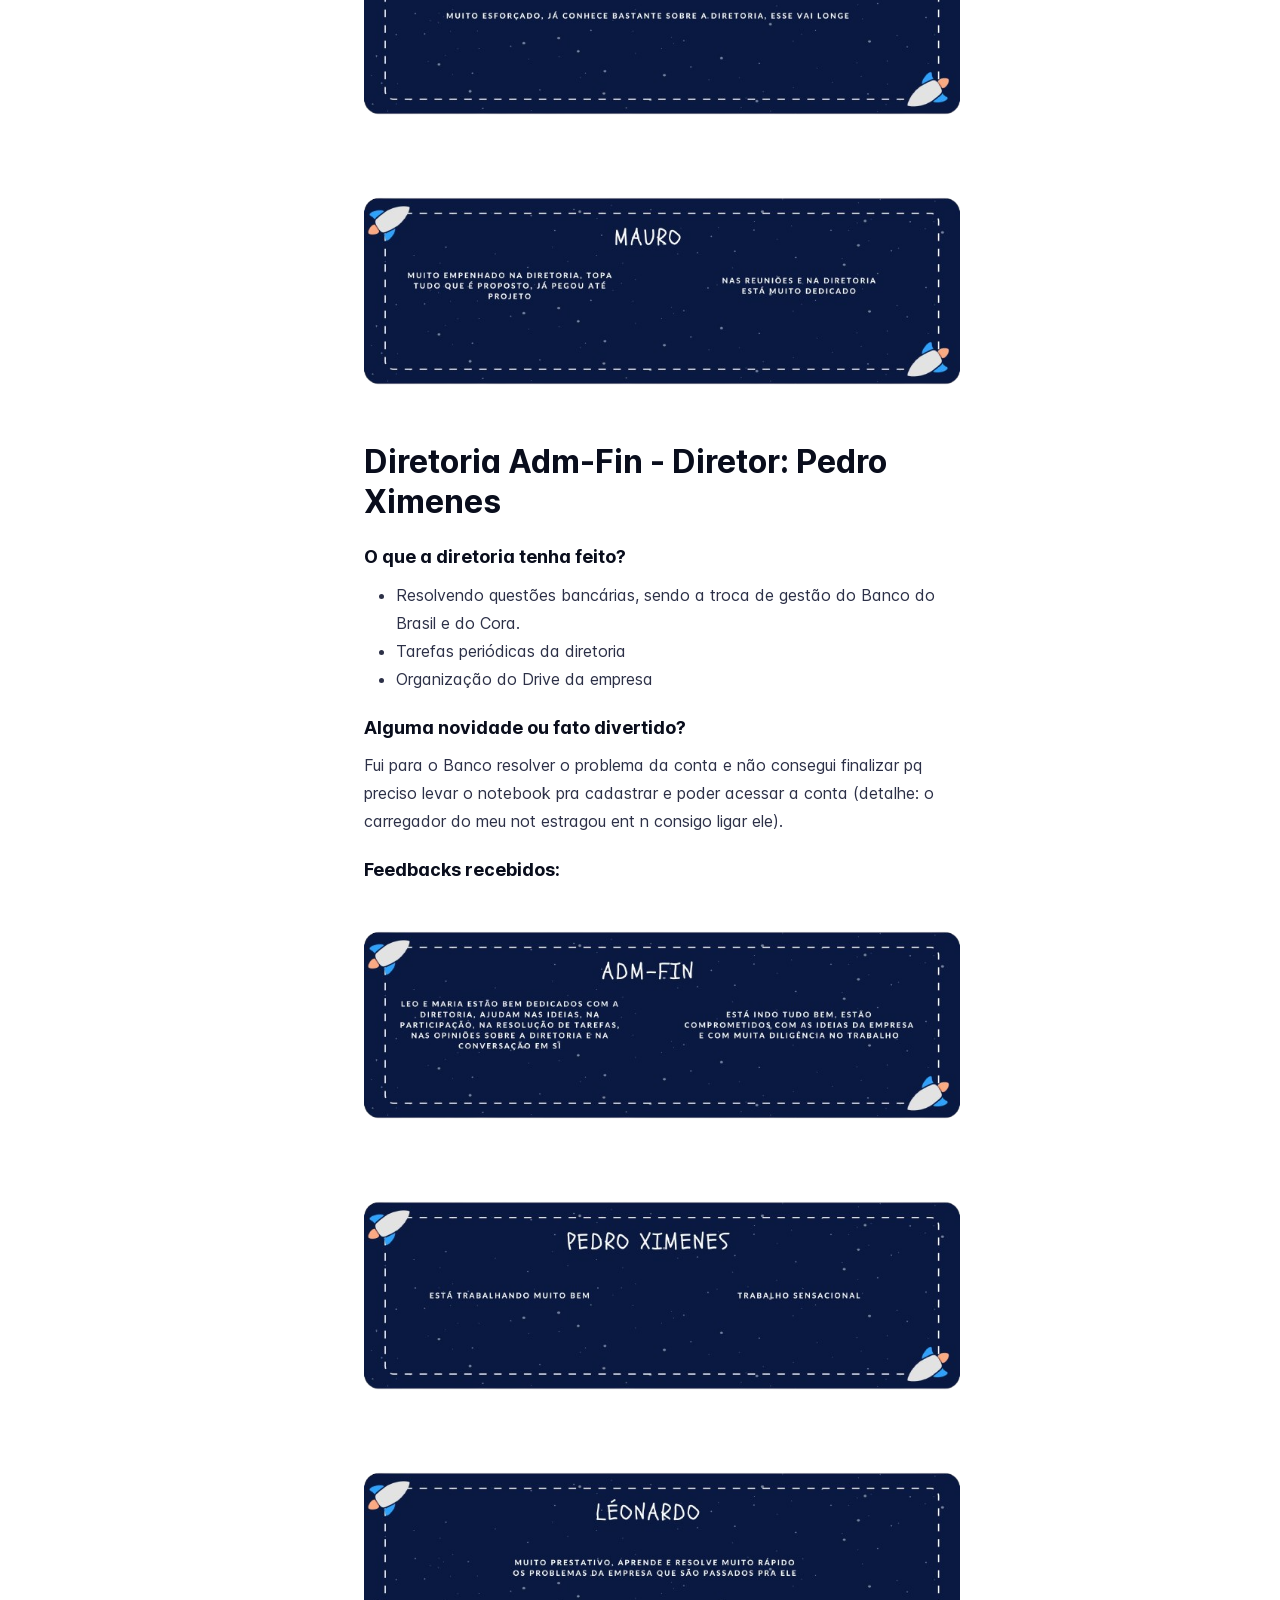
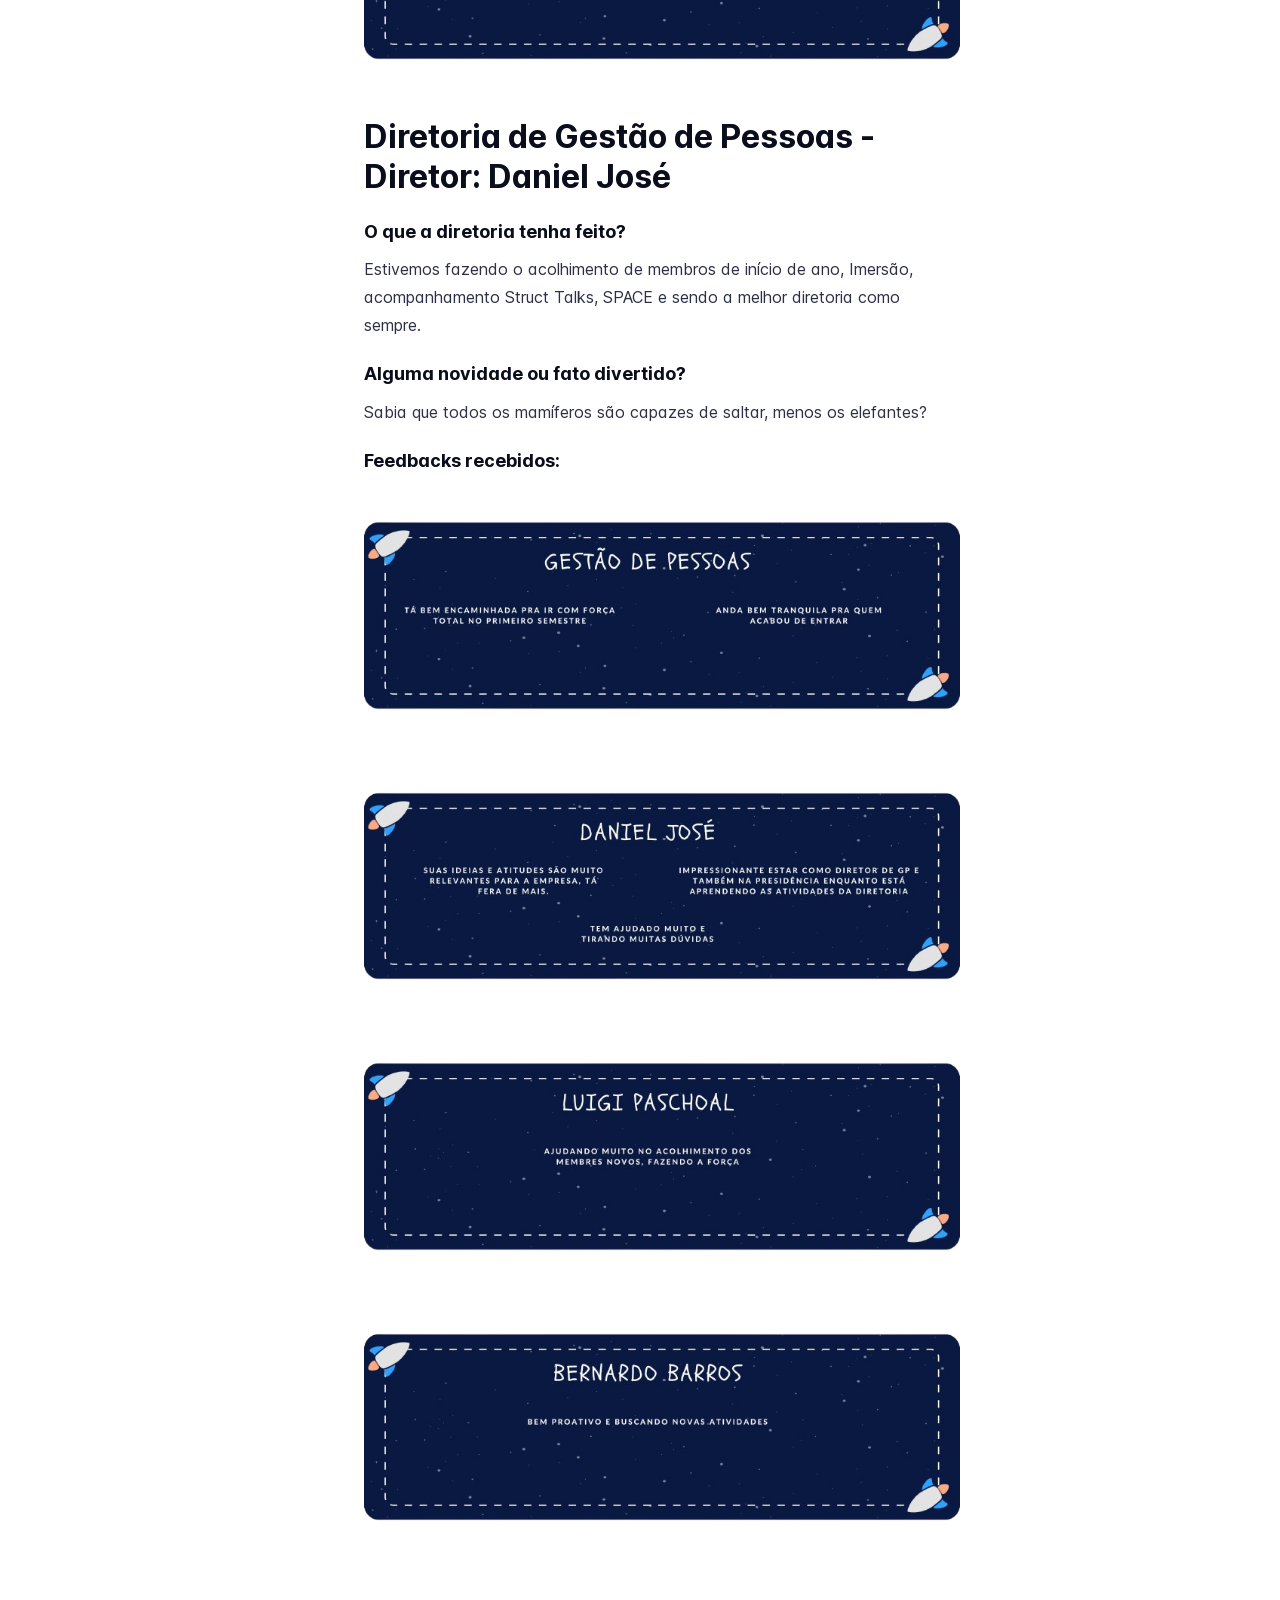
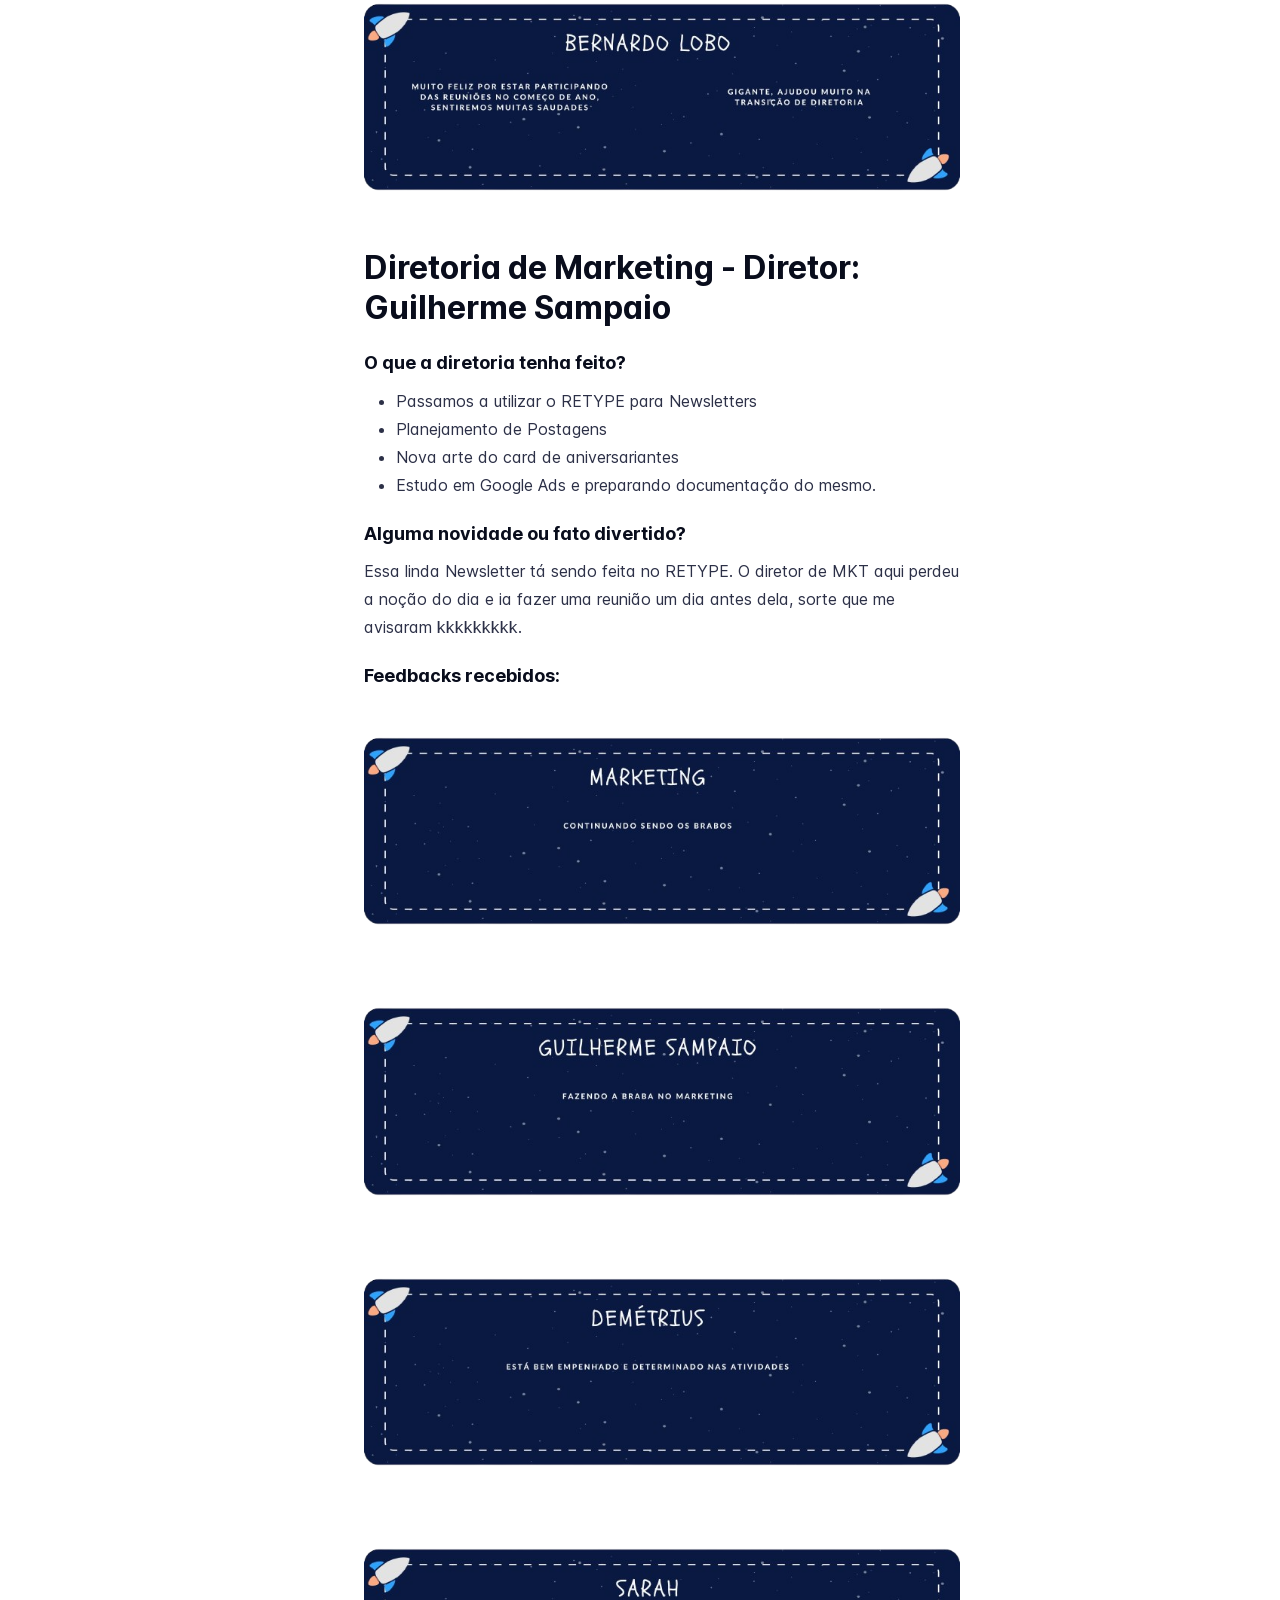
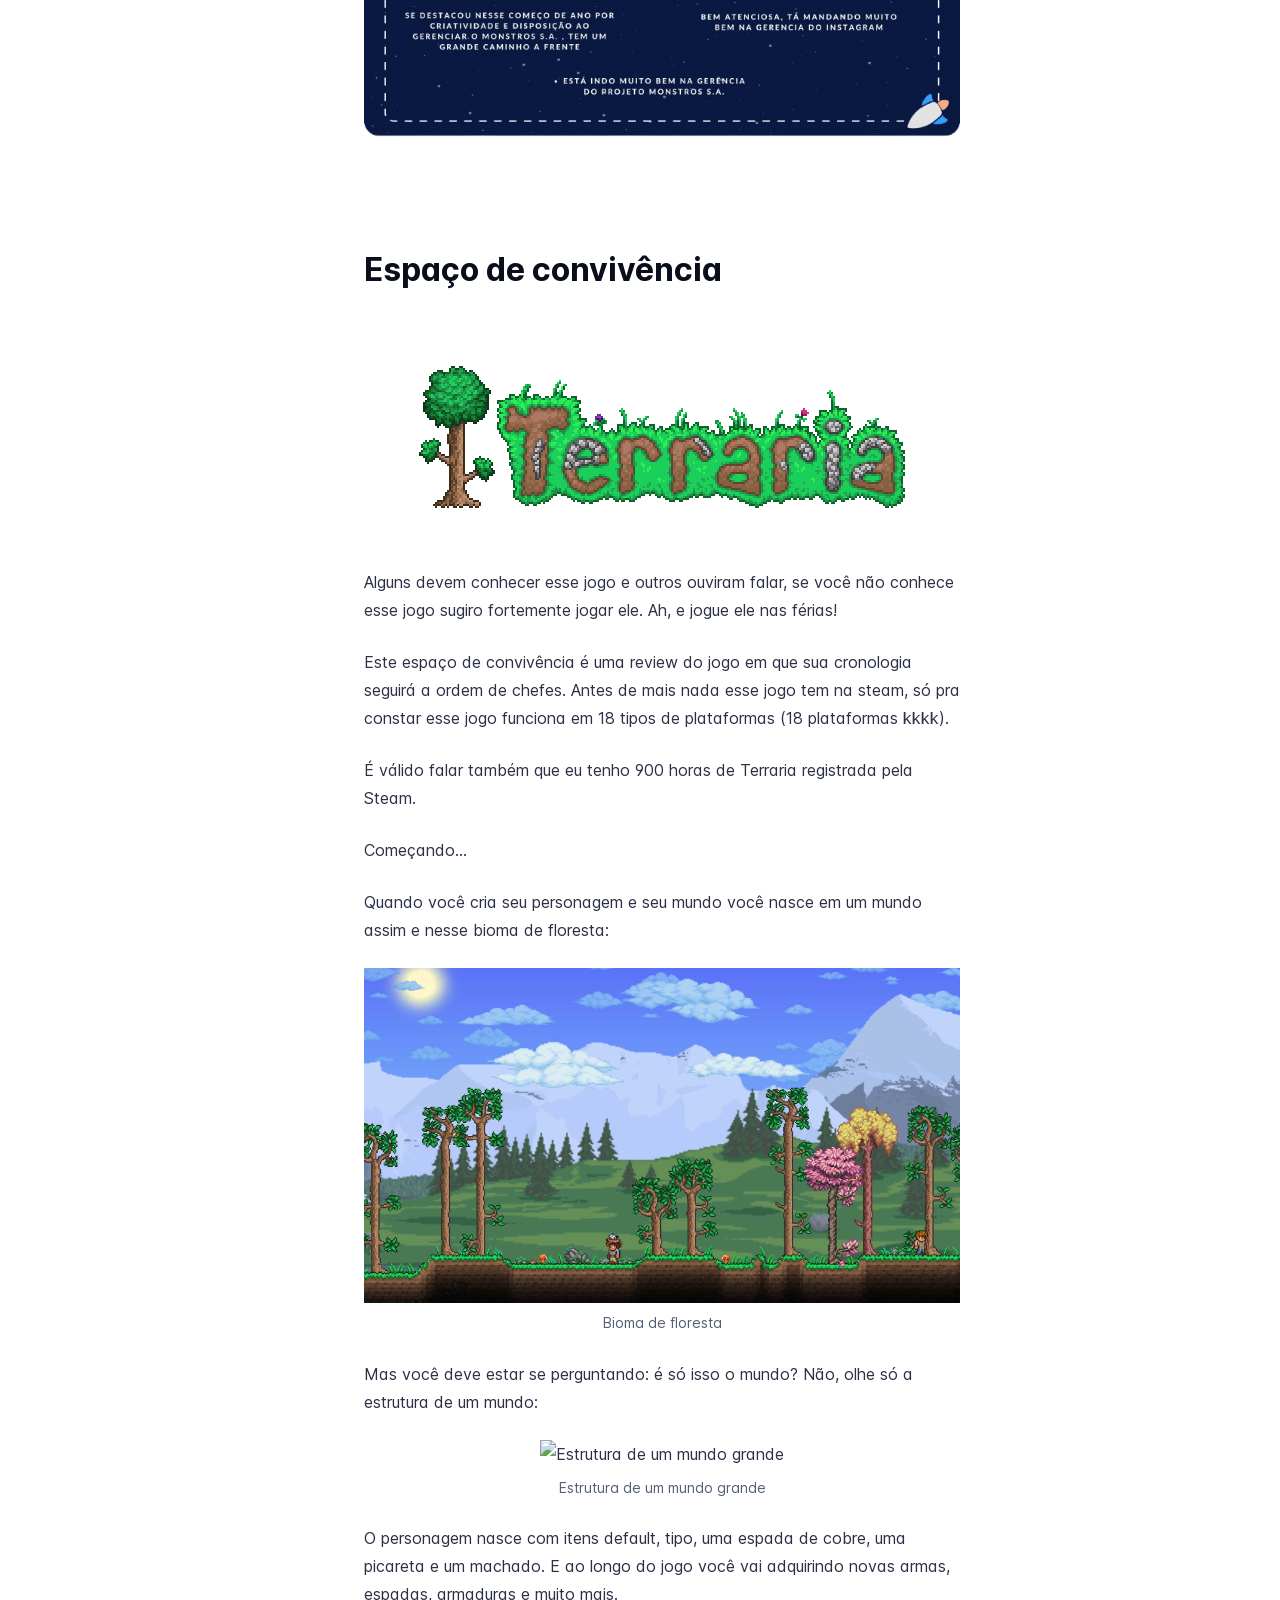
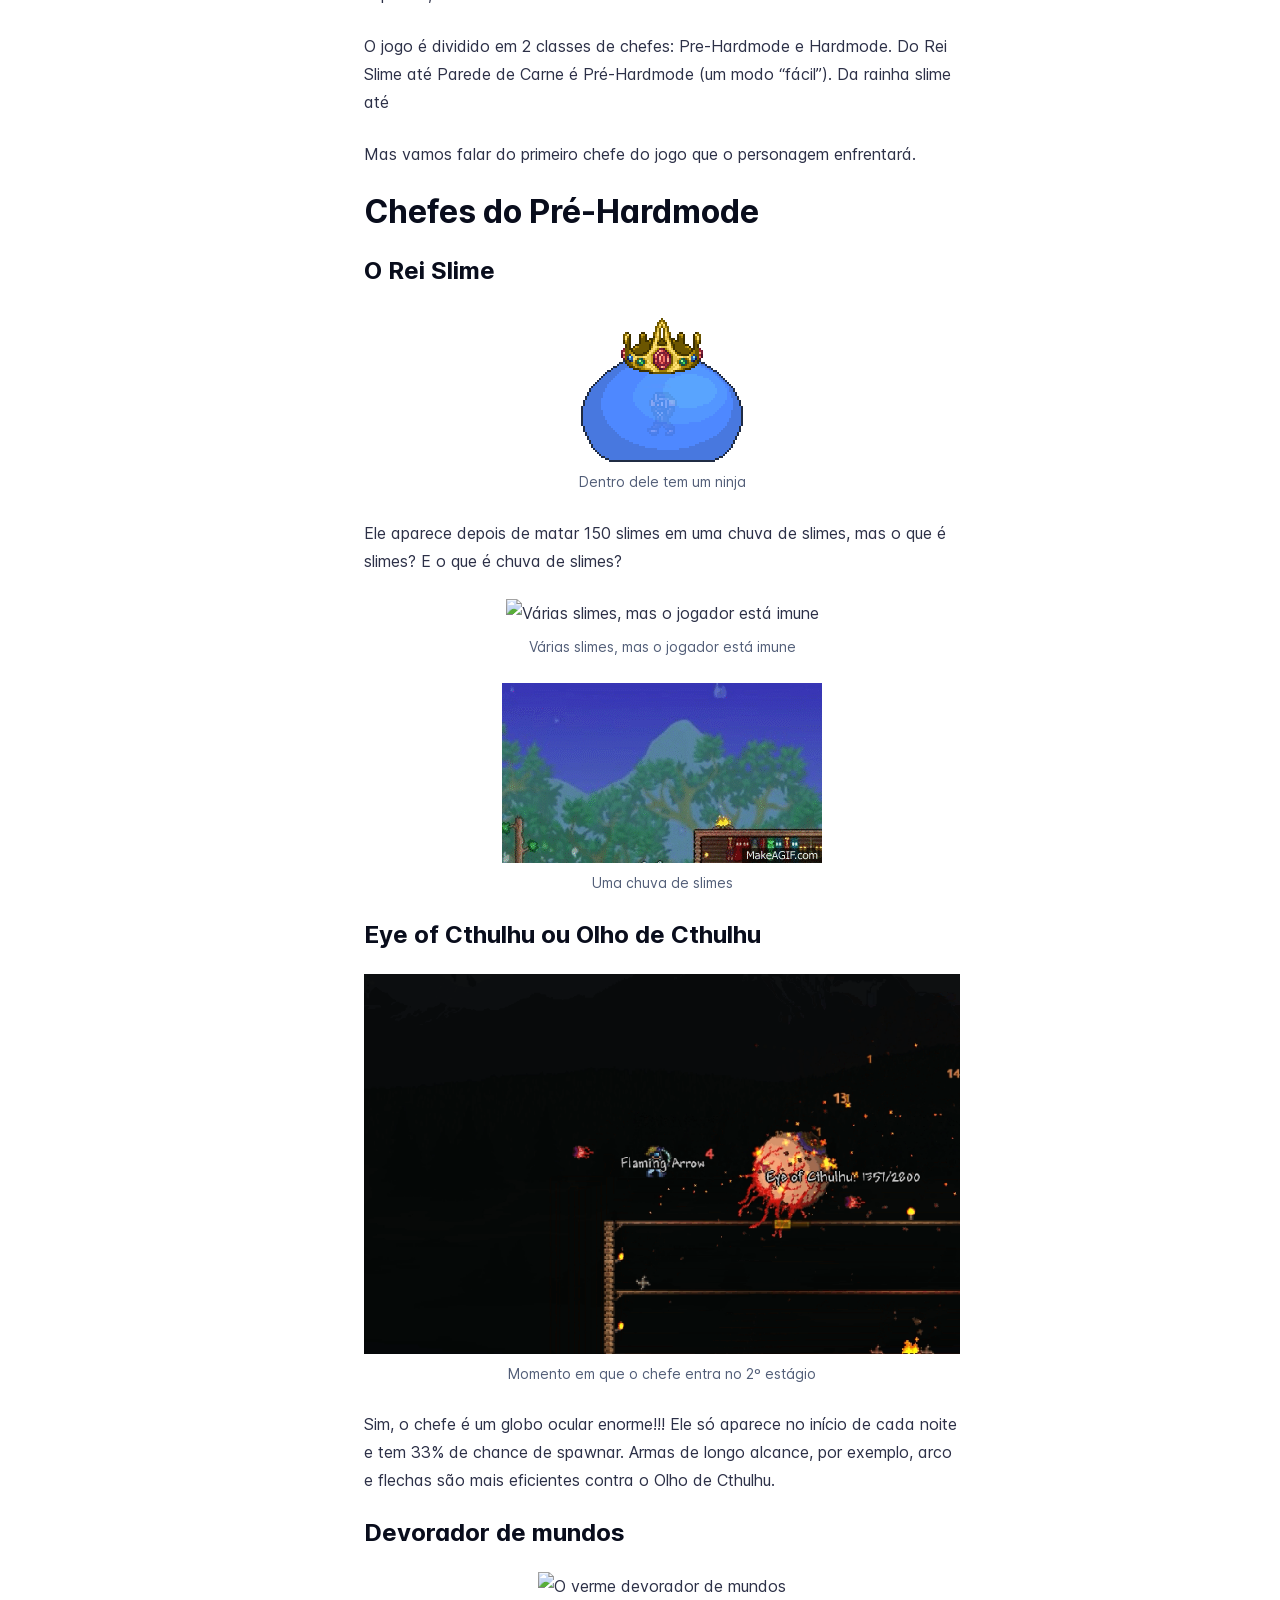
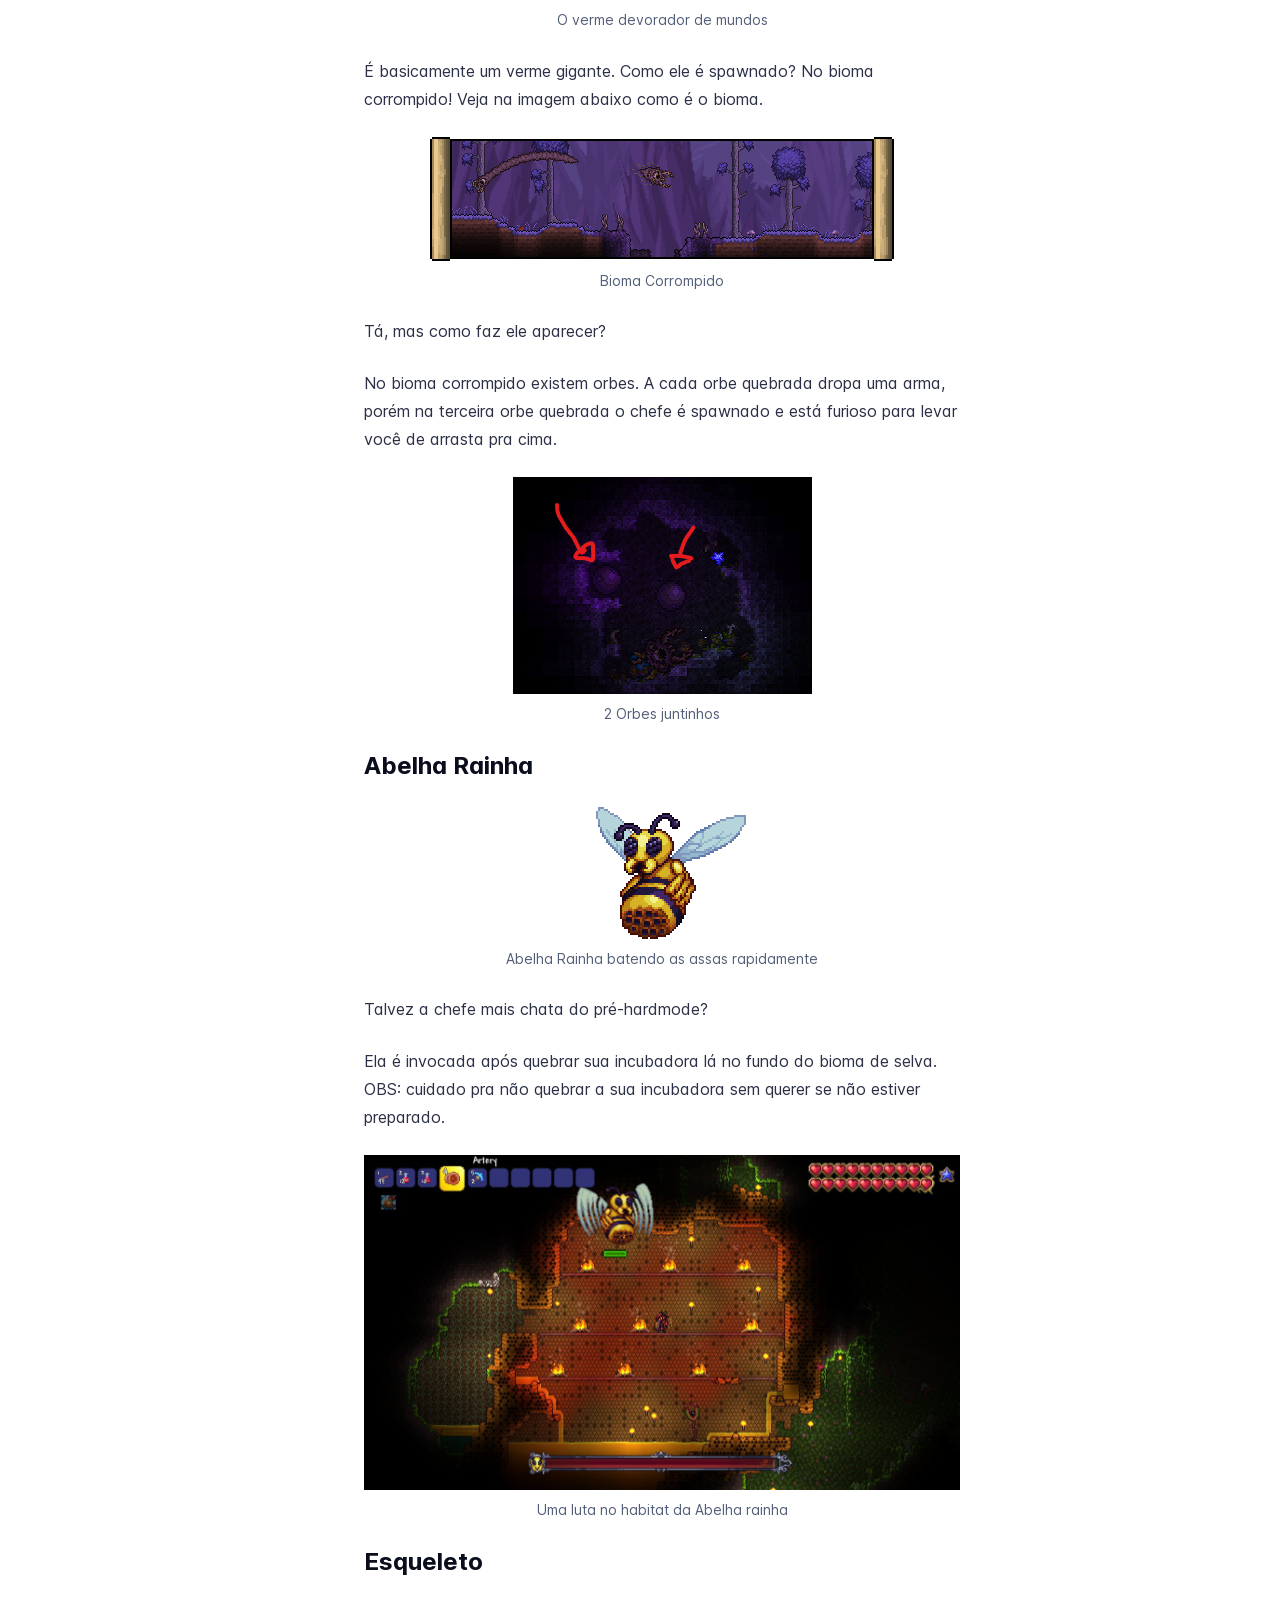
==== commit b9547c3a: "Refreshes Retype-generated documentation. Process triggered by DemetriusMendesMiranda." ====
--- a/2024/1ª-ed-janfev/index.html
+++ b/2024/1ª-ed-janfev/index.html
@@ -3,10 +3,10 @@
 <head>
     <meta charset="UTF-8">
     <meta name="viewport" content="width=device-width,initial-scale=1">
-    <meta name="turbo-cache-control" content="no-cache" data-turbo-track="reload" data-track-token="3.6.0.784516979702">
+    <meta name="turbo-cache-control" content="no-cache" data-turbo-track="reload" data-track-token="3.11.0.816214984077">
 
     <!-- See retype.com -->
-    <meta name="generator" content="Retype 3.6.0">
+    <meta name="generator" content="Retype 3.11.0">
 
     <!-- Primary Meta Tags -->
     <title>1&#170; Edi&#231;&#227;o, Janeiro + Fevereiro de 2024</title>
@@ -30,42 +30,42 @@
     <meta property="twitter:description" content="Muito trabalho, muitas mudanças e muitas melhorias. Na lista abaixo você poderá ver principais tópicos trabalhado nas diretorias:">
     <meta property="twitter:image" content="https://newsletter.structej.com/static/img_2024/primeira_ed/images/banner_rocket.jpg">
 
-    <script data-cfasync="false">(function () { var el = document.documentElement, m = localStorage.getItem("doc_theme"), wm = window.matchMedia; if (m === "dark" || (!m && wm && wm("(prefers-color-scheme: dark)").matches)) { el.classList.add("dark") } else { el.classList.remove("dark") } })();</script>
-
-    <link href="../../resources/css/retype.css?v=3.6.0.784516979702" rel="stylesheet">
-
-    <script data-cfasync="false" src="../../resources/js/config.js?v=3.6.0.784516979702" data-turbo-eval="false" defer></script>
-    <script data-cfasync="false" src="../../resources/js/retype.js?v=3.6.0" data-turbo-eval="false" defer></script>
-    <script id="lunr-js" data-cfasync="false" src="../../resources/js/lunr.js?v=3.6.0.784516979702" data-turbo-eval="false" defer></script>
+    <script data-cfasync="false">(function(){var cl=document.documentElement.classList,ls=localStorage.getItem("retype_scheme"),hd=cl.contains("dark"),hl=cl.contains("light"),wm=window.matchMedia&&window.matchMedia("(prefers-color-scheme: dark)").matches;if(ls==="dark"||(!ls&&wm&&!hd&&!hl)){cl.remove("light");cl.add("dark")}else if(ls==="light"||(!ls&&!wm&&!hd&&!hl)){cl.remove("dark");cl.add("light")}})();</script>
+
+    <link href="../../resources/css/retype.css?v=3.11.0.816214984077" rel="stylesheet">
+
+    <script data-cfasync="false" src="../../resources/js/config.js?v=3.11.0.816214984077" data-turbo-eval="false" defer></script>
+    <script data-cfasync="false" src="../../resources/js/retype.js?v=3.11.0" data-turbo-eval="false" defer></script>
+    <script id="lunr-js" data-cfasync="false" src="../../resources/js/lunr.js?v=3.11.0.816214984077" data-turbo-eval="false" defer></script>
 </head>
 <body>
-    <div id="docs-app" class="relative text-base antialiased text-gray-700 bg-white font-body dark:bg-dark-850 dark:text-dark-300">
-        <div class="absolute bottom-0 left-0 bg-gray-100 dark:bg-dark-800" style="top: 5rem; right: 50%"></div>
+    <div id="retype-app" class="relative text-base antialiased text-base-text bg-base-bg font-body">
+        <div class="absolute bottom-0 left-0" style="top: 5rem; right: 50%"></div>
     
-        <header id="docs-site-header" class="sticky top-0 z-30 flex w-full h-16 bg-white border-b border-gray-200 md:h-20 dark:bg-dark-850 dark:border-dark-650">
+        <header id="retype-header" class="sticky top-0 z-30 flex w-full h-16 bg-header-bg border-b border-header-border md:h-20">
             <div class="container relative flex items-center justify-between pr-6 grow md:justify-start">
                 <!-- Mobile menu button skeleton -->
-                <button v-cloak class="skeleton docs-mobile-menu-button flex items-center justify-center shrink-0 overflow-hidden dark:text-white focus:outline-none rounded-full w-10 h-10 ml-3.5 md:hidden"><svg xmlns="http://www.w3.org/2000/svg" class="mb-px shrink-0" width="24" height="24" viewBox="0 0 24 24" role="presentation" style="margin-bottom: 0px;"><g fill="currentColor"><path d="M2 4h20v2H2zM2 11h20v2H2zM2 18h20v2H2z"></path></g></svg></button>
-                <div v-cloak id="docs-sidebar-toggle"></div>
+                <button v-cloak class="skeleton retype-mobile-menu-button flex items-center justify-center shrink-0 overflow-hidden dark:text-white focus:outline-none rounded-full w-10 h-10 ml-3.5 md:hidden"><svg xmlns="http://www.w3.org/2000/svg" class="mb-px shrink-0" width="24" height="24" viewBox="0 0 24 24" role="presentation" style="margin-bottom: 0px;"><g fill="currentColor"><path d="M2 4h20v2H2zM2 11h20v2H2zM2 18h20v2H2z"></path></g></svg></button>
+                <div v-cloak id="retype-sidebar-left-toggle-button"></div>
         
                 <!-- Logo -->
                 <div class="flex items-center justify-between h-full py-2 md:w-75">
                     <div class="flex items-center px-2 md:px-6">
-                        <a id="docs-site-logo" href="../../" class="flex items-center leading-snug text-xl">
+                        <a id="retype-branding-logo" href="../../" class="flex items-center leading-snug text-xl">
                             <span class="w-10 mr-2 grow-0 shrink-0 overflow-hidden">
                                 <img class="max-h-10 dark:hidden md:inline-block" src="../../static/foguete.ico">
                                 <img class="max-h-10 hidden dark:inline-block" src="../../static/foguete.ico">
                             </span>
-                            <span class="dark:text-white font-semibold line-clamp-1 md:line-clamp-2">Newsletter - Struct</span>
+                            <span class="dark:text-white font-bold line-clamp-1 md:line-clamp-2">Newsletter - Struct</span>
                         </a>
                     </div>
         
-                    <span class="hidden h-8 border-r md:inline-block dark:border-dark-650"></span>
+                    <span class="hidden h-8 border-r md:inline-block border-base-border"></span>
                 </div>
         
                 <div class="flex justify-between md:grow">
                     <!-- Top Nav -->
-                    <nav class="hidden md:flex">
+                    <nav id="retype-header-nav" class="hidden md:flex">
                         <ul class="flex flex-col mb-4 md:pl-16 md:mb-0 md:flex-row md:items-center">
                             
                         </ul>
@@ -79,7 +79,7 @@
                             <div class="absolute flex items-center justify-center h-full pl-3 dark:text-dark-300">
                                 <svg xmlns="http://www.w3.org/2000/svg" class="icon-base" width="16" height="16" viewBox="0 0 24 24" aria-labelledby="icon" role="presentation" style="margin-bottom: 1px;"><g fill="currentColor" ><path d="M21.71 20.29l-3.68-3.68A8.963 8.963 0 0020 11c0-4.96-4.04-9-9-9s-9 4.04-9 9 4.04 9 9 9c2.12 0 4.07-.74 5.61-1.97l3.68 3.68c.2.19.45.29.71.29s.51-.1.71-.29c.39-.39.39-1.03 0-1.42zM4 11c0-3.86 3.14-7 7-7s7 3.14 7 7c0 1.92-.78 3.66-2.04 4.93-.01.01-.02.01-.02.01-.01.01-.01.01-.01.02A6.98 6.98 0 0111 18c-3.86 0-7-3.14-7-7z" ></path></g></svg>
                             </div>
-                            <input class="w-full h-10 placeholder-gray-400 transition-colors duration-200 ease-in bg-gray-200 border border-transparent rounded md:text-sm hover:bg-white hover:border-gray-300 focus:outline-none focus:bg-white focus:border-gray-500 dark:bg-dark-600 dark:border-dark-600 dark:placeholder-dark-400" style="padding: 0.625rem 0.75rem 0.625rem 2rem" type="text" placeholder="Pesquisar">
+                            <input class="w-full h-10 placeholder-search-placeholder transition-colors duration-200 ease-in bg-search-bg border border-transparent rounded md:text-sm hover:border-search-border-hover focus:outline-none focus:border-search-border-focus" style="padding: 0.625rem 0.75rem 0.625rem 2rem" type="text" placeholder="Pesquisar">
                         </div>
         
                         <!-- Mobile search button -->
@@ -97,7 +97,7 @@
                     </div>
         
                     <div v-cloak class="flex justify-end grow">
-                        <div id="docs-mobile-search-button"></div>
+                        <div id="retype-mobile-search-button"></div>
                         <doc-search-desktop></doc-search-desktop>
         
                         <doc-theme-switch class="lg:ml-2"></doc-theme-switch>
@@ -107,26 +107,26 @@
             </div>
         </header>
     
-        <div class="container relative flex bg-white">
+    
+        <div id="retype-container" class="container relative flex bg-white">
             <!-- Sidebar Skeleton -->
-            <div v-cloak class="fixed flex flex-col shrink-0 duration-300 ease-in-out bg-gray-100 border-gray-200 sidebar top-20 w-75 border-r h-screen md:sticky transition-transform skeleton dark:bg-dark-800 dark:border-dark-650">
+            <div v-cloak class="fixed flex flex-col shrink-0 duration-300 ease-in-out bg-sidebar-left-bg border-sidebar-left-border sidebar top-20 w-75 border-r h-screen md:sticky transition-transform skeleton">
             
-                <!-- Render this div, if config.showSidebarFilter is `true` -->
                 <div class="flex items-center h-16 px-6">
-                    <input class="w-full h-8 px-3 py-2 transition-colors duration-200 ease-linear bg-white border border-gray-200 rounded shadow-none text-sm focus:outline-none focus:border-gray-600 dark:bg-dark-600 dark:border-dark-600" type="text" placeholder="Filtrar">
+                    <input class="w-full h-8 px-3 py-2 transition-colors duration-200 ease-linear bg-filter-bg border border-filter-border rounded shadow-none text-sm focus:outline-none focus:border-filter-border-focus" type="text" placeholder="Filtrar">
                 </div>
             
                 <div class="pl-6 mt-1 mb-4">
-                    <div class="w-32 h-3 mb-4 bg-gray-200 rounded-full loading dark:bg-dark-600"></div>
-                    <div class="w-48 h-3 mb-4 bg-gray-200 rounded-full loading dark:bg-dark-600"></div>
-                    <div class="w-40 h-3 mb-4 bg-gray-200 rounded-full loading dark:bg-dark-600"></div>
-                    <div class="w-32 h-3 mb-4 bg-gray-200 rounded-full loading dark:bg-dark-600"></div>
-                    <div class="w-48 h-3 mb-4 bg-gray-200 rounded-full loading dark:bg-dark-600"></div>
-                    <div class="w-40 h-3 mb-4 bg-gray-200 rounded-full loading dark:bg-dark-600"></div>
+                    <div class="w-32 h-3 mb-4 bg-skeleton-bg rounded-full loading"></div>
+                    <div class="w-48 h-3 mb-4 bg-skeleton-bg rounded-full loading"></div>
+                    <div class="w-40 h-3 mb-4 bg-skeleton-bg rounded-full loading"></div>
+                    <div class="w-32 h-3 mb-4 bg-skeleton-bg rounded-full loading"></div>
+                    <div class="w-48 h-3 mb-4 bg-skeleton-bg rounded-full loading"></div>
+                    <div class="w-40 h-3 mb-4 bg-skeleton-bg rounded-full loading"></div>
                 </div>
             
-                <div class="shrink-0 mt-auto bg-transparent dark:border-dark-650">
-                    <a class="flex items-center justify-center flex-nowrap h-16 text-gray-400 dark:text-dark-400 hover:text-gray-700 dark:hover:text-dark-300 transition-colors duration-150 ease-in docs-powered-by" target="_blank" href="https://retype.com/" rel="noopener">
+                <div class="shrink-0 mt-auto bg-transparent dark:border-base-border">
+                    <a class="flex items-center justify-center flex-nowrap h-16 text-gray-350 dark:text-dark-400 hover:text-gray-600 dark:hover:text-dark-300 transition-colors duration-150 ease-in docs-powered-by" target="_blank" href="https://retype.com/" rel="noopener">
                         <span class="text-xs whitespace-nowrap">Powered by</span>
                         <svg xmlns="http://www.w3.org/2000/svg" class="ml-2" fill="currentColor" width="96" height="20" overflow="visible"><path d="M0 0v20h13.59V0H0zm11.15 17.54H2.44V2.46h8.71v15.08zM15.8 20h2.44V4.67L15.8 2.22zM20.45 6.89V20h2.44V9.34z"/><g><path d="M40.16 8.44c0 1.49-.59 2.45-1.75 2.88l2.34 3.32h-2.53l-2.04-2.96h-1.43v2.96h-2.06V5.36h3.5c1.43 0 2.46.24 3.07.73s.9 1.27.9 2.35zm-2.48 1.1c.26-.23.38-.59.38-1.09 0-.5-.13-.84-.4-1.03s-.73-.28-1.39-.28h-1.54v2.75h1.5c.72 0 1.2-.12 1.45-.35zM51.56 5.36V7.2h-4.59v1.91h4.13v1.76h-4.13v1.92h4.74v1.83h-6.79V5.36h6.64zM60.09 7.15v7.48h-2.06V7.15h-2.61V5.36h7.28v1.79h-2.61zM70.81 14.64h-2.06v-3.66l-3.19-5.61h2.23l1.99 3.45 1.99-3.45H74l-3.19 5.61v3.66zM83.99 6.19c.65.55.97 1.4.97 2.55s-.33 1.98-1 2.51-1.68.8-3.04.8h-1.23v2.59h-2.06V5.36h3.26c1.42 0 2.45.28 3.1.83zm-1.51 3.65c.25-.28.37-.69.37-1.22s-.16-.92-.48-1.14c-.32-.23-.82-.34-1.5-.34H79.7v3.12h1.38c.68 0 1.15-.14 1.4-.42zM95.85 5.36V7.2h-4.59v1.91h4.13v1.76h-4.13v1.92H96v1.83h-6.79V5.36h6.64z"/></g></svg>
                     </a>
@@ -136,9 +136,9 @@
             <!-- Sidebar component -->
             <doc-sidebar v-cloak>
                 <template #sidebar-footer>
-                    <div class="shrink-0 mt-auto border-t md:bg-transparent md:border-none dark:border-dark-650">
+                    <div class="shrink-0 mt-auto border-t md:bg-transparent md:border-none dark:border-base-border">
             
-                        <a class="flex items-center justify-center flex-nowrap h-16 text-gray-400 dark:text-dark-400 hover:text-gray-700 dark:hover:text-dark-300 transition-colors duration-150 ease-in docs-powered-by" target="_blank" href="https://retype.com/" rel="noopener">
+                        <a class="flex items-center justify-center flex-nowrap h-16 text-gray-350 dark:text-dark-400 hover:text-gray-600 dark:hover:text-dark-300 transition-colors duration-150 ease-in docs-powered-by" target="_blank" href="https://retype.com/" rel="noopener">
                             <span class="text-xs whitespace-nowrap">Powered by</span>
                             <svg xmlns="http://www.w3.org/2000/svg" class="ml-2" fill="currentColor" width="96" height="20" overflow="visible"><path d="M0 0v20h13.59V0H0zm11.15 17.54H2.44V2.46h8.71v15.08zM15.8 20h2.44V4.67L15.8 2.22zM20.45 6.89V20h2.44V9.34z"/><g><path d="M40.16 8.44c0 1.49-.59 2.45-1.75 2.88l2.34 3.32h-2.53l-2.04-2.96h-1.43v2.96h-2.06V5.36h3.5c1.43 0 2.46.24 3.07.73s.9 1.27.9 2.35zm-2.48 1.1c.26-.23.38-.59.38-1.09 0-.5-.13-.84-.4-1.03s-.73-.28-1.39-.28h-1.54v2.75h1.5c.72 0 1.2-.12 1.45-.35zM51.56 5.36V7.2h-4.59v1.91h4.13v1.76h-4.13v1.92h4.74v1.83h-6.79V5.36h6.64zM60.09 7.15v7.48h-2.06V7.15h-2.61V5.36h7.28v1.79h-2.61zM70.81 14.64h-2.06v-3.66l-3.19-5.61h2.23l1.99 3.45 1.99-3.45H74l-3.19 5.61v3.66zM83.99 6.19c.65.55.97 1.4.97 2.55s-.33 1.98-1 2.51-1.68.8-3.04.8h-1.23v2.59h-2.06V5.36h3.26c1.42 0 2.45.28 3.1.83zm-1.51 3.65c.25-.28.37-.69.37-1.22s-.16-.92-.48-1.14c-.32-.23-.82-.34-1.5-.34H79.7v3.12h1.38c.68 0 1.15-.14 1.4-.42zM95.85 5.36V7.2h-4.59v1.91h4.13v1.76h-4.13v1.92H96v1.83h-6.79V5.36h6.64z"/></g></svg>
                         </a>
@@ -146,17 +146,17 @@
                 </template>
             </doc-sidebar>
     
-            <div class="grow min-w-0 dark:bg-dark-850">
+            <div class="grow min-w-0 bg-body-bg">
                 <!-- Render "toolbar" template here on api pages --><!-- Render page content -->
                 <div class="flex">
-                    <div class="min-w-0 p-4 grow md:px-16">
+                    <div id="retype-main" class="min-w-0 p-4 grow md:px-16">
                         <main class="relative pb-12 lg:pt-2">
-                            <div class="docs-markdown" id="docs-content">
+                            <div class="retype-markdown" id="retype-content">
                                 <!-- Rendered if sidebar right is enabled -->
-                                <div id="docs-sidebar-right-toggle"></div>
+                                <div id="retype-sidebar-right-toggle"></div>
                                 <!-- Page content  -->
 <p><figure class="content-center">
-    <img src="../../static/img_2024/primeira_ed/images/banner_rocket.jpg" alt="">
+    <img src="../../static/img_2024/primeira_ed/images/banner_rocket.jpg" alt="" class="rounded-image-rounded border-image-border border-image-border-width" />
     <figcaption class="caption"></figcaption>
 </figure>
 </p>
@@ -333,7 +333,7 @@
     </h4>
 </doc-anchor-target>
 <p><figure class="content-center">
-    <img src="../../static/img_2024/primeira_ed/card_feedbacks/j%C3%A9ssica.png" alt="">
+    <img src="../../static/img_2024/primeira_ed/card_feedbacks/j%C3%A9ssica.png" alt="" class="rounded-image-rounded border-image-border border-image-border-width" />
     <figcaption class="caption"></figcaption>
 </figure>
 </p>
@@ -384,15 +384,15 @@
     </h4>
 </doc-anchor-target>
 <p><figure class="content-center">
-    <img src="../../static/img_2024/primeira_ed/card_feedbacks/projetos.png" alt="">
-    <figcaption class="caption"></figcaption>
-</figure>
-<figure class="content-center">
-    <img src="../../static/img_2024/primeira_ed/card_feedbacks/paulo_fernando.png" alt="">
-    <figcaption class="caption"></figcaption>
-</figure>
-<figure class="content-center">
-    <img src="../../static/img_2024/primeira_ed/card_feedbacks/willyam.png" alt="">
+    <img src="../../static/img_2024/primeira_ed/card_feedbacks/projetos.png" alt="" class="rounded-image-rounded border-image-border border-image-border-width" />
+    <figcaption class="caption"></figcaption>
+</figure>
+<figure class="content-center">
+    <img src="../../static/img_2024/primeira_ed/card_feedbacks/paulo_fernando.png" alt="" class="rounded-image-rounded border-image-border border-image-border-width" />
+    <figcaption class="caption"></figcaption>
+</figure>
+<figure class="content-center">
+    <img src="../../static/img_2024/primeira_ed/card_feedbacks/willyam.png" alt="" class="rounded-image-rounded border-image-border border-image-border-width" />
     <figcaption class="caption"></figcaption>
 </figure>
 </p>
@@ -423,27 +423,27 @@
     </h4>
 </doc-anchor-target>
 <p><figure class="content-center">
-    <img src="../../static/img_2024/primeira_ed/card_feedbacks/comercial.png" alt="">
-    <figcaption class="caption"></figcaption>
-</figure>
-<figure class="content-center">
-    <img src="../../static/img_2024/primeira_ed/card_feedbacks/kaleb_henrique.png" alt="">
-    <figcaption class="caption"></figcaption>
-</figure>
-<figure class="content-center">
-    <img src="../../static/img_2024/primeira_ed/card_feedbacks/adriano.png" alt="">
-    <figcaption class="caption"></figcaption>
-</figure>
-<figure class="content-center">
-    <img src="../../static/img_2024/primeira_ed/card_feedbacks/davy.png" alt="">
-    <figcaption class="caption"></figcaption>
-</figure>
-<figure class="content-center">
-    <img src="../../static/img_2024/primeira_ed/card_feedbacks/h%C3%A9rcules.png" alt="">
-    <figcaption class="caption"></figcaption>
-</figure>
-<figure class="content-center">
-    <img src="../../static/img_2024/primeira_ed/card_feedbacks/mauro.png" alt="">
+    <img src="../../static/img_2024/primeira_ed/card_feedbacks/comercial.png" alt="" class="rounded-image-rounded border-image-border border-image-border-width" />
+    <figcaption class="caption"></figcaption>
+</figure>
+<figure class="content-center">
+    <img src="../../static/img_2024/primeira_ed/card_feedbacks/kaleb_henrique.png" alt="" class="rounded-image-rounded border-image-border border-image-border-width" />
+    <figcaption class="caption"></figcaption>
+</figure>
+<figure class="content-center">
+    <img src="../../static/img_2024/primeira_ed/card_feedbacks/adriano.png" alt="" class="rounded-image-rounded border-image-border border-image-border-width" />
+    <figcaption class="caption"></figcaption>
+</figure>
+<figure class="content-center">
+    <img src="../../static/img_2024/primeira_ed/card_feedbacks/davy.png" alt="" class="rounded-image-rounded border-image-border border-image-border-width" />
+    <figcaption class="caption"></figcaption>
+</figure>
+<figure class="content-center">
+    <img src="../../static/img_2024/primeira_ed/card_feedbacks/h%C3%A9rcules.png" alt="" class="rounded-image-rounded border-image-border border-image-border-width" />
+    <figcaption class="caption"></figcaption>
+</figure>
+<figure class="content-center">
+    <img src="../../static/img_2024/primeira_ed/card_feedbacks/mauro.png" alt="" class="rounded-image-rounded border-image-border border-image-border-width" />
     <figcaption class="caption"></figcaption>
 </figure>
 </p>
@@ -478,15 +478,15 @@
     </h4>
 </doc-anchor-target>
 <p><figure class="content-center">
-    <img src="../../static/img_2024/primeira_ed/card_feedbacks/adm-fin.png" alt="">
-    <figcaption class="caption"></figcaption>
-</figure>
-<figure class="content-center">
-    <img src="../../static/img_2024/primeira_ed/card_feedbacks/pedro_ximenes.png" alt="">
-    <figcaption class="caption"></figcaption>
-</figure>
-<figure class="content-center">
-    <img src="../../static/img_2024/primeira_ed/card_feedbacks/l%C3%A9onardo.png" alt="">
+    <img src="../../static/img_2024/primeira_ed/card_feedbacks/adm-fin.png" alt="" class="rounded-image-rounded border-image-border border-image-border-width" />
+    <figcaption class="caption"></figcaption>
+</figure>
+<figure class="content-center">
+    <img src="../../static/img_2024/primeira_ed/card_feedbacks/pedro_ximenes.png" alt="" class="rounded-image-rounded border-image-border border-image-border-width" />
+    <figcaption class="caption"></figcaption>
+</figure>
+<figure class="content-center">
+    <img src="../../static/img_2024/primeira_ed/card_feedbacks/l%C3%A9onardo.png" alt="" class="rounded-image-rounded border-image-border border-image-border-width" />
     <figcaption class="caption"></figcaption>
 </figure>
 </p>
@@ -517,23 +517,23 @@
     </h4>
 </doc-anchor-target>
 <p><figure class="content-center">
-    <img src="../../static/img_2024/primeira_ed/card_feedbacks/gest%C3%A3o_de_pessoas.png" alt="">
-    <figcaption class="caption"></figcaption>
-</figure>
-<figure class="content-center">
-    <img src="../../static/img_2024/primeira_ed/card_feedbacks/daniel_jos%C3%A9.png" alt="">
-    <figcaption class="caption"></figcaption>
-</figure>
-<figure class="content-center">
-    <img src="../../static/img_2024/primeira_ed/card_feedbacks/luigi_paschoal.png" alt="">
-    <figcaption class="caption"></figcaption>
-</figure>
-<figure class="content-center">
-    <img src="../../static/img_2024/primeira_ed/card_feedbacks/bernardo_barros.png" alt="">
-    <figcaption class="caption"></figcaption>
-</figure>
-<figure class="content-center">
-    <img src="../../static/img_2024/primeira_ed/card_feedbacks/bernardo_lobo.png" alt="">
+    <img src="../../static/img_2024/primeira_ed/card_feedbacks/gest%C3%A3o_de_pessoas.png" alt="" class="rounded-image-rounded border-image-border border-image-border-width" />
+    <figcaption class="caption"></figcaption>
+</figure>
+<figure class="content-center">
+    <img src="../../static/img_2024/primeira_ed/card_feedbacks/daniel_jos%C3%A9.png" alt="" class="rounded-image-rounded border-image-border border-image-border-width" />
+    <figcaption class="caption"></figcaption>
+</figure>
+<figure class="content-center">
+    <img src="../../static/img_2024/primeira_ed/card_feedbacks/luigi_paschoal.png" alt="" class="rounded-image-rounded border-image-border border-image-border-width" />
+    <figcaption class="caption"></figcaption>
+</figure>
+<figure class="content-center">
+    <img src="../../static/img_2024/primeira_ed/card_feedbacks/bernardo_barros.png" alt="" class="rounded-image-rounded border-image-border border-image-border-width" />
+    <figcaption class="caption"></figcaption>
+</figure>
+<figure class="content-center">
+    <img src="../../static/img_2024/primeira_ed/card_feedbacks/bernardo_lobo.png" alt="" class="rounded-image-rounded border-image-border border-image-border-width" />
     <figcaption class="caption"></figcaption>
 </figure>
 </p>
@@ -570,19 +570,19 @@
     </h4>
 </doc-anchor-target>
 <p><figure class="content-center">
-    <img src="../../static/img_2024/primeira_ed/card_feedbacks/marketing.png" alt="">
-    <figcaption class="caption"></figcaption>
-</figure>
-<figure class="content-center">
-    <img src="../../static/img_2024/primeira_ed/card_feedbacks/guilherme.png" alt="">
-    <figcaption class="caption"></figcaption>
-</figure>
-<figure class="content-center">
-    <img src="../../static/img_2024/primeira_ed/card_feedbacks/dem%C3%A9trius.png" alt="">
-    <figcaption class="caption"></figcaption>
-</figure>
-<figure class="content-center">
-    <img src="../../static/img_2024/primeira_ed/card_feedbacks/sarah.png" alt="">
+    <img src="../../static/img_2024/primeira_ed/card_feedbacks/marketing.png" alt="" class="rounded-image-rounded border-image-border border-image-border-width" />
+    <figcaption class="caption"></figcaption>
+</figure>
+<figure class="content-center">
+    <img src="../../static/img_2024/primeira_ed/card_feedbacks/guilherme.png" alt="" class="rounded-image-rounded border-image-border border-image-border-width" />
+    <figcaption class="caption"></figcaption>
+</figure>
+<figure class="content-center">
+    <img src="../../static/img_2024/primeira_ed/card_feedbacks/dem%C3%A9trius.png" alt="" class="rounded-image-rounded border-image-border border-image-border-width" />
+    <figcaption class="caption"></figcaption>
+</figure>
+<figure class="content-center">
+    <img src="../../static/img_2024/primeira_ed/card_feedbacks/sarah.png" alt="" class="rounded-image-rounded border-image-border border-image-border-width" />
     <figcaption class="caption"></figcaption>
 </figure>
 </p>
@@ -596,7 +596,7 @@
 </doc-anchor-target>
 <br>
 <p><figure class="content-center">
-    <img src="../../static/img_2024/primeira_ed/img_espa%C3%A7o_convivencia/newpromologo.png" alt="">
+    <img src="../../static/img_2024/primeira_ed/img_espa%C3%A7o_convivencia/newpromologo.png" alt="" class="rounded-image-rounded border-image-border border-image-border-width" />
     <figcaption class="caption"></figcaption>
 </figure>
 </p>
@@ -607,13 +607,13 @@
 <p>Começando...</p>
 <p>Quando você cria seu personagem e seu mundo você nasce em um mundo assim e nesse bioma de floresta:</p>
 <p><figure class="content-center">
-    <img src="../../static/img_2024/primeira_ed/img_espa%C3%A7o_convivencia/bioma_floresta.jpg" alt="Bioma de floresta">
+    <img src="../../static/img_2024/primeira_ed/img_espa%C3%A7o_convivencia/bioma_floresta.jpg" alt="Bioma de floresta" class="rounded-image-rounded border-image-border border-image-border-width" />
     <figcaption class="caption">Bioma de floresta</figcaption>
 </figure>
 </p>
 <p>Mas você deve estar se perguntando: é só isso o mundo? Não, olhe só a estrutura de um mundo:</p>
 <p><figure class="content-center">
-    <img src="../../static/img_2024/primeira_ed/img_espa%C3%A7o_convivencia/estruturadeummundo.png" alt="Estrutura de um mundo grande">
+    <img src="../../static/img_2024/primeira_ed/img_espa%C3%A7o_convivencia/estruturadeummundo.png" alt="Estrutura de um mundo grande" class="rounded-image-rounded border-image-border border-image-border-width" />
     <figcaption class="caption">Estrutura de um mundo grande</figcaption>
 </figure>
 </p>
@@ -633,18 +633,18 @@
     </h3>
 </doc-anchor-target>
 <p><figure class="content-center">
-    <img src="../../static/img_2024/primeira_ed/img_espa%C3%A7o_convivencia/king_slime.gif" alt="Dentro dele tem um ninja">
+    <img src="../../static/img_2024/primeira_ed/img_espa%C3%A7o_convivencia/king_slime.gif" alt="Dentro dele tem um ninja" class="rounded-image-rounded border-image-border border-image-border-width" />
     <figcaption class="caption">Dentro dele tem um ninja</figcaption>
 </figure>
 </p>
 <p>Ele aparece depois de matar 150 slimes em uma chuva de slimes, mas o que é slimes? E o que é chuva de slimes?</p>
 <p><figure class="content-center">
-    <img src="../../static/img_2024/primeira_ed/img_espa%C3%A7o_convivencia/slimes_fun.gif" alt="Várias slimes, mas o jogador está imune">
+    <img src="../../static/img_2024/primeira_ed/img_espa%C3%A7o_convivencia/slimes_fun.gif" alt="Várias slimes, mas o jogador está imune" class="rounded-image-rounded border-image-border border-image-border-width" />
     <figcaption class="caption">Várias slimes, mas o jogador está imune</figcaption>
 </figure>
 </p>
 <p><figure class="content-center">
-    <img src="../../static/img_2024/primeira_ed/img_espa%C3%A7o_convivencia/slime_rain.gif" alt="Uma chuva de slimes">
+    <img src="../../static/img_2024/primeira_ed/img_espa%C3%A7o_convivencia/slime_rain.gif" alt="Uma chuva de slimes" class="rounded-image-rounded border-image-border border-image-border-width" />
     <figcaption class="caption">Uma chuva de slimes</figcaption>
 </figure>
 </p>
@@ -655,7 +655,7 @@
     </h3>
 </doc-anchor-target>
 <p><figure class="content-center">
-    <img src="../../static/img_2024/primeira_ed/img_espa%C3%A7o_convivencia/olhocthulhu.gif" alt="Momento em que o chefe entra no 2º estágio">
+    <img src="../../static/img_2024/primeira_ed/img_espa%C3%A7o_convivencia/olhocthulhu.gif" alt="Momento em que o chefe entra no 2º estágio" class="rounded-image-rounded border-image-border border-image-border-width" />
     <figcaption class="caption">Momento em que o chefe entra no 2º estágio</figcaption>
 </figure>
 </p>
@@ -667,20 +667,20 @@
     </h3>
 </doc-anchor-target>
 <p><figure class="content-center">
-    <img src="../../static/img_2024/primeira_ed/img_espa%C3%A7o_convivencia/eaterofworlds.gif" alt="O verme devorador de mundos">
+    <img src="../../static/img_2024/primeira_ed/img_espa%C3%A7o_convivencia/eaterofworlds.gif" alt="O verme devorador de mundos" class="rounded-image-rounded border-image-border border-image-border-width" />
     <figcaption class="caption">O verme devorador de mundos</figcaption>
 </figure>
 </p>
 <p>É basicamente um verme gigante. Como ele é spawnado? No bioma corrompido! Veja na imagem abaixo como é o bioma.</p>
 <p><figure class="content-center">
-    <img src="../../static/img_2024/primeira_ed/img_espa%C3%A7o_convivencia/biomebannercorruption.png" alt="Bioma Corrompido">
+    <img src="../../static/img_2024/primeira_ed/img_espa%C3%A7o_convivencia/biomebannercorruption.png" alt="Bioma Corrompido" class="rounded-image-rounded border-image-border border-image-border-width" />
     <figcaption class="caption">Bioma Corrompido</figcaption>
 </figure>
 </p>
 <p>Tá, mas como faz ele aparecer?</p>
 <p>No bioma corrompido existem orbes. A cada orbe quebrada dropa uma arma, porém na terceira orbe quebrada o chefe é spawnado e está furioso para levar você de arrasta pra cima.</p>
 <p><figure class="content-center">
-    <img src="../../static/img_2024/primeira_ed/img_espa%C3%A7o_convivencia/orbe.png" alt="2 Orbes juntinhos">
+    <img src="../../static/img_2024/primeira_ed/img_espa%C3%A7o_convivencia/orbe.png" alt="2 Orbes juntinhos" class="rounded-image-rounded border-image-border border-image-border-width" />
     <figcaption class="caption">2 Orbes juntinhos</figcaption>
 </figure>
 </p>
@@ -691,14 +691,14 @@
     </h3>
 </doc-anchor-target>
 <p><figure class="content-center">
-    <img src="../../static/img_2024/primeira_ed/img_espa%C3%A7o_convivencia/queen_bee.gif" alt="Abelha Rainha batendo as assas rapidamente">
+    <img src="../../static/img_2024/primeira_ed/img_espa%C3%A7o_convivencia/queen_bee.gif" alt="Abelha Rainha batendo as assas rapidamente" class="rounded-image-rounded border-image-border border-image-border-width" />
     <figcaption class="caption">Abelha Rainha batendo as assas rapidamente</figcaption>
 </figure>
 </p>
 <p>Talvez a chefe mais chata do pré-hardmode?</p>
 <p>Ela é invocada após quebrar sua incubadora lá no fundo do bioma de selva. OBS: cuidado pra não quebrar a sua incubadora sem querer se não estiver preparado.</p>
 <p><figure class="content-center">
-    <img src="../../static/img_2024/primeira_ed/img_espa%C3%A7o_convivencia/bee.jpg" alt="Uma luta no habitat da Abelha rainha">
+    <img src="../../static/img_2024/primeira_ed/img_espa%C3%A7o_convivencia/bee.jpg" alt="Uma luta no habitat da Abelha rainha" class="rounded-image-rounded border-image-border border-image-border-width" />
     <figcaption class="caption">Uma luta no habitat da Abelha rainha</figcaption>
 </figure>
 </p>
@@ -709,19 +709,19 @@
     </h3>
 </doc-anchor-target>
 <p><figure class="content-center">
-    <img src="../../static/img_2024/primeira_ed/img_espa%C3%A7o_convivencia/skeletron.gif" alt="Só tapa e rodopiando">
+    <img src="../../static/img_2024/primeira_ed/img_espa%C3%A7o_convivencia/skeletron.gif" alt="Só tapa e rodopiando" class="rounded-image-rounded border-image-border border-image-border-width" />
     <figcaption class="caption">Só tapa e rodopiando</figcaption>
 </figure>
 </p>
 <p>Talvez o esqueleto é o chefe mais importante antes da parede de carne! Para fazê-lo spawnar o jogador deve ir nessa estrutura construída chama de dungeon:</p>
 <p><figure class="content-center">
-    <img src="../../static/img_2024/primeira_ed/img_espa%C3%A7o_convivencia/biomebannerdungeon.png" alt="Entrada da dungeon">
+    <img src="../../static/img_2024/primeira_ed/img_espa%C3%A7o_convivencia/biomebannerdungeon.png" alt="Entrada da dungeon" class="rounded-image-rounded border-image-border border-image-border-width" />
     <figcaption class="caption">Entrada da dungeon</figcaption>
 </figure>
 </p>
 <p>Ao chegar lá anoitecendo, o jogador deve falar com esse NPC que mostra na imagem acima, falar com ele para invocar o chefe. Ao derrotar o chefe o jogador libera uma dungeon subterrânea enorme.</p>
 <p><figure class="content-center">
-    <img src="../../static/img_2024/primeira_ed/img_espa%C3%A7o_convivencia/dungeonbiom.png" alt="Dungeon liberada após derrotar o esqueleto">
+    <img src="../../static/img_2024/primeira_ed/img_espa%C3%A7o_convivencia/dungeonbiom.png" alt="Dungeon liberada após derrotar o esqueleto" class="rounded-image-rounded border-image-border border-image-border-width" />
     <figcaption class="caption">Dungeon liberada após derrotar o esqueleto</figcaption>
 </figure>
 </p>
@@ -733,14 +733,14 @@
 </doc-anchor-target>
 <p>Agora estou a falar do chefe mais importante do pré-hardmode! Ele é a chave de tudo! Tudo que vai acontecer no game daqui pra frente.</p>
 <p><figure class="content-center">
-    <img src="../../static/img_2024/primeira_ed/img_espa%C3%A7o_convivencia/mantandoparededecarne.gif" alt="Exato momento em que um streamer derrota a parede de carne">
+    <img src="../../static/img_2024/primeira_ed/img_espa%C3%A7o_convivencia/mantandoparededecarne.gif" alt="Exato momento em que um streamer derrota a parede de carne" class="rounded-image-rounded border-image-border border-image-border-width" />
     <figcaption class="caption">Exato momento em que um streamer derrota a parede de carne</figcaption>
 </figure>
 </p>
 <p>A parede de carne é um chefe que é invocado no submundo (inferno). Porém para invocar ele deve ser feito um sacrifício.</p>
 <p>Qual é o sacrifício? Jogar o guia (NPC), mas quem é o guia? Ele é tipo o seu professor do jogo, ele te ensina como fazer todos os itens!</p>
 <p><figure class="content-center">
-    <img src="../../static/img_2024/primeira_ed/img_espa%C3%A7o_convivencia/guia.png" alt="O guia">
+    <img src="../../static/img_2024/primeira_ed/img_espa%C3%A7o_convivencia/guia.png" alt="O guia" class="rounded-image-rounded border-image-border border-image-border-width" />
     <figcaption class="caption">O guia</figcaption>
 </figure>
 </p>
@@ -748,12 +748,12 @@
 <p>Tà, eu te falei como spawnar o chefe, mas como eu vou pegar o guia? Porque afinal de contas o chefe só é spawnado quando eu jogo o guia na lava. Como eu vou carregar ele em minhas mãos e jogar ele na lava ardente do submundo? A resposta está abaixo.</p>
 <p>No submundo tem uma criatura chamada Demon. Ele carrega o VOODOO do guia. Ao derrotar a criatura ele dropa o VOODOO guia. Agora que é o pulo do gato: com esse VOODOO guia podemos jogar o guia na lava e assim sacrificar o guia e spawnar a parede de carne.</p>
 <p><figure class="content-center">
-    <img src="../../static/img_2024/primeira_ed/img_espa%C3%A7o_convivencia/demon_guia.gif" alt="Um Demon carregando o VOODOO Guia">
+    <img src="../../static/img_2024/primeira_ed/img_espa%C3%A7o_convivencia/demon_guia.gif" alt="Um Demon carregando o VOODOO Guia" class="rounded-image-rounded border-image-border border-image-border-width" />
     <figcaption class="caption">Um Demon carregando o VOODOO Guia</figcaption>
 </figure>
 </p>
 <p><figure class="content-center">
-    <img src="../../static/img_2024/primeira_ed/img_espa%C3%A7o_convivencia/voodoodemon.jpg" alt="Olhe mais detalhado ele carregando o VOODOO do Guia kkk">
+    <img src="../../static/img_2024/primeira_ed/img_espa%C3%A7o_convivencia/voodoodemon.jpg" alt="Olhe mais detalhado ele carregando o VOODOO do Guia kkk" class="rounded-image-rounded border-image-border border-image-border-width" />
     <figcaption class="caption">Olhe mais detalhado ele carregando o VOODOO do Guia kkk</figcaption>
 </figure>
 </p>
@@ -773,19 +773,19 @@
 </doc-anchor-target>
 <p>Parecido com o Rei Slime do pré-hardmode, ela é uma geleia gigante, porém mais forte. Para invocá-la, o jogador deverá encontrar seu spawn, que é encontrado no novo bioma gerado após matar a parede de carne. Veja abaixo como é o novo bioma gerado</p>
 <p><figure class="content-center">
-    <img src="../../static/img_2024/primeira_ed/img_espa%C3%A7o_convivencia/biomebannerhallow.jpg" alt="Bioma consagrado, gerado após derrotar a parede de carne">
+    <img src="../../static/img_2024/primeira_ed/img_espa%C3%A7o_convivencia/biomebannerhallow.jpg" alt="Bioma consagrado, gerado após derrotar a parede de carne" class="rounded-image-rounded border-image-border border-image-border-width" />
     <figcaption class="caption">Bioma consagrado, gerado após derrotar a parede de carne</figcaption>
 </figure>
 </p>
 <p>Cavando para baixo deste bioma você poderá encontrar o spawner dela, que será apresentado da seguinte maneira na imagem abaixo:</p>
 <p><figure class="content-center">
-    <img src="../../static/img_2024/primeira_ed/img_espa%C3%A7o_convivencia/spawnqueenslime.jpg" alt="O circulo marcado é o invocador do chefe">
+    <img src="../../static/img_2024/primeira_ed/img_espa%C3%A7o_convivencia/spawnqueenslime.jpg" alt="O circulo marcado é o invocador do chefe" class="rounded-image-rounded border-image-border border-image-border-width" />
     <figcaption class="caption">O circulo marcado é o invocador do chefe</figcaption>
 </figure>
 </p>
 <p>E assim que você invocar o spawner dela na superfície do bioma consagrado, já iniciará uma tremenda batalha. Veja a seguir:</p>
 <p><figure class="content-center">
-    <img src="../../static/img_2024/primeira_ed/img_espa%C3%A7o_convivencia/batalha_queen_slime.gif" alt="Utilizando arco e flechas para derrotar">
+    <img src="../../static/img_2024/primeira_ed/img_espa%C3%A7o_convivencia/batalha_queen_slime.gif" alt="Utilizando arco e flechas para derrotar" class="rounded-image-rounded border-image-border border-image-border-width" />
     <figcaption class="caption">Utilizando arco e flechas para derrotar</figcaption>
 </figure>
 </p>
@@ -797,19 +797,19 @@
 </doc-anchor-target>
 <p>Os Gêmeos são um par de olhos cibernéticos que é derivado do Eye Cthulhu, porém são gêmeos e mecânicos.</p>
 <p><figure class="content-center">
-    <img src="../../static/img_2024/primeira_ed/img_espa%C3%A7o_convivencia/mechanical_eye.png" alt="Item invocador">
+    <img src="../../static/img_2024/primeira_ed/img_espa%C3%A7o_convivencia/mechanical_eye.png" alt="Item invocador" class="rounded-image-rounded border-image-border border-image-border-width" />
     <figcaption class="caption">Item invocador</figcaption>
 </figure>
 </p>
 <p><figure class="content-center">
-    <img src="../../static/img_2024/primeira_ed/img_espa%C3%A7o_convivencia/the_twins.gif" alt="Animação dos Gêmeos">
+    <img src="../../static/img_2024/primeira_ed/img_espa%C3%A7o_convivencia/the_twins.gif" alt="Animação dos Gêmeos" class="rounded-image-rounded border-image-border border-image-border-width" />
     <figcaption class="caption">Animação dos Gêmeos</figcaption>
 </figure>
 </p>
 <p>Esse chefe e os 2 a seguir (O Destruído e o Esqueleto Prime) tem uma chance de 1/10 (10%) de ser spawnado em uma noite.</p>
 <p>É muito comum a primeira vez do(a) jogador(a) se deparar com essa mensagem gerada no chat do jogo após desbloquear o hardmode:</p>
 <p><figure class="content-center">
-    <img src="../../static/img_2024/primeira_ed/img_espa%C3%A7o_convivencia/mensagem_the_twins.png" alt="O maior medo dos iniciantes de Terraria">
+    <img src="../../static/img_2024/primeira_ed/img_espa%C3%A7o_convivencia/mensagem_the_twins.png" alt="O maior medo dos iniciantes de Terraria" class="rounded-image-rounded border-image-border border-image-border-width" />
     <figcaption class="caption">O maior medo dos iniciantes de Terraria</figcaption>
 </figure>
 </p>
@@ -822,12 +822,12 @@
 </doc-anchor-target>
 <p>Também é um boss mecânico, só que é um verme, um verme mecânico. Também parecido com a maneira de spawnar Os Gêmeos.</p>
 <p><figure class="content-center">
-    <img src="../../static/img_2024/primeira_ed/img_espa%C3%A7o_convivencia/mechanical_worm.png" alt="Item invocador">
+    <img src="../../static/img_2024/primeira_ed/img_espa%C3%A7o_convivencia/mechanical_worm.png" alt="Item invocador" class="rounded-image-rounded border-image-border border-image-border-width" />
     <figcaption class="caption">Item invocador</figcaption>
 </figure>
 </p>
 <p><figure class="content-center">
-    <img src="../../static/img_2024/primeira_ed/img_espa%C3%A7o_convivencia/the_destroyer.gif" alt="Se sua boca acetar em você é letal!">
+    <img src="../../static/img_2024/primeira_ed/img_espa%C3%A7o_convivencia/the_destroyer.gif" alt="Se sua boca acetar em você é letal!" class="rounded-image-rounded border-image-border border-image-border-width" />
     <figcaption class="caption">Se sua boca acetar em você é letal!</figcaption>
 </figure>
 </p>
@@ -839,12 +839,12 @@
 </doc-anchor-target>
 <p>Talvez o chefe mais forte dos chefes mecânicos. É uma caveira mecânica que está muito afim de cometer atrocidades com o player.</p>
 <p><figure class="content-center">
-    <img src="../../static/img_2024/primeira_ed/img_espa%C3%A7o_convivencia/mechanical_skull.png" alt="Item invocador">
+    <img src="../../static/img_2024/primeira_ed/img_espa%C3%A7o_convivencia/mechanical_skull.png" alt="Item invocador" class="rounded-image-rounded border-image-border border-image-border-width" />
     <figcaption class="caption">Item invocador</figcaption>
 </figure>
 </p>
 <p><figure class="content-center">
-    <img src="../../static/img_2024/primeira_ed/img_espa%C3%A7o_convivencia/skeletron_prime.gif" alt="Derrota-lo com armas de longo alcance é o ideal">
+    <img src="../../static/img_2024/primeira_ed/img_espa%C3%A7o_convivencia/skeletron_prime.gif" alt="Derrota-lo com armas de longo alcance é o ideal" class="rounded-image-rounded border-image-border border-image-border-width" />
     <figcaption class="caption">Derrota-lo com armas de longo alcance é o ideal</figcaption>
 </figure>
 </p>
@@ -857,14 +857,14 @@
     </h3>
 </doc-anchor-target>
 <p><figure class="content-center">
-    <img src="../../static/img_2024/primeira_ed/img_espa%C3%A7o_convivencia/plantera.gif" alt="De fofa não tem nada!">
+    <img src="../../static/img_2024/primeira_ed/img_espa%C3%A7o_convivencia/plantera.gif" alt="De fofa não tem nada!" class="rounded-image-rounded border-image-border border-image-border-width" />
     <figcaption class="caption">De fofa não tem nada!</figcaption>
 </figure>
 </p>
 <p>Tá, eu só quero derrotá-la, como é?</p>
 <p>Para invocá-la você precisa quebrar o seu bulbo no bioma da selva:</p>
 <p><figure class="content-center">
-    <img src="../../static/img_2024/primeira_ed/img_espa%C3%A7o_convivencia/bulbo_plantera.jpg" alt="Bulbo da Plantera">
+    <img src="../../static/img_2024/primeira_ed/img_espa%C3%A7o_convivencia/bulbo_plantera.jpg" alt="Bulbo da Plantera" class="rounded-image-rounded border-image-border border-image-border-width" />
     <figcaption class="caption">Bulbo da Plantera</figcaption>
 </figure>
 </p>
@@ -877,7 +877,7 @@
 <p>Um dos chefes mais legais de batalhar, a mecânica é bem interessante, mas é um chefe bem mais fácil que a plantera kkkk.</p>
 <p>Acho que é mais interessante você leitor, saber como invocar o Golem jogando o jogo você mesmo.</p>
 <p><figure class="content-center">
-    <img src="../../static/img_2024/primeira_ed/img_espa%C3%A7o_convivencia/golem.gif" alt="Golem possui mecanicas padronizadas">
+    <img src="../../static/img_2024/primeira_ed/img_espa%C3%A7o_convivencia/golem.gif" alt="Golem possui mecanicas padronizadas" class="rounded-image-rounded border-image-border border-image-border-width" />
     <figcaption class="caption">Golem possui mecanicas padronizadas</figcaption>
 </figure>
 </p>
@@ -889,13 +889,13 @@
 </doc-anchor-target>
 <p>A Imperatriz da Luz é um chefe do bioma consagrado. Ela pode ser invocada ao matar um Crisopídeo Prismático.</p>
 <p><figure class="content-center">
-    <img src="../../static/img_2024/primeira_ed/img_espa%C3%A7o_convivencia/prismatic_lacewing.png" alt="Crisopídeo Prismático">
+    <img src="../../static/img_2024/primeira_ed/img_espa%C3%A7o_convivencia/prismatic_lacewing.png" alt="Crisopídeo Prismático" class="rounded-image-rounded border-image-border border-image-border-width" />
     <figcaption class="caption">Crisopídeo Prismático</figcaption>
 </figure>
 </p>
 <p>Esse chefe é feito para ser um pequeno espaço entre a Plantera e o Golem, mas pode ser enfrentada depois ou até pulada completamente, já que é uma batalha opcional. Contudo, se o jogador enfrentá-la no momento em que ela é disponível, ela apresentará grande dificuldade e múltiplos padrões de ataque. Esse chefe também pode ser enfrentado durante o dia, o que a deixa &quot;enfurecida&quot;, altamente aumentando o dano causado para uma morte-instantânea, porém, ela soltará uma Terraprisma quando derrotada nesse modo.</p>
 <p><figure class="content-center">
-    <img src="../../static/img_2024/primeira_ed/img_espa%C3%A7o_convivencia/imperatriz_luz.gif" alt="Uma luta insana contra a Imperatriz da Luz">
+    <img src="../../static/img_2024/primeira_ed/img_espa%C3%A7o_convivencia/imperatriz_luz.gif" alt="Uma luta insana contra a Imperatriz da Luz" class="rounded-image-rounded border-image-border border-image-border-width" />
     <figcaption class="caption">Uma luta insana contra a Imperatriz da Luz</figcaption>
 </figure>
 </p>
@@ -906,19 +906,19 @@
     </h3>
 </doc-anchor-target>
 <p><figure class="content-center">
-    <img src="../../static/img_2024/primeira_ed/img_espa%C3%A7o_convivencia/duke_fishron.gif" alt="Um peixe muito esquisito">
+    <img src="../../static/img_2024/primeira_ed/img_espa%C3%A7o_convivencia/duke_fishron.gif" alt="Um peixe muito esquisito" class="rounded-image-rounded border-image-border border-image-border-width" />
     <figcaption class="caption">Um peixe muito esquisito</figcaption>
 </figure>
 </p>
 <p>O Duque Peixe-dragão é um híbrido de um tubarão, porco e dragão mutante, apenas kkkkkkkk. Ele é invocado quando um Verme da Trufa é usada como isca no bioma do Oceano.</p>
 <p>Uma coisa engraçada é o Verme da Trufa que é usado pra fazer ele spawnar. Olha a descrição do item kkkkkk:</p>
 <p><figure class="content-center">
-    <img src="../../static/img_2024/primeira_ed/img_espa%C3%A7o_convivencia/descri%C3%A7%C3%A3otruta.png" alt="Você pescaria com uma isca que tem 666%">
+    <img src="../../static/img_2024/primeira_ed/img_espa%C3%A7o_convivencia/descri%C3%A7%C3%A3otruta.png" alt="Você pescaria com uma isca que tem 666%" class="rounded-image-rounded border-image-border border-image-border-width" />
     <figcaption class="caption">Você pescaria com uma isca que tem 666%</figcaption>
 </figure>
 </p>
 <p><figure class="content-center">
-    <img src="../../static/img_2024/primeira_ed/img_espa%C3%A7o_convivencia/duckfishing.gif" alt="Exato momento em que o chefe é pescado">
+    <img src="../../static/img_2024/primeira_ed/img_espa%C3%A7o_convivencia/duckfishing.gif" alt="Exato momento em que o chefe é pescado" class="rounded-image-rounded border-image-border border-image-border-width" />
     <figcaption class="caption">Exato momento em que o chefe é pescado</figcaption>
 </figure>
 </p>
@@ -929,7 +929,7 @@
     </h3>
 </doc-anchor-target>
 <p><figure class="content-center">
-    <img src="../../static/img_2024/primeira_ed/img_espa%C3%A7o_convivencia/seitacultistas.gif" alt="Um grupo de cultistas realizando uma seita na Dungeon">
+    <img src="../../static/img_2024/primeira_ed/img_espa%C3%A7o_convivencia/seitacultistas.gif" alt="Um grupo de cultistas realizando uma seita na Dungeon" class="rounded-image-rounded border-image-border border-image-border-width" />
     <figcaption class="caption">Um grupo de cultistas realizando uma seita na Dungeon</figcaption>
 </figure>
 </p>
@@ -937,7 +937,7 @@
 <p>Assim que você derrotar o Golem, um grupo de cultistas iniciará uma seita na frente da dungeon igual na imagem acima. Eles não te atacará a menos que você ataque eles primeiro! E então assim que você estiver preparado inicie o ataque!</p>
 <p>Haverá uma batalha frenética, muita adrenalina, coração a milhão, cultistas lançando feitiços contra você…</p>
 <p><figure class="content-center">
-    <img src="../../static/img_2024/primeira_ed/img_espa%C3%A7o_convivencia/batalha_cultista.gif" alt="Batalha frenética contra o cultista realizando feitiços">
+    <img src="../../static/img_2024/primeira_ed/img_espa%C3%A7o_convivencia/batalha_cultista.gif" alt="Batalha frenética contra o cultista realizando feitiços" class="rounded-image-rounded border-image-border border-image-border-width" />
     <figcaption class="caption">Batalha frenética contra o cultista realizando feitiços</figcaption>
 </figure>
 </p>
@@ -945,19 +945,19 @@
 <p>Parabéns, você tá muito lascado(a) kkkkkkkk</p>
 <p>Assim que o cultista foi derrotado, automaticamente gerou 4 pilares celestiais malignos na superfície do seu mundo:</p>
 <p><figure class="content-center">
-    <img src="../../static/img_2024/primeira_ed/img_espa%C3%A7o_convivencia/pilares.jpg" alt="Os 4 pilares malignos, Sol, Pó das Estrelas, Vórtice e Nébula ">
+    <img src="../../static/img_2024/primeira_ed/img_espa%C3%A7o_convivencia/pilares.jpg" alt="Os 4 pilares malignos, Sol, Pó das Estrelas, Vórtice e Nébula " class="rounded-image-rounded border-image-border border-image-border-width" />
     <figcaption class="caption">Os 4 pilares malignos, Sol, Pó das Estrelas, Vórtice e Nébula </figcaption>
 </figure>
 </p>
 <p>Só há uma maneira de quebrar os pilares: Destruindo as criaturas de cada pilar até o pilar enfraquecer e você poder quebrar os pilares. Cada pilar tem características diferentes de cada criatura, mas só vou mostrar como é o pilar solar:</p>
 <p><figure class="content-center">
-    <img src="../../static/img_2024/primeira_ed/img_espa%C3%A7o_convivencia/pilar_solar.gif" alt="Momento em que um pilar é destruído ">
+    <img src="../../static/img_2024/primeira_ed/img_espa%C3%A7o_convivencia/pilar_solar.gif" alt="Momento em que um pilar é destruído " class="rounded-image-rounded border-image-border border-image-border-width" />
     <figcaption class="caption">Momento em que um pilar é destruído </figcaption>
 </figure>
 </p>
 <p>Assim que que você destruir todos os pilares não tem mais volta, digo isso porque olhe só a mensagem que o jogo deixa depois que você quebra todos os pilares:</p>
 <p><figure class="content-center">
-    <img src="../../static/img_2024/primeira_ed/img_espa%C3%A7o_convivencia/mensagem_moon_lord.png" alt="Mensagem que aparece após destruir o ultimo pilar">
+    <img src="../../static/img_2024/primeira_ed/img_espa%C3%A7o_convivencia/mensagem_moon_lord.png" alt="Mensagem que aparece após destruir o ultimo pilar" class="rounded-image-rounded border-image-border border-image-border-width" />
     <figcaption class="caption">Mensagem que aparece após destruir o ultimo pilar</figcaption>
 </figure>
 </p>
@@ -969,19 +969,19 @@
     </h3>
 </doc-anchor-target>
 <p><figure class="content-center">
-    <img src="../../static/img_2024/primeira_ed/img_espa%C3%A7o_convivencia/moon_lord.gif" alt="A batalha final">
+    <img src="../../static/img_2024/primeira_ed/img_espa%C3%A7o_convivencia/moon_lord.gif" alt="A batalha final" class="rounded-image-rounded border-image-border border-image-border-width" />
     <figcaption class="caption">A batalha final</figcaption>
 </figure>
 </p>
 <p>O cenário muda completamente, um vazio sem cor e a música de suspense fica no ar.</p>
 <p><figure class="content-center">
-    <img src="../../static/img_2024/primeira_ed/img_espa%C3%A7o_convivencia/moonlorddied.gif" alt="Exato momento em que Senhor da Lua é derrotado">
+    <img src="../../static/img_2024/primeira_ed/img_espa%C3%A7o_convivencia/moonlorddied.gif" alt="Exato momento em que Senhor da Lua é derrotado" class="rounded-image-rounded border-image-border border-image-border-width" />
     <figcaption class="caption">Exato momento em que Senhor da Lua é derrotado</figcaption>
 </figure>
 </p>
 <p>Obrigado quem chegou até aqui. Receba o troféu dos chefes e de algumas criaturas:</p>
 <p><figure class="content-center">
-    <img src="../../static/img_2024/primeira_ed/img_espa%C3%A7o_convivencia/placed_trophies.png" alt="">
+    <img src="../../static/img_2024/primeira_ed/img_espa%C3%A7o_convivencia/placed_trophies.png" alt="" class="rounded-image-rounded border-image-border border-image-border-width" />
     <figcaption class="caption"></figcaption>
 </figure>
 </p>
@@ -991,29 +991,29 @@
                                 <!-- Required only on API pages -->
                                 <doc-toolbar-member-filter-no-results></doc-toolbar-member-filter-no-results>
                             </div>
-                            <footer class="clear-both">
+                            <footer id="retype-content-footer" class="clear-both">
                                 <div class="flex flex-wrap items-center justify-between mt-14">
-                                    <a class="my-2.5 inline-flex items-center text-sm whitespace-nowrap text-blue-500 dark:text-blue-400 hover:text-blue-700 hover:underline" href="https://github.com/StructCE/newsletter/blob/main/2024/1ª Ed.-Jan+Fev/index.md" target="_blank" rel="noopener">
+                                    <a id="retype-edit-this-page" class="my-2.5 inline-flex items-center text-sm whitespace-nowrap text-body-link font-body-link-weight hover:text-body-link-hover hover:underline" href="https://github.com/StructCE/newsletter/blob/main/2024/1ª Ed.-Jan+Fev/index.md" target="_blank" rel="noopener">
                                         <svg class="mr-1.5" xmlns="http://www.w3.org/2000/svg" width="18" height="18" viewBox="0 0 24 24" fill="currentColor" overflow="visible"><path d="M20 12c-.55 0-1 .45-1 1v7c0 .55-.45 1-1 1H4c-.55 0-1-.45-1-1V6c0-.55.45-1 1-1h7c.55 0 1-.45 1-1s-.45-1-1-1H4C2.35 3 1 4.35 1 6v14c0 1.65 1.35 3 3 3h14c1.65 0 3-1.35 3-3v-7c0-.55-.45-1-1-1z" /><path d="M22.21 1.79c-1.18-1.18-3.24-1.18-4.41 0l-9.5 9.5c-.13.13-.22.29-.26.46l-1 4c-.08.34.01.7.26.95.18.2.44.3.7.3.08 0 .16-.01.24-.03l4-1c.18-.04.34-.13.46-.26l9.5-9.5c1.22-1.22 1.22-3.2.01-4.42zm-1.42 3l-9.3 9.3-2.11.53.53-2.11 9.3-9.3c.42-.42 1.16-.42 1.59 0 .43.43.43 1.15-.01 1.58z" /><path fill="none" d="M0 0h24v24H0z" /></svg>
                                         <span>Altere essa página no GitHub.</span>
                                     </a>
                                 </div>
                             
-                                <nav class="flex mt-14">
+                                <nav id="retype-nextprev" class="print:hidden flex mt-14">
                                     <div class="w-1/2">
-                                        <a class="px-5 py-4 h-full flex items-center break-normal font-medium text-blue-500 dark:text-blue-400 border border-gray-300 hover:border-gray-400 dark:border-dark-650 dark:hover:border-dark-450 rounded-l-lg transition-colors duration-150 relative hover:z-5" href="../../">
+                                        <a class="px-5 py-4 h-full flex items-center break-normal font-medium text-body-link border border-base-border hover:border-base-border-hover rounded-l-lg transition-colors duration-150 relative hover:z-5" href="../../2025/1º-ed-janjun/">
                                             <svg xmlns="http://www.w3.org/2000/svg" class="mr-3" width="24" height="24" viewBox="0 0 24 24" fill="currentColor" overflow="visible"><path d="M19 11H7.41l5.29-5.29a.996.996 0 10-1.41-1.41l-7 7a1 1 0 000 1.42l7 7a1.024 1.024 0 001.42-.01.996.996 0 000-1.41L7.41 13H19c.55 0 1-.45 1-1s-.45-1-1-1z" /><path fill="none" d="M0 0h24v24H0z" /></svg>
                                             <span>
-                                                <span class="block text-xs font-normal text-gray-400 dark:text-dark-400">Anterior</span>
-                                                <span class="block mt-1">Newsletter</span>
+                                                <span class="block text-xs font-normal text-base-text-muted">Anterior</span>
+                                                <span class="block mt-1">2​ª Ed. - Janeiro + Junho</span>
                                             </span>
                                         </a>
                                     </div>
                             
                                     <div class="w-1/2">
-                                        <a class="px-5 py-4 -mx-px h-full flex items-center justify-end break-normal font-medium text-blue-500 dark:text-blue-400 border border-gray-300 hover:border-gray-400 dark:border-dark-650 dark:hover:border-dark-450 rounded-r-lg transition-colors duration-150 relative hover:z-5" href="../../2024/2ª-ed-marabr/">
+                                        <a class="px-5 py-4 -mx-px h-full flex items-center justify-end break-normal font-medium text-body-link border border-base-border hover:border-base-border-hover rounded-r-lg transition-colors duration-150 relative hover:z-5" href="../../2024/2ª-ed-marabr/">
                                             <span>
-                                                <span class="block text-xs font-normal text-right text-gray-400 dark:text-dark-400">Próximo</span>
+                                                <span class="block text-xs font-normal text-right text-base-text-muted">Próximo</span>
                                                 <span class="block mt-1">2​ª Ed. - Março + Abril</span>
                                             </span>
                                             <svg xmlns="http://www.w3.org/2000/svg" class="ml-3" width="24" height="24" viewBox="0 0 24 24" fill="currentColor" overflow="visible"><path d="M19.92 12.38a1 1 0 00-.22-1.09l-7-7a.996.996 0 10-1.41 1.41l5.3 5.3H5c-.55 0-1 .45-1 1s.45 1 1 1h11.59l-5.29 5.29a.996.996 0 000 1.41c.19.2.44.3.7.3s.51-.1.71-.29l7-7c.09-.09.16-.21.21-.33z" /><path fill="none" d="M0 0h24v24H0z" /></svg>
@@ -1023,24 +1023,24 @@
                             </footer>
                         </main>
                 
-                        <div class="border-t dark:border-dark-650 pt-6 mb-8">
-                            <footer class="flex flex-wrap items-center justify-between">
-                                <div>
+                        <div id="retype-page-footer" class="print:border-none border-t border-base-border pt-6 mb-8">
+                            <footer class="flex flex-wrap items-center justify-between print:justify-center">
+                                <div id="retype-footer-links" class="print:hidden">
                                     <ul class="flex flex-wrap items-center text-sm">
                                     </ul>
                                 </div>
-                                <div class="docs-copyright py-2 text-gray-500 dark:text-dark-350 text-sm leading-relaxed"><p>© Copyright 2024. All rights reserved.</p></div>
+                                <div id="retype-copyright" class="print:justify-center py-2 text-footer-text font-footer-link-weight text-sm leading-relaxed"><p>© Copyright 2025. All rights reserved.</p></div>
                             </footer>
                         </div>
                     </div>
                 
                     <!-- Rendered if sidebar right is enabled -->
                     <!-- Sidebar right skeleton-->
-                    <div v-cloak class="fixed top-0 bottom-0 right-0 translate-x-full bg-white border-gray-200 lg:sticky lg:border-l lg:shrink-0 lg:pt-6 lg:transform-none sm:w-1/2 lg:w-64 lg:z-0 md:w-104 sidebar-right skeleton dark:bg-dark-850 dark:border-dark-650">
+                    <div v-cloak class="fixed top-0 bottom-0 right-0 translate-x-full bg-sidebar-right-bg border-sidebar-right-border lg:sticky lg:border-l lg:shrink-0 lg:pt-6 lg:transform-none sm:w-1/2 lg:w-64 lg:z-0 md:w-104 sidebar-right skeleton">
                         <div class="pl-5">
-                            <div class="w-32 h-3 mb-4 bg-gray-200 dark:bg-dark-600 rounded-full loading"></div>
-                            <div class="w-48 h-3 mb-4 bg-gray-200 dark:bg-dark-600 rounded-full loading"></div>
-                            <div class="w-40 h-3 mb-4 bg-gray-200 dark:bg-dark-600 rounded-full loading"></div>
+                            <div class="w-32 h-3 mb-4 bg-skeleton-bg rounded-full loading"></div>
+                            <div class="w-48 h-3 mb-4 bg-skeleton-bg rounded-full loading"></div>
+                            <div class="w-40 h-3 mb-4 bg-skeleton-bg rounded-full loading"></div>
                         </div>
                     </div>
                 
@@ -1056,7 +1056,7 @@
     </div>
 
 
-    <div id="docs-overlay-target"></div>
+    <div id="retype-overlay-target"></div>
 
     <script data-cfasync="false">window.__DOCS__ = { "title": "1ª Ed. - Janeiro + Fevereiro", level: 2, icon: "file", hasPrism: false, hasMermaid: false, hasMath: false, tocDepth: 23 }</script>
 </body>
